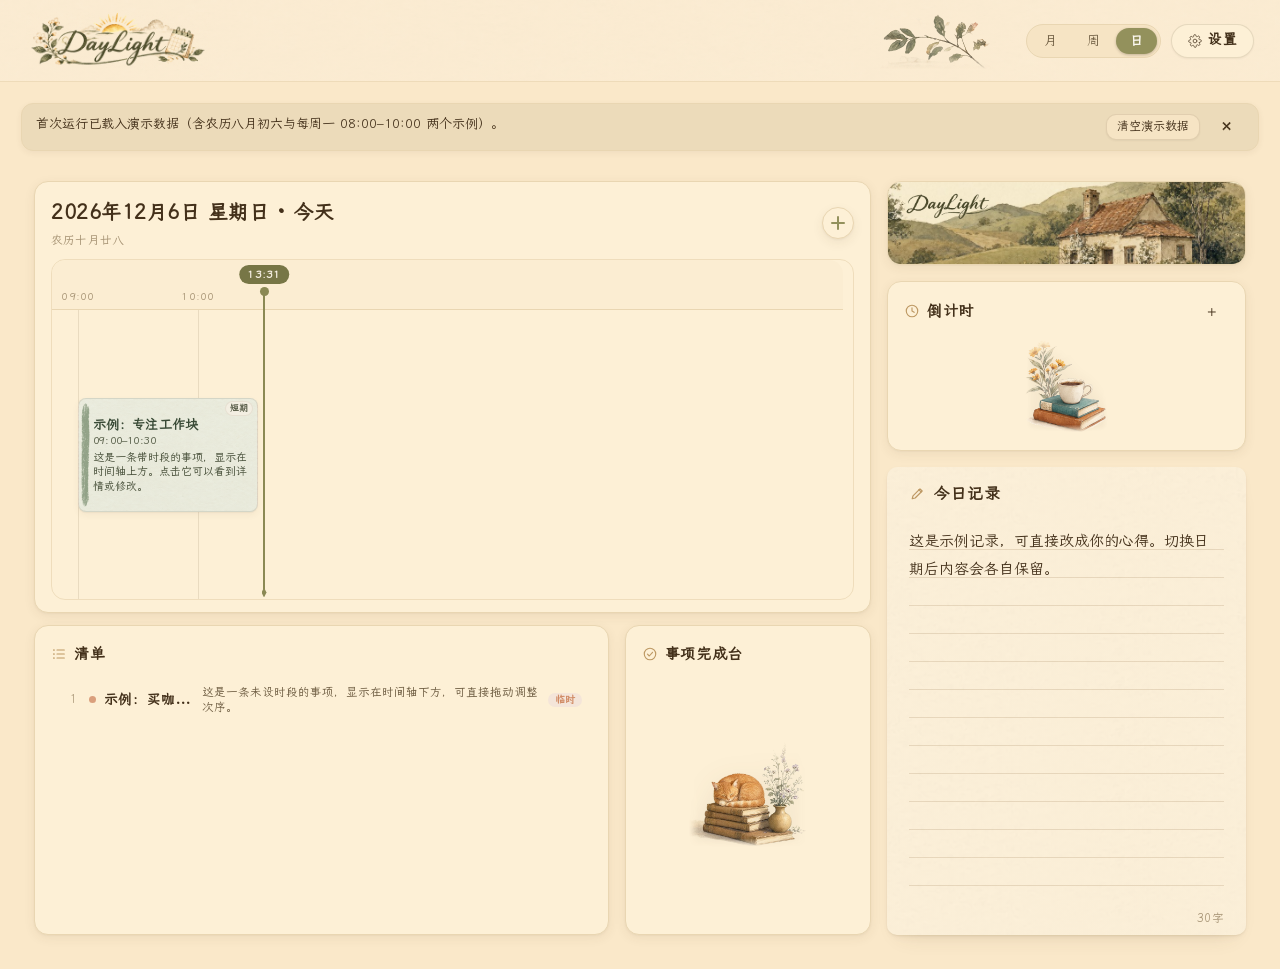
==== index.html @ ba6bc4b9 "第五十一轮：倒计时/计划可标记完成 + 计划拖动排序 + 提醒同步只跟随已保存文档（F-108/F-109）" ====
<!doctype html>
<html lang="zh-CN">
<head>
<meta charset="utf-8">
<meta name="viewport" content="width=device-width, initial-scale=1, viewport-fit=cover">
<title>DayLight</title>
<link rel="icon" type="image/png" sizes="32x32" href="[data-uri]">
<link rel="icon" type="image/png" sizes="192x192" href="assets/icons/icon-192.png?v=20261118184621Z">
<link rel="icon" type="image/png" sizes="512x512" href="assets/icons/icon-512.png?v=20261118184621Z">
<link rel="manifest" href="manifest.webmanifest?v=20261118184621Z">
<link rel="apple-touch-icon" sizes="180x180" href="assets/icons/icon-180.png?v=20261118184621Z">
<meta name="apple-mobile-web-app-title" content="DayLight">
<meta name="theme-color" content="#FCECCE" media="(prefers-color-scheme: light)">
<meta name="theme-color" content="#1C1712" media="(prefers-color-scheme: dark)">
<link rel="stylesheet" href="assets/fonts/lxgwwenkai/lxgwwenkai-regular.css?v=20261118184621Z">
<!-- 字体许可：霞鹜文楷（LXGW WenKai）© LXGW、Rouge Script © Typesenses，
     均为 SIL Open Font License 1.1；全文见 assets/fonts/lxgwwenkai/OFL.txt
     与 assets/fonts/rouge-script-OFL.txt。 -->
<link rel="stylesheet" href="styles/app.css?v=20261118184621Z">
<link rel="stylesheet" href="styles/views.css?v=20261118184621Z">
<link rel="stylesheet" href="styles/week.css?v=20261118184621Z">
<link rel="stylesheet" href="styles/month.css?v=20261118184621Z">
<link rel="stylesheet" href="styles/vintage.css?v=20261118184621Z">
</head>
<body>
<div id="app">
  <header class="app-header">
    <div class="header-left">
      <!-- 2026-11-01（用户口径）：字标去掉外围纸底、文字加深，深色顶栏另用奶油墨线版，
           避免暗色下露出一块奶油色矩形；两张图同尺寸，切换主题不跳动。 -->
      <!-- 2026-11-13（用户口径）：点击左上角字标进入使用教程（按设备自动分流电脑/手机版）。 -->
      <button id="btn-brand-tutorial" class="brand-link" type="button"
              title="打开使用教程" aria-label="打开使用教程">
        <img class="brand-mark brand-mark-light" src="assets/illustrations/brand-wordmark.png?v=20261118184621Z"
             alt="DayLight" width="400" height="126" draggable="false">
        <img class="brand-mark brand-mark-dark" src="assets/illustrations/brand-wordmark-dark.png?v=20261118184621Z"
             alt="" width="400" height="126" draggable="false" aria-hidden="true">
      </button>
      <span class="header-branch" aria-hidden="true"></span>
    </div>
    <div class="header-right">
      <button id="btn-cloud-save" class="btn btn-plate btn-cloud-save" type="button" aria-label="保存到云端">保存</button>
      <div id="view-switch" class="view-switch" role="tablist" aria-label="视图模式">
        <button id="btn-view-year" class="view-switch-btn view-switch-year" type="button" role="tab"
                data-view="year" aria-pressed="false" title="年视图">年</button>
        <button id="btn-view-month" class="view-switch-btn" type="button" role="tab"
                data-view="month" aria-pressed="false" title="月视图（M）">月</button>
        <button id="btn-view-week" class="view-switch-btn" type="button" role="tab"
                data-view="week" aria-pressed="false" title="周视图（W）">周</button>
        <button id="btn-view-day" class="view-switch-btn is-active" type="button" role="tab"
                data-view="day" aria-pressed="true" title="日视图（D）">日</button>
      </div>
      <button id="btn-settings" class="btn btn-plate" type="button" aria-haspopup="dialog">设置</button>
    </div>
  </header>

  <!-- 警告条容器（存储降级 / 数据损坏 / 截断提示等） -->
  <div id="banners" class="banners" role="status" aria-live="polite"></div>

  <div class="app-body">
    <!-- 迭代 4（S26 / ADR-26）：左侧当月迷你月历已删除（#calendar-panel / #calendar / #calendar-foot） -->

    <!-- 主视图容器（月 / 周 / 日） -->
    <main class="panel-main" id="main-panel">
      <div id="view-month-root" class="view-root" data-view="month" hidden></div>
      <div id="view-week-root" class="view-root" data-view="week" hidden></div>

      <!-- 日视图（默认） -->
      <section id="day-panel" class="view-root panel-day" data-view="day">
        <!-- 迭代 10 批次 4（条8）：左右两栏 —— 左时间表、右记录栏（独立白底、与时间表等高相对静止） -->
        <div class="view-body" id="day-view-body">
          <div class="view-main">
            <!-- 时间轴区（按类别分行组，两侧空闲压缩为窄带）
                 2026-10-30：日期行收进时间轴卡片内部上方（用户口径） -->
            <section class="timeline-section" aria-label="时间轴">
              <div class="day-head">
                <div class="day-title-wrap">
                  <h1 id="day-title" class="day-title">—</h1>
                  <div id="day-sub" class="day-sub"></div>
                </div>
                <div class="head-actions">
                  <div class="date-nav" role="group" aria-label="日期导航">
                    <button id="btn-today" class="date-nav-btn is-current" type="button" title="回到今天（T）">今天</button>
                  </div>
                  <button id="btn-new-item" class="btn-add-round" type="button" title="新建事项（N）" aria-label="新建事项">+</button>
                </div>
              </div>
              <div class="timeline-scroll" id="timeline-scroll">
                <div class="timeline-inner" id="timeline-inner">
                  <div class="timeline-ruler" id="timeline-ruler"></div>
                  <div class="timeline-body" id="timeline-body">
                    <div class="timeline-track" id="timeline-track">
                      <div class="timeline-now" id="timeline-now" hidden>
                        <span class="timeline-now-label" id="timeline-now-label" aria-hidden="true"></span>
                      </div>
                    </div>
                  </div>
                </div>
              </div>
            </section>

            <!-- 五十一轮：下方一行 —— 左「清单」收窄，右「事项完成台」挪进空出的位置 -->
            <div class="lower-row">
              <!-- 无时段事项（时间表下方） -->
              <section class="untimed-section" aria-label="清单事项">
                <div class="section-head">
                  <h2 id="untimed-title">清单</h2>
                </div>
                <ul id="untimed-list" class="untimed-list"></ul>
                <p id="untimed-empty" class="empty-hint" hidden></p>
              </section>

              <section class="finish-dock" id="day-finish-dock" aria-label="事项完成台">
                <div class="section-head">
                  <h2>事项完成台</h2>
                  <span class="finish-dock-tools">
                    <span class="muted" id="finish-dock-count"></span>
                  </span>
                </div>
                <div class="finish-dock-body" id="finish-dock-body"></div>
              </section>
            </div>
          </div>

          <!-- 右侧栏：上「右栏图片」+「倒计时」（五十一轮）+ 下「今日记录」 -->
          <aside class="side-rail" id="day-rail" aria-label="右栏图片、倒计时与今日记录">
            <button class="rail-cover" id="day-rail-cover" type="button"
                    aria-label="更换今日图片" title="点击更换今日图片">
              <img class="rail-cover-img" alt="" hidden>
              <span class="rail-cover-brand" aria-hidden="true"></span>
              <span class="rail-cover-hint" aria-hidden="true">更换图片</span>
            </button>
            <section class="countdown-section" id="countdown-section" aria-label="倒计时">
              <div class="section-head">
                <h2>倒计时</h2>
                <span class="finish-dock-tools">
                  <button id="btn-new-countdown" class="btn btn-ghost btn-icon" type="button"
                          title="新建倒计时" aria-label="新建倒计时">+</button>
                </span>
              </div>
              <ul id="countdown-list" class="countdown-list"></ul>
              <div id="countdown-empty" class="cd-empty-art" aria-hidden="true" hidden></div>
            </section>

            <section class="notes-section" aria-label="今日记录">
              <div class="section-head">
                <h2>今日记录</h2>
                <span id="notes-status" class="muted"></span>
              </div>
              <textarea id="notes-input" class="notes-input" rows="4"
                aria-label="今日记录"></textarea>
              <div class="notes-foot">
                <span id="notes-count" class="notes-count">0字</span>
              </div>
            </section>
          </aside>
        </div>
      </section>
    </main>
  </div>
</div>

<!-- 弹窗容器 -->
<div id="modal-root"></div>

<!-- 实现（经典 script 顺序加载，file:// 直接打开即可运行）
     顺序即依赖顺序：core → data → views(纯几何) → store → ui → views(DOM) → app -->
<script src="src/core/datetime.js?v=20261118184621Z"></script>
<script src="src/core/id.js?v=20261118184621Z"></script>
<script src="src/core/palette.js?v=20261118184621Z"></script>
<script src="src/core/schema.js?v=20261118184621Z"></script>
<script src="src/core/doc-hash.js?v=20261118184621Z"></script>
<script src="src/core/lunar.js?v=20261118184621Z"></script>
<script src="src/data/holidays.js?v=20261118184621Z"></script>
<script src="src/core/order.js?v=20261118184621Z"></script>
<script src="src/core/recurrence.js?v=20261118184621Z"></script>
<script src="src/core/reminder.js?v=20261118184621Z"></script>
<script src="src/core/layout.js?v=20261118184621Z"></script>
<script src="src/core/calendar-grid.js?v=20261118184621Z"></script>
<script src="src/core/picker.js?v=20261118184621Z"></script>
<script src="src/core/seed.js?v=20261118184621Z"></script>
<script src="src/views/timeline.js?v=20261118184621Z"></script>
<script src="src/views/week-layout.js?v=20261118184621Z"></script>
<script src="src/core/storage-keys.js?v=20261118184621Z"></script>
<script src="src/core/cloud-doc.js?v=20261118184621Z"></script>
<script src="src/core/cloud-versions.js?v=20261118184621Z"></script>
<script src="src/core/cloud-record.js?v=20261118184621Z"></script>
<script src="src/core/scope-storage.js?v=20261118184621Z"></script>
<script src="src/store.js?v=20261118184621Z"></script>
<script src="src/net/supabase.js?v=20261118184621Z"></script>
<script src="src/net/session.js?v=20261118184621Z"></script>
<script src="src/net/push-config.js?v=20261118184621Z"></script>
<script src="src/net/push.js?v=20261118184621Z"></script>
<script src="src/net/reminders-cloud.js?v=20261118184621Z"></script>
<script src="src/cloud/client.js?v=20261118184621Z"></script>
<script src="src/cloud/auth.js?v=20261118184621Z"></script>
<script src="src/ui/modal.js?v=20261118184621Z"></script>
<script src="src/ui/notify.js?v=20261118184621Z"></script>
<script src="src/ui/account-dialogs.js?v=20261118184621Z"></script>
<script src="src/ui/cloud-panel.js?v=20261118184621Z"></script>
<script src="src/ui/overlay.js?v=20261118184621Z"></script>
<script src="src/ui/itemcard.js?v=20261118184621Z"></script>
<script src="src/ui/finishdock.js?v=20261118184621Z"></script>
<script src="src/ui/form.js?v=20261118184621Z"></script>
<script src="src/ui/countdown.js?v=20261118184621Z"></script>
<script src="src/ui/reminder-local.js?v=20261118184621Z"></script>
<script src="src/ui/notifications.js?v=20261118184621Z"></script>
<script src="src/ui/rail-cover.js?v=20261118184621Z"></script>
<script src="src/ui/blank-pan.js?v=20261118184621Z"></script>
<script src="src/ui/touch-reorder.js?v=20261118184621Z"></script>
<script src="src/views/month.js?v=20261118184621Z"></script>
<script src="src/views/week.js?v=20261118184621Z"></script>
<script src="src/views/day.js?v=20261118184621Z"></script>
<script src="src/views/settings.js?v=20261118184621Z"></script>
<script src="src/app.js?v=20261118184621Z"></script>
<script src="src/ui/pull-refresh.js?v=20261118184621Z"></script>
</body>
</html>
---- assets/fonts/lxgwwenkai/lxgwwenkai-regular.css ----
/* LXGW WenKai [4] */
@font-face {
  font-family: 'LXGW WenKai';
  font-style: normal;
  font-weight: 400;
  font-display: swap;
  src: url('./files/lxgwwenkai-regular-subset-4.woff2') format('woff2');
  unicode-range: U+1f1e9-1f1f5, U+1f1f7-1f1ff, U+1f21a, U+1f232, U+1f234-1f237, U+1f250-1f251, U+1f300, U+1f302-1f308, U+1f30a-1f311, U+1f315, U+1f319-1f320, U+1f324, U+1f327, U+1f32a, U+1f32c-1f32d, U+1f330-1f357, U+1f359-1f37e
}
/* LXGW WenKai [5] */
@font-face {
  font-family: 'LXGW WenKai';
  font-style: normal;
  font-weight: 400;
  font-display: swap;
  src: url('./files/lxgwwenkai-regular-subset-5.woff2') format('woff2');
  unicode-range: U+fee3, U+fef3, U+ff03-ff04, U+ff07, U+ff0a, U+ff17-ff19, U+ff1c-ff1d, U+ff20-ff3a, U+ff3c, U+ff3e-ff5b, U+ff5d, U+ff61-ff65, U+ff67-ff6a, U+ff6c, U+ff6f-ff78, U+ff7a-ff7d, U+ff80-ff84, U+ff86, U+ff89-ff8e, U+ff92, U+ff97-ff9b, U+ff9d-ff9f, U+ffe0-ffe4, U+ffe6, U+ffe9, U+ffeb, U+ffed, U+fffc, U+1f004, U+1f170-1f171, U+1f192-1f195, U+1f198-1f19a, U+1f1e6-1f1e8
}
/* LXGW WenKai [6] */
@font-face {
  font-family: 'LXGW WenKai';
  font-style: normal;
  font-weight: 400;
  font-display: swap;
  src: url('./files/lxgwwenkai-regular-subset-6.woff2') format('woff2');
  unicode-range: U+f0a7, U+f0b2, U+f0b7, U+f0c9, U+f0d8, U+f0da, U+f0dc-f0dd, U+f0e0, U+f0e6, U+f0eb, U+f0fc, U+f101, U+f104-f105, U+f107, U+f10b, U+f11b, U+f14b, U+f18a, U+f193, U+f1d6-f1d7, U+f244, U+f27a, U+f296, U+f2ae, U+f471, U+f4b3, U+f610-f611, U+f880-f881, U+f8ec, U+f8f5, U+f8ff, U+f901, U+f90a, U+f92c-f92d, U+f934, U+f937, U+f941, U+f965, U+f967, U+f969, U+f96b, U+f96f, U+f974, U+f978-f979, U+f97e, U+f981, U+f98a, U+f98e, U+f997, U+f99c, U+f9b2, U+f9b5, U+f9ba, U+f9be, U+f9ca, U+f9d0-f9d1, U+f9dd, U+f9e0-f9e1, U+f9e4, U+f9f7, U+fa00-fa01, U+fa08, U+fa0a, U+fa11, U+fb01-fb02, U+fdfc, U+fe0e, U+fe30-fe31, U+fe33-fe44, U+fe49-fe52, U+fe54-fe57, U+fe59-fe66, U+fe68-fe6b, U+fe8e, U+fe92-fe93, U+feae, U+feb8, U+fecb-fecc, U+fee0
}
/* LXGW WenKai [21] */
@font-face {
  font-family: 'LXGW WenKai';
  font-style: normal;
  font-weight: 400;
  font-display: swap;
  src: url('./files/lxgwwenkai-regular-subset-21.woff2') format('woff2');
  unicode-range: U+9f3d-9f3e, U+9f41, U+9f4a-9f4b, U+9f51-9f52, U+9f61-9f63, U+9f66-9f67, U+9f80-9f81, U+9f83, U+9f85-9f8d, U+9f90-9f91, U+9f94-9f96, U+9f98, U+9f9b-9f9c, U+9f9e, U+9fa0, U+9fa2, U+9ff4, U+a001, U+a007, U+a025, U+a046-a047, U+a057, U+a072, U+a078-a079, U+a083, U+a085, U+a100, U+a118, U+a132, U+a134, U+a1f4, U+a242, U+a4a6, U+a4aa, U+a4b0-a4b1, U+a4b3, U+a9c1-a9c2, U+ac00-ac01, U+ac04, U+ac08, U+ac10-ac11, U+ac13-ac16, U+ac19, U+ac1c-ac1d, U+ac24, U+ac70-ac71, U+ac74, U+ac77-ac78, U+ac80-ac81, U+ac83, U+ac8c, U+ac90, U+ac9f-aca0, U+aca8-aca9, U+acac, U+acb0, U+acbd, U+acc1, U+acc4, U+ace0-ace1, U+ace4, U+ace8, U+acf3, U+acf5, U+acfc-acfd, U+ad00, U+ad0c, U+ad11, U+ad1c, U+ad34, U+ad50, U+ad64, U+ad6c, U+ad70, U+ad74, U+ad7f, U+ad81, U+ad8c, U+adc0, U+adc8, U+addc, U+ade0, U+adf8-adf9, U+adfc, U+ae00, U+ae08-ae09, U+ae0b, U+ae30, U+ae34, U+ae38, U+ae40, U+ae4a, U+ae4c, U+ae54, U+ae68, U+aebc, U+aed8, U+af2c-af2d, U+af34
}
/* LXGW WenKai [22] */
@font-face {
  font-family: 'LXGW WenKai';
  font-style: normal;
  font-weight: 400;
  font-display: swap;
  src: url('./files/lxgwwenkai-regular-subset-22.woff2') format('woff2');
  unicode-range: U+9dfa, U+9e0a, U+9e11, U+9e1a, U+9e1e, U+9e20, U+9e22, U+9e28-9e2c, U+9e2e-9e33, U+9e35-9e3b, U+9e3e, U+9e40-9e44, U+9e46-9e4e, U+9e51, U+9e53, U+9e55-9e58, U+9e5a-9e5c, U+9e5e-9e63, U+9e66-9e6e, U+9e71, U+9e73, U+9e75, U+9e78-9e79, U+9e7c-9e7e, U+9e82, U+9e86-9e88, U+9e8b-9e8c, U+9e90-9e91, U+9e93, U+9e95, U+9e97, U+9e9d, U+9ea4-9ea5, U+9ea9-9eaa, U+9eb4-9eb5, U+9eb8-9eba, U+9ebc-9ebf, U+9ec3, U+9ec9, U+9ecd, U+9ed0, U+9ed2-9ed3, U+9ed5-9ed6, U+9ed9, U+9edc-9edd, U+9edf-9ee0, U+9ee2, U+9ee5, U+9ee7-9eea, U+9eef, U+9ef1, U+9ef3-9ef4, U+9ef6, U+9ef9, U+9efb-9efc, U+9efe, U+9f0b, U+9f0d, U+9f10, U+9f14, U+9f17, U+9f19, U+9f22, U+9f29, U+9f2c, U+9f2f, U+9f31, U+9f37, U+9f39
}
/* LXGW WenKai [23] */
@font-face {
  font-family: 'LXGW WenKai';
  font-style: normal;
  font-weight: 400;
  font-display: swap;
  src: url('./files/lxgwwenkai-regular-subset-23.woff2') format('woff2');
  unicode-range: U+9c3b, U+9c40, U+9c47-9c49, U+9c53, U+9c57, U+9c64, U+9c72, U+9c77-9c78, U+9c7b, U+9c7f-9c80, U+9c82-9c83, U+9c85-9c8c, U+9c8e-9c92, U+9c94-9c9b, U+9c9e-9ca3, U+9ca5-9ca7, U+9ca9, U+9cab, U+9cad-9cae, U+9cb1-9cb7, U+9cb9-9cbd, U+9cbf-9cc0, U+9cc3, U+9cc5-9cc7, U+9cc9-9cd1, U+9cd3-9cda, U+9cdc-9cdd, U+9cdf, U+9ce1-9ce3, U+9ce5, U+9ce9, U+9cee-9cef, U+9cf3-9cf4, U+9cf6, U+9cfc-9cfd, U+9d02, U+9d08-9d09, U+9d12, U+9d1b, U+9d1e, U+9d26, U+9d28, U+9d37, U+9d3b, U+9d3f, U+9d51, U+9d59, U+9d5c-9d5d, U+9d5f-9d61, U+9d6c, U+9d70, U+9d72, U+9d7a, U+9d7e, U+9d84, U+9d89, U+9d8f, U+9d92, U+9daf, U+9db4, U+9db8, U+9dbc, U+9dc4, U+9dc7, U+9dc9, U+9dd7, U+9ddf, U+9df2, U+9df9
}
/* LXGW WenKai [24] */
@font-face {
  font-family: 'LXGW WenKai';
  font-style: normal;
  font-weight: 400;
  font-display: swap;
  src: url('./files/lxgwwenkai-regular-subset-24.woff2') format('woff2');
  unicode-range: U+9a5f, U+9a62, U+9a65, U+9a69, U+9a6b, U+9a6e, U+9a75, U+9a77-9a7a, U+9a7d, U+9a80, U+9a83, U+9a85, U+9a87-9a8a, U+9a8d-9a8e, U+9a90, U+9a92-9a93, U+9a95-9a96, U+9a98-9a99, U+9a9b-9aa2, U+9aa5, U+9aa7, U+9aaf-9ab1, U+9ab5-9ab6, U+9ab9-9aba, U+9abc, U+9ac0-9ac4, U+9ac8, U+9acb-9acc, U+9ace-9acf, U+9ad1-9ad2, U+9ad9, U+9adf, U+9ae1, U+9ae3, U+9aea-9aeb, U+9aed-9aef, U+9af4, U+9af9, U+9afb, U+9b03-9b04, U+9b06, U+9b08, U+9b0d, U+9b0f-9b10, U+9b13, U+9b18, U+9b1a, U+9b1f, U+9b22-9b23, U+9b25, U+9b27-9b28, U+9b2a, U+9b2f, U+9b31-9b32, U+9b3b, U+9b43, U+9b46-9b49, U+9b4d-9b4e, U+9b51, U+9b56, U+9b58, U+9b5a, U+9b5c, U+9b5f, U+9b61-9b62, U+9b6f, U+9b77, U+9b80, U+9b88, U+9b8b, U+9b8e, U+9b91, U+9b9f-9ba0, U+9ba8, U+9baa-9bab, U+9bad-9bae, U+9bb0-9bb1, U+9bb8, U+9bc9-9bca, U+9bd3, U+9bd6, U+9bdb, U+9be8, U+9bf0-9bf1, U+9c02, U+9c10, U+9c15, U+9c24, U+9c2d, U+9c32, U+9c39
}
/* LXGW WenKai [25] */
@font-face {
  font-family: 'LXGW WenKai';
  font-style: normal;
  font-weight: 400;
  font-display: swap;
  src: url('./files/lxgwwenkai-regular-subset-25.woff2') format('woff2');
  unicode-range: U+98c8, U+98cf-98d6, U+98da-98db, U+98dd, U+98e1-98e2, U+98e7-98ea, U+98ec, U+98ee-98ef, U+98f2, U+98f4, U+98fc-98fe, U+9903, U+9905, U+9908, U+990a, U+990c-990d, U+9913-9914, U+9918, U+991a-991b, U+991e, U+9921, U+9928, U+992c, U+992e, U+9935, U+9938-9939, U+993d-993e, U+9945, U+994b-994c, U+9951-9952, U+9954-9955, U+9957, U+995e, U+9963, U+9966-9969, U+996b-996c, U+996f, U+9974-9975, U+9977-9979, U+997d-997e, U+9980-9981, U+9983-9984, U+9987, U+998a-998b, U+998d-9991, U+9993-9995, U+9997-9998, U+99a5, U+99ab-99ae, U+99b1, U+99b3-99b4, U+99bc, U+99bf, U+99c1, U+99c3-99c6, U+99cc, U+99d0, U+99d2, U+99d5, U+99db, U+99dd, U+99e1, U+99ed, U+99f1, U+99ff, U+9a01, U+9a03-9a04, U+9a0e-9a0f, U+9a11-9a13, U+9a19, U+9a1b, U+9a28, U+9a2b, U+9a30, U+9a32, U+9a37, U+9a40, U+9a45, U+9a4a, U+9a4d-9a4e, U+9a52, U+9a55, U+9a57, U+9a5a-9a5b
}
/* LXGW WenKai [26] */
@font-face {
  font-family: 'LXGW WenKai';
  font-style: normal;
  font-weight: 400;
  font-display: swap;
  src: url('./files/lxgwwenkai-regular-subset-26.woff2') format('woff2');
  unicode-range: U+972a, U+972d, U+9730, U+973d, U+9742, U+9744, U+9748-9749, U+9750-9751, U+975a-975c, U+9763, U+9765-9766, U+976c-976d, U+9773, U+9776, U+977a, U+977c, U+9784-9785, U+978e-978f, U+9791-9792, U+9794-9795, U+9798, U+979a, U+979e, U+97a3, U+97a5-97a6, U+97a8, U+97ab-97ac, U+97ae-97af, U+97b2, U+97b4, U+97c6, U+97cb-97cc, U+97d3, U+97d8, U+97dc, U+97e1, U+97ea-97eb, U+97ee, U+97fb, U+97fe-97ff, U+9801-9803, U+9805-9806, U+9808, U+980c, U+9810-9814, U+9817-9818, U+981e, U+9820-9821, U+9824, U+9828, U+982b-982d, U+9830, U+9834, U+9838-9839, U+983c, U+9846, U+984d-984f, U+9851-9852, U+9854-9855, U+9857-9858, U+985a-985b, U+9862-9863, U+9865, U+9867, U+986b, U+986f-9871, U+9877-9878, U+987c, U+9880, U+9883, U+9885, U+9889, U+988b-988f, U+9893-9895, U+9899-989b, U+989e-989f, U+98a1-98a2, U+98a5-98a7, U+98a9, U+98af, U+98b1, U+98b6, U+98ba, U+98be, U+98c3-98c4, U+98c6-98c7
}
/* LXGW WenKai [27] */
@font-face {
  font-family: 'LXGW WenKai';
  font-style: normal;
  font-weight: 400;
  font-display: swap;
  src: url('./files/lxgwwenkai-regular-subset-27.woff2') format('woff2');
  unicode-range: U+95b9-95ca, U+95cc-95cd, U+95d4-95d6, U+95d8, U+95e1-95e2, U+95e9, U+95f0-95f1, U+95f3, U+95f6, U+95fc, U+95fe-95ff, U+9602-9604, U+9606-960d, U+960f, U+9611-9613, U+9615-9617, U+9619-961b, U+961d, U+9621, U+9628, U+962f, U+963c-963e, U+9641-9642, U+9649, U+9654, U+965b-965f, U+9661, U+9663, U+9665, U+9667-9668, U+966c, U+9670, U+9672-9674, U+9678, U+967a, U+967d, U+9682, U+9685, U+9688, U+968a, U+968d-968e, U+9695, U+9697-9698, U+969e, U+96a0, U+96a3-96a4, U+96a8, U+96aa, U+96b0-96b1, U+96b3-96b4, U+96b7-96b9, U+96bb-96bd, U+96c9, U+96cb, U+96ce, U+96d1-96d2, U+96d6, U+96d9, U+96db-96dc, U+96de, U+96e0, U+96e3, U+96e9, U+96eb, U+96f0-96f2, U+96f9, U+96ff, U+9701-9702, U+9705, U+9708, U+970a, U+970e-970f, U+9711, U+9719, U+9727
}
/* LXGW WenKai [28] */
@font-face {
  font-family: 'LXGW WenKai';
  font-style: normal;
  font-weight: 400;
  font-display: swap;
  src: url('./files/lxgwwenkai-regular-subset-28.woff2') format('woff2');
  unicode-range: U+94e7-94ec, U+94ee-94f1, U+94f3, U+94f5, U+94f7, U+94f9, U+94fb-94fd, U+94ff, U+9503-9504, U+9506-9507, U+9509-950a, U+950d-950f, U+9511-9518, U+951a-9520, U+9522, U+9528-952d, U+9530-953a, U+953c-953f, U+9543-9546, U+9548-9550, U+9552-9555, U+9557-955b, U+955d-9568, U+956a-956d, U+9570-9574, U+9583, U+9586, U+9589, U+958e-958f, U+9591-9592, U+9594, U+9598-9599, U+959e-95a0, U+95a2-95a6, U+95a8-95b2, U+95b4, U+95b8
}
/* LXGW WenKai [29] */
@font-face {
  font-family: 'LXGW WenKai';
  font-style: normal;
  font-weight: 400;
  font-display: swap;
  src: url('./files/lxgwwenkai-regular-subset-29.woff2') format('woff2');
  unicode-range: U+9410-941a, U+941c-942b, U+942d-942e, U+9432-9433, U+9435, U+9438, U+943a, U+943e, U+9444, U+944a, U+9451-9452, U+945a, U+9462-9463, U+9465, U+9470-9487, U+948a-9492, U+9494-9498, U+949a, U+949c-949d, U+94a1, U+94a3-94a4, U+94a8, U+94aa-94ad, U+94af, U+94b2, U+94b4-94ba, U+94bc-94c0, U+94c4, U+94c6-94db, U+94de-94e6
}
/* LXGW WenKai [30] */
@font-face {
  font-family: 'LXGW WenKai';
  font-style: normal;
  font-weight: 400;
  font-display: swap;
  src: url('./files/lxgwwenkai-regular-subset-30.woff2') format('woff2');
  unicode-range: U+92b7, U+92b9, U+92c1, U+92c5-92c6, U+92c8, U+92cc, U+92d0, U+92d2, U+92e4, U+92ea, U+92ec-92ed, U+92f0, U+92f3, U+92f8, U+92fc, U+9304, U+9306, U+9310, U+9312, U+9315, U+9318, U+931a, U+931e, U+9320-9322, U+9324, U+9326-9329, U+932b-932c, U+932f, U+9331-9332, U+9335-9336, U+933e, U+9340-9341, U+934a-9360, U+9362-9363, U+9365-936b, U+936e, U+9375, U+937e, U+9382, U+938a, U+938c, U+938f, U+9393-9394, U+9396-9397, U+939a, U+93a2, U+93a7, U+93ac-93cd, U+93d0-93d1, U+93d6-93d8, U+93de-93df, U+93e1-93e2, U+93e4, U+93f8, U+93fb, U+93fd, U+940e-940f
}
/* LXGW WenKai [31] */
@font-face {
  font-family: 'LXGW WenKai';
  font-style: normal;
  font-weight: 400;
  font-display: swap;
  src: url('./files/lxgwwenkai-regular-subset-31.woff2') format('woff2');
  unicode-range: U+914c, U+914e-9150, U+9154, U+9157, U+915a, U+915d-915e, U+9161-9164, U+9169, U+9170, U+9172, U+9174, U+9179-917a, U+917d-917e, U+9182-9183, U+9185, U+918c-918d, U+9190-9191, U+919a, U+919c, U+91a1-91a4, U+91a8, U+91aa-91af, U+91b4-91b5, U+91b8, U+91ba, U+91be, U+91c0-91c1, U+91c6, U+91c8, U+91cb, U+91d0, U+91d2, U+91d7-91d8, U+91dd, U+91e3, U+91e6-91e7, U+91ed, U+91f0, U+91f5, U+91f9, U+9200, U+9205, U+9207-920a, U+920d-920e, U+9210, U+9214-9215, U+921c, U+921e, U+9221, U+9223-9227, U+9229-922a, U+922d, U+9234-9235, U+9237, U+9239-923a, U+923c-9240, U+9244-9246, U+9249, U+924e-924f, U+9251, U+9253, U+9257, U+925b, U+925e, U+9262, U+9264-9266, U+9268, U+926c, U+926f, U+9271, U+927b, U+927e, U+9280, U+9283, U+9285-928a, U+928e, U+9291, U+9293, U+9296, U+9298, U+929c-929d, U+92a8, U+92ab-92ae, U+92b3, U+92b6
}
/* LXGW WenKai [32] */
@font-face {
  font-family: 'LXGW WenKai';
  font-style: normal;
  font-weight: 400;
  font-display: swap;
  src: url('./files/lxgwwenkai-regular-subset-32.woff2') format('woff2');
  unicode-range: U+8fe2-8fe5, U+8fe8-8fe9, U+8fee, U+8ff3-8ff4, U+8ff8, U+8ffa, U+9004, U+900b, U+9011, U+9015-9016, U+901e, U+9021, U+9026, U+902d, U+902f, U+9031, U+9035-9036, U+9039-903a, U+9041, U+9044-9046, U+904a, U+904f-9052, U+9054-9055, U+9058-9059, U+905b-905e, U+9060-9062, U+9068-9069, U+906f, U+9072, U+9074, U+9076-907a, U+907c-907d, U+9081, U+9083, U+9085, U+9087-908b, U+908f, U+9095, U+9097, U+9099-909b, U+909d, U+90a0-90a1, U+90a8-90a9, U+90ac, U+90b0, U+90b2-90b4, U+90b6, U+90b8, U+90ba, U+90bd-90be, U+90c3-90c5, U+90c7-90c8, U+90cf-90d0, U+90d3, U+90d5, U+90d7, U+90da-90dc, U+90de, U+90e2, U+90e4, U+90e6-90e7, U+90ea-90eb, U+90ef, U+90f4-90f5, U+90f7, U+90fe-9100, U+9104, U+9109, U+910c, U+9112, U+9114-9115, U+9118, U+911c, U+911e, U+9120, U+9122-9123, U+9127, U+912d, U+912f-9132, U+9139-913a, U+9143, U+9146, U+9149-914a
}
/* LXGW WenKai [33] */
@font-face {
  font-family: 'LXGW WenKai';
  font-style: normal;
  font-weight: 400;
  font-display: swap;
  src: url('./files/lxgwwenkai-regular-subset-33.woff2') format('woff2');
  unicode-range: U+8e2d-8e31, U+8e34-8e35, U+8e39-8e3a, U+8e3d, U+8e40-8e42, U+8e47, U+8e49-8e4b, U+8e50-8e53, U+8e59-8e5a, U+8e5f-8e60, U+8e64, U+8e69, U+8e6c, U+8e70, U+8e74, U+8e76, U+8e7a-8e7c, U+8e7f, U+8e84-8e85, U+8e87, U+8e89, U+8e8b, U+8e8d, U+8e8f-8e90, U+8e94, U+8e99, U+8e9c, U+8e9e, U+8eaa, U+8eac, U+8eb0, U+8eb6, U+8ec0, U+8ec6, U+8eca-8ece, U+8ed2, U+8eda, U+8edf, U+8ee2, U+8eeb, U+8ef8, U+8efb-8efe, U+8f03, U+8f09, U+8f0b, U+8f12-8f15, U+8f1b, U+8f1d, U+8f1f, U+8f29-8f2a, U+8f2f, U+8f36, U+8f38, U+8f3b, U+8f3e-8f3f, U+8f44-8f45, U+8f49, U+8f4d-8f4e, U+8f5f, U+8f6b, U+8f6d, U+8f71-8f73, U+8f75-8f76, U+8f78-8f7a, U+8f7c, U+8f7e, U+8f81-8f82, U+8f84, U+8f87, U+8f8a-8f8b, U+8f8d-8f8f, U+8f94-8f95, U+8f97-8f9a, U+8fa6, U+8fad-8faf, U+8fb2, U+8fb5-8fb7, U+8fba-8fbc, U+8fbf, U+8fc2, U+8fcb, U+8fcd, U+8fd3, U+8fd5, U+8fd7, U+8fda
}
/* LXGW WenKai [34] */
@font-face {
  font-family: 'LXGW WenKai';
  font-style: normal;
  font-weight: 400;
  font-display: swap;
  src: url('./files/lxgwwenkai-regular-subset-34.woff2') format('woff2');
  unicode-range: U+8caf-8cb0, U+8cb3-8cb4, U+8cb6-8cb9, U+8cbb-8cbd, U+8cbf-8cc4, U+8cc7-8cc8, U+8cca, U+8ccd, U+8cd1, U+8cd3, U+8cdb-8cdc, U+8cde, U+8ce0, U+8ce2-8ce4, U+8ce6-8ce8, U+8cea, U+8ced, U+8cf4, U+8cf8, U+8cfa, U+8cfc-8cfd, U+8d04-8d05, U+8d07-8d08, U+8d0a, U+8d0d, U+8d0f, U+8d13-8d14, U+8d16, U+8d1b, U+8d20, U+8d2e, U+8d30, U+8d32-8d33, U+8d36, U+8d3b, U+8d3d, U+8d40, U+8d42-8d43, U+8d45-8d46, U+8d48-8d4a, U+8d4d, U+8d51, U+8d53, U+8d55, U+8d59, U+8d5c-8d5d, U+8d5f, U+8d61, U+8d66-8d67, U+8d6a, U+8d6d, U+8d71, U+8d73, U+8d84, U+8d90-8d91, U+8d94-8d95, U+8d99, U+8da8, U+8daf, U+8db1, U+8db5, U+8db8, U+8dba, U+8dbc, U+8dbf, U+8dc2, U+8dc4, U+8dc6, U+8dcb, U+8dce-8dcf, U+8dd6-8dd7, U+8dda-8ddb, U+8dde, U+8de1, U+8de3-8de4, U+8de9, U+8deb-8dec, U+8df0-8df1, U+8df6-8dfd, U+8e05, U+8e07, U+8e09-8e0a, U+8e0c, U+8e0e, U+8e10, U+8e14, U+8e1d-8e1f, U+8e23, U+8e26, U+8e2b-8e2c
}
/* LXGW WenKai [35] */
@font-face {
  font-family: 'LXGW WenKai';
  font-style: normal;
  font-weight: 400;
  font-display: swap;
  src: url('./files/lxgwwenkai-regular-subset-35.woff2') format('woff2');
  unicode-range: U+8b5e, U+8b60, U+8b6c, U+8b6f-8b70, U+8b72, U+8b74, U+8b77, U+8b7d, U+8b80, U+8b83, U+8b8a, U+8b8c, U+8b90, U+8b93, U+8b99-8b9a, U+8ba0, U+8ba3, U+8ba5-8ba7, U+8baa-8bac, U+8bb3-8bb5, U+8bb7, U+8bb9, U+8bc2-8bc3, U+8bc5, U+8bcb-8bcc, U+8bce-8bd0, U+8bd2-8bd4, U+8bd6, U+8bd8-8bd9, U+8bdc, U+8bdf, U+8be3-8be4, U+8be7-8be9, U+8beb-8bec, U+8bee, U+8bf0, U+8bf2-8bf3, U+8bf6, U+8bf9, U+8bfc-8bfd, U+8bff-8c00, U+8c02, U+8c04, U+8c06-8c07, U+8c0c, U+8c0f, U+8c11-8c12, U+8c14-8c1b, U+8c1d-8c21, U+8c24-8c25, U+8c27, U+8c2a-8c2c, U+8c2e-8c30, U+8c32-8c36, U+8c3f, U+8c47-8c4c, U+8c4e-8c50, U+8c54-8c56, U+8c62, U+8c68, U+8c6c, U+8c73, U+8c78, U+8c7a, U+8c82, U+8c85, U+8c89-8c8a, U+8c8d-8c8e, U+8c90, U+8c93-8c94, U+8c98, U+8c9d-8c9e, U+8ca0-8ca2, U+8ca7-8cac
}
/* LXGW WenKai [36] */
@font-face {
  font-family: 'LXGW WenKai';
  font-style: normal;
  font-weight: 400;
  font-display: swap;
  src: url('./files/lxgwwenkai-regular-subset-36.woff2') format('woff2');
  unicode-range: U+8a02-8a03, U+8a07-8a0a, U+8a0e-8a0f, U+8a13, U+8a15-8a18, U+8a1a-8a1b, U+8a1d, U+8a1f, U+8a22-8a23, U+8a25, U+8a2b, U+8a2d, U+8a31, U+8a33-8a34, U+8a36-8a38, U+8a3a, U+8a3c, U+8a3e, U+8a40-8a41, U+8a46, U+8a48, U+8a50, U+8a52, U+8a54-8a55, U+8a58, U+8a5b, U+8a5d-8a63, U+8a66, U+8a69-8a6b, U+8a6d-8a6e, U+8a70, U+8a72-8a73, U+8a7a, U+8a85, U+8a87, U+8a8a, U+8a8c-8a8d, U+8a90-8a92, U+8a95, U+8a98, U+8aa0-8aa1, U+8aa3-8aa6, U+8aa8-8aa9, U+8aac-8aae, U+8ab0, U+8ab2, U+8ab8-8ab9, U+8abc, U+8abe-8abf, U+8ac7, U+8acf, U+8ad2, U+8ad6-8ad7, U+8adb-8adc, U+8adf, U+8ae1, U+8ae6-8ae8, U+8aeb, U+8aed-8aee, U+8af1, U+8af3-8af4, U+8af7-8af8, U+8afa, U+8afe, U+8b00-8b02, U+8b07, U+8b0a, U+8b0c, U+8b0e, U+8b10, U+8b17, U+8b19, U+8b1b, U+8b1d, U+8b20-8b21, U+8b26, U+8b28, U+8b2c, U+8b33, U+8b39, U+8b3e-8b3f, U+8b41, U+8b45, U+8b49, U+8b4c, U+8b4f, U+8b57-8b58, U+8b5a, U+8b5c
}
/* LXGW WenKai [37] */
@font-face {
  font-family: 'LXGW WenKai';
  font-style: normal;
  font-weight: 400;
  font-display: swap;
  src: url('./files/lxgwwenkai-regular-subset-37.woff2') format('woff2');
  unicode-range: U+8869-886a, U+886e-886f, U+8872, U+8879, U+887d-887f, U+8882, U+8884-8886, U+8888, U+888f, U+8892-8893, U+889b, U+88a2, U+88a4, U+88a6, U+88a8, U+88aa, U+88ae, U+88b1, U+88b4, U+88b7, U+88bc, U+88c0, U+88c6-88c9, U+88ce-88cf, U+88d1-88d3, U+88d8, U+88db-88dd, U+88df, U+88e1-88e3, U+88e5, U+88e8, U+88ec, U+88f0-88f1, U+88f3-88f4, U+88fc-88fe, U+8900, U+8902, U+8906-8907, U+8909-890c, U+8912-8915, U+8918-891b, U+8921, U+8925, U+892b, U+8930, U+8932, U+8934, U+8936, U+893b, U+893d, U+8941, U+894c, U+8955-8956, U+8959, U+895c, U+895e-8960, U+8966, U+896a, U+896c, U+896f-8970, U+8972, U+897b, U+897e, U+8980, U+8983, U+8985, U+8987-8988, U+898c, U+898f, U+8993, U+8997, U+899a, U+89a1, U+89a7, U+89a9-89aa, U+89b2-89b3, U+89b7, U+89c0, U+89c7, U+89ca-89cc, U+89ce-89d1, U+89d6, U+89da, U+89dc, U+89de, U+89e5, U+89e7, U+89eb, U+89ef, U+89f1, U+89f3-89f4, U+89f8, U+89ff, U+8a01
}
/* LXGW WenKai [38] */
@font-face {
  font-family: 'LXGW WenKai';
  font-style: normal;
  font-weight: 400;
  font-display: swap;
  src: url('./files/lxgwwenkai-regular-subset-38.woff2') format('woff2');
  unicode-range: U+86e4, U+86e6, U+86e9, U+86ed, U+86ef-86f4, U+86f8-86f9, U+86fb, U+86fe, U+8703, U+8706-870a, U+870d, U+8711-8713, U+871a, U+871e, U+8722-8723, U+8725, U+8729, U+872e, U+8731, U+8734, U+8737, U+873a-873b, U+873e-8740, U+8742, U+8747-8748, U+8753, U+8755, U+8757-8758, U+875d, U+875f, U+8762-8766, U+8768, U+876e, U+8770, U+8772, U+8775, U+8778, U+877b-877e, U+8782, U+8785, U+8788, U+878b, U+8793, U+8797, U+879a, U+879e-87a0, U+87a2-87a3, U+87a8, U+87ab-87ad, U+87af, U+87b3, U+87b5, U+87bd, U+87c0, U+87c4, U+87c6, U+87ca-87cb, U+87d1-87d2, U+87db-87dc, U+87de, U+87e0, U+87e5, U+87ea, U+87ec, U+87ee, U+87f2-87f3, U+87fb, U+87fd-87fe, U+8802-8803, U+8805, U+880a-880b, U+880d, U+8813-8816, U+8819, U+881b, U+881f, U+8821, U+8823, U+8831-8832, U+8835-8836, U+8839, U+883b-883c, U+8844, U+8846, U+884a, U+884e, U+8852-8853, U+8855, U+8859, U+885b, U+885d-885e, U+8862, U+8864
}
/* LXGW WenKai [39] */
@font-face {
  font-family: 'LXGW WenKai';
  font-style: normal;
  font-weight: 400;
  font-display: swap;
  src: url('./files/lxgwwenkai-regular-subset-39.woff2') format('woff2');
  unicode-range: U+8532, U+8534-8535, U+8538-853a, U+853c, U+8543, U+8545, U+8548, U+854e, U+8553, U+8556-8557, U+8559, U+855e, U+8561, U+8564-8565, U+8568-856a, U+856d, U+856f-8570, U+8572, U+8576, U+8579-857b, U+8580, U+8585-8586, U+8588, U+858a, U+858f, U+8591, U+8594, U+8599, U+859c, U+85a2, U+85a4, U+85a6, U+85a8-85a9, U+85ab-85ac, U+85ae, U+85b7-85b9, U+85be, U+85c1, U+85c7, U+85cd, U+85d0, U+85d3, U+85d5, U+85dc-85dd, U+85df-85e0, U+85e5-85e6, U+85e8-85ea, U+85f4, U+85f9, U+85fe-85ff, U+8602, U+8605-8607, U+860a-860b, U+8616, U+8618, U+861a, U+8627, U+8629, U+862d, U+8638, U+863c, U+863f, U+864d, U+864f, U+8652-8655, U+865b-865c, U+865f, U+8662, U+8667, U+866c, U+866e, U+8671, U+8675, U+867a-867c, U+867f, U+868b, U+868d, U+8693, U+869c-869d, U+86a1, U+86a3-86a4, U+86a7-86a9, U+86ac, U+86af-86b1, U+86b4-86b6, U+86ba, U+86c0, U+86c4, U+86c6, U+86c9-86ca, U+86cd-86d1, U+86d4, U+86d8, U+86de-86df
}
/* LXGW WenKai [40] */
@font-face {
  font-family: 'LXGW WenKai';
  font-style: normal;
  font-weight: 400;
  font-display: swap;
  src: url('./files/lxgwwenkai-regular-subset-40.woff2') format('woff2');
  unicode-range: U+83b4, U+83b6, U+83b8, U+83ba, U+83bc-83bd, U+83bf-83c0, U+83c2, U+83c5, U+83c8-83c9, U+83cb, U+83d1, U+83d3-83d6, U+83d8, U+83db, U+83dd, U+83df, U+83e1, U+83e5, U+83ea-83eb, U+83f0, U+83f4, U+83f8-83f9, U+83fb, U+83fd, U+83ff, U+8401, U+8406, U+840a-840b, U+840f, U+8411, U+8418, U+841c, U+8420, U+8422-8424, U+8426, U+8429, U+842c, U+8438-8439, U+843b-843c, U+843f, U+8446-8447, U+8449, U+844e, U+8451-8452, U+8456, U+8459-845a, U+845c, U+8462, U+8466, U+846d, U+846f-8470, U+8473, U+8476-8478, U+847a, U+847d, U+8484-8485, U+8487, U+8489, U+848c, U+848e, U+8490, U+8493-8494, U+8497, U+849b, U+849e-849f, U+84a1, U+84a5, U+84a8, U+84af, U+84b4, U+84b9-84bf, U+84c1-84c2, U+84c5-84c7, U+84ca-84cb, U+84cd, U+84d0-84d1, U+84d3, U+84d6, U+84df-84e0, U+84e2-84e3, U+84e5-84e7, U+84ee, U+84f3, U+84f6, U+84fa, U+84fc, U+84ff-8500, U+850c, U+8511, U+8514-8515, U+8517-8518, U+851f, U+8523, U+8525-8526, U+8529, U+852b, U+852d
}
/* LXGW WenKai [41] */
@font-face {
  font-family: 'LXGW WenKai';
  font-style: normal;
  font-weight: 400;
  font-display: swap;
  src: url('./files/lxgwwenkai-regular-subset-41.woff2') format('woff2');
  unicode-range: U+82a9-82ab, U+82ae, U+82b0, U+82b2, U+82b4-82b6, U+82bc, U+82be, U+82c0-82c2, U+82c4-82c8, U+82ca-82cc, U+82ce, U+82d0, U+82d2-82d3, U+82d5-82d6, U+82d8-82d9, U+82dc-82de, U+82e0-82e4, U+82e7, U+82e9-82eb, U+82ed-82ee, U+82f3-82f4, U+82f7-82f8, U+82fa-8301, U+8306-8308, U+830c-830d, U+830f, U+8311, U+8313-8315, U+8318, U+831a-831b, U+831d, U+8324, U+8327, U+832a, U+832c-832d, U+832f, U+8331-8334, U+833a-833c, U+8340, U+8343-8345, U+8347-8348, U+834a, U+834c, U+834f, U+8351, U+8356, U+8358-835c, U+835e, U+8360, U+8364-8366, U+8368-836a, U+836c-836e, U+8373, U+8378, U+837b-837d, U+837f-8380, U+8382, U+8388, U+838a-838b, U+8392, U+8394, U+8396, U+8398-8399, U+839b-839c, U+83a0, U+83a2-83a3, U+83a8-83aa, U+83ae-83b0, U+83b3
}
/* LXGW WenKai [42] */
@font-face {
  font-family: 'LXGW WenKai';
  font-style: normal;
  font-weight: 400;
  font-display: swap;
  src: url('./files/lxgwwenkai-regular-subset-42.woff2') format('woff2');
  unicode-range: U+814d-814e, U+8151, U+8153, U+8158-815a, U+815e, U+8160, U+8166-8169, U+816b, U+816d, U+8171, U+8173-8174, U+8178, U+817c-817d, U+8182, U+8188, U+8191, U+8198-819b, U+81a0, U+81a3, U+81a5-81a6, U+81a9, U+81b6, U+81ba-81bb, U+81bd, U+81bf, U+81c1, U+81c3, U+81c6, U+81c9-81ca, U+81cc-81cd, U+81d1, U+81d3-81d4, U+81d8, U+81db-81dc, U+81de-81df, U+81e5, U+81e7-81e9, U+81eb-81ec, U+81ee-81ef, U+81f5, U+81f8, U+81fa, U+81fc, U+81fe, U+8200-8202, U+8204, U+8208-820a, U+820e-8210, U+8216-8218, U+821b-821c, U+8221-8224, U+8226-8228, U+822b, U+822d, U+822f, U+8232-8234, U+8237-8238, U+823a-823b, U+823e, U+8244, U+8249, U+824b, U+824f, U+8259-825a, U+825f, U+8266, U+8268, U+826e, U+8271, U+8276-8279, U+827d, U+827f, U+8283-8284, U+8288-828a, U+828d-8291, U+8293-8294, U+8296-8298, U+829f-82a1, U+82a3-82a4, U+82a7-82a8
}
/* LXGW WenKai [43] */
@font-face {
  font-family: 'LXGW WenKai';
  font-style: normal;
  font-weight: 400;
  font-display: swap;
  src: url('./files/lxgwwenkai-regular-subset-43.woff2') format('woff2');
  unicode-range: U+7ffa, U+7ffe, U+8004, U+8006, U+800b, U+800e, U+8011-8012, U+8014, U+8016, U+8018-8019, U+801c, U+801e, U+8026-802a, U+8031, U+8034-8035, U+8037, U+8043, U+804b, U+804d, U+8052, U+8056, U+8059, U+805e, U+8061, U+8068-8069, U+806e-8074, U+8076-8078, U+807c-8080, U+8082, U+8084-8085, U+8088, U+808f, U+8093, U+809c, U+809f, U+80ab, U+80ad-80ae, U+80b1, U+80b6-80b8, U+80bc-80bd, U+80c2, U+80c4, U+80ca, U+80cd, U+80d1, U+80d4, U+80d7, U+80d9-80db, U+80dd, U+80e0, U+80e4-80e5, U+80e7-80ed, U+80ef-80f1, U+80f3-80f4, U+80fc, U+8101, U+8104-8105, U+8107-8108, U+810c-810e, U+8112-8115, U+8117-8119, U+811b-811f, U+8121-8130, U+8132-8134, U+8137, U+8139, U+813f-8140, U+8142, U+8146, U+8148
}
/* LXGW WenKai [44] */
@font-face {
  font-family: 'LXGW WenKai';
  font-style: normal;
  font-weight: 400;
  font-display: swap;
  src: url('./files/lxgwwenkai-regular-subset-44.woff2') format('woff2');
  unicode-range: U+7ed7, U+7edb, U+7ee0-7ee2, U+7ee5-7ee6, U+7ee8, U+7eeb, U+7ef0-7ef2, U+7ef6, U+7efa-7efb, U+7efe, U+7f01-7f04, U+7f08, U+7f0a-7f12, U+7f17, U+7f19, U+7f1b-7f1c, U+7f1f, U+7f21-7f23, U+7f25-7f28, U+7f2a-7f33, U+7f35-7f37, U+7f3d, U+7f42, U+7f44-7f45, U+7f4c-7f4d, U+7f52, U+7f54, U+7f58-7f59, U+7f5d, U+7f5f-7f61, U+7f63, U+7f65, U+7f68, U+7f70-7f71, U+7f73-7f75, U+7f77, U+7f79, U+7f7d-7f7e, U+7f85-7f86, U+7f88-7f89, U+7f8b-7f8c, U+7f90-7f91, U+7f94-7f96, U+7f98-7f9b, U+7f9d, U+7f9f, U+7fa3, U+7fa7-7fa9, U+7fac-7fb2, U+7fb4, U+7fb6, U+7fb8, U+7fbc, U+7fbf-7fc0, U+7fc3, U+7fca, U+7fcc, U+7fce, U+7fd2, U+7fd5, U+7fd9-7fdb, U+7fdf, U+7fe3, U+7fe5-7fe7, U+7fe9, U+7feb-7fec, U+7fee-7fef, U+7ff1, U+7ff3-7ff4, U+7ff9
}
/* LXGW WenKai [45] */
@font-face {
  font-family: 'LXGW WenKai';
  font-style: normal;
  font-weight: 400;
  font-display: swap;
  src: url('./files/lxgwwenkai-regular-subset-45.woff2') format('woff2');
  unicode-range: U+7dc4, U+7dc7-7dc8, U+7dca-7dcd, U+7dcf, U+7dd1-7dd2, U+7dd4, U+7dd6-7dd8, U+7dda-7de0, U+7de2-7de6, U+7de8-7ded, U+7def, U+7df1-7df5, U+7df7, U+7df9, U+7dfb-7dfc, U+7dfe-7e02, U+7e04, U+7e08-7e0b, U+7e12, U+7e1b, U+7e1e, U+7e20, U+7e22-7e23, U+7e26, U+7e29, U+7e2b, U+7e2e-7e2f, U+7e31, U+7e37, U+7e39-7e3e, U+7e40, U+7e43-7e44, U+7e46-7e47, U+7e4a-7e4b, U+7e4d-7e4e, U+7e51, U+7e54-7e56, U+7e58-7e5b, U+7e5d-7e5e, U+7e61, U+7e66-7e67, U+7e69-7e6b, U+7e6d, U+7e70, U+7e73, U+7e77, U+7e79, U+7e7b-7e7d, U+7e81-7e82, U+7e8c-7e8d, U+7e8f, U+7e92-7e94, U+7e96, U+7e98, U+7e9a-7e9c, U+7e9e-7e9f, U+7ea1, U+7ea3, U+7ea5, U+7ea8-7ea9, U+7eab, U+7ead-7eae, U+7eb0, U+7ebb, U+7ebe, U+7ec0-7ec2, U+7ec9, U+7ecb-7ecc, U+7ed0, U+7ed4
}
/* LXGW WenKai [46] */
@font-face {
  font-family: 'LXGW WenKai';
  font-style: normal;
  font-weight: 400;
  font-display: swap;
  src: url('./files/lxgwwenkai-regular-subset-46.woff2') format('woff2');
  unicode-range: U+7ccc-7ccd, U+7cd7, U+7cdc, U+7cde, U+7ce0, U+7ce4-7ce5, U+7ce7-7ce8, U+7cec, U+7cf0, U+7cf5-7cf9, U+7cfc, U+7cfe, U+7d00, U+7d04-7d0b, U+7d0d, U+7d10-7d14, U+7d17-7d19, U+7d1b-7d1f, U+7d21, U+7d24-7d26, U+7d28-7d2a, U+7d2c-7d2e, U+7d30-7d31, U+7d33, U+7d35-7d36, U+7d38-7d3a, U+7d40, U+7d42-7d44, U+7d46, U+7d4b-7d4c, U+7d4f, U+7d51, U+7d54-7d56, U+7d58, U+7d5b-7d5c, U+7d5e, U+7d61-7d63, U+7d66, U+7d68, U+7d6a-7d6c, U+7d6f, U+7d71-7d73, U+7d75-7d77, U+7d79-7d7a, U+7d7e, U+7d81, U+7d84-7d8b, U+7d8d, U+7d8f, U+7d91, U+7d94, U+7d96, U+7d98-7d9a, U+7d9c-7da0, U+7da2, U+7da6, U+7daa-7db1, U+7db4-7db8, U+7dba-7dbf, U+7dc1
}
/* LXGW WenKai [47] */
@font-face {
  font-family: 'LXGW WenKai';
  font-style: normal;
  font-weight: 400;
  font-display: swap;
  src: url('./files/lxgwwenkai-regular-subset-47.woff2') format('woff2');
  unicode-range: U+7bc3-7bc4, U+7bc6, U+7bc8-7bcc, U+7bd1, U+7bd3-7bd4, U+7bd9-7bda, U+7bdd, U+7be0-7be1, U+7be4-7be6, U+7be9-7bea, U+7bef, U+7bf4, U+7bf6, U+7bfc, U+7bfe, U+7c01, U+7c03, U+7c07-7c08, U+7c0a-7c0d, U+7c0f, U+7c11, U+7c15-7c16, U+7c19, U+7c1e-7c21, U+7c23-7c24, U+7c26, U+7c28-7c33, U+7c35, U+7c37-7c3b, U+7c3d-7c3e, U+7c40-7c41, U+7c43, U+7c47-7c48, U+7c4c, U+7c50, U+7c53-7c54, U+7c59, U+7c5f-7c60, U+7c63-7c65, U+7c6c, U+7c6e, U+7c72, U+7c74, U+7c79-7c7a, U+7c7c, U+7c81-7c82, U+7c84-7c85, U+7c88, U+7c8a-7c91, U+7c93-7c96, U+7c99, U+7c9b-7c9e, U+7ca0-7ca2, U+7ca6-7ca9, U+7cac, U+7caf-7cb3, U+7cb5-7cb7, U+7cba-7cbd, U+7cbf-7cc2, U+7cc5, U+7cc7-7cc9
}
/* LXGW WenKai [48] */
@font-face {
  font-family: 'LXGW WenKai';
  font-style: normal;
  font-weight: 400;
  font-display: swap;
  src: url('./files/lxgwwenkai-regular-subset-48.woff2') format('woff2');
  unicode-range: U+7aca, U+7ad1-7ad2, U+7ada-7add, U+7ae1, U+7ae4, U+7ae6, U+7af4-7af7, U+7afa-7afb, U+7afd-7b0a, U+7b0c, U+7b0e-7b0f, U+7b13, U+7b15-7b16, U+7b18-7b19, U+7b1e-7b20, U+7b22-7b25, U+7b29-7b2b, U+7b2d-7b2e, U+7b30-7b3b, U+7b3e-7b3f, U+7b41-7b42, U+7b44-7b47, U+7b4a, U+7b4c-7b50, U+7b58, U+7b5a, U+7b5c, U+7b60, U+7b66-7b67, U+7b69, U+7b6c-7b6f, U+7b72-7b76, U+7b7b-7b7d, U+7b7f, U+7b82, U+7b85, U+7b87, U+7b8b-7b96, U+7b98-7b99, U+7b9b-7b9f, U+7ba2-7ba4, U+7ba6-7bac, U+7bae-7bb0, U+7bb4, U+7bb7-7bb9, U+7bbb, U+7bc0-7bc1
}
/* LXGW WenKai [49] */
@font-face {
  font-family: 'LXGW WenKai';
  font-style: normal;
  font-weight: 400;
  font-display: swap;
  src: url('./files/lxgwwenkai-regular-subset-49.woff2') format('woff2');
  unicode-range: U+797c, U+797e-7980, U+7982, U+7986-7987, U+7989-798e, U+7992, U+7994-7995, U+7997-7998, U+799a-799c, U+799f, U+79a3-79a6, U+79a8-79ac, U+79ae-79b1, U+79b3-79b5, U+79b8, U+79ba, U+79bf, U+79c2, U+79c6, U+79c8, U+79cf, U+79d5-79d6, U+79dd-79de, U+79e3, U+79e7-79e8, U+79eb, U+79ed, U+79f4, U+79f7-79f8, U+79fa, U+79fe, U+7a02-7a03, U+7a05, U+7a0a, U+7a14, U+7a17, U+7a19, U+7a1c, U+7a1e-7a1f, U+7a23, U+7a25-7a26, U+7a2c, U+7a2e, U+7a30-7a32, U+7a36-7a37, U+7a39, U+7a3c, U+7a40, U+7a42, U+7a47, U+7a49, U+7a4c-7a4f, U+7a51, U+7a55, U+7a5b, U+7a5d-7a5e, U+7a62-7a63, U+7a66, U+7a68-7a69, U+7a6b, U+7a70, U+7a78, U+7a80, U+7a85-7a88, U+7a8a, U+7a90, U+7a93-7a96, U+7a98, U+7a9b-7a9c, U+7a9e, U+7aa0-7aa1, U+7aa3, U+7aa8-7aaa, U+7aac-7ab0, U+7ab3, U+7ab8, U+7aba, U+7abd-7abf, U+7ac4-7ac5, U+7ac7-7ac8
}
/* LXGW WenKai [50] */
@font-face {
  font-family: 'LXGW WenKai';
  font-style: normal;
  font-weight: 400;
  font-display: swap;
  src: url('./files/lxgwwenkai-regular-subset-50.woff2') format('woff2');
  unicode-range: U+783e, U+7841-7844, U+7847-7849, U+784b-784c, U+784e-7854, U+7856-7857, U+7859-785a, U+7865, U+7869-786a, U+786d, U+786f, U+7876-7877, U+787c, U+787e-787f, U+7881, U+7887-7889, U+7893-7894, U+7898-789e, U+78a1, U+78a3, U+78a5, U+78a9, U+78ad, U+78b2, U+78b4, U+78b6, U+78b9-78ba, U+78bc, U+78bf, U+78c3, U+78c9, U+78cb, U+78d0-78d2, U+78d4, U+78d9-78da, U+78dc, U+78de, U+78e1, U+78e5-78e6, U+78ea, U+78ec, U+78ef, U+78f1-78f2, U+78f4, U+78fa-78fb, U+78fe, U+7901-7902, U+7905, U+7907, U+7909, U+790b-790c, U+790e, U+7910, U+7913, U+7919-791b, U+791e-791f, U+7921, U+7924, U+7926, U+792a-792b, U+7934, U+7936, U+7939, U+793b, U+793d, U+7940, U+7942-7943, U+7945-7947, U+7949-794a, U+794c, U+794e-7951, U+7953-7955, U+7957-795a, U+795c, U+795f-7960, U+7962, U+7964, U+7966-7967, U+7969, U+796b, U+796f, U+7972, U+7974, U+7979, U+797b
}
/* LXGW WenKai [51] */
@font-face {
  font-family: 'LXGW WenKai';
  font-style: normal;
  font-weight: 400;
  font-display: swap;
  src: url('./files/lxgwwenkai-regular-subset-51.woff2') format('woff2');
  unicode-range: U+770f, U+7712, U+7714, U+7716, U+7719-771b, U+771e, U+7721-7722, U+7726, U+7728, U+772b-7730, U+7732-7736, U+7739-773a, U+773d-773f, U+7743, U+7746-7747, U+774c-774f, U+7751-7752, U+7758-775a, U+775c-775e, U+7762, U+7765-7766, U+7768-776a, U+776c-776d, U+7771-7772, U+777a, U+777c-777e, U+7780, U+7785, U+7787, U+778b-778d, U+778f-7791, U+7793, U+779e-77a0, U+77a2, U+77a5, U+77ad, U+77af, U+77b4-77b7, U+77bd-77c0, U+77c2, U+77c5, U+77c7, U+77cd, U+77d6-77d7, U+77d9-77da, U+77dd-77de, U+77e7, U+77ea, U+77ec, U+77ef, U+77f8, U+77fb, U+77fd-77fe, U+7800, U+7803, U+7806, U+7809, U+780f-7812, U+7815, U+7817-7818, U+781a-781f, U+7821-7823, U+7825-7827, U+7829, U+782b-7830, U+7832-7833, U+7835, U+7837, U+7839-783c
}
/* LXGW WenKai [52] */
@font-face {
  font-family: 'LXGW WenKai';
  font-style: normal;
  font-weight: 400;
  font-display: swap;
  src: url('./files/lxgwwenkai-regular-subset-52.woff2') format('woff2');
  unicode-range: U+760a-760e, U+7610-7619, U+761b-761d, U+761f-7622, U+7625, U+7627-762a, U+762e-7630, U+7632-7635, U+7638-763a, U+763c-763d, U+763f-7640, U+7642-7643, U+7647-7648, U+764d-764e, U+7652, U+7654, U+7658, U+765a, U+765c, U+765e-765f, U+7661-7663, U+7665, U+7669, U+766c, U+766e-766f, U+7671-7673, U+7675-7676, U+7678-767a, U+767f, U+7681, U+7683, U+7688, U+768a-768c, U+768e, U+7690-7692, U+7695, U+7698, U+769a-769b, U+769d-76a0, U+76a2, U+76a4-76a7, U+76ab-76ac, U+76af-76b0, U+76b2, U+76b4-76b5, U+76ba-76bb, U+76bf, U+76c2-76c3, U+76c5, U+76c9, U+76cc-76ce, U+76dc-76de, U+76e1-76ea, U+76f1, U+76f9-76fb, U+76fd, U+76ff-7700, U+7703-7704, U+7707-7708, U+770c-770e
}
/* LXGW WenKai [53] */
@font-face {
  font-family: 'LXGW WenKai';
  font-style: normal;
  font-weight: 400;
  font-display: swap;
  src: url('./files/lxgwwenkai-regular-subset-53.woff2') format('woff2');
  unicode-range: U+74ef, U+74f4, U+74ff, U+7501, U+7503, U+7505, U+7508, U+750d, U+750f, U+7511, U+7513, U+7515, U+7517, U+7519, U+7521-7527, U+752a, U+752c-752d, U+752f, U+7534, U+7536, U+753a, U+753e, U+7540, U+7544, U+7547-754b, U+754d-754e, U+7550-7553, U+7556-7557, U+755a-755b, U+755d-755e, U+7560, U+7562, U+7564, U+7566-7568, U+756b-756c, U+756f-7573, U+7575, U+7579-757c, U+757e-757f, U+7581-7584, U+7587, U+7589-758e, U+7590, U+7592, U+7594, U+7596, U+7599-759a, U+759d, U+759f-75a0, U+75a3, U+75a5, U+75a8, U+75ac-75ad, U+75b0-75b1, U+75b3-75b5, U+75b8, U+75bd, U+75c1-75c4, U+75c8-75ca, U+75cc-75cd, U+75d4, U+75d6, U+75d9, U+75de, U+75e0, U+75e2-75e4, U+75e6-75ea, U+75f1-75f3, U+75f7, U+75f9-75fa, U+75fc, U+75fe-7601, U+7603, U+7605-7606, U+7608-7609
}
/* LXGW WenKai [54] */
@font-face {
  font-family: 'LXGW WenKai';
  font-style: normal;
  font-weight: 400;
  font-display: swap;
  src: url('./files/lxgwwenkai-regular-subset-54.woff2') format('woff2');
  unicode-range: U+73e7-73ea, U+73ee-73f0, U+73f2, U+73f4-73f5, U+73f7, U+73f9-73fa, U+73fc-73fd, U+73ff-7402, U+7404, U+7407-7408, U+740a-740f, U+7418, U+741a-741c, U+741e, U+7424-7425, U+7428-7429, U+742c-7430, U+7432, U+7435-7436, U+7438-743b, U+743e-7441, U+7443-7446, U+7448, U+744a-744b, U+7452, U+7457, U+745b, U+745d, U+7460, U+7462-7465, U+7467-746a, U+746d, U+746f, U+7471, U+7473-7474, U+7477, U+747a, U+747e, U+7481-7482, U+7484, U+7486, U+7488-748b, U+748e-748f, U+7493, U+7498, U+749a, U+749c-74a0, U+74a3, U+74a6, U+74a9-74aa, U+74ae, U+74b0-74b2, U+74b6, U+74b8-74ba, U+74bd, U+74bf, U+74c1, U+74c3, U+74c5, U+74c8, U+74ca, U+74cc, U+74cf, U+74d1-74d2, U+74d4-74d5, U+74d8-74db, U+74de-74e0, U+74e2, U+74e4-74e5, U+74e7-74e9, U+74ee
}
/* LXGW WenKai [55] */
@font-face {
  font-family: 'LXGW WenKai';
  font-style: normal;
  font-weight: 400;
  font-display: swap;
  src: url('./files/lxgwwenkai-regular-subset-55.woff2') format('woff2');
  unicode-range: U+72dd-72df, U+72e1, U+72e5-72e6, U+72e8, U+72ef-72f0, U+72f2-72f4, U+72f6-72f7, U+72f9-72fb, U+72fd, U+7300-7304, U+7307, U+730a-730c, U+7313-7317, U+731d-7322, U+7327, U+7329, U+732c-732d, U+7330-7331, U+7333, U+7335-7337, U+7339, U+733d-733e, U+7340, U+7342, U+7344-7345, U+734a, U+734d-7350, U+7352, U+7355, U+7357, U+7359, U+735f-7360, U+7362-7363, U+7365, U+7368, U+736c-736d, U+736f-7370, U+7372, U+7374-7376, U+7378, U+737a-737b, U+737d-737e, U+7382-7383, U+7386, U+7388, U+738a, U+738c-7393, U+7395, U+7397-739a, U+739c, U+739e, U+73a0-73a3, U+73a5-73a8, U+73aa, U+73ad, U+73b1, U+73b3, U+73b6-73b7, U+73b9, U+73c2, U+73c5-73c9, U+73cc, U+73ce-73d0, U+73d2, U+73d6, U+73d9, U+73db-73de, U+73e3, U+73e5-73e6
}
/* LXGW WenKai [56] */
@font-face {
  font-family: 'LXGW WenKai';
  font-style: normal;
  font-weight: 400;
  font-display: swap;
  src: url('./files/lxgwwenkai-regular-subset-56.woff2') format('woff2');
  unicode-range: U+719c, U+71a0, U+71a4-71a5, U+71a8, U+71af, U+71b1-71bc, U+71be, U+71c1-71c2, U+71c4, U+71c8-71cb, U+71ce-71d0, U+71d2, U+71d4, U+71d9-71da, U+71dc, U+71df-71e0, U+71e6-71e8, U+71ea, U+71ed-71ee, U+71f4, U+71f6, U+71f9, U+71fb-71fc, U+71ff-7200, U+7207, U+720c-720d, U+7210, U+7216, U+721a-721e, U+7223, U+7228, U+722b, U+722d-722e, U+7230, U+7232, U+723a-723c, U+723e-7242, U+7246, U+724b, U+724d-724e, U+7252, U+7256, U+7258, U+725a, U+725c-725d, U+7260, U+7264-7266, U+726a, U+726c, U+726e-726f, U+7271, U+7273-7274, U+7278, U+727b, U+727d-727e, U+7281-7282, U+7284, U+7287, U+728a, U+728d, U+728f, U+7292, U+729b, U+729f-72a0, U+72a7, U+72ad-72ae, U+72b0-72b5, U+72b7-72b8, U+72ba-72be, U+72c0-72c1, U+72c3, U+72c5-72c6, U+72c8, U+72cc-72ce, U+72d2, U+72d6, U+72db
}
/* LXGW WenKai [57] */
@font-face {
  font-family: 'LXGW WenKai';
  font-style: normal;
  font-weight: 400;
  font-display: swap;
  src: url('./files/lxgwwenkai-regular-subset-57.woff2') format('woff2');
  unicode-range: U+7005-7006, U+7009, U+700b, U+700d, U+7015, U+7018, U+701b, U+701d-701f, U+7023, U+7026-7028, U+702c, U+702e-7030, U+7035, U+7037, U+7039-703a, U+703c-703e, U+7044, U+7049-704b, U+704f, U+7051, U+7058, U+705a, U+705c-705e, U+7061, U+7064, U+7066, U+706c, U+707d, U+7080-7081, U+7085-7086, U+708a, U+708f, U+7091, U+7094-7095, U+7098-7099, U+709c-709d, U+709f, U+70a4, U+70a9-70aa, U+70af-70b2, U+70b4-70b7, U+70bb, U+70c0, U+70c3, U+70c7, U+70cb, U+70ce-70cf, U+70d4, U+70d9-70da, U+70dc-70dd, U+70e0, U+70e9, U+70ec, U+70f7, U+70fa, U+70fd, U+70ff, U+7104, U+7108-7109, U+710c, U+7110, U+7113-7114, U+7116-7118, U+711c, U+711e, U+7120, U+712e-712f, U+7131, U+713c, U+7142, U+7144-7147, U+7149-714b, U+7150, U+7152, U+7155-7156, U+7159-715a, U+715c, U+7161, U+7165-7166, U+7168-7169, U+716d, U+7173-7174, U+7176, U+7178, U+717a, U+717d, U+717f-7180, U+7184, U+7186-7188, U+7192, U+7198
}
/* LXGW WenKai [58] */
@font-face {
  font-family: 'LXGW WenKai';
  font-style: normal;
  font-weight: 400;
  font-display: swap;
  src: url('./files/lxgwwenkai-regular-subset-58.woff2') format('woff2');
  unicode-range: U+6ed8-6ed9, U+6edb, U+6edd, U+6edf-6ee0, U+6ee2, U+6ee6, U+6eea, U+6eec, U+6eee-6eef, U+6ef2-6ef3, U+6ef7-6efa, U+6efe, U+6f01, U+6f03, U+6f08-6f09, U+6f15-6f16, U+6f19, U+6f22-6f25, U+6f28-6f2a, U+6f2c-6f2d, U+6f2f, U+6f31-6f32, U+6f36-6f38, U+6f3f, U+6f43-6f46, U+6f48, U+6f4b, U+6f4e-6f4f, U+6f51, U+6f54-6f57, U+6f59-6f5b, U+6f5e-6f5f, U+6f61, U+6f64-6f67, U+6f69-6f6c, U+6f6f-6f72, U+6f74-6f76, U+6f78-6f7e, U+6f80-6f83, U+6f86, U+6f89, U+6f8b-6f8d, U+6f90, U+6f92, U+6f94, U+6f97-6f98, U+6f9b, U+6fa3-6fa5, U+6fa7, U+6faa, U+6faf, U+6fb1, U+6fb4, U+6fb6, U+6fb9, U+6fc1-6fcb, U+6fd1-6fd3, U+6fd5, U+6fdb, U+6fde-6fe1, U+6fe4, U+6fe9, U+6feb-6fec, U+6fee-6ff1, U+6ffa, U+6ffe
}
/* LXGW WenKai [59] */
@font-face {
  font-family: 'LXGW WenKai';
  font-style: normal;
  font-weight: 400;
  font-display: swap;
  src: url('./files/lxgwwenkai-regular-subset-59.woff2') format('woff2');
  unicode-range: U+6dc3, U+6dc5-6dc6, U+6dc9, U+6dcc, U+6dcf, U+6dd2-6dd3, U+6dd6, U+6dd9-6dde, U+6de0, U+6de4, U+6de6, U+6de8-6dea, U+6dec, U+6def-6df0, U+6df5-6df6, U+6df8, U+6dfa, U+6dfc, U+6e03-6e04, U+6e07-6e09, U+6e0b-6e0c, U+6e0e, U+6e11, U+6e13, U+6e15-6e16, U+6e19-6e1b, U+6e1e-6e1f, U+6e22, U+6e25-6e27, U+6e2b-6e2c, U+6e36-6e37, U+6e39-6e3a, U+6e3c-6e41, U+6e44-6e45, U+6e47, U+6e49-6e4b, U+6e4d-6e4e, U+6e51, U+6e53-6e55, U+6e5c-6e5f, U+6e61-6e63, U+6e65-6e67, U+6e6a-6e6b, U+6e6d-6e70, U+6e72-6e74, U+6e76-6e78, U+6e7c, U+6e80-6e82, U+6e86-6e87, U+6e89, U+6e8d, U+6e8f, U+6e96, U+6e98, U+6e9d-6e9f, U+6ea1, U+6ea5-6ea7, U+6eab, U+6eb1-6eb2, U+6eb4, U+6eb7, U+6ebb-6ebd, U+6ebf-6ec6, U+6ec8-6ec9, U+6ecc, U+6ecf-6ed0, U+6ed3-6ed4, U+6ed7
}
/* LXGW WenKai [60] */
@font-face {
  font-family: 'LXGW WenKai';
  font-style: normal;
  font-weight: 400;
  font-display: swap;
  src: url('./files/lxgwwenkai-regular-subset-60.woff2') format('woff2');
  unicode-range: U+6cb2, U+6cb4-6cb5, U+6cb7, U+6cba, U+6cbc-6cbd, U+6cc1-6cc3, U+6cc5-6cc7, U+6cd0-6cd4, U+6cd6-6cd7, U+6cd9-6cda, U+6cde-6ce0, U+6ce4, U+6ce6, U+6ce9, U+6ceb-6cef, U+6cf1-6cf2, U+6cf6-6cf7, U+6cfa, U+6cfe, U+6d03-6d05, U+6d07-6d08, U+6d0a, U+6d0c, U+6d0e-6d11, U+6d13-6d14, U+6d16, U+6d18-6d1a, U+6d1c, U+6d1f, U+6d22-6d23, U+6d26-6d29, U+6d2b, U+6d2e-6d30, U+6d33, U+6d35-6d36, U+6d38-6d3a, U+6d3c, U+6d3f, U+6d42-6d44, U+6d48-6d49, U+6d4d, U+6d50, U+6d52, U+6d54, U+6d56-6d58, U+6d5a-6d5c, U+6d5e, U+6d60-6d61, U+6d63-6d65, U+6d67, U+6d6c-6d6d, U+6d6f, U+6d75, U+6d7b-6d7d, U+6d87, U+6d8a, U+6d8e, U+6d90-6d9a, U+6d9c-6da0, U+6da2-6da3, U+6da7, U+6daa-6dac, U+6dae, U+6db3-6db4, U+6db6, U+6db8, U+6dbc, U+6dbf, U+6dc2
}
/* LXGW WenKai [61] */
@font-face {
  font-family: 'LXGW WenKai';
  font-style: normal;
  font-weight: 400;
  font-display: swap;
  src: url('./files/lxgwwenkai-regular-subset-61.woff2') format('woff2');
  unicode-range: U+6b85-6b86, U+6b89, U+6b8d, U+6b91-6b93, U+6b95, U+6b97-6b98, U+6b9a-6b9b, U+6b9e, U+6ba1-6ba4, U+6ba9-6baa, U+6bad, U+6baf-6bb0, U+6bb2-6bb3, U+6bba-6bbd, U+6bc0, U+6bc2, U+6bc6, U+6bca-6bcc, U+6bce, U+6bd0-6bd1, U+6bd3, U+6bd6-6bd8, U+6bda, U+6be1, U+6be6, U+6bec, U+6bf1, U+6bf3-6bf5, U+6bf9, U+6bfd, U+6c05-6c08, U+6c0d, U+6c10, U+6c15-6c1a, U+6c21, U+6c23-6c26, U+6c29-6c2d, U+6c30-6c33, U+6c35-6c37, U+6c39-6c3a, U+6c3c-6c3f, U+6c46, U+6c4a-6c4c, U+6c4e-6c50, U+6c54, U+6c56, U+6c59-6c5c, U+6c5e, U+6c63, U+6c67-6c69, U+6c6b, U+6c6d, U+6c6f, U+6c72-6c74, U+6c78-6c7a, U+6c7c, U+6c84-6c87, U+6c8b-6c8c, U+6c8f, U+6c91, U+6c93-6c96, U+6c98, U+6c9a, U+6c9d, U+6ca2-6ca4, U+6ca8-6ca9, U+6cac-6cae, U+6cb1
}
/* LXGW WenKai [62] */
@font-face {
  font-family: 'LXGW WenKai';
  font-style: normal;
  font-weight: 400;
  font-display: swap;
  src: url('./files/lxgwwenkai-regular-subset-62.woff2') format('woff2');
  unicode-range: U+6a01, U+6a06, U+6a09, U+6a0b, U+6a11, U+6a13, U+6a17-6a19, U+6a1b, U+6a1e, U+6a23, U+6a28-6a29, U+6a2b, U+6a2f-6a30, U+6a35, U+6a38-6a40, U+6a46-6a48, U+6a4a-6a4b, U+6a4e, U+6a50, U+6a52, U+6a5b, U+6a5e, U+6a62, U+6a65-6a67, U+6a6b, U+6a79, U+6a7c, U+6a7e-6a7f, U+6a84, U+6a86, U+6a8e, U+6a90-6a91, U+6a94, U+6a97, U+6a9c, U+6a9e, U+6aa0, U+6aa2, U+6aa4, U+6aa9, U+6aab, U+6aae-6ab0, U+6ab2-6ab3, U+6ab5, U+6ab7-6ab8, U+6aba-6abb, U+6abd, U+6abf, U+6ac2-6ac4, U+6ac6, U+6ac8, U+6acc, U+6ace, U+6ad2-6ad3, U+6ad8-6adc, U+6adf-6ae0, U+6ae4-6ae5, U+6ae7-6ae8, U+6afb, U+6b04-6b05, U+6b0d-6b13, U+6b16-6b17, U+6b19, U+6b24-6b25, U+6b2c, U+6b37-6b39, U+6b3b, U+6b3d, U+6b43, U+6b46, U+6b4e, U+6b50, U+6b53-6b54, U+6b58-6b59, U+6b5b, U+6b60, U+6b69, U+6b6d, U+6b6f-6b70, U+6b73-6b74, U+6b77-6b7a, U+6b80-6b84
}
/* LXGW WenKai [63] */
@font-face {
  font-family: 'LXGW WenKai';
  font-style: normal;
  font-weight: 400;
  font-display: swap;
  src: url('./files/lxgwwenkai-regular-subset-63.woff2') format('woff2');
  unicode-range: U+68e1, U+68e3-68e4, U+68e6-68ed, U+68ef-68f0, U+68f2, U+68f4, U+68f6-68f7, U+68f9, U+68fb-68fd, U+68ff-6902, U+6906-6908, U+690b, U+6910, U+691a-691c, U+691f-6920, U+6924-6925, U+692a, U+692d, U+6934, U+6939, U+693c-6945, U+694a-694b, U+6952-6954, U+6957, U+6959, U+695b, U+695d, U+695f, U+6962-6964, U+6966, U+6968-696c, U+696e-696f, U+6971, U+6973-6974, U+6978-6979, U+697d, U+697f-6980, U+6985, U+6987-698a, U+698d-698e, U+6994-6999, U+699b, U+69a3-69a4, U+69a6-69a7, U+69ab, U+69ad-69ae, U+69b1, U+69b7, U+69bb-69bc, U+69c1, U+69c3-69c5, U+69c7, U+69ca-69ce, U+69d0-69d1, U+69d3-69d4, U+69d7-69da, U+69e0, U+69e4, U+69e6, U+69ec-69ed, U+69f1-69f3, U+69f8, U+69fa-69fc, U+69fe-6a00
}
/* LXGW WenKai [64] */
@font-face {
  font-family: 'LXGW WenKai';
  font-style: normal;
  font-weight: 400;
  font-display: swap;
  src: url('./files/lxgwwenkai-regular-subset-64.woff2') format('woff2');
  unicode-range: U+6792-6793, U+6796, U+6798, U+679e-67a1, U+67a5, U+67a7-67a9, U+67ac-67ad, U+67b0-67b1, U+67b3, U+67b5, U+67b7, U+67b9, U+67bb-67bc, U+67c0-67c1, U+67c3, U+67c5-67ca, U+67d1-67d2, U+67d7-67d9, U+67dd-67df, U+67e2-67e4, U+67e6-67e9, U+67f0, U+67f5, U+67f7-67f8, U+67fa-67fb, U+67fd-67fe, U+6800-6801, U+6803-6804, U+6806, U+6809-680a, U+680c, U+680e, U+6812, U+681d-681f, U+6822, U+6824-6829, U+682b-682d, U+6831-6835, U+683b, U+683e, U+6840-6841, U+6844-6845, U+6849, U+684e, U+6853, U+6855-6856, U+685c-685d, U+685f-6862, U+6864, U+6866-6868, U+686b, U+686f, U+6872, U+6874, U+6877, U+687f, U+6883, U+6886, U+688f, U+689b, U+689f-68a0, U+68a2-68a3, U+68b1, U+68b6, U+68b9-68ba, U+68bc-68bf, U+68c1-68c4, U+68c6, U+68c8, U+68ca, U+68cc, U+68d0-68d1, U+68d3, U+68d7, U+68dd, U+68df
}
/* LXGW WenKai [65] */
@font-face {
  font-family: 'LXGW WenKai';
  font-style: normal;
  font-weight: 400;
  font-display: swap;
  src: url('./files/lxgwwenkai-regular-subset-65.woff2') format('woff2');
  unicode-range: U+663a-663b, U+663d, U+6641, U+6644-6645, U+6649, U+664c, U+664f, U+6654, U+6659, U+665b, U+665d-665e, U+6660-6667, U+6669, U+666b-666c, U+6671, U+6673, U+6677-6679, U+667c, U+6680-6681, U+6684-6685, U+6688-6689, U+668b-668e, U+6690, U+6692, U+6695, U+6698, U+669a, U+669d, U+669f-66a0, U+66a2-66a3, U+66a6, U+66aa-66ab, U+66b1-66b2, U+66b5, U+66b8-66b9, U+66bb, U+66be, U+66c1, U+66c6-66c9, U+66cc, U+66d5-66d8, U+66da-66dc, U+66de-66e2, U+66e8-66ea, U+66ec, U+66f1, U+66f3, U+66f7, U+66fa, U+66fd, U+6702, U+6705, U+670a, U+670f-6710, U+6713, U+6715, U+6719, U+6722-6723, U+6725-6727, U+6729, U+672d-672e, U+6732-6733, U+6736, U+6739, U+673b, U+673f, U+6744, U+6748, U+674c-674d, U+6753, U+6755, U+6762, U+6767, U+6769-676c, U+676e, U+6772-6773, U+6775, U+6777, U+677a-677d, U+6782-6783, U+6787, U+678a-678d, U+678f
}
/* LXGW WenKai [66] */
@font-face {
  font-family: 'LXGW WenKai';
  font-style: normal;
  font-weight: 400;
  font-display: swap;
  src: url('./files/lxgwwenkai-regular-subset-66.woff2') format('woff2');
  unicode-range: U+64f8, U+64fa, U+64fc, U+64fe-64ff, U+6503, U+6509, U+650f, U+6514, U+6518, U+651c-651e, U+6522-6525, U+652a-652c, U+652e, U+6530-6532, U+6534-6535, U+6537-6538, U+653a, U+653c-653d, U+6542, U+6549-654b, U+654d-654e, U+6553-6555, U+6557-6558, U+655d, U+6564, U+6569, U+656b, U+656d-656f, U+6571, U+6573, U+6575-6576, U+6578-657e, U+6581-6583, U+6585-6586, U+6589, U+658e-658f, U+6592-6593, U+6595-6596, U+659b, U+659d, U+659f-65a1, U+65a3, U+65ab-65ac, U+65b2, U+65b6-65b7, U+65ba-65bb, U+65be-65c0, U+65c2-65c4, U+65c6-65c8, U+65cc, U+65ce, U+65d0, U+65d2-65d3, U+65d6, U+65db, U+65dd, U+65e1, U+65e3, U+65ee-65f0, U+65f3-65f5, U+65f8, U+65fb-65fc, U+65fe-6600, U+6603, U+6607, U+6609, U+660b, U+6610-6611, U+6619-661a, U+661c-661e, U+6621, U+6624, U+6626, U+662a-662c, U+662e, U+6630-6631, U+6633-6634, U+6636
}
/* LXGW WenKai [67] */
@font-face {
  font-family: 'LXGW WenKai';
  font-style: normal;
  font-weight: 400;
  font-display: swap;
  src: url('./files/lxgwwenkai-regular-subset-67.woff2') format('woff2');
  unicode-range: U+63bc, U+63be, U+63c0, U+63c3-63c4, U+63c6, U+63c8, U+63cd-63ce, U+63d1, U+63d6, U+63da-63db, U+63de, U+63e0, U+63e3, U+63e9-63ea, U+63ee, U+63f2, U+63f5-63fa, U+63fc, U+63fe-6400, U+6406, U+640b-640d, U+6410, U+6414, U+6416-6417, U+641b, U+6420-6423, U+6425-6428, U+642a, U+6431-6432, U+6434-6437, U+643d-6442, U+6445, U+6448, U+6450-6452, U+645b-645f, U+6462, U+6465, U+6468, U+646d, U+646f-6471, U+6473, U+6477, U+6479-647d, U+6482-6485, U+6487-6488, U+648c, U+6490, U+6493, U+6496-649a, U+649d, U+64a0, U+64a5, U+64ab-64ac, U+64b1-64b7, U+64b9-64bb, U+64be-64c1, U+64c4, U+64c7, U+64c9-64cb, U+64d0, U+64d4, U+64d7-64d8, U+64da, U+64de, U+64e0-64e2, U+64e4, U+64e9, U+64ec, U+64f0-64f2, U+64f4, U+64f7
}
/* LXGW WenKai [68] */
@font-face {
  font-family: 'LXGW WenKai';
  font-style: normal;
  font-weight: 400;
  font-display: swap;
  src: url('./files/lxgwwenkai-regular-subset-68.woff2') format('woff2');
  unicode-range: U+623b, U+623d-623e, U+6243, U+6246, U+6248-6249, U+624c, U+6255, U+6259, U+625e, U+6260-6261, U+6265-6266, U+626a, U+6271, U+627a, U+627c-627d, U+6283, U+6286, U+6289, U+628e, U+6294, U+629c, U+629e-629f, U+62a1, U+62a8, U+62ba-62bb, U+62bf, U+62c2, U+62c4, U+62c8, U+62ca-62cb, U+62ce-62cf, U+62d1, U+62d7, U+62d9-62da, U+62dd, U+62e0-62e1, U+62e3-62e4, U+62e7, U+62eb, U+62ee, U+62f0, U+62f4-62f6, U+6308, U+630a-630e, U+6310, U+6312-6313, U+6317, U+6319, U+631b, U+631d-631f, U+6322, U+6326, U+6329, U+6331-6332, U+6334-6337, U+6339, U+633b-633c, U+633e-6340, U+6343, U+6347, U+634b-634e, U+6354, U+635c-635d, U+6368-6369, U+636d, U+636f-6372, U+6376, U+637a-637b, U+637d, U+6382-6383, U+6387, U+638a-638b, U+638d-638e, U+6391, U+6393-6397, U+6399, U+639b, U+639e-639f, U+63a1, U+63a3-63a4, U+63ac-63ae, U+63b1-63b5, U+63b7-63bb
}
/* LXGW WenKai [69] */
@font-face {
  font-family: 'LXGW WenKai';
  font-style: normal;
  font-weight: 400;
  font-display: swap;
  src: url('./files/lxgwwenkai-regular-subset-69.woff2') format('woff2');
  unicode-range: U+60fa, U+6100, U+6106, U+610d-610e, U+6112, U+6114-6115, U+6119, U+611c, U+6120, U+6122-6123, U+6126, U+6128-6130, U+6136-6137, U+613a, U+613d-613e, U+6144, U+6146-6147, U+614a-614b, U+6151, U+6153, U+6158, U+615a, U+615c-615d, U+615f, U+6161, U+6163-6165, U+616b-616c, U+616e, U+6171, U+6173-6177, U+617e, U+6182, U+6187, U+618a, U+618d-618e, U+6190-6191, U+6194, U+6199-619a, U+619c, U+619f, U+61a1, U+61a3-61a4, U+61a7-61a9, U+61ab-61ad, U+61b2-61b3, U+61b5-61b7, U+61ba-61bb, U+61bf, U+61c3-61c4, U+61c6-61c7, U+61c9-61cb, U+61d0-61d1, U+61d3-61d4, U+61d7, U+61da, U+61df-61e1, U+61e6, U+61ee, U+61f0, U+61f2, U+61f6-61f8, U+61fa, U+61fc-61fe, U+6200, U+6206-6207, U+6209, U+620b, U+620d-620e, U+6213-6215, U+6217, U+6219, U+621b-6223, U+6225-6226, U+622c, U+622e-6230, U+6232, U+6238
}
/* LXGW WenKai [70] */
@font-face {
  font-family: 'LXGW WenKai';
  font-style: normal;
  font-weight: 400;
  font-display: swap;
  src: url('./files/lxgwwenkai-regular-subset-70.woff2') format('woff2');
  unicode-range: U+5fd1-5fd6, U+5fda-5fde, U+5fe1-5fe2, U+5fe4-5fe5, U+5fea, U+5fed-5fee, U+5ff1-5ff3, U+5ff6, U+5ff8, U+5ffb, U+5ffe-5fff, U+6002-6006, U+600a, U+600d, U+600f, U+6014, U+6019, U+601b, U+6020, U+6023, U+6026, U+6029, U+602b, U+602e-602f, U+6031, U+6033, U+6035, U+6039, U+603f, U+6041-6043, U+6046, U+604f, U+6053-6054, U+6058-605b, U+605d-605e, U+6060, U+6063, U+6065, U+6067, U+606a-606c, U+6075, U+6078-6079, U+607b, U+607d, U+607f, U+6083, U+6085-6087, U+608a, U+608c, U+608e-608f, U+6092-6093, U+6095-6097, U+609b-609d, U+60a2, U+60a7, U+60a9-60ab, U+60ad, U+60af-60b1, U+60b3-60b6, U+60b8, U+60bb, U+60bd-60be, U+60c0-60c3, U+60c6-60c9, U+60cb, U+60ce, U+60d3-60d4, U+60d7-60db, U+60dd, U+60e1-60e4, U+60e6, U+60ea, U+60ec-60ee, U+60f0-60f1, U+60f4, U+60f6
}
/* LXGW WenKai [71] */
@font-face {
  font-family: 'LXGW WenKai';
  font-style: normal;
  font-weight: 400;
  font-display: swap;
  src: url('./files/lxgwwenkai-regular-subset-71.woff2') format('woff2');
  unicode-range: U+5ea3-5ea5, U+5ea8, U+5eab, U+5eaf, U+5eb3, U+5eb5-5eb6, U+5eb9, U+5ebe, U+5ec1-5ec3, U+5ec6, U+5ec8, U+5ecb-5ecc, U+5ed1-5ed2, U+5ed4, U+5ed9-5edb, U+5edd, U+5edf-5ee0, U+5ee2-5ee3, U+5ee8, U+5eea, U+5eec, U+5eef-5ef0, U+5ef3-5ef4, U+5ef8, U+5efb-5efc, U+5efe-5eff, U+5f01, U+5f07, U+5f0b-5f0e, U+5f10-5f12, U+5f14, U+5f1a, U+5f22, U+5f28-5f29, U+5f2c-5f2d, U+5f35-5f36, U+5f38, U+5f3b-5f43, U+5f45-5f4a, U+5f4c-5f4e, U+5f50, U+5f54, U+5f56-5f59, U+5f5b-5f5f, U+5f61, U+5f63, U+5f65, U+5f67-5f68, U+5f6b, U+5f6e-5f6f, U+5f72-5f78, U+5f7a, U+5f7e-5f7f, U+5f82-5f83, U+5f87, U+5f89-5f8a, U+5f8d, U+5f91, U+5f93, U+5f95, U+5f98-5f99, U+5f9c, U+5f9e, U+5fa0, U+5fa6-5fa9, U+5fac-5fad, U+5faf, U+5fb3-5fb5, U+5fb9, U+5fbc, U+5fc4, U+5fc9, U+5fcb, U+5fce-5fd0
}
/* LXGW WenKai [72] */
@font-face {
  font-family: 'LXGW WenKai';
  font-style: normal;
  font-weight: 400;
  font-display: swap;
  src: url('./files/lxgwwenkai-regular-subset-72.woff2') format('woff2');
  unicode-range: U+5d32-5d34, U+5d3c-5d3e, U+5d41-5d44, U+5d46-5d48, U+5d4a-5d4b, U+5d4e, U+5d50, U+5d52, U+5d55-5d58, U+5d5a-5d5d, U+5d68-5d69, U+5d6b-5d6c, U+5d6f, U+5d74, U+5d7f, U+5d82-5d89, U+5d8b-5d8c, U+5d8f, U+5d92-5d93, U+5d99, U+5d9d, U+5db2, U+5db6-5db7, U+5dba, U+5dbc-5dbd, U+5dc2-5dc3, U+5dc6-5dc7, U+5dc9, U+5dcc, U+5dd2, U+5dd4, U+5dd6-5dd8, U+5ddb-5ddc, U+5de3, U+5ded, U+5def, U+5df3, U+5df6, U+5dfa-5dfd, U+5dff-5e00, U+5e07, U+5e0f, U+5e11, U+5e13-5e14, U+5e19-5e1b, U+5e22, U+5e25, U+5e28, U+5e2a, U+5e2f-5e31, U+5e33-5e34, U+5e36, U+5e39-5e3c, U+5e3e, U+5e40, U+5e44, U+5e46-5e48, U+5e4c, U+5e4f, U+5e53-5e54, U+5e57, U+5e59, U+5e5b, U+5e5e-5e5f, U+5e61, U+5e63, U+5e6a-5e6b, U+5e75, U+5e77, U+5e79-5e7a, U+5e7e, U+5e80-5e81, U+5e83, U+5e85, U+5e87, U+5e8b, U+5e91-5e92, U+5e96, U+5e98, U+5e9b, U+5e9d, U+5ea0-5ea2
}
/* LXGW WenKai [73] */
@font-face {
  font-family: 'LXGW WenKai';
  font-style: normal;
  font-weight: 400;
  font-display: swap;
  src: url('./files/lxgwwenkai-regular-subset-73.woff2') format('woff2');
  unicode-range: U+5bf5-5bf6, U+5bfe, U+5c02-5c03, U+5c05, U+5c07-5c09, U+5c0b-5c0c, U+5c0e, U+5c10, U+5c12-5c13, U+5c15, U+5c17, U+5c19, U+5c1b-5c1c, U+5c1e-5c1f, U+5c22, U+5c25, U+5c28, U+5c2a-5c2b, U+5c2f-5c30, U+5c37, U+5c3b, U+5c43-5c44, U+5c46-5c47, U+5c4d, U+5c50, U+5c59, U+5c5b-5c5c, U+5c62-5c64, U+5c66, U+5c6c, U+5c6e, U+5c74, U+5c78-5c7e, U+5c80, U+5c83-5c84, U+5c88, U+5c8b-5c8d, U+5c91, U+5c94-5c96, U+5c98-5c99, U+5c9c, U+5c9e, U+5ca1-5ca3, U+5cab-5cac, U+5cb1, U+5cb5, U+5cb7, U+5cba, U+5cbd-5cbf, U+5cc1, U+5cc3-5cc4, U+5cc7, U+5ccb, U+5cd2, U+5cd8-5cd9, U+5cdf-5ce0, U+5ce3-5ce6, U+5ce8-5cea, U+5ced, U+5cef, U+5cf3-5cf4, U+5cf6, U+5cf8, U+5cfd, U+5d00-5d04, U+5d06, U+5d08, U+5d0b-5d0d, U+5d0f-5d13, U+5d15, U+5d17-5d1a, U+5d1d-5d22, U+5d24-5d27, U+5d2e-5d31
}
/* LXGW WenKai [74] */
@font-face {
  font-family: 'LXGW WenKai';
  font-style: normal;
  font-weight: 400;
  font-display: swap;
  src: url('./files/lxgwwenkai-regular-subset-74.woff2') format('woff2');
  unicode-range: U+5ab2, U+5ab4-5ab5, U+5ab7-5aba, U+5abd-5abf, U+5ac3-5ac4, U+5ac6-5ac8, U+5aca-5acb, U+5acd, U+5acf-5ad2, U+5ad4, U+5ad8-5ada, U+5adc, U+5adf-5ae2, U+5ae4, U+5ae6, U+5ae8, U+5aea-5aed, U+5af0-5af3, U+5af5, U+5af9-5afb, U+5afd, U+5b01, U+5b05, U+5b08, U+5b0b-5b0c, U+5b11, U+5b16-5b17, U+5b1b, U+5b21-5b22, U+5b24, U+5b27-5b2e, U+5b30, U+5b32, U+5b34, U+5b36-5b38, U+5b3e-5b40, U+5b43, U+5b45, U+5b4a-5b4b, U+5b51-5b53, U+5b56, U+5b5a-5b5b, U+5b62, U+5b65, U+5b67, U+5b6a-5b6e, U+5b70-5b71, U+5b73, U+5b7a-5b7b, U+5b7f-5b80, U+5b84, U+5b8d, U+5b91, U+5b93-5b95, U+5b9f, U+5ba5-5ba6, U+5bac, U+5bae, U+5bb8, U+5bc0, U+5bc3, U+5bcb, U+5bd0-5bd1, U+5bd4-5bd8, U+5bda-5bdc, U+5be2, U+5be4-5be7, U+5be9, U+5beb-5bec, U+5bee-5bf0, U+5bf2-5bf3
}
/* LXGW WenKai [75] */
@font-face {
  font-family: 'LXGW WenKai';
  font-style: normal;
  font-weight: 400;
  font-display: swap;
  src: url('./files/lxgwwenkai-regular-subset-75.woff2') format('woff2');
  unicode-range: U+5981, U+598f, U+5997-5998, U+599a, U+599c-599d, U+59a0-59a1, U+59a3-59a4, U+59a7, U+59aa-59ad, U+59af, U+59b2-59b3, U+59b5-59b6, U+59b8, U+59ba, U+59bd-59be, U+59c0-59c1, U+59c3-59c4, U+59c7-59ca, U+59cc-59cd, U+59cf, U+59d2, U+59d5-59d6, U+59d8-59d9, U+59db, U+59dd-59e0, U+59e2-59e7, U+59e9-59eb, U+59ee, U+59f1, U+59f3, U+59f5, U+59f7-59f9, U+59fd, U+5a06, U+5a08-5a0a, U+5a0c-5a0d, U+5a11-5a13, U+5a15-5a16, U+5a1a-5a1b, U+5a21-5a23, U+5a2d-5a2f, U+5a32, U+5a38, U+5a3c, U+5a3e-5a45, U+5a47, U+5a4a, U+5a4c-5a4d, U+5a4f-5a51, U+5a53, U+5a55-5a57, U+5a5e, U+5a60, U+5a62, U+5a65-5a67, U+5a6a, U+5a6c-5a6d, U+5a72-5a73, U+5a75-5a76, U+5a79-5a7c, U+5a81-5a84, U+5a8c, U+5a8e, U+5a93, U+5a96-5a97, U+5a9c, U+5a9e, U+5aa0, U+5aa3-5aa4, U+5aaa, U+5aae-5aaf, U+5ab1
}
/* LXGW WenKai [76] */
@font-face {
  font-family: 'LXGW WenKai';
  font-style: normal;
  font-weight: 400;
  font-display: swap;
  src: url('./files/lxgwwenkai-regular-subset-76.woff2') format('woff2');
  unicode-range: U+5831, U+583a, U+583d, U+583f-5842, U+5844-5846, U+5848, U+584a, U+584d, U+5852, U+5857, U+5859-585a, U+585c-585d, U+5862, U+5868-5869, U+586c-586d, U+586f-5873, U+5875, U+5879, U+587d-587e, U+5880-5881, U+5888-588a, U+588d, U+5892, U+5896-5898, U+589a, U+589c-589d, U+58a0-58a1, U+58a3, U+58a6, U+58a9, U+58ab-58ae, U+58b0, U+58b3, U+58bb-58bf, U+58c2-58c3, U+58c5-58c8, U+58ca, U+58cc, U+58ce, U+58d1-58d3, U+58d5, U+58d8-58d9, U+58de-58df, U+58e2, U+58e9, U+58ec, U+58ef, U+58f1-58f2, U+58f5, U+58f7-58f8, U+58fa, U+58fd, U+5900, U+5902, U+5906, U+5908-590c, U+590e, U+5910, U+5914, U+5919, U+591b, U+591d-591e, U+5920, U+5922-5925, U+5928, U+592c-592d, U+592f, U+5932, U+5936, U+593c, U+593e, U+5940-5942, U+5944, U+594c-594d, U+5950, U+5953, U+5958, U+595a, U+5961, U+5966-5968, U+596a, U+596c-596e, U+5977, U+597b-597c
}
/* LXGW WenKai [77] */
@font-face {
  font-family: 'LXGW WenKai';
  font-style: normal;
  font-weight: 400;
  font-display: swap;
  src: url('./files/lxgwwenkai-regular-subset-77.woff2') format('woff2');
  unicode-range: U+570a, U+570c-570d, U+570f, U+5712-5713, U+5718-5719, U+571c, U+571e, U+5725, U+5727, U+5729-572a, U+572c, U+572e-572f, U+5734-5735, U+5739, U+573b, U+5741, U+5743, U+5745, U+5749, U+574c-574d, U+575c, U+5763, U+5768-5769, U+576b, U+576d-576e, U+5770, U+5773, U+5775, U+5777, U+577b-577c, U+5785-5786, U+5788, U+578c, U+578e-578f, U+5793-5795, U+5799-57a1, U+57a3-57a4, U+57a6-57aa, U+57ac-57ad, U+57af-57b2, U+57b4-57b6, U+57b8-57b9, U+57bd-57bf, U+57c2, U+57c4-57c8, U+57cc-57cd, U+57cf, U+57d2, U+57d5-57de, U+57e1-57e2, U+57e4-57e5, U+57e7, U+57eb, U+57ed, U+57ef, U+57f4-57f8, U+57fc-57fd, U+5800-5801, U+5803, U+5805, U+5807, U+5809, U+580b-580e, U+5811, U+5814, U+5819, U+581b-5820, U+5822-5823, U+5825-5826, U+582c, U+582f
}
/* LXGW WenKai [78] */
@font-face {
  font-family: 'LXGW WenKai';
  font-style: normal;
  font-weight: 400;
  font-display: swap;
  src: url('./files/lxgwwenkai-regular-subset-78.woff2') format('woff2');
  unicode-range: U+5605-5606, U+5608, U+560c-560d, U+560f, U+5614, U+5616-5617, U+561a, U+561c, U+561e, U+5621-5625, U+5627, U+5629, U+562b-5630, U+5636, U+5638-563a, U+563c, U+5640-5642, U+5649, U+564c-5650, U+5653-5655, U+5657-565b, U+5660, U+5663-5664, U+5666, U+566b, U+566f-5671, U+5673-567c, U+567e, U+5684-5687, U+568c, U+568e-5693, U+5695, U+5697, U+569b-569c, U+569e-569f, U+56a1-56a2, U+56a4-56a9, U+56ac-56af, U+56b1, U+56b4, U+56b6-56b8, U+56bf, U+56c1-56c3, U+56c9, U+56cd, U+56d1, U+56d4, U+56d6-56d9, U+56dd, U+56df, U+56e1, U+56e3-56e6, U+56e8-56ec, U+56ee-56ef, U+56f1-56f3, U+56f5, U+56f7-56f9, U+56fc, U+56ff-5700, U+5703-5704, U+5709
}
/* LXGW WenKai [79] */
@font-face {
  font-family: 'LXGW WenKai';
  font-style: normal;
  font-weight: 400;
  font-display: swap;
  src: url('./files/lxgwwenkai-regular-subset-79.woff2') format('woff2');
  unicode-range: U+5519, U+551b, U+551d-551e, U+5520, U+5522-5523, U+5526-5527, U+552a-552c, U+5530, U+5532-5535, U+5537-5538, U+553b-5541, U+5543-5544, U+5547-5549, U+554b, U+554d, U+5550, U+5553, U+5555-5558, U+555b-555f, U+5567-5569, U+556b-5572, U+5574-5577, U+557b-557c, U+557e-557f, U+5581, U+5583, U+5585-5586, U+5588, U+558b-558c, U+558e-5591, U+5593, U+5599-559a, U+559f, U+55a5-55a6, U+55a8-55ac, U+55ae, U+55b0-55b3, U+55b6, U+55b9-55ba, U+55bc-55be, U+55c4, U+55c6-55c7, U+55c9, U+55cc-55d2, U+55d4-55db, U+55dd-55df, U+55e1, U+55e3-55e6, U+55ea-55ee, U+55f0-55f3, U+55f5-55f7, U+55fb, U+55fe, U+5600-5601
}
/* LXGW WenKai [80] */
@font-face {
  font-family: 'LXGW WenKai';
  font-style: normal;
  font-weight: 400;
  font-display: swap;
  src: url('./files/lxgwwenkai-regular-subset-80.woff2') format('woff2');
  unicode-range: U+53fb-5400, U+5402, U+5405-5407, U+540b, U+540f, U+5412, U+5414, U+5416, U+5418-541a, U+541d, U+5420-5423, U+5425, U+5429-542a, U+542d-542e, U+5431-5433, U+5436, U+543d, U+543f, U+5442-5443, U+5449, U+544b-544c, U+544e, U+5451-5454, U+5456, U+5459, U+545b-545c, U+5461, U+5463-5464, U+546a-5472, U+5474, U+5476-5478, U+547a, U+547e-5484, U+5486, U+548a, U+548d-548e, U+5490-5491, U+5494, U+5497-5499, U+549b, U+549d, U+54a1-54a7, U+54a9, U+54ab, U+54ad, U+54b4-54b5, U+54b9, U+54bb, U+54be-54bf, U+54c2-54c3, U+54c9-54cc, U+54cf-54d0, U+54d3, U+54d5-54d6, U+54d9-54da, U+54dc-54de, U+54e2, U+54e7, U+54f3-54f4, U+54f8-54f9, U+54fd-54ff, U+5501, U+5504-5506, U+550c-550f, U+5511-5514, U+5516-5517
}
/* LXGW WenKai [81] */
@font-face {
  font-family: 'LXGW WenKai';
  font-style: normal;
  font-weight: 400;
  font-display: swap;
  src: url('./files/lxgwwenkai-regular-subset-81.woff2') format('woff2');
  unicode-range: U+52a2, U+52a6-52a7, U+52ac-52ad, U+52af, U+52b4-52b5, U+52b9, U+52bb-52bc, U+52be, U+52c1, U+52c5, U+52ca, U+52cd, U+52d0, U+52d6-52d7, U+52d9, U+52db, U+52dd-52de, U+52e0, U+52e2-52e3, U+52e5, U+52e7-52f0, U+52f2-52f3, U+52f5-52f9, U+52fb-52fc, U+5302, U+5304, U+530b, U+530d, U+530f-5310, U+5315, U+531a, U+531c-531d, U+5321, U+5323, U+5326, U+532e-5331, U+5338, U+533c-533e, U+5340, U+5344-5345, U+534b-534d, U+5350, U+5354, U+5358, U+535d-535f, U+5363, U+5368-5369, U+536c, U+536e-536f, U+5372, U+5379-537b, U+537d, U+538d-538e, U+5390, U+5393-5394, U+5396, U+539b-539d, U+53a0-53a1, U+53a3-53a5, U+53a9, U+53ad-53ae, U+53b0, U+53b2-53b3, U+53b5-53b8, U+53bc, U+53be, U+53c1, U+53c3-53c7, U+53ce-53cf, U+53d2-53d3, U+53d5, U+53da, U+53de-53df, U+53e1-53e2, U+53e7-53e9, U+53f1, U+53f4-53f5, U+53fa
}
/* LXGW WenKai [82] */
@font-face {
  font-family: 'LXGW WenKai';
  font-style: normal;
  font-weight: 400;
  font-display: swap;
  src: url('./files/lxgwwenkai-regular-subset-82.woff2') format('woff2');
  unicode-range: U+5110, U+5113, U+5115, U+5117-5118, U+511a-511c, U+511e-511f, U+5121, U+5128, U+512b-512d, U+5131-5135, U+5137-5139, U+513c, U+5140, U+5142, U+5147, U+514c, U+514e-5150, U+5155-5158, U+5162, U+5169, U+5172, U+517f, U+5181-5184, U+5186-5187, U+518b, U+518f, U+5191, U+5195-5197, U+519a, U+51a2-51a3, U+51a6-51ab, U+51ad-51ae, U+51b1, U+51b4, U+51bc-51bd, U+51bf, U+51c3, U+51c7-51c8, U+51ca-51cb, U+51cd-51ce, U+51d4, U+51d6, U+51db-51dc, U+51e6, U+51e8-51eb, U+51f1, U+51f5, U+51fc, U+51ff, U+5202, U+5205, U+5208, U+520b, U+520d-520e, U+5215-5216, U+5228, U+522a, U+522c-522d, U+5233, U+523c-523d, U+523f-5240, U+5245, U+5247, U+5249, U+524b-524c, U+524e, U+5250, U+525b-525f, U+5261, U+5263-5264, U+5270, U+5273, U+5275, U+5277, U+527d, U+527f, U+5281-5285, U+5287, U+5289, U+528b, U+528d, U+528f, U+5291-5293, U+529a
}
/* LXGW WenKai [83] */
@font-face {
  font-family: 'LXGW WenKai';
  font-style: normal;
  font-weight: 400;
  font-display: swap;
  src: url('./files/lxgwwenkai-regular-subset-83.woff2') format('woff2');
  unicode-range: U+4fe3-4fe4, U+4fe6, U+4fe8, U+4feb-4fed, U+4ff3, U+4ff5-4ff6, U+4ff8, U+4ffe, U+5001, U+5005-5006, U+5009, U+500c, U+500f, U+5013-5018, U+501b-501e, U+5022-5025, U+5027-5028, U+502b-502e, U+5030, U+5033-5034, U+5036-5039, U+503b, U+5041-5043, U+5045-5046, U+5048-504a, U+504c-504e, U+5051, U+5053, U+5055-5057, U+505b, U+505e, U+5060, U+5062-5063, U+5067, U+506a, U+506c, U+5070-5072, U+5074-5075, U+5078, U+507b, U+507d-507e, U+5080, U+5088-5089, U+5091-5092, U+5095, U+5097-509e, U+50a2-50a3, U+50a5-50a7, U+50a9, U+50ad, U+50b3, U+50b5, U+50b7, U+50ba, U+50be, U+50c4-50c5, U+50c7, U+50ca, U+50cd, U+50d1, U+50d5-50d6, U+50da, U+50de, U+50e5-50e6, U+50ec-50ee, U+50f0-50f1, U+50f3, U+50f9-50fb, U+50fe-5102, U+5104, U+5106-5107, U+5109-510b, U+510d, U+510f
}
/* LXGW WenKai [84] */
@font-face {
  font-family: 'LXGW WenKai';
  font-style: normal;
  font-weight: 400;
  font-display: swap;
  src: url('./files/lxgwwenkai-regular-subset-84.woff2') format('woff2');
  unicode-range: U+4eb8-4eb9, U+4ebb-4ebe, U+4ec2-4ec4, U+4ec8-4ec9, U+4ecc, U+4ecf-4ed0, U+4ed2, U+4eda-4edb, U+4edd-4ee1, U+4ee6-4ee9, U+4eeb, U+4eee-4eef, U+4ef3-4ef5, U+4ef8-4efa, U+4efc, U+4f00, U+4f03-4f05, U+4f08-4f09, U+4f0b, U+4f0e, U+4f12-4f13, U+4f15, U+4f1b, U+4f1d, U+4f21-4f22, U+4f25, U+4f27-4f29, U+4f2b-4f2e, U+4f31-4f33, U+4f36-4f37, U+4f39, U+4f3e, U+4f40-4f41, U+4f43, U+4f47-4f49, U+4f54, U+4f57-4f58, U+4f5d-4f5e, U+4f61-4f62, U+4f64-4f65, U+4f67, U+4f6a, U+4f6e-4f6f, U+4f72, U+4f74-4f7e, U+4f80-4f82, U+4f84, U+4f89-4f8a, U+4f8e-4f98, U+4f9e, U+4fa1, U+4fa5, U+4fa9-4faa, U+4fac, U+4fb3, U+4fb6-4fb8, U+4fbd, U+4fc2, U+4fc5-4fc6, U+4fcd-4fce, U+4fd0-4fd1, U+4fd3, U+4fda-4fdc, U+4fdf-4fe0, U+4fe2
}
/* LXGW WenKai [85] */
@font-face {
  font-family: 'LXGW WenKai';
  font-style: normal;
  font-weight: 400;
  font-display: swap;
  src: url('./files/lxgwwenkai-regular-subset-85.woff2') format('woff2');
  unicode-range: U+3127-3129, U+3131, U+3134, U+3137, U+3139, U+3141-3142, U+3145, U+3147-3148, U+314b, U+314d-314e, U+315c, U+3160-3161, U+3163-3164, U+3186, U+318d, U+3192, U+3196-3198, U+319e-319f, U+3220-3229, U+3231, U+3268, U+3297, U+3299, U+32a3, U+338e-338f, U+3395, U+339c-339e, U+33c4, U+33d1-33d2, U+33d5, U+3434, U+34dc, U+34ee, U+353e, U+355d, U+3566, U+3575, U+3592, U+35a0-35a1, U+35ad, U+35ce, U+36a2, U+36ab, U+38a8, U+3dab, U+3de7, U+3deb, U+3e1a, U+3f1b, U+3f6d, U+4495, U+4723, U+48fa, U+4ca3, U+4e02, U+4e04-4e06, U+4e0c, U+4e0f, U+4e15, U+4e17, U+4e1f-4e21, U+4e26, U+4e29, U+4e2c, U+4e2f, U+4e31, U+4e35, U+4e37, U+4e3c, U+4e3f-4e42, U+4e44, U+4e46-4e47, U+4e57, U+4e5a-4e5c, U+4e64-4e65, U+4e67, U+4e69, U+4e6d, U+4e78, U+4e7f-4e82, U+4e85, U+4e87, U+4e8a, U+4e8d, U+4e93, U+4e96, U+4e98-4e99, U+4e9c, U+4e9e-4ea0, U+4ea2-4ea3, U+4ea5, U+4eb0-4eb1, U+4eb3-4eb6
}
/* LXGW WenKai [86] */
@font-face {
  font-family: 'LXGW WenKai';
  font-style: normal;
  font-weight: 400;
  font-display: swap;
  src: url('./files/lxgwwenkai-regular-subset-86.woff2') format('woff2');
  unicode-range: U+279c, U+279f-27a2, U+27a4-27a5, U+27a8, U+27b0, U+27b2-27b3, U+27b9, U+27e8-27e9, U+27f6, U+2800, U+28ec, U+2913, U+2921-2922, U+2934-2935, U+2a2f, U+2b05-2b07, U+2b50, U+2b55, U+2bc5-2bc6, U+2e1c-2e1d, U+2ebb, U+2f00, U+2f08, U+2f24, U+2f2d, U+2f2f-2f30, U+2f3c, U+2f45, U+2f63-2f64, U+2f74, U+2f83, U+2f8f, U+2fbc, U+3003, U+3005-3007, U+3012-3013, U+301c-301e, U+3021, U+3023-3024, U+3030, U+3034-3035, U+3041, U+3043, U+3045, U+3047, U+3049, U+3056, U+3058, U+305c, U+305e, U+3062, U+306c, U+3074, U+3077, U+307a, U+307c-307d, U+3080, U+308e, U+3090-3091, U+3099-309b, U+309d-309e, U+30a5, U+30bc, U+30be, U+30c2, U+30c5, U+30cc, U+30d8, U+30e2, U+30e8, U+30ee, U+30f0-30f2, U+30f4-30f6, U+30fd-30fe, U+3105-3126
}
/* LXGW WenKai [87] */
@font-face {
  font-family: 'LXGW WenKai';
  font-style: normal;
  font-weight: 400;
  font-display: swap;
  src: url('./files/lxgwwenkai-regular-subset-87.woff2') format('woff2');
  unicode-range: U+2650-2655, U+2658, U+265a-265b, U+265d-265e, U+2660-266d, U+266f, U+267b, U+2688, U+2693-2696, U+2698-2699, U+269c, U+26a0-26a1, U+26a4, U+26aa-26ab, U+26bd-26be, U+26c4-26c5, U+26d4, U+26e9, U+26f0-26f1, U+26f3, U+26f5, U+26fd, U+2702, U+2704-2706, U+2708-270f, U+2712-2718, U+271a-271b, U+271d, U+271f, U+2721, U+2724-2730, U+2732-2734, U+273a, U+273d-2744, U+2747-2749, U+274c, U+274e-274f, U+2753-2757, U+275b, U+275d-275e, U+2763, U+2765-2767, U+276e-276f, U+2776-277e, U+2780-2782, U+278a-278c, U+278e, U+2794-2796
}
/* LXGW WenKai [88] */
@font-face {
  font-family: 'LXGW WenKai';
  font-style: normal;
  font-weight: 400;
  font-display: swap;
  src: url('./files/lxgwwenkai-regular-subset-88.woff2') format('woff2');
  unicode-range: U+254b, U+2550-2551, U+2554, U+2557, U+255a-255b, U+255d, U+255f-2560, U+2562-2563, U+2565-2567, U+2569-256a, U+256c-2572, U+2579, U+2580-2595, U+25a1, U+25a3, U+25a9-25ad, U+25b0, U+25b3-25bb, U+25bd-25c2, U+25c4, U+25c8-25cb, U+25cd, U+25d0-25d1, U+25d4-25d5, U+25d8, U+25dc-25e6, U+25ea-25eb, U+25ef, U+25fe, U+2600-2604, U+2609, U+260e-260f, U+2611, U+2614-2615, U+2618, U+261a-2620, U+2622-2623, U+262a, U+262d-2630, U+2639-2640, U+2642, U+2648-264f
}
/* LXGW WenKai [89] */
@font-face {
  font-family: 'LXGW WenKai';
  font-style: normal;
  font-weight: 400;
  font-display: swap;
  src: url('./files/lxgwwenkai-regular-subset-89.woff2') format('woff2');
  unicode-range: U+23e9, U+23f0, U+23f3, U+2445, U+2449, U+2465-2471, U+2474-249b, U+24b8, U+24c2, U+24c7, U+24c9, U+24d0, U+24d2, U+24d4, U+24d8, U+24dd-24de, U+24e3, U+24e6, U+24e8, U+2500-2509, U+250b-2526, U+2528-2534, U+2536-2537, U+253b-2548, U+254a
}
/* LXGW WenKai [90] */
@font-face {
  font-family: 'LXGW WenKai';
  font-style: normal;
  font-weight: 400;
  font-display: swap;
  src: url('./files/lxgwwenkai-regular-subset-90.woff2') format('woff2');
  unicode-range: U+207b-2083, U+208c-208e, U+2092, U+20a6, U+20a8-20ad, U+20af, U+20b1, U+20b4-20b5, U+20b8-20ba, U+20bd, U+20db, U+20dd, U+20e0, U+20e3, U+2105, U+2109, U+2113, U+2116-2117, U+2120-2121, U+2126, U+212b, U+2133, U+2139, U+2194, U+2196-2199, U+21a0, U+21a9-21aa, U+21af, U+21b3, U+21b5, U+21ba-21bb, U+21c4, U+21ca, U+21cc, U+21d0-21d4, U+21e1, U+21e6-21e9, U+2200, U+2202, U+2205-2208, U+220f, U+2211-2212, U+2215, U+2217-2219, U+221d-2220, U+2223, U+2225, U+2227-222b, U+222e, U+2234-2237, U+223c-223d, U+2248, U+224c, U+2252, U+2256, U+2260-2261, U+2266-2267, U+226a-226b, U+226e-226f, U+2282-2283, U+2295, U+2297, U+2299, U+22a5, U+22b0-22b1, U+22b9, U+22bf, U+22c5-22c6, U+22ef, U+2304, U+2307, U+230b, U+2312-2314, U+2318, U+231a-231b, U+2323, U+239b, U+239d-239e, U+23a0
}
/* LXGW WenKai [91] */
@font-face {
  font-family: 'LXGW WenKai';
  font-style: normal;
  font-weight: 400;
  font-display: swap;
  src: url('./files/lxgwwenkai-regular-subset-91.woff2') format('woff2');
  unicode-range: U+1d34-1d35, U+1d38-1d3a, U+1d3c, U+1d3f-1d40, U+1d49, U+1d4e-1d4f, U+1d52, U+1d55, U+1d5b, U+1d5e, U+1d9c, U+1da0, U+1dc4-1dc5, U+1e69, U+1e73, U+1ea0-1ea9, U+1eab-1ead, U+1eaf, U+1eb1, U+1eb3, U+1eb5, U+1eb7, U+1eb9, U+1ebb, U+1ebd-1ebe, U+1ec0-1ec3, U+1ec5-1ec6, U+1ec9-1ecd, U+1ecf-1ed3, U+1ed5, U+1ed7-1edf, U+1ee1, U+1ee3, U+1ee5-1eeb, U+1eed, U+1eef-1ef1, U+1ef3, U+1ef7, U+1ef9, U+1f62, U+1f7b, U+2001-2002, U+2004-2006, U+2009-200a, U+200c-2012, U+2015-2016, U+201a, U+201e-2021, U+2023, U+2025, U+2027-2028, U+202a-202d, U+202f-2030, U+2032-2033, U+2035, U+2038, U+203c, U+203e-203f, U+2043-2044, U+2049, U+204d-204e, U+2060-2061, U+2070, U+2074-2078, U+207a
}
/* LXGW WenKai [97] */
@font-face {
  font-family: 'LXGW WenKai';
  font-style: normal;
  font-weight: 400;
  font-display: swap;
  src: url('./files/lxgwwenkai-regular-subset-97.woff2') format('woff2');
  unicode-range: U+2ae-2b3, U+2b5-2bf, U+2c2-2c3, U+2c6-2d1, U+2d8-2da, U+2dc, U+2e1-2e3, U+2e5, U+2eb, U+2ee-2f0, U+2f2-2f7, U+2f9-2ff, U+302-30d, U+311, U+31b, U+321-325, U+327-329, U+32b-32c, U+32e-32f, U+331-339, U+33c-33d, U+33f, U+348, U+352, U+35c, U+35e-35f, U+361, U+363, U+368, U+36c, U+36f, U+530-540, U+55d-55e, U+561, U+563, U+565, U+56b, U+56e-579
}
/* LXGW WenKai [98] */
@font-face {
  font-family: 'LXGW WenKai';
  font-style: normal;
  font-weight: 400;
  font-display: swap;
  src: url('./files/lxgwwenkai-regular-subset-98.woff2') format('woff2');
  unicode-range: U+176-17f, U+192, U+194, U+19a-19b, U+19d, U+1a0-1a1, U+1a3-1a4, U+1aa, U+1ac-1ad, U+1af-1bf, U+1d2, U+1d4, U+1d6, U+1d8, U+1da, U+1dc, U+1e3, U+1e7, U+1e9, U+1ee, U+1f0-1f1, U+1f3, U+1f5-1ff, U+219-21b, U+221, U+223-226, U+228, U+22b, U+22f, U+231, U+234-237, U+23a-23b, U+23d, U+250-252, U+254-255, U+259-25e, U+261-263, U+265, U+268, U+26a-26b, U+26f-277, U+279, U+27b-280, U+282-283, U+285, U+28a, U+28c, U+28f, U+292, U+294-296, U+298-29a, U+29c, U+29f, U+2a1-2a4, U+2a6-2a7, U+2a9, U+2ab
}
/* LXGW WenKai [99] */
@font-face {
  font-family: 'LXGW WenKai';
  font-style: normal;
  font-weight: 400;
  font-display: swap;
  src: url('./files/lxgwwenkai-regular-subset-99.woff2') format('woff2');
  unicode-range: U+a1-a4, U+a6-a8, U+aa, U+ac, U+af, U+b1, U+b3-b6, U+b8-ba, U+bc-d6, U+d8-de, U+e6, U+eb, U+ee-f0, U+f5, U+f7-f8, U+fb, U+fd-100, U+102, U+104-107, U+10d, U+10f-112, U+115, U+117, U+119, U+11b, U+11e-11f, U+121, U+123, U+125-127, U+129-12a, U+12d, U+12f-13f, U+141-142, U+144, U+146, U+14b-14c, U+14f-153, U+158-15b, U+15e-160, U+163-165, U+168-16a, U+16d-175
}
/* LXGW WenKai [100] */
@font-face {
  font-family: 'LXGW WenKai';
  font-style: normal;
  font-weight: 400;
  font-display: swap;
  src: url('./files/lxgwwenkai-regular-subset-100.woff2') format('woff2');
  unicode-range: U+221a, U+2264, U+2464, U+25a0, U+3008, U+4e10, U+512a, U+5152, U+5201, U+5241, U+5352, U+549a, U+54b2, U+54c6, U+54d7, U+54e1, U+5509, U+55c5, U+560e, U+5618, U+565c, U+56bc, U+5716, U+576f, U+5784, U+57a2, U+589f, U+5a20, U+5a25, U+5a29, U+5a34, U+5a7f, U+5ac9, U+5ad6, U+5b09, U+5b5c, U+5bc7, U+5c27, U+5d2d, U+5dcd, U+5f1b, U+5f37, U+604d, U+6055, U+6073, U+60eb, U+61ff, U+620c, U+62c7, U+62ed, U+6320, U+6345, U+6390, U+63b0, U+64ae, U+64c2, U+64d2, U+6556, U+663c, U+667e, U+66d9, U+66f8, U+6756, U+6789, U+689d, U+68f1, U+695e, U+6975, U+6a1f, U+6b0a, U+6b61, U+6b87, U+6c5d, U+6c7e, U+6c92, U+6d31, U+6df9, U+6e0d, U+6e2d, U+6f3e, U+70b3, U+70bd, U+70ca, U+70e8, U+725f, U+72e9, U+733f, U+7396, U+739f, U+7459-745a, U+74a7, U+75a1, U+75f0, U+76cf, U+76d4, U+7729, U+77aa, U+77b0, U+77e3, U+780c, U+78d5, U+7941, U+7977, U+797a, U+79c3, U+7a20, U+7a92, U+7b71, U+7bf1, U+7c9f, U+7eb6, U+7eca, U+7ef7, U+7f07, U+7f09, U+7f15, U+7f81, U+7fb9, U+8038, U+8098, U+80b4, U+8110, U+814b-814c, U+816e, U+818a, U+8205, U+8235, U+828b, U+82a5, U+82b7, U+82d4, U+82db, U+82df, U+8317, U+8338, U+8385-8386, U+83c1, U+83cf, U+8537, U+853b, U+854a, U+8715, U+8783, U+892a, U+8a71, U+8aaa, U+8d58, U+8dbe, U+8f67, U+8fab, U+8fc4, U+8fe6, U+9023, U+9084, U+9091, U+916a, U+91c9, U+91dc, U+94b3, U+9502, U+9523, U+9551, U+956f, U+960e, U+962a, U+962e, U+9647, U+96f3, U+9739, U+97a0, U+97ed, U+983b, U+985e, U+988a, U+9a6f, U+9a8b, U+9ab7, U+9ac5, U+9e25, U+e608, U+ff06, U+ff14-ff16
}
/* LXGW WenKai [101] */
@font-face {
  font-family: 'LXGW WenKai';
  font-style: normal;
  font-weight: 400;
  font-display: swap;
  src: url('./files/lxgwwenkai-regular-subset-101.woff2') format('woff2');
  unicode-range: U+161, U+926, U+928, U+939, U+93f-940, U+94d, U+e17, U+e22, U+e44, U+2463, U+25c7, U+25ce, U+2764, U+3009, U+3016-3017, U+4e4d, U+4e53, U+4f5a, U+4f70, U+4fae, U+4fd8, U+4ffa, U+5011, U+501a, U+516e, U+51c4, U+5225, U+5364, U+547b, U+5495, U+54e8, U+54ee, U+5594, U+55d3, U+55dc, U+55fd, U+5662, U+5669, U+566c, U+5742, U+5824, U+5834, U+598a, U+5992, U+59a9, U+5a04, U+5b75, U+5b7d, U+5bc5, U+5c49, U+5c90, U+5e1c, U+5e27, U+5e2b, U+5e37, U+5e90, U+618b, U+61f5, U+620a, U+6273, U+62f7, U+6342, U+6401-6402, U+6413, U+6512, U+655b, U+65a7, U+65f1, U+65f7, U+665f, U+6687, U+66a7, U+673d, U+67b8, U+6854, U+68d8, U+68fa, U+696d, U+6a02, U+6a0a, U+6a80, U+6b7c, U+6bd9, U+6c2e, U+6c76, U+6cf8, U+6d4a, U+6d85, U+6e24, U+6e32, U+6ec7, U+6ed5, U+6f88, U+700f, U+701a, U+7078, U+707c, U+70ac, U+70c1, U+7409, U+7422, U+7480, U+74a8, U+752b, U+7574, U+7656, U+7699, U+7737, U+785d, U+78be, U+79b9, U+7a3d, U+7a91, U+7a9f, U+7ae3, U+7b77, U+7c3f, U+7d1a, U+7d50, U+7d93, U+803f, U+8042, U+808b, U+8236, U+82b8-82b9, U+82ef, U+8309, U+836b, U+83ef, U+8431, U+85c9, U+865e, U+868c, U+8759, U+8760, U+8845, U+89ba, U+8a2a, U+8c41, U+8cec, U+8d2c, U+8d4e, U+8e66, U+8e6d, U+8eaf, U+902e, U+914b, U+916e, U+919b, U+949b, U+94a0, U+94b0, U+9541-9542, U+9556, U+95eb, U+95f5, U+964b, U+968b, U+96cc-96cd, U+96cf, U+9704, U+9713, U+9890, U+98a8, U+9985, U+9992, U+9a6d, U+9a81, U+9a86, U+9ab8, U+9ca4, U+9f9a, U+e606-e607, U+e60a, U+e60c, U+e60e, U+fe0f, U+ff02, U+ff1e, U+ff3d
}
/* LXGW WenKai [102] */
@font-face {
  font-family: 'LXGW WenKai';
  font-style: normal;
  font-weight: 400;
  font-display: swap;
  src: url('./files/lxgwwenkai-regular-subset-102.woff2') format('woff2');
  unicode-range: U+10c, U+627-629, U+639, U+644, U+64a, U+203b, U+2265, U+2573, U+25b2, U+3448-3449, U+4e1e, U+4e5e, U+4f3a, U+4f5f, U+4fea, U+5026, U+508d, U+5189, U+5254, U+5288, U+52d8, U+52fa, U+5306, U+5308, U+5384, U+53ed, U+543c, U+5450, U+5455, U+5466, U+54c4, U+5578, U+55a7, U+561f, U+5631, U+572d, U+575f, U+57ae, U+57e0, U+5830, U+594e, U+5984, U+5993, U+5bdd, U+5c0d, U+5c7f, U+5c82, U+5e62, U+5ed3, U+5f08, U+607a, U+60bc, U+60df, U+625b, U+6292, U+62e2, U+6363, U+6467, U+6714, U+675e, U+6771, U+67a2, U+67ff, U+6805, U+6813, U+6869, U+68a7, U+68e0, U+6930, U+6986, U+69a8, U+69df, U+6a44, U+6a5f, U+6c13, U+6c1f, U+6c22, U+6c2f, U+6c40, U+6c81, U+6c9b, U+6ca5, U+6da4, U+6df3, U+6e85, U+6eba, U+6f13, U+6f33, U+6f62, U+715e, U+72c4, U+73d1, U+73fe, U+7405, U+7455, U+7487, U+7578, U+75a4, U+75eb, U+7693, U+7738, U+7741, U+776b, U+7792, U+77a7, U+77a9, U+77b3, U+788c, U+7984, U+79a7, U+79e4, U+7a1a, U+7a57, U+7aa6, U+7b0b, U+7b5d, U+7c27, U+7c7d, U+7caa, U+7cd9, U+7cef, U+7eda, U+7ede, U+7f24, U+8046, U+80fa, U+81b3, U+81fb, U+8207, U+8258, U+8335, U+8339, U+8354, U+840e, U+85b0, U+85fb, U+8695, U+86aa, U+8717, U+8749, U+874c, U+8996, U+89bd, U+89c5, U+8bdb, U+8bf5, U+8c5a, U+8d3f, U+8d9f, U+8e44, U+8fed, U+9005, U+9019, U+904e, U+9082, U+90af, U+90dd, U+90e1, U+90f8, U+9119, U+916f, U+9176, U+949e, U+94a7, U+94c2, U+9525, U+9580, U+95dc, U+96e2, U+96fb, U+9a7c, U+9a7f, U+9b41, U+9ca8, U+9cc4, U+9cde, U+9e92, U+9ede, U+e60b, U+e610, U+ff10, U+ff13, U+ff3b, U+f012b
}
/* LXGW WenKai [103] */
@font-face {
  font-family: 'LXGW WenKai';
  font-style: normal;
  font-weight: 400;
  font-display: swap;
  src: url('./files/lxgwwenkai-regular-subset-103.woff2') format('woff2');
  unicode-range: U+60, U+631, U+2606, U+3014-3015, U+309c, U+33a1, U+4e52, U+4ec6, U+4f86, U+4f8d, U+4fde, U+4fef, U+500b, U+502a, U+515c, U+518a, U+51a5, U+51f3, U+5243, U+52c9, U+52d5, U+53a2, U+53ee, U+54ce, U+54fa, U+54fc, U+5580, U+5587, U+563f, U+56da, U+5792, U+5815, U+5960, U+59d7, U+5a1f, U+5b78, U+5b9b, U+5be1, U+5c4e, U+5c51, U+5c6f, U+5c9a, U+5cfb, U+5d16, U+5ed6, U+5f27, U+5f6a, U+5f6c, U+603c, U+609a, U+6168, U+61c8, U+6236, U+62d0, U+62f1, U+62fd, U+631a, U+6328, U+632b, U+6346, U+638f, U+63a0, U+63c9, U+655e, U+6590, U+6615, U+6627, U+66ae, U+66e6, U+66f0, U+6703, U+67da, U+67ec, U+6816, U+6893, U+68ad, U+68f5, U+6977, U+6984, U+69db, U+6b72, U+6bb7, U+6ce3, U+6cfb, U+6d47, U+6da1, U+6dc4, U+6e43, U+6eaf, U+6eff, U+6f8e, U+7011, U+7063, U+7076, U+7096, U+70ba, U+70db, U+70ef, U+7119-711a, U+7172, U+718f, U+7194, U+727a, U+72d9, U+72ed, U+7325, U+73ae, U+73ba, U+73c0, U+7410, U+7426, U+7554, U+7576, U+75ae, U+75b9, U+762b, U+766b, U+7682, U+7750, U+7779, U+7784, U+77eb, U+77ee, U+78f7, U+79e9, U+7a79, U+7b1b, U+7b28, U+7bf7, U+7db2, U+7ec5, U+7eee, U+7f14, U+7f1a, U+7fe1, U+8087, U+809b, U+8231, U+830e, U+835f, U+83e9, U+849c, U+851a, U+868a, U+8718, U+874e, U+8822, U+8910, U+8944, U+8a3b, U+8bb6, U+8bbc, U+8d50, U+8e72, U+8f9c, U+900d, U+904b, U+9063, U+90a2, U+90b9, U+94f2, U+952f, U+9576-9577, U+9593, U+95f8, U+961c, U+9631, U+969b, U+96a7, U+96c1, U+9716, U+9761, U+97ad, U+97e7, U+98a4, U+997a, U+9a73, U+9b44, U+9e3d, U+9ecf, U+9ed4, U+ff11-ff12, U+fffd
}
/* LXGW WenKai [104] */
@font-face {
  font-family: 'LXGW WenKai';
  font-style: normal;
  font-weight: 400;
  font-display: swap;
  src: url('./files/lxgwwenkai-regular-subset-104.woff2') format('woff2');
  unicode-range: U+2003, U+2193, U+2462, U+4e19, U+4e2b, U+4e36, U+4ea8, U+4ed1, U+4ed7, U+4f51, U+4f63, U+4f83, U+50e7, U+5112, U+5167, U+51a4, U+51b6, U+5239, U+5265, U+532a, U+5351, U+537f, U+5401, U+548f, U+5492, U+54af, U+54b3, U+54bd, U+54d1, U+54df, U+554f, U+5564, U+5598, U+5632, U+56a3, U+56e7, U+574e, U+575d-575e, U+57d4, U+584c, U+58e4, U+5937, U+5955, U+5a05, U+5a49, U+5ac2, U+5bb0, U+5c39, U+5c61, U+5d0e, U+5de9, U+5e9a, U+5eb8, U+5f0a, U+5f13, U+5f8c, U+608d, U+611b, U+6127, U+62a0, U+634f, U+635e, U+63fd, U+6577, U+658b, U+65bc, U+660a, U+6643, U+6656, U+6760, U+67af, U+67c4, U+67e0, U+6817, U+68cd, U+690e, U+6960, U+69b4, U+6a71, U+6aac, U+6b67, U+6bb4, U+6c55, U+6c70, U+6c82, U+6ca6, U+6cb8, U+6cbe, U+6e9c, U+6ede, U+6ee5, U+6f4d, U+6f84, U+6f9c, U+7115, U+7121, U+722a, U+7261, U+7272, U+7280, U+72f8, U+7504, U+754f, U+75d8, U+767c, U+76ef, U+778e, U+77bb, U+77f6, U+786b, U+78b1, U+7948, U+7985, U+79be, U+7a83, U+7a8d, U+7eac, U+7eef, U+7ef8, U+7efd, U+7f00, U+803d, U+8086, U+810a, U+8165, U+819d, U+81a8, U+8214, U+829c, U+831c, U+8328, U+832b, U+8367, U+83e0, U+83f1, U+8403, U+846b, U+8475, U+84b2, U+8513, U+8574, U+85af, U+86d9, U+86db, U+8acb, U+8bbd, U+8be0-8be1, U+8c0e, U+8d29, U+8d63, U+8e81, U+8f7f, U+9032, U+9042, U+90b1, U+90b5, U+9165, U+9175, U+94a6, U+94c5, U+950c, U+9540, U+9610, U+9699, U+96c7, U+973e, U+978d, U+97ec, U+97f6, U+984c, U+987d, U+9882, U+9965, U+996a, U+9972, U+9a8f, U+9ad3, U+9ae6, U+9cb8, U+9edb, U+e600, U+e60f, U+e611, U+ff05, U+ff0b
}
/* LXGW WenKai [105] */
@font-face {
  font-family: 'LXGW WenKai';
  font-style: normal;
  font-weight: 400;
  font-display: swap;
  src: url('./files/lxgwwenkai-regular-subset-105.woff2') format('woff2');
  unicode-range: U+5e, U+2190, U+250a, U+25bc, U+25cf, U+300f, U+4e56, U+4ea9, U+4f3d, U+4f6c, U+4f88, U+4fa8, U+4fcf, U+5029, U+5188, U+51f9, U+5203, U+524a, U+5256, U+529d, U+5375, U+53db, U+541f, U+5435, U+5457, U+548b, U+54b1, U+54c7, U+54d4, U+54e9, U+556a, U+5589, U+55bb, U+55e8, U+55ef, U+563b, U+566a, U+576a, U+58f9, U+598d, U+599e, U+59a8, U+5a9b, U+5ae3, U+5bde, U+5c4c, U+5c60, U+5d1b, U+5deb, U+5df7, U+5e18, U+5f26, U+5f64, U+601c, U+6084, U+60e9, U+614c, U+61be, U+6208, U+621a, U+6233, U+6254, U+62d8, U+62e6, U+62ef, U+6323, U+632a, U+633d, U+6361, U+6380, U+6405, U+640f, U+6614, U+6642, U+6657, U+67a3, U+6808, U+683d, U+6850, U+6897, U+68b3, U+68b5, U+68d5, U+6a58, U+6b47, U+6b6a, U+6c28, U+6c90, U+6ca7, U+6cf5, U+6d51, U+6da9, U+6dc7, U+6dd1, U+6e0a, U+6e5b, U+6f47, U+6f6d, U+70ad, U+70f9, U+710a, U+7130, U+71ac, U+745f, U+7476, U+7490, U+7529, U+7538, U+75d2, U+7696, U+76b1, U+76fc, U+777f, U+77dc, U+789f, U+795b, U+79bd, U+79c9, U+7a3b, U+7a46, U+7aa5, U+7ad6, U+7ca5, U+7cb9, U+7cdf, U+7d6e, U+7f06, U+7f38, U+7fa1, U+7fc1, U+8015, U+803b, U+80a2, U+80aa, U+8116, U+813e, U+82ad, U+82bd, U+8305, U+8346, U+846c, U+8549, U+859b, U+8611, U+8680, U+87f9, U+884d, U+8877, U+888d, U+88d4, U+898b, U+8a79, U+8a93, U+8c05, U+8c0d, U+8c26, U+8d1e, U+8d31, U+8d81, U+8e22, U+8f90, U+8f96, U+90ca, U+916c, U+917f, U+9187, U+918b, U+9499, U+94a9, U+9524, U+958b, U+9600, U+9640, U+96b6, U+96ef, U+98d9, U+9976, U+997f, U+9a74, U+9a84, U+9c8d, U+9e26, U+9e9f, U+ad6d, U+c5b4, U+d55c, U+ff0f
}
/* LXGW WenKai [106] */
@font-face {
  font-family: 'LXGW WenKai';
  font-style: normal;
  font-weight: 400;
  font-display: swap;
  src: url('./files/lxgwwenkai-regular-subset-106.woff2') format('woff2');
  unicode-range: U+b0, U+2191, U+2460-2461, U+25c6, U+300e, U+4e1b, U+4e7e, U+4ed5, U+4ef2, U+4f10, U+4f1e, U+4f50, U+4fa6, U+4faf, U+5021, U+50f5, U+5179, U+5180, U+51d1, U+522e, U+52a3, U+52c3, U+52cb, U+5300, U+5319, U+5320, U+5349, U+5395, U+53d9, U+541e, U+5428, U+543e, U+54c0, U+54d2, U+570b, U+5858, U+58f6, U+5974, U+59a5, U+59e8, U+59ec, U+5a36, U+5a9a, U+5ab3, U+5b99, U+5baa, U+5ce1, U+5d14, U+5d4c, U+5dc5, U+5de2, U+5e99, U+5e9e, U+5f18, U+5f66, U+5f70, U+6070, U+60d5, U+60e7, U+6101, U+611a, U+6241, U+6252, U+626f, U+6296, U+62bc, U+62cc, U+63a9, U+644a, U+6454, U+64a9, U+64b8, U+6500, U+6572, U+65a5, U+65a9, U+65ec, U+660f, U+6749, U+6795, U+67ab, U+68da, U+6912, U+6bbf, U+6bef, U+6cab, U+6cca, U+6ccc, U+6cfc, U+6d3d, U+6d78, U+6dee, U+6e17, U+6e34, U+6e83, U+6ea2, U+6eb6, U+6f20, U+6fa1, U+707f, U+70d8, U+70eb, U+714c, U+714e, U+7235, U+7239, U+73ca, U+743c, U+745c, U+7624, U+763e, U+76f2, U+77db, U+77e9, U+780d, U+7838, U+7845, U+78ca, U+796d, U+7a84, U+7aed, U+7b3c, U+7eb2, U+7f05, U+7f20, U+7f34, U+7f62, U+7fc5, U+7fd8, U+7ff0, U+800d, U+8036, U+80ba, U+80be, U+80c0-80c1, U+8155, U+817a, U+8180, U+81e3, U+8206, U+8247, U+8270, U+8299, U+8304, U+8393, U+83b9, U+83ca, U+840d, U+8427, U+8469, U+8471, U+84c4, U+84ec, U+853d, U+8681-8682, U+8721, U+8854, U+88d5, U+88f9, U+8bc0, U+8c0a, U+8c29, U+8c2d, U+8d41, U+8dea, U+8eb2, U+8f9f, U+903b, U+903e, U+9102, U+9493, U+94a5, U+94f8, U+95ef, U+95f7, U+9706, U+9709, U+9774, U+9887, U+98a0, U+9e64, U+9f9f, U+e601, U+e603
}
/* LXGW WenKai [107] */
@font-face {
  font-family: 'LXGW WenKai';
  font-style: normal;
  font-weight: 400;
  font-display: swap;
  src: url('./files/lxgwwenkai-regular-subset-107.woff2') format('woff2');
  unicode-range: U+200b, U+2103, U+4e18, U+4e27-4e28, U+4e38, U+4e59, U+4e8f, U+4ead, U+4ec7, U+4fe9, U+503a, U+5085, U+5146, U+51af, U+51f8, U+52ab, U+5339, U+535c, U+5378, U+538c, U+5398, U+53f9, U+5415, U+5475, U+54aa, U+54ac, U+54b8, U+5582, U+5760, U+5764, U+57cb, U+5835, U+5885, U+5951, U+5983, U+59da, U+5a77, U+5b5d, U+5b5f, U+5bb5, U+5bc2, U+5be8, U+5bfa, U+5c2c, U+5c34, U+5c41, U+5c48, U+5c65, U+5cad, U+5e06, U+5e42, U+5ef7, U+5f17, U+5f25, U+5f6d, U+5f79, U+6028, U+6064, U+6068, U+606d, U+607c, U+6094, U+6109, U+6124, U+6247, U+626d, U+6291, U+629a, U+62ac, U+62b9, U+62fe, U+6324, U+6349, U+6367, U+6398, U+6495, U+64a4, U+64b0, U+64bc, U+64ce, U+658c, U+65ed, U+6602, U+6674, U+6691, U+66a8, U+674f, U+679a, U+67ef, U+67f4, U+680b, U+6876, U+68a8, U+6a59, U+6a61, U+6b20, U+6bc5, U+6d12, U+6d46, U+6d8c, U+6dc0, U+6e14, U+6e23, U+6f06, U+7164, U+716e, U+7199, U+71e5, U+72ac, U+742a, U+755c, U+75ab, U+75b2, U+75f4, U+7897, U+78b3, U+78c5, U+7978, U+79fd, U+7a74, U+7b4b, U+7b5b, U+7ece, U+7ed2, U+7ee3, U+7ef3, U+7f50, U+7f55, U+7f9e, U+7fe0, U+809d, U+8106, U+814a, U+8154, U+817b, U+818f, U+81c2, U+81ed, U+821f, U+82a6, U+82d1, U+8302, U+83c7, U+845b, U+848b, U+84c9, U+85e4, U+86ee, U+8700, U+8774, U+886c, U+8881, U+8c1c, U+8c79, U+8d2a, U+8d3c, U+8eba, U+8f70, U+8fa9, U+8fb1, U+900a, U+9017, U+901d, U+9022, U+906e, U+946b, U+94dd, U+94ed, U+953b, U+95fa, U+95fd, U+964c, U+96c0, U+971c, U+971e, U+9753, U+9756, U+97e6, U+9881, U+9b4f, U+9e2d, U+9f0e, U+e602, U+e604-e605, U+ff5c
}
/* LXGW WenKai [108] */
@font-face {
  font-family: 'LXGW WenKai';
  font-style: normal;
  font-weight: 400;
  font-display: swap;
  src: url('./files/lxgwwenkai-regular-subset-108.woff2') format('woff2');
  unicode-range: U+24, U+4e08, U+4e43, U+4e4f, U+4ef0, U+4f2a, U+507f, U+50ac, U+50bb, U+5151, U+51bb, U+51f6, U+51fd, U+5272, U+52fe, U+5362, U+53c9, U+53d4, U+53e0, U+543b, U+54f2, U+5507, U+5524, U+558a, U+55b5, U+561b, U+56ca, U+5782, U+57c3, U+5893, U+5915, U+5949, U+5962, U+59ae, U+59dc, U+59fb, U+5bd3, U+5c38, U+5cb3, U+5d07, U+5d29, U+5de1, U+5dfe, U+5e15, U+5eca, U+5f2f, U+5f7c, U+5fcc, U+6021, U+609f, U+60f9, U+6108, U+6148, U+6155, U+6170, U+61d2, U+6251, U+629b, U+62ab, U+62e8, U+62f3, U+6321, U+6350, U+6566, U+659c, U+65e8, U+6635, U+6655, U+6670, U+66f9, U+6734, U+679d, U+6851, U+6905, U+6b49, U+6b96, U+6c1b, U+6c41, U+6c6a, U+6c83, U+6cf3, U+6d9b, U+6dcb, U+6e1d, U+6e20-6e21, U+6eaa, U+6ee4, U+6ee9, U+6f58, U+70e4, U+722c, U+7262, U+7267, U+72b9, U+72e0, U+72ee, U+72f1, U+7334, U+73ab, U+7433, U+7470, U+758f, U+75d5, U+764c, U+7686, U+76c6, U+76fe, U+7720, U+77e2, U+7802, U+7816, U+788d, U+7891, U+7a00, U+7a9d, U+7b52, U+7bad, U+7c98, U+7cca, U+7eba, U+7eea, U+7ef5, U+7f1d, U+7f69, U+806a, U+809a, U+80bf, U+80c3, U+81c0, U+820c, U+82ac, U+82af, U+82cd, U+82d7, U+838e, U+839e, U+8404, U+84b8, U+852c, U+8587, U+85aa, U+8650, U+8679, U+86c7, U+8702, U+87ba, U+886b, U+8870, U+8c10, U+8c23, U+8c6b, U+8d3e, U+8d4b-8d4c, U+8d64, U+8d6b, U+8d74, U+8e29, U+8f69, U+8f74, U+8fb0, U+8fdf, U+901b, U+9038, U+9093, U+90aa, U+9171, U+9489, U+94ae, U+94c3, U+9508, U+9510, U+9601, U+9614, U+9675, U+97f5, U+9888, U+98d8, U+9971, U+9aa4, U+9e3f, U+9e45, U+9e4f, U+9e70, U+9f7f, U+e715
}
/* LXGW WenKai [109] */
@font-face {
  font-family: 'LXGW WenKai';
  font-style: normal;
  font-weight: 400;
  font-display: swap;
  src: url('./files/lxgwwenkai-regular-subset-109.woff2') format('woff2');
  unicode-range: U+a5, U+2022, U+2192, U+2605, U+4e11, U+4e22, U+4e32, U+4f0d, U+4f0f, U+4f69, U+4ff1, U+50b2, U+5154, U+51dd, U+51f0, U+5211, U+5269, U+533f, U+5366-5367, U+5389, U+5413, U+5440, U+5446, U+5561, U+574a, U+5751, U+57ab, U+5806, U+5821, U+582a, U+58f3, U+5938, U+5948, U+5978, U+59d1, U+5a03, U+5a07, U+5ac1, U+5acc, U+5ae9, U+5bb4, U+5bc4, U+5c3f, U+5e3d, U+5e7d, U+5f92, U+5faa, U+5fe0, U+5ffd, U+6016, U+60a0, U+60dc, U+60e8, U+614e, U+6212, U+6284, U+62c6, U+62d3-62d4, U+63f4, U+642c, U+6478, U+6491-6492, U+64e6, U+6591, U+65a4, U+664b, U+6735, U+6746, U+67f1, U+67f3, U+6842, U+68af, U+68c9, U+68cb, U+6a31, U+6b3a, U+6bc1, U+6c0f, U+6c27, U+6c57, U+6cc4, U+6ce5, U+6d2a, U+6d66, U+6d69, U+6daf, U+6e58, U+6ecb, U+6ef4, U+707e, U+7092, U+70ab, U+71d5, U+7275, U+7384, U+73b2, U+7434, U+74e6, U+74f7, U+75bc, U+76c8, U+76d0, U+7709, U+77ac, U+7855, U+78a7, U+78c1, U+7a77, U+7b79, U+7c92, U+7cae, U+7cd5, U+7ea4, U+7eb5, U+7ebd, U+7f5a, U+7fd4, U+7ffc, U+8083, U+8096, U+80a0, U+80d6, U+80de, U+8102, U+8109, U+810f, U+8179, U+8292, U+82b3, U+8352, U+8361, U+83cc, U+841d, U+8461, U+8482, U+8521, U+857e, U+866b, U+8776, U+8896, U+889c, U+88f8, U+8a9e, U+8bc8, U+8bf8, U+8c0b, U+8c28, U+8d2b, U+8d2f, U+8d37, U+8d3a, U+8d54, U+8dc3, U+8dcc, U+8df5, U+8e0f, U+8e48, U+8f86, U+8f88, U+8f9e, U+8fc1, U+8fc8, U+8feb, U+9065, U+90a6, U+90bb, U+90c1, U+94dc, U+9521, U+9676, U+96d5, U+970d, U+9897, U+997c, U+9a70, U+9a76, U+9a9a, U+9ad4, U+9e23, U+9e7f, U+9f3b, U+e675, U+e6b9, U+ffe5
}
/* LXGW WenKai [110] */
@font-face {
  font-family: 'LXGW WenKai';
  font-style: normal;
  font-weight: 400;
  font-display: swap;
  src: url('./files/lxgwwenkai-regular-subset-110.woff2') format('woff2');
  unicode-range: U+300c-300d, U+4e54, U+4e58, U+4e95, U+4ec1, U+4f2f, U+4f38, U+4fa3, U+4fca, U+503e, U+5141, U+5144, U+517c, U+51cc, U+51ed, U+5242, U+52b2, U+52d2, U+52e4, U+540a, U+5439, U+5448, U+5496, U+54ed, U+5565, U+5761, U+5766, U+58ee, U+593a, U+594b, U+594f, U+5954, U+5996, U+59c6, U+59ff, U+5b64, U+5bff, U+5c18, U+5c1d, U+5c97, U+5ca9, U+5cb8, U+5e9f, U+5ec9, U+5f04, U+5f7b, U+5fa1, U+5fcd, U+6012, U+60a6, U+60ac, U+60b2, U+60ef, U+626e, U+6270, U+6276, U+62d6, U+62dc, U+6316, U+632f, U+633a, U+6355, U+63aa, U+6447, U+649e, U+64c5, U+654c, U+65c1, U+65cb, U+65e6, U+6606, U+6731, U+675c, U+67cf, U+67dc, U+6846, U+6b8b, U+6beb, U+6c61, U+6c88, U+6cbf, U+6cdb, U+6cea, U+6d45, U+6d53, U+6d74, U+6d82, U+6da8, U+6db5, U+6deb, U+6eda, U+6ee8, U+6f0f, U+706d, U+708e, U+70ae, U+70bc, U+70c2, U+70e6, U+7237-7238, U+72fc, U+730e, U+731b, U+739b, U+73bb, U+7483, U+74dc, U+74f6, U+7586, U+7626, U+775b, U+77ff, U+788e, U+78b0, U+7956, U+7965, U+79e6, U+7af9, U+7bee, U+7c97, U+7eb1, U+7eb7, U+7ed1, U+7ed5, U+7f6a, U+7f72, U+7fbd, U+8017, U+808c, U+80a9, U+80c6, U+80ce, U+8150, U+8170, U+819c, U+820d, U+8230, U+8239, U+827e, U+8377, U+8389, U+83b2, U+8428, U+8463, U+867e, U+88c2, U+88d9, U+8986, U+8bca, U+8bde, U+8c13, U+8c8c, U+8d21, U+8d24, U+8d56, U+8d60, U+8d8b, U+8db4, U+8e2a, U+8f68, U+8f89, U+8f9b, U+8fa8, U+8fbd, U+9003, U+90ce, U+90ed, U+9189, U+94bb, U+9505, U+95f9, U+963b, U+9655, U+966a, U+9677, U+96fe, U+9896, U+99a8, U+9a71, U+9a82, U+9a91, U+9b45, U+9ece, U+9f20, U+feff, U+ff0d
}
/* LXGW WenKai [111] */
@font-face {
  font-family: 'LXGW WenKai';
  font-style: normal;
  font-weight: 400;
  font-display: swap;
  src: url('./files/lxgwwenkai-regular-subset-111.woff2') format('woff2');
  unicode-range: U+4e4c, U+4e88, U+4ea1, U+4ea6, U+4ed3-4ed4, U+4eff, U+4f30, U+4fa7, U+4fc4, U+4fd7, U+500d, U+504f, U+5076-5077, U+517d, U+5192, U+51c9, U+51ef, U+5238, U+5251, U+526a, U+52c7, U+52df, U+52ff, U+53a6, U+53a8, U+53ec, U+5410, U+559d, U+55b7, U+5634, U+573e, U+5783, U+585e, U+586b, U+58a8, U+5999, U+59d3, U+5a1c, U+5a46, U+5b54-5b55, U+5b85, U+5b8b, U+5b8f, U+5bbf, U+5bd2, U+5c16, U+5c24, U+5e05, U+5e45, U+5e7c, U+5e84, U+5f03, U+5f1f, U+5f31, U+5f84, U+5f90, U+5fbd, U+5fc6, U+5fd9, U+5fe7, U+6052, U+6062, U+6089, U+60a3, U+60d1, U+6167, U+622a, U+6234, U+624e, U+6269, U+626c, U+62b5, U+62d2, U+6325, U+63e1, U+643a, U+6446, U+6562, U+656c, U+65e2, U+65fa, U+660c, U+6628, U+6652, U+6668, U+6676, U+66fc, U+66ff, U+6717, U+676d, U+67aa, U+67d4, U+6843, U+6881, U+68d2, U+695a, U+69fd, U+6a2a, U+6b8a, U+6c60, U+6c64, U+6c9f, U+6caa, U+6cc9, U+6ce1, U+6cfd, U+6d1b, U+6d1e, U+6d6e, U+6de1, U+6e10, U+6e7f, U+6f5c, U+704c, U+7070, U+7089, U+70b8, U+718a, U+71c3, U+723d, U+732a, U+73cd, U+7518, U+756a, U+75af, U+75be, U+75c7, U+76d2, U+76d7, U+7763, U+78e8, U+795d, U+79df, U+7c4d, U+7d2f, U+7ee9, U+7f13, U+7f8a, U+8000, U+8010, U+80af, U+80f6, U+80f8, U+8212, U+8273, U+82f9, U+83ab, U+83b1, U+83f2, U+8584, U+871c, U+8861, U+888b, U+88c1, U+88e4, U+8bd1, U+8bf1, U+8c31, U+8d5a, U+8d75-8d76, U+8de8, U+8f85, U+8fa3, U+8fc5, U+9006, U+903c, U+904d, U+9075, U+9178, U+9274, U+950b, U+9526, U+95ea, U+9636, U+9686, U+978b, U+987f, U+9a7e, U+9b42, U+9e1f, U+9ea6, U+9f13, U+9f84, U+ff5e
}
/* LXGW WenKai [112] */
@font-face {
  font-family: 'LXGW WenKai';
  font-style: normal;
  font-weight: 400;
  font-display: swap;
  src: url('./files/lxgwwenkai-regular-subset-112.woff2') format('woff2');
  unicode-range: U+23, U+3d, U+4e01, U+4e39, U+4e73, U+4ecd, U+4ed9, U+4eea, U+4f0a, U+4f1f, U+4f5b, U+4fa0, U+4fc3, U+501f, U+50a8, U+515a, U+5175, U+51a0, U+51c0, U+51e1, U+51e4, U+5200, U+520a, U+5224, U+523a, U+52aa, U+52b1, U+52b3, U+5348, U+5353, U+5360, U+5371, U+5377, U+539a, U+541b, U+5434, U+547c, U+54e6, U+5510, U+5531, U+5609, U+56f0, U+56fa, U+5733, U+574f, U+5851, U+5854, U+5899, U+58c1, U+592e, U+5939, U+5976, U+5986, U+59bb, U+5a18, U+5a74, U+5b59, U+5b87, U+5b97, U+5ba0, U+5bab, U+5bbd-5bbe, U+5bf8, U+5c0a, U+5c3a, U+5c4a, U+5e16, U+5e1d, U+5e2d, U+5e8a, U+6015, U+602a, U+6050, U+6069, U+6162, U+61c2, U+6293, U+6297, U+62b1, U+62bd, U+62df, U+62fc, U+6302, U+635f, U+638c, U+63ed, U+6458, U+6469, U+6563, U+6620, U+6653, U+6696-6697, U+66dd, U+675f, U+676f-6770, U+67d0, U+67d3, U+684c, U+6865, U+6885, U+68b0, U+68ee, U+690d, U+6b23, U+6b32, U+6bd5, U+6c89, U+6d01, U+6d25, U+6d89, U+6da6, U+6db2, U+6df7, U+6ed1, U+6f02, U+70c8, U+70df, U+70e7, U+7126, U+7236, U+7259, U+731c, U+745e, U+74e3, U+751a, U+751c, U+7532, U+7545, U+75db, U+7761, U+7a0d, U+7b51, U+7ca4, U+7cd6, U+7d2b, U+7ea0, U+7eb9, U+7ed8, U+7f18, U+7f29, U+8033, U+804a, U+80a4-80a5, U+80e1, U+817f, U+829d, U+82e6, U+8336, U+840c, U+8499, U+864e, U+8651, U+865a, U+88ad, U+89e6, U+8bd7, U+8bfa, U+8c37, U+8d25, U+8d38, U+8ddd, U+8fea, U+9010, U+9012, U+906d, U+907f-9080, U+90d1, U+9177, U+91ca, U+94fa, U+9501, U+9634-9635, U+9694, U+9707, U+9738, U+9769, U+9a7b, U+9a97, U+9aa8, U+9b3c, U+9c81, U+9ed8
}
/* LXGW WenKai [113] */
@font-face {
  font-family: 'LXGW WenKai';
  font-style: normal;
  font-weight: 400;
  font-display: swap;
  src: url('./files/lxgwwenkai-regular-subset-113.woff2') format('woff2');
  unicode-range: U+26, U+3c, U+d7, U+4e4e, U+4e61, U+4e71, U+4ebf, U+4ee4, U+4f26, U+5012, U+51ac, U+51b0, U+51b2, U+51b7, U+5218, U+521a, U+5220, U+5237, U+523b, U+526f, U+5385, U+53bf, U+53e5, U+53eb, U+53f3, U+53f6, U+5409, U+5438, U+54c8, U+54e5, U+552f, U+5584, U+5706, U+5723, U+5750, U+575a, U+5987-5988, U+59b9, U+59d0, U+59d4, U+5b88, U+5b9c, U+5bdf, U+5bfb, U+5c01, U+5c04, U+5c3e, U+5c4b, U+5c4f, U+5c9b, U+5cf0, U+5ddd, U+5de6, U+5de8, U+5e01, U+5e78, U+5e7b, U+5e9c, U+5ead, U+5ef6, U+5f39, U+5fd8, U+6000, U+6025, U+604b, U+6076, U+613f, U+6258, U+6263, U+6267, U+6298, U+62a2, U+62e5, U+62ec, U+6311, U+6377, U+6388-6389, U+63a2, U+63d2, U+641e, U+642d, U+654f, U+6551, U+6597, U+65cf, U+65d7, U+65e7, U+6682, U+66f2, U+671d, U+672b, U+6751, U+6768, U+6811, U+6863, U+6982, U+6bd2, U+6cf0, U+6d0b, U+6d17, U+6d59, U+6dd8, U+6dfb, U+6e7e, U+6f6e, U+6fb3, U+706f, U+719f, U+72af, U+72d0, U+72d7, U+732b, U+732e, U+7389, U+73e0, U+7530, U+7687, U+76d6, U+76db, U+7840, U+786c, U+79cb, U+79d2, U+7a0e, U+7a33, U+7a3f, U+7a97, U+7ade-7adf, U+7b26, U+7e41, U+7ec3, U+7f3a, U+8089, U+80dc, U+811a, U+8131, U+8138, U+821e, U+8349, U+83dc, U+8457, U+867d, U+86cb, U+8a89, U+8ba8, U+8bad, U+8bef, U+8bfe, U+8c6a, U+8d1d, U+8d4f, U+8d62, U+8dd1, U+8df3, U+8f6e, U+8ff9, U+900f, U+9014, U+9057, U+9192, U+91ce, U+9488, U+94a2, U+9547, U+955c, U+95f2, U+9644, U+964d, U+96c4-96c5, U+96e8, U+96f6-96f7, U+9732, U+9759, U+9760, U+987a, U+989c, U+9910, U+996d-996e, U+9b54, U+9e21, U+9ebb, U+9f50
}
/* LXGW WenKai [114] */
@font-face {
  font-family: 'LXGW WenKai';
  font-style: normal;
  font-weight: 400;
  font-display: swap;
  src: url('./files/lxgwwenkai-regular-subset-114.woff2') format('woff2');
  unicode-range: U+7e, U+2026, U+4e03, U+4e25, U+4e30, U+4e34, U+4e45, U+4e5d, U+4e89, U+4eae, U+4ed8, U+4f11, U+4f19, U+4f24, U+4f34, U+4f59, U+4f73, U+4f9d, U+4fb5, U+5047, U+505c, U+5170, U+519c, U+51cf, U+5267, U+5356, U+5374, U+5382, U+538b, U+53e6, U+5426, U+542b, U+542f, U+5462, U+5473, U+554a, U+5566, U+5708, U+571f, U+5757, U+57df, U+57f9, U+5802, U+590f, U+591c, U+591f, U+592b, U+5965, U+5979, U+5a01, U+5a5a, U+5b69, U+5b81, U+5ba1, U+5ba3, U+5c3c, U+5c42, U+5c81, U+5de7, U+5dee, U+5e0c, U+5e10, U+5e55, U+5e86, U+5e8f, U+5ea7, U+5f02, U+5f52, U+5f81, U+5ff5, U+60ca, U+60e0, U+6279, U+62c5, U+62ff, U+63cf, U+6444, U+64cd, U+653b, U+65bd, U+65e9, U+665a, U+66b4, U+66fe, U+6728, U+6740, U+6742, U+677e, U+67b6, U+680f, U+68a6, U+68c0, U+699c, U+6b4c, U+6b66, U+6b7b, U+6bcd, U+6bdb, U+6c38, U+6c47, U+6c49, U+6cb3, U+6cb9, U+6ce2, U+6d32, U+6d3e, U+6d4f, U+6e56, U+6fc0, U+7075, U+7206, U+725b, U+72c2, U+73ed, U+7565, U+7591, U+7597, U+75c5, U+76ae, U+76d1, U+76df, U+7834, U+7968, U+7981, U+79c0, U+7a7f, U+7a81, U+7ae5, U+7b14, U+7c89, U+7d27, U+7eaf, U+7eb3, U+7eb8, U+7ec7, U+7ee7, U+7eff, U+7f57, U+7ffb, U+805a, U+80a1, U+822c, U+82cf, U+82e5, U+8363, U+836f, U+84dd, U+878d, U+8840, U+8857, U+8863, U+8865, U+8b66, U+8bb2, U+8bda, U+8c01, U+8c08, U+8c46, U+8d1f, U+8d35, U+8d5b, U+8d5e, U+8da3, U+8ddf, U+8f93, U+8fdd, U+8ff0, U+8ff7, U+8ffd, U+9000, U+9047, U+9152, U+949f, U+94c1, U+94f6, U+9646, U+9648, U+9669, U+969c, U+96ea, U+97e9, U+987b, U+987e, U+989d, U+9970, U+9986, U+9c7c, U+9c9c
}
/* LXGW WenKai [115] */
@font-face {
  font-family: 'LXGW WenKai';
  font-style: normal;
  font-weight: 400;
  font-display: swap;
  src: url('./files/lxgwwenkai-regular-subset-115.woff2') format('woff2');
  unicode-range: U+25, U+4e14, U+4e1d, U+4e3d, U+4e49, U+4e60, U+4e9a, U+4eb2, U+4ec5, U+4efd, U+4f3c, U+4f4f, U+4f8b, U+4fbf, U+5019, U+5145, U+514b, U+516b, U+516d, U+5174, U+5178, U+517b, U+5199, U+519b, U+51b3, U+51b5, U+5207, U+5212, U+5219, U+521d, U+52bf, U+533b, U+5343, U+5347, U+534a, U+536b, U+5370, U+53e4, U+53f2, U+5403, U+542c, U+547d, U+54a8, U+54cd, U+54ea, U+552e, U+56f4, U+5747, U+575b, U+5883, U+589e, U+5931, U+5947, U+5956-5957, U+5a92, U+5b63, U+5b83, U+5ba4, U+5bb3, U+5bcc, U+5c14, U+5c1a, U+5c3d, U+5c40, U+5c45, U+5c5e, U+5df4, U+5e72, U+5e95, U+5f80, U+5f85, U+5fb7, U+5fd7, U+601d, U+626b, U+627f, U+62c9, U+62cd, U+6309, U+63a7, U+6545, U+65ad, U+65af, U+65c5, U+666e, U+667a, U+670b, U+671b, U+674e, U+677f, U+6781, U+6790, U+6797, U+6821, U+6838-6839, U+697c, U+6b27, U+6b62, U+6bb5, U+6c7d, U+6c99, U+6d4e, U+6d6a, U+6e29, U+6e2f, U+6ee1, U+6f14, U+6f2b, U+72b6, U+72ec, U+7387, U+7533, U+753b, U+76ca, U+76d8, U+7701, U+773c, U+77ed, U+77f3, U+7814, U+793c, U+79bb, U+79c1, U+79d8, U+79ef, U+79fb, U+7a76, U+7b11, U+7b54, U+7b56, U+7b97, U+7bc7, U+7c73, U+7d20, U+7eaa, U+7ec8, U+7edd, U+7eed, U+7efc, U+7fa4, U+804c, U+8058, U+80cc, U+8111, U+817e, U+826f, U+8303, U+843d, U+89c9, U+89d2, U+8ba2, U+8bbf, U+8bc9, U+8bcd, U+8be6, U+8c22, U+8c61, U+8d22, U+8d26-8d27, U+8d8a, U+8f6f, U+8f7b, U+8f83, U+8f91, U+8fb9, U+8fd4, U+8fdc, U+9002, U+94b1, U+9519, U+95ed, U+961f, U+9632-9633, U+963f, U+968f-9690, U+96be, U+9876, U+9884, U+98de, U+9988, U+9999, U+9ec4, U+ff1b
}
/* LXGW WenKai [116] */
@font-face {
  font-family: 'LXGW WenKai';
  font-style: normal;
  font-weight: 400;
  font-display: swap;
  src: url('./files/lxgwwenkai-regular-subset-116.woff2') format('woff2');
  unicode-range: U+2b, U+40, U+3000, U+300a-300b, U+4e16, U+4e66, U+4e70, U+4e91-4e92, U+4e94, U+4e9b, U+4ec0, U+4eca, U+4f01, U+4f17-4f18, U+4f46, U+4f4e, U+4f9b, U+4fee, U+503c, U+5065, U+50cf, U+513f, U+5148, U+518d, U+51c6, U+51e0, U+5217, U+529e-529f, U+5341, U+534f, U+5361, U+5386, U+53c2, U+53c8, U+53cc, U+53d7-53d8, U+5404, U+5411, U+5417, U+5427, U+5468, U+559c, U+5668, U+56e0, U+56e2, U+56ed, U+5740, U+57fa, U+58eb, U+5904, U+592a, U+59cb, U+5a31, U+5b58, U+5b9d, U+5bc6, U+5c71, U+5dde, U+5df1, U+5e08, U+5e26, U+5e2e, U+5e93, U+5e97, U+5eb7, U+5f15, U+5f20, U+5f3a, U+5f62, U+5f69, U+5f88, U+5f8b, U+5fc5, U+600e, U+620f, U+6218, U+623f, U+627e, U+628a, U+62a4, U+62db, U+62e9, U+6307, U+6362, U+636e, U+64ad, U+6539, U+653f, U+6548, U+6574, U+6613, U+6625, U+663e, U+666f, U+672a, U+6750, U+6784, U+6a21, U+6b3e, U+6b65, U+6bcf, U+6c11, U+6c5f, U+6d4b, U+6df1, U+706b, U+7167, U+724c, U+738b, U+73a9, U+73af, U+7403, U+7537, U+754c, U+7559, U+767d, U+7740, U+786e, U+795e, U+798f, U+79f0, U+7aef, U+7b7e, U+7bb1, U+7ea2, U+7ea6, U+7ec4, U+7ec6, U+7ecd, U+7edc, U+7ef4, U+8003, U+80b2, U+81f3-81f4, U+822a, U+827a, U+82f1, U+83b7, U+8425, U+89c2, U+89c8, U+8ba9, U+8bb8, U+8bc6, U+8bd5, U+8be2, U+8be5, U+8bed, U+8c03, U+8d23, U+8d2d, U+8d34, U+8d70, U+8db3, U+8fbe, U+8fce, U+8fd1, U+8fde, U+9001, U+901f-9020, U+90a3, U+914d, U+91c7, U+94fe, U+9500, U+952e, U+9605, U+9645, U+9662, U+9664, U+9700, U+9752, U+975e, U+97f3, U+9879, U+9886, U+98df, U+9a6c, U+9a8c, U+9ed1, U+9f99
}
/* LXGW WenKai [117] */
@font-face {
  font-family: 'LXGW WenKai';
  font-style: normal;
  font-weight: 400;
  font-display: swap;
  src: url('./files/lxgwwenkai-regular-subset-117.woff2') format('woff2');
  unicode-range: U+4e, U+201c-201d, U+3010-3011, U+4e07, U+4e1c, U+4e24, U+4e3e, U+4e48, U+4e50, U+4e5f, U+4e8b-4e8c, U+4ea4, U+4eab-4eac, U+4ecb, U+4ece, U+4ed6, U+4ee3, U+4ef6-4ef7, U+4efb, U+4f20, U+4f55, U+4f7f, U+4fdd, U+505a, U+5143, U+5149, U+514d, U+5171, U+5177, U+518c, U+51fb, U+521b, U+5229, U+522b, U+52a9, U+5305, U+5317, U+534e, U+5355, U+5357, U+535a, U+5373, U+539f, U+53bb, U+53ca, U+53cd, U+53d6, U+53e3, U+53ea, U+53f0, U+5458, U+5546, U+56db, U+573a, U+578b, U+57ce, U+58f0, U+590d, U+5934, U+5973, U+5b57, U+5b8c, U+5b98, U+5bb9, U+5bfc, U+5c06, U+5c11, U+5c31, U+5c55, U+5df2, U+5e03, U+5e76, U+5e94, U+5efa, U+5f71, U+5f97, U+5feb, U+6001, U+603b, U+60f3, U+611f, U+6216, U+624d, U+6253, U+6295, U+6301, U+6392, U+641c, U+652f, U+653e, U+6559, U+6599, U+661f, U+671f, U+672f, U+6761, U+67e5, U+6807, U+6837, U+683c, U+6848, U+6b22, U+6b64, U+6bd4, U+6c14, U+6c34, U+6c42, U+6ca1, U+6d41, U+6d77, U+6d88, U+6e05, U+6e38, U+6e90, U+7136, U+7231, U+7531, U+767e, U+76ee, U+76f4, U+771f, U+7801, U+793a, U+79cd, U+7a0b, U+7a7a, U+7acb, U+7ae0, U+7b2c, U+7b80, U+7ba1, U+7cbe, U+7d22, U+7ea7, U+7ed3, U+7ed9, U+7edf, U+7f16, U+7f6e, U+8001, U+800c, U+8272, U+8282, U+82b1, U+8350, U+88ab, U+88c5, U+897f, U+89c1, U+89c4, U+89e3, U+8a00, U+8ba1, U+8ba4, U+8bae-8bb0, U+8bbe, U+8bc1, U+8bc4, U+8bfb, U+8d28, U+8d39, U+8d77, U+8d85, U+8def, U+8eab, U+8f66, U+8f6c, U+8f7d, U+8fd0, U+9009, U+90ae, U+90fd, U+91cc-91cd, U+91cf, U+95fb, U+9650, U+96c6, U+9891, U+98ce, U+ff1f
}
/* LXGW WenKai [118] */
@font-face {
  font-family: 'LXGW WenKai';
  font-style: normal;
  font-weight: 400;
  font-display: swap;
  src: url('./files/lxgwwenkai-regular-subset-118.woff2') format('woff2');
  unicode-range: U+d, U+3e, U+5f, U+7c, U+a0, U+a9, U+4e09-4e0b, U+4e0d-4e0e, U+4e13, U+4e1a, U+4e2a, U+4e3a-4e3b, U+4e4b, U+4e86, U+4e8e, U+4ea7, U+4eba, U+4ee5, U+4eec, U+4f1a, U+4f4d, U+4f53, U+4f5c, U+4f60, U+4fe1, U+5165, U+5168, U+516c, U+5173, U+5176, U+5185, U+51fa, U+5206, U+5230, U+5236, U+524d, U+529b, U+52a0-52a1, U+52a8, U+5316, U+533a, U+53cb, U+53d1, U+53ef, U+53f7-53f8, U+5408, U+540c-540e, U+544a, U+548c, U+54c1, U+56de, U+56fd-56fe, U+5728, U+5730, U+5907, U+5916, U+591a, U+5927, U+5929, U+597d, U+5982, U+5b50, U+5b66, U+5b89, U+5b9a, U+5b9e, U+5ba2, U+5bb6, U+5bf9, U+5c0f, U+5de5, U+5e02, U+5e38, U+5e73-5e74, U+5e7f, U+5ea6, U+5f00, U+5f0f, U+5f53, U+5f55, U+5fae, U+5fc3, U+6027, U+606f, U+60a8, U+60c5, U+610f, U+6210-6211, U+6237, U+6240, U+624b, U+6280, U+62a5, U+63a5, U+63a8, U+63d0, U+6536, U+6570, U+6587, U+65b9, U+65e0, U+65f6, U+660e, U+662d, U+662f, U+66f4, U+6700, U+670d, U+672c, U+673a, U+6743, U+6765, U+679c, U+682a, U+6b21, U+6b63, U+6cbb, U+6cd5, U+6ce8, U+6d3b, U+70ed, U+7247-7248, U+7269, U+7279, U+73b0, U+7406, U+751f, U+7528, U+7535, U+767b, U+76f8, U+770b, U+77e5, U+793e, U+79d1, U+7ad9, U+7b49, U+7c7b, U+7cfb, U+7ebf, U+7ecf, U+7f8e, U+8005, U+8054, U+80fd, U+81ea, U+85cf, U+884c, U+8868, U+8981, U+89c6, U+8bba, U+8bdd, U+8bf4, U+8bf7, U+8d44, U+8fc7, U+8fd8-8fd9, U+8fdb, U+901a, U+9053, U+90e8, U+91d1, U+957f, U+95e8, U+95ee, U+95f4, U+9762, U+9875, U+9898, U+9996, U+9ad8, U+ff01, U+ff08-ff09
}
/* LXGW WenKai [119] */
@font-face {
  font-family: 'LXGW WenKai';
  font-style: normal;
  font-weight: 400;
  font-display: swap;
  src: url('./files/lxgwwenkai-regular-subset-119.woff2') format('woff2');
  unicode-range: U+20-22, U+27-2a, U+2c-3b, U+3f, U+41-4d, U+4f-5d, U+61-7b, U+7d, U+ab, U+ae, U+b2, U+b7, U+bb, U+df-e5, U+e7-ea, U+ec-ed, U+f1-f4, U+f6, U+f9-fa, U+fc, U+101, U+103, U+113, U+12b, U+148, U+14d, U+16b, U+1ce, U+1d0, U+300-301, U+1ebf, U+1ec7, U+2013-2014, U+2039-203a, U+2122, U+3001-3002, U+3042, U+3044, U+3046, U+3048, U+304a-3055, U+3057, U+3059-305b, U+305d, U+305f-3061, U+3063-306b, U+306d-3073, U+3075-3076, U+3078-3079, U+307b, U+307e-307f, U+3081-308d, U+308f, U+3092-3093, U+30a1-30a4, U+30a6-30bb, U+30bd, U+30bf-30c1, U+30c3-30c4, U+30c6-30cb, U+30cd-30d7, U+30d9-30e1, U+30e3-30e7, U+30e9-30ed, U+30ef, U+30f3, U+30fb-30fc, U+4e00, U+4e2d, U+65b0, U+65e5, U+6708-6709, U+70b9, U+7684, U+7f51, U+ff0c, U+ff0e, U+ff1a
}
---- styles/app.css ----
/* DayPlan · 样式表
   设计要点见 docs/spec/04-system-design.md §4。
   时间轴几何：pxPerHour 由 CSS 变量 --px-per-hour 控制，与 JS 侧设置保持一致。 */

:root {
  color-scheme: light dark;

  /* 主题色（分支 A / 规范 12：Apple 毛玻璃极简风，浅色为底） */
  --bg: #f5f5f7;
  --surface: #ffffff;                          /* 前景件实色（按钮/输入聚焦后的卡面） */
  --surface-2: rgba(120, 120, 128, .08);       /* 浅灰填充（输入/次级底） */
  --surface-3: rgba(120, 120, 128, .12);       /* 更深一档填充（分段轨道/高亮带） */
  --glass: rgba(255, 255, 255, .72);           /* 毛玻璃卡面 */
  --glass-blur: blur(20px) saturate(180%);
  --border: rgba(0, 0, 0, .06);
  --border-strong: rgba(0, 0, 0, .12);
  --text: #1d1d1f;
  --text-2: #6e6e73;
  --text-3: #aeaeb2;
  --primary: #007aff;
  --primary-weak: rgba(0, 122, 255, .1);
  --danger: #ff3b30;
  --danger-weak: rgba(255, 59, 48, .1);
  --warn: #ff9500;
  --warn-weak: rgba(255, 149, 0, .12);
  --ok: #34c759;
  --ok-weak: rgba(52, 199, 89, .12);
  --seg-active: #ffffff;                       /* 分段控件当前项胶囊 */
  --seg-active-text: #1d1d1f;

  /* 时间轴 */
  --px-per-hour: 60px;
  --lane-height: 48px;
  --block-height: 44px;
  --ruler-height: 26px;
  /* 迭代 8 / F-57：时间「密码锁」的几何（读取位 = 中间行）。
     **必须**与 src/core/picker.js 的 DEFAULT_ITEM_HEIGHT / DEFAULT_VISIBLE_ROWS 一致：
     不一致 = 中间行与「落点」错位（由冒烟 SC-64 用 data-item-height / data-visible-rows 交叉核对）。 */
  --wheel-item-height: 32px;
  --wheel-visible-rows: 5;

  /* 尺寸（规范 12 §2：圆角分层 + 8px 网格，留白较旧版 +50%） */
  --radius-lg: 20px;
  --radius: 16px;
  --radius-sm: 10px;
  --radius-xs: 8px;
  --gap: 21px;
  --shadow-sm: 0 2px 8px rgba(0, 0, 0, .10);
  --shadow: 0 8px 32px rgba(0, 0, 0, .08);
  --shadow-lg: 0 16px 48px rgba(0, 0, 0, .16);
  /* 事项块常态投影（迭代 10 批次 1 反馈）：块与底页之间需要一层可感知的浮起 */
  --shadow-block: 0 1px 2px rgba(0, 0, 0, .06), 0 3px 10px rgba(0, 0, 0, .07);
  --ease: .25s cubic-bezier(.4, 0, .2, 1);

  /* 滚动条（2026-10-22 二十六轮）：只保留灰色滑块本身 */
  --scroll-thumb: rgba(0, 0, 0, .22);
  --scroll-thumb-hover: rgba(0, 0, 0, .35);
}

/* 暗色镜像（规范 12 §2.1 / R-L6）
   美化迭代 3：由 JS 写 <html data-theme>（'auto' 时跟随系统），不再直接绑 prefers-color-scheme */
html[data-theme='dark'] {
  --bg: #000000;
  --surface: #1c1c1e;
  --surface-2: rgba(120, 120, 128, .24);
  --surface-3: rgba(120, 120, 128, .32);
  --glass: rgba(44, 44, 46, .72);
  --border: rgba(255, 255, 255, .1);
  --border-strong: rgba(255, 255, 255, .18);
  --text: #f5f5f7;
  --text-2: #aeaeb2;
  --text-3: #6e6e73;
  --primary: #0a84ff;
  --primary-weak: rgba(10, 132, 255, .18);
  --danger: #ff453a;
  --danger-weak: rgba(255, 69, 58, .18);
  --warn: #ff9f0a;
  --warn-weak: rgba(255, 159, 10, .2);
  --ok: #30d158;
  --ok-weak: rgba(48, 209, 88, .2);
  --seg-active: #636366;
  --seg-active-text: #f5f5f7;
  --shadow-sm: 0 2px 8px rgba(0, 0, 0, .45);
  --shadow: 0 8px 32px rgba(0, 0, 0, .5);
  --shadow-lg: 0 16px 48px rgba(0, 0, 0, .6);
  --shadow-block: 0 1px 2px rgba(0, 0, 0, .5), 0 3px 10px rgba(0, 0, 0, .45);
  --scroll-thumb: rgba(255, 255, 255, .24);
  --scroll-thumb-hover: rgba(255, 255, 255, .38);
}

/* 毛玻璃实色回退（规范 12 §2.2 / GA-3） */
@supports not ((backdrop-filter: blur(1px)) or (-webkit-backdrop-filter: blur(1px))) {
  :root { --glass: #ffffff; }
  html[data-theme='dark'] { --glass: #1c1c1e; }
}

* { box-sizing: border-box; }

html, body {
  margin: 0;
  padding: 0;
  height: 100%;
}

/* 2026-10-22 二十一轮曾用 scrollbar-gutter: stable 稳定月/周/日切换时的几何。
   2026-10-31（用户反馈）：槽位直接取消 —— vintage.css 把根滚动条宽度归零
   （overlay 化），滚动条出现与否都不再占布局宽度，分段控件天然不跳，
   页面纸面顶满右缘（实测 gutter stable 会按默认滚动条宽度预留、无视 0 宽，
   所以这里必须一并去掉）。 */
html { scrollbar-gutter: auto; }

/* 2026-10-23 三十五轮（用户反馈）：触屏点按按钮不再闪出系统灰色高亮块。
   三十八轮补：高亮色不向伪元素继承，且按钮原生外观在部分内核里仍会画出按下灰底，
   故对所有元素与按钮统一关掉。 */
html { -webkit-tap-highlight-color: transparent; }
*, *::before, *::after { -webkit-tap-highlight-color: transparent; }
button { -webkit-appearance: none; appearance: none; }


/* 2026-10-22 二十六轮（用户反馈）：所有滚动条去掉白色背景条与两端箭头，只保留灰色滑块。
   Chromium 一旦命中下面这些伪元素就不再绘制原生滚动条；不要在别处补
   scrollbar-width / scrollbar-color —— Chromium 121+ 会转而忽略 webkit 伪元素。 */
::-webkit-scrollbar { width: 10px; height: 10px; background: transparent; }
::-webkit-scrollbar-track { background: transparent; }
::-webkit-scrollbar-track-piece { background: transparent; }
::-webkit-scrollbar-button { display: none; width: 0; height: 0; }
::-webkit-scrollbar-thumb {
  background: var(--scroll-thumb);
  border: 2px solid transparent;
  border-radius: 999px;
  background-clip: padding-box;
}
::-webkit-scrollbar-thumb:hover { background-color: var(--scroll-thumb-hover); }
::-webkit-scrollbar-corner { background: transparent; }

body {
  font: 14px/1.6 -apple-system, "SF Pro SC", "PingFang SC", "Microsoft YaHei", sans-serif;
  color: var(--text);
  background: var(--bg);
  -webkit-font-smoothing: antialiased;
}

/* 第四十三轮（用户口径）：非可编辑文字一律不可选中（避免拖拽 / 双击时选中界面文字）；
   输入控件与可编辑区仍可正常选中、复制、粘贴。 */
body {
  -webkit-user-select: none;
  user-select: none;
}
input,
textarea,
select,
[contenteditable=''],
[contenteditable='true'],
[contenteditable='plaintext-only'] {
  -webkit-user-select: text;
  user-select: text;
}

button { font: inherit; color: inherit; text-align: center; }

.muted { color: var(--text-3); font-size: 12px; }

/* ------------------------------------------------------------------ *
 * 布局
 * ------------------------------------------------------------------ */

#app {
  display: flex;
  flex-direction: column;
  min-height: 100%;
}

.app-header {
  display: flex;
  align-items: center;
  justify-content: space-between;
  gap: var(--gap);
  padding: 12px 24px;
  background: var(--glass);
  -webkit-backdrop-filter: var(--glass-blur);
  backdrop-filter: var(--glass-blur);
  border-bottom: 1px solid var(--border);
  position: sticky;
  top: 0;
  z-index: 20;
}

/* 2026-10-31（用户口径）：顶栏左上是样图第一幅水彩字标（.brand-mark），
   原 32×32 logo 按钮块、日期条（.today-chip）与其「关于」弹窗入口一并删除。
   2026-11-13（用户口径）：字标重新承担交互——外包 .brand-link 按钮，点击进
   入使用教程（按设备自动分流）。图片本身仍 pointer-events:none，点击落在按钮上。 */
.brand-link {
  display: block;
  flex: none;
  padding: 0;
  border: 0;
  background: none;
  cursor: pointer;
  line-height: 0;
}
.brand-mark {
  display: block;
  flex: none;
  width: auto;
  height: 58px;
  pointer-events: none;
  user-select: none;
  -webkit-user-drag: none;
}
/* 2026-11-01（用户口径）：深色顶栏用奶油墨线字标，浅色用加深版；
   两张同尺寸叠放，data-theme 一切换就换图，不经过 JS、不闪。 */
.brand-mark-dark { display: none; }
html[data-theme='dark'] .brand-mark-light { display: none; }
html[data-theme='dark'] .brand-mark-dark { display: block; }

/* 2026-10-29（用户反馈）：保存 / 设置留在右端成组。 */
/* 2026-11-01（用户口径）：顶栏枝条右对齐到控制区之前（字标仍在最左）。 */
.header-left { display: flex; align-items: center; gap: 10px; min-width: 0; flex: 1 1 auto; }
.header-right { display: flex; align-items: center; gap: 10px; }

/* 三十七轮（用户口径）：「年」并入手机端分段控件、位于「月」左侧；
   桌面端不再提供年视图入口（顶栏独立按钮已删除）。 */
/* 三十八轮（用户反馈）：「年」必须与其它段同款盒子。inline-flex 会让文字落到盒子左侧
   （flex 容器默认 justify-content:flex-start），单字看起来明显不居中。 */
.view-switch-year { display: none; }
@media (max-width: 640px) {
  .view-switch-year { display: inline-block; }
}

/* 迭代 4（S26 / ADR-26）：左侧迷你月历已删除 → 主区域单列铺满 */
.app-body {
  flex: 1;
  display: grid;
  grid-template-columns: minmax(0, 1fr);
  gap: var(--gap);
  padding: var(--gap);
  align-items: start;
}

/* ------------------------------------------------------------------ *
 * 通用按钮 / 控件
 * ------------------------------------------------------------------ */

.btn {
  display: inline-flex;
  align-items: center;
  /* 文字恒居中：.btn 有 min-width（btn-primary 72px / btn-arrow 30px）或被 flex 拉宽时，
     默认的 flex-start 会把文字顶到左边。实测「创建」偏 −7.3px、「‹」偏 −3.7px。 */
  justify-content: center;
  text-align: center;
  gap: 6px;
  padding: 6px 14px;
  border: 1px solid transparent;
  background: var(--surface-2);
  border-radius: 999px;
  cursor: pointer;
  transition: background var(--ease), box-shadow var(--ease), transform var(--ease);
  white-space: nowrap;
}
.btn:focus-visible { outline: 2px solid var(--primary); outline-offset: 1px; }
.btn[disabled] { opacity: .4; cursor: not-allowed; }
/* .btn 自带 display:inline-flex，会盖掉 UA 的 [hidden]{display:none} ——
   倒计时空态曾因此同时露出框内 + 与右上角 +。补回 [hidden] 语义。 */
.btn[hidden] { display: none; }
/* .date-nav-btn 同为 inline-flex：日视图看今天时隐藏「今天」、周视图看本周时隐藏「本周」 */
.date-nav-btn[hidden] { display: none; }

.btn-primary {
  background: var(--primary);
  border-color: transparent;
  color: #fff;
  font-weight: 600;
  min-width: 72px;
}

.btn-ghost { border-color: transparent; background: transparent; }

.btn-icon { padding: 6px 11px; font-size: 16px; line-height: 1; }

.btn-danger { border-color: transparent; color: var(--danger); background: var(--danger-weak); font-weight: 600; }

/* 手动保存（契约 18 §3.1）：按钮在视图滑槽左侧，恒为「保存」二字。
   未上传的改动靠「保存」二字变主色蓝提示，传上去回黑——不再用额外的小圆点。
   上传中只降低可点击性，不改文案、不弹进度。 */
.btn-cloud-save.is-unsaved { color: var(--primary); }
.btn-cloud-save.is-busy { opacity: .55; }

/* 三十八轮（用户反馈）：触屏点按按钮不要闪灰。鼠标悬停的灰底只在真正支持 hover
   的设备生效，否则触屏会先套用 :hover 再回弹，看起来像按钮闪了一下灰色。 */
@media (hover: hover) {
  .btn:hover { background: var(--surface-3); }
  .btn-primary:hover { background: var(--primary); box-shadow: 0 4px 14px rgba(0, 122, 255, .35); }
  .btn-ghost:hover { background: var(--surface-2); }
  .btn-danger:hover { background: rgba(255, 59, 48, .16); }
}

/* 2026-10-29（用户反馈）：顶栏「保存」「设置」→ 与左上角品牌块同族的白底按钮。
   常驻一层软投影随时看得出可点；悬停抬一档（投影变大 + 上移 1px），按下落回原位。
   高度与分段控件（.view-switch）取同一个 32px：三块上下边严格对齐。
   两端圆头与「今天」一致（999px），品牌块仍是 8px 方角。
   悬停只动投影与位移，不动尺寸与内边距，避免文字重排闪一下。 */
.btn-plate {
  height: 32px;
  padding: 0 16px;
  font-weight: 600;
  background: var(--surface);
  border-radius: 999px;
  box-shadow: var(--shadow-block);
}
@media (hover: hover) {
  .btn-plate:hover { background: var(--surface); box-shadow: var(--shadow); transform: translateY(-1px); }
}
.btn-plate:active { box-shadow: var(--shadow-block); transform: translateY(0); }
/* 上传中 / 不可用时不悬停、不位移，否则看起来像还能点。
   放在最后：与 :hover / :active 同权重，靠源码顺序压过去（不写裸 :hover，SC-112 守这条）。 */
.btn-plate[disabled] {
  box-shadow: var(--shadow-block);
  transform: none;
}

.btn-sm { padding: 3px 10px; font-size: 12px; }

.switch { display: inline-flex; align-items: center; gap: 8px; cursor: pointer; user-select: none; }
/* 迭代 7（F-50）：所有「是否型」选项统一为滑块（原生 checkbox 视觉重置，键盘/读屏不变）
   规范 12 / LA-5：滑块改 iOS 观感（轨道灰 / 选中绿），几何与 :checked::after 声明保留（SC-55） */
.switch input[type=checkbox] {
  appearance: none;
  -webkit-appearance: none;
  flex: none;
  position: relative;
  width: 34px;
  height: 18px;
  margin: 0;
  border-radius: 999px;
  background: rgba(120, 120, 128, .32);
  border: 1px solid transparent;
  cursor: pointer;
  transition: background var(--ease);
}
/* 2026-10-20（用户反馈）：圆形必须**垂直居中**。旧写法 top:1px + 14px 在 18px 轨道里
   底边余 3px、上边余 1px（差 2px），放大后肉眼可见偏上。改用 50% + translateY(-50%)，
   与轨道高度解耦 —— 以后改轨道高度也不会再偏。 */
.switch input[type=checkbox]::after {
  content: "";
  position: absolute;
  top: 50%;
  left: 1px;
  width: 14px;
  height: 14px;
  border-radius: 50%;
  background: #fff;
  box-shadow: 0 1px 3px rgba(0, 0, 0, .3);
  transform: translateY(-50%);
  transition: transform var(--ease);
}
.switch input[type=checkbox]:checked { background: var(--ok); }
.switch input[type=checkbox]:checked::after { transform: translate(16px, -50%); }
.switch input[type=checkbox]:focus-visible { outline: 2px solid var(--primary); outline-offset: 2px; }
/* 单选（修改范围）保持原生圆点语义，不套滑块 */
.switch input[type=radio] { accent-color: var(--primary); margin-right: 2px; }

.banners { display: flex; flex-direction: column; gap: 8px; padding: 0 var(--gap); }
.banners:not(:empty) { padding-top: var(--gap); }

.banner {
  display: flex;
  align-items: flex-start;
  gap: 10px;
  padding: 10px 14px;
  border-radius: var(--radius-sm);
  border: 1px solid var(--border);
  background: var(--glass);
  -webkit-backdrop-filter: var(--glass-blur);
  backdrop-filter: var(--glass-blur);
  font-size: 13px;
  box-shadow: var(--shadow);
}
.banner-warn { background: var(--warn-weak); border-color: transparent; color: var(--text); }
.banner-danger { background: var(--danger-weak); border-color: transparent; color: var(--text); }
.banner-info { background: var(--primary-weak); border-color: transparent; color: var(--text); }
.banner-body { flex: 1; }
.banner-actions { display: flex; gap: 6px; }
.banner .btn { padding: 2px 10px; font-size: 12px; }

/* ------------------------------------------------------------------ *
 * 卡片面板
 * ------------------------------------------------------------------ */

/* 规范 12 / R-L2：面板是 pin 展开卡的祖先 → 只用半透明底色，不上 backdrop-filter */
/* 迭代 10 批次 4（条8）：整视图框进一张**白卡**（暗色自动取 --surface 深色卡面）；
   原为毛玻璃半透明，与「白色背景框住」的口径不符。 */
.panel-day {
  background: var(--surface);
  border: 1px solid var(--border);
  border-radius: var(--radius-lg);
  box-shadow: var(--shadow);
}

.panel-day { padding: 24px; min-height: 420px; }

/* ---------- 迭代 10 批次 4（条8）：视图左右两栏 ---------- *
 * 左：时间表（可长可短、页面滚动）；右：记录栏（1/4~1/3 宽、独立白底、sticky 相对静止）。
 * 右栏宽用 clamp 夹在 240~380px：在 1280 视口下约 28%，符合「1/4~1/3」。 */
.view-body {
  display: grid;
  grid-template-columns: minmax(0, 1fr) clamp(240px, 27%, 380px);
  gap: 20px;
  /* 2026-10-29（用户反馈）：右栏跟左栏内容等高（同周视图），不再各自定高。 */
  align-items: stretch;
}
.view-main { min-width: 0; }

/* ---------- 五十一轮：下方一行「未排时段 | 事项完成台」 ---------- *
 * 完成台原先占着右栏顶部；现在右栏顶部换成倒计时，完成台挪到未排事项右侧空出的位置。
 * 右侧列宽与 .view-body 的右栏取同一组 clamp 值 —— 两块卡片右边缘对齐。 */
.lower-row {
  display: grid;
  grid-template-columns: minmax(0, 1fr) clamp(240px, 27%, 380px);
  gap: 20px;
  align-items: stretch;
}
.lower-row > .untimed-section { margin-bottom: 0; min-width: 0; }

.side-rail {
  position: sticky;
  /* 顶栏是 sticky（约 56px），留 12px 呼吸位，避免压在顶栏下面 */
  top: 68px;
  display: flex;
  flex-direction: column;
  gap: 14px;
  /* 2026-10-29（用户反馈）：不再贴满视口 —— 缩放后视口变高会把「今日记录」拉得很长。
     改为跟随左栏内容高度，最多到视口可用高度；内容更多时在栏内滚动。 */
  height: auto;
  max-height: calc(100vh - 96px);
  min-height: 320px;
  padding: 14px;
  border-radius: var(--radius);
  /* 独立白底：比白卡再亮一级（浅色为纯白，暗色为 --surface 之上的一档） */
  background: var(--surface);
  border: 1px solid var(--border);
  box-shadow: var(--shadow-sm);
  /* 批次 5：完成台可堆多条事项，超出时在右栏内部滚动（不改变栏高、不影响 sticky） */
  overflow-y: auto;
}
html[data-theme='dark'] .side-rail { background: var(--surface-2); }

/* 记录区吃掉右栏剩余高度（textarea 撑满，避免底部留大片空白） */
.side-rail .notes-section {
  display: flex;
  flex-direction: column;
  flex: 1 1 auto;
  min-height: 0;
}
.side-rail .notes-section .notes-input {
  flex: 1 1 auto;
  resize: none;
  min-height: 96px;
}

/* 事项完成台（批次 5：拖入 + 三种计时；五十一轮挪到未排事项右侧，独立白底卡片） */
.finish-dock {
  display: flex;
  flex-direction: column;
  flex: 0 0 auto;
  min-width: 0;
  /* 最小高度沿用原先右栏里的 148px；左边未排事项更高时由 grid 拉伸与之对齐 */
  min-height: 148px;
  padding: 14px;
  border: 1px solid var(--border);
  border-radius: var(--radius);
  background: var(--surface);
  box-shadow: var(--shadow-sm);
  /* 高度由左边未排事项决定：台里条数更多时在内部滚动，不把这一行继续撑高 */
  overflow: hidden;
}
html[data-theme='dark'] .lower-row > .finish-dock { background: var(--surface-2); }
/* 标题行：音效铃铛贴到右上角（不跟标题挤在一起） */
.finish-dock .section-head { align-items: center; }
.finish-dock-tools { display: inline-flex; align-items: center; gap: 8px; margin-left: auto; }

.finish-dock-body {
  flex: 1 1 auto;
  min-height: 96px;
  overflow-y: auto;
  display: flex;
  flex-direction: column;
  align-items: stretch;
  justify-content: flex-start;
  gap: 8px;
  padding: 6px;
  border: 1px dashed var(--border-strong);
  border-radius: var(--radius-sm);
  background: var(--surface-2);
  transition: border-color .16s ease, background .16s ease;
}
/* 拖拽经过时高亮整块区域 */
.finish-dock.is-drop-target .finish-dock-body {
  border-color: var(--primary);
  background: var(--primary-weak);
}

/* ---------- 五十一轮：倒计时 ---------- *
 * 外观参照完成台，但内部没有灰色底板；没有条目时只有一枚横向撑满的 +。
 * 右栏里最多占到 2/3（记录区不少于 1/3），再长就在列表内部滚动；
 * 手机端自然撑高、显示全部，且不压缩记录区。 */
.countdown-section {
  display: flex;
  flex-direction: column;
  flex: 0 1 auto;
  min-height: 0;
  /* 扣掉与记录区之间的 14px gap 后正好占 2/3 —— 记录区:倒计时 ≥ 1:2 时才开始内部滚动 */
  max-height: calc((100% - 14px) * 2 / 3);
}
.countdown-section .section-head { align-items: center; }

.countdown-list {
  list-style: none;
  /* 滚动容器按 padding 盒裁子元素的投影：只留 2px 时卡片四周的阴影被切成硬边，
     白底栏里看起来像「白框」压住了阴影。现留 10/12px 的投影通道
     （--shadow-block 实际外扩横向 5px、纵向 8px），再用负外边距抵回去，
     卡片的位置与宽度都与原来一致。 */
  margin: -8px -10px;
  padding: 10px 12px;
  flex: 1 1 auto;
  min-height: 0;
  /* 只纵向滚动：横向跟随区域宽度，不出现横向滚动条 */
  overflow-x: hidden;
  overflow-y: auto;
  display: flex;
  flex-direction: column;
  gap: 8px;
}

/* 空台：横向撑满的虚线框，中央放一张静物插画（添加入口在区域右上角「+」） */
.cd-empty-art {
  width: 100%;
  min-height: 96px;
  display: flex;
  align-items: center;
  justify-content: center;
  padding: 0;
  overflow: hidden;
  background: var(--surface);
  border: 1px solid transparent;
  border-radius: var(--radius-sm);
}
.cd-empty-art[hidden] { display: none; }

/* 条目块：与排定事项块同款的白底 + 阴影卡片 */
.cd-item {
  position: relative;
  display: flex;
  flex-direction: column;
  gap: 2px;
  padding: 8px 12px 10px;
  background: var(--surface);
  border: 1px solid transparent;
  border-radius: var(--radius-sm);
  box-shadow: var(--shadow-block);
  cursor: pointer;
  touch-action: pan-y;
  /* 手机长按拖动：不要选中文字、不要弹系统菜单 */
  user-select: none;
  -webkit-user-select: none;
  -webkit-touch-callout: none;
  transition: box-shadow var(--ease);
}
@media (hover: hover) {
  /* 第四十二轮（用户口径）：倒计时条目同样不上浮 */
  .cd-item:hover { z-index: 3; }
}
.cd-item:focus-visible { outline: 2px solid var(--primary); outline-offset: 2px; }
.cd-item.is-dragging { opacity: .45; }
/* 拖动中的跟手虚拟块：克隆的白卡压在页面最上层，位置由 translate3d 跟手，
   不接收指针事件（否则会挡住指针下的落点判定）。 */
.cd-ghost {
  position: fixed;
  left: 0;
  top: 0;
  margin: 0;
  pointer-events: none;
  z-index: 9999;
  opacity: .92;
  box-shadow: var(--shadow);
  will-change: transform;
}
.cd-head { display: flex; align-items: center; gap: 6px; min-width: 0; }
.cd-dot { width: 8px; height: 8px; border-radius: 50%; flex: none; background: var(--cat, var(--text-3)); }
.cd-title {
  flex: 1 1 auto;
  min-width: 0;
  font-size: 12px;
  font-weight: 600;
  white-space: nowrap;
  overflow: hidden;
  text-overflow: ellipsis;
}
/* 与完成台计时器同字号 */
.cd-clock {
  display: flex;
  align-items: baseline;
  justify-content: center;
  gap: 10px;
  font-size: clamp(30px, 7.6vw, 34px);
  font-weight: 600;
  letter-spacing: .5px;
  line-height: 1.15;
  font-variant-numeric: tabular-nums;
}
/* 数字 + 单位成组；单位是数字右下角的灰色小字（与数字同一基线），
   数字按 2ch 定宽，位数变化时单位位置不跳动。两个组之间由 .cd-clock 的 gap 隔开。 */
.cd-value { display: inline-flex; align-items: baseline; gap: 2px; }
.cd-num { min-width: 2ch; text-align: right; }
.cd-unit { font-size: 12px; font-weight: 500; letter-spacing: 0; color: var(--text-3); }
.cd-expired { align-self: center; font-size: 12px; font-weight: 500; color: var(--text-3); }
.cd-expired[hidden] { display: none; }
.cd-item.is-expired .cd-title,
.cd-item.is-expired .cd-num { color: var(--text-3); }
/* F-108：完成态——停走（隐藏数字）+ 划线 + 「已完成」徽标，留原位 */
.cd-item.is-done { opacity: .6; }
.cd-item.is-done .cd-title { color: var(--text-3); text-decoration: line-through; }
.cd-clock.is-done .cd-value { display: none; }
.cd-item.is-done .cd-expired { color: var(--primary); }

/* ---------- 完成台条目 ---------- */
.dock-item {
  display: flex;
  flex-direction: column;
  gap: 6px;
  padding: 8px 9px;
  border-radius: var(--radius-sm);
  background: var(--surface);
  border: 1px solid var(--border);
  box-shadow: var(--shadow-sm);
  animation: dock-item-in .18s cubic-bezier(.4, 0, .2, 1);
}
.dock-item-head { display: flex; align-items: center; gap: 5px; min-width: 0; }
.dock-title {
  flex: 1 1 auto;
  min-width: 0;
  font-size: 12px;
  font-weight: 600;
  white-space: nowrap;
  overflow: hidden;
  text-overflow: ellipsis;
}
.dock-chip {
  flex: 0 0 auto;
  font-size: 9px;
  line-height: 1;
  padding: 2px 5px;
  border-radius: 999px;
  color: var(--cat, var(--text-2));
  background: var(--cat-bg, var(--surface-2));
  white-space: nowrap;
}
.dock-back {
  flex: 0 0 auto;
  width: 18px;
  height: 18px;
  padding: 0;
  border: 0;
  border-radius: 50%;
  background: transparent;
  color: var(--text-3);
  font-size: 13px;
  line-height: 1;
  cursor: pointer;
}
@media (hover: hover) {
  .dock-back:hover { background: var(--surface-3); color: var(--text); }
}

/* 四十八轮（用户口径）：计时数字放大，横向约占整排一半。 */
.dock-clock {
  font-size: clamp(30px, 7.6vw, 34px);
  line-height: 1.15;
  font-weight: 600;
  letter-spacing: .5px;
  font-variant-numeric: tabular-nums;
  text-align: center;
  white-space: nowrap;
  color: var(--text);
}
.dock-clock.is-done { color: var(--warn); }

.dock-stage { display: flex; flex-direction: column; gap: 6px; animation: dock-swap-in .16s cubic-bezier(.4, 0, .2, 1); }
.dock-actions { display: flex; gap: 5px; }
.dock-actions .btn {
  flex: 1 1 0;
  min-width: 0;
  justify-content: center;
  font-size: 11px;
  padding: 4px 6px;
}
.dock-modes { display: flex; gap: 4px; }
.dock-modes .dock-mode {
  flex: 1 1 0;
  min-width: 0;
  justify-content: center;
  font-size: 10px;
  padding: 3px 2px;
}
.dock-modes .dock-mode.is-active { background: var(--primary-weak); color: var(--primary); font-weight: 600; }
.dock-panel { display: flex; flex-direction: column; gap: 6px; }
/* 时长滚轮（仿建事项的时间「密码锁」：中间行一条浅灰高亮带、无滚动条、选中项主色加粗）。
   ① 只在「设置」阶段出现（开始计时即收起，重置后再现）—— 渲染与否由 JS 决定；
   ② 列宽从表单里的固定 56px 改成等分：倒计时三列（时 / 分 / 秒）在窄栏里也放得下；
   ③ 高亮带横跨所有列、压在中行（top:50% + translateY(-50%)，高 = 条目高），与表单同款。 */
.dock-fields { display: flex; gap: 2px; margin-bottom: 2px; }
.dock-field-cap {
  flex: 1 1 0;
  min-width: 0;
  text-align: center;
  font-size: 10px;
  line-height: 1;
  color: var(--text-3);
}
.dock-wheels { position: relative; display: flex; align-items: center; gap: 2px; }
.dock-wheels::before {
  content: '';
  position: absolute;
  left: 0;
  right: 0;
  top: 50%;
  height: var(--wheel-item-height);
  transform: translateY(-50%);
  background: var(--surface-3);
  border-radius: var(--radius-xs);
  pointer-events: none;
  z-index: 0;
}
.dock-wheel-box { flex: 1 1 0; min-width: 0; }
.dock-wheels .dp-wheel { width: 100%; }
.dock-wheels .dp-wheel-item { font-size: 13px; }
/* 分隔冒号必须压在高亮带之上（带子是定位元素 z-index:0，非定位的内联元素会被它盖住） */
.dock-wheel-sep { position: relative; z-index: 1; flex: 0 0 auto; font-weight: 700; color: var(--text-2); }
.dock-select { width: 100%; padding: 4px 6px; font: inherit; font-size: 12px; border-radius: var(--radius-xs); border: 1px solid var(--border); background: var(--surface); color: var(--text); }
.dock-phase { margin: 0; font-size: 11px; font-weight: 600; text-align: center; color: var(--primary); }
.dock-phase[data-phase='break'] { color: var(--ok); }

/* ---------- 全屏计时（2026-11-01 用户口径） ----------
   点计时条目的空白处：整屏铺一层纸色毛玻璃，只在正中放大读数。
   子元素一律不接指针 —— 点屏幕任何位置（包括数字）都是退出，Esc 等价。 */
.dock-focus {
  position: fixed;
  inset: 0;
  z-index: 95;
  background: color-mix(in srgb, var(--bg) 88%, transparent);
  -webkit-backdrop-filter: blur(22px) saturate(160%);
  backdrop-filter: blur(22px) saturate(160%);
  cursor: pointer;
  touch-action: none;
  overscroll-behavior: contain;
  /* 浮层自身承接焦点：默认 1px auto 焦点环会沿视口边缘露出一圈黑边（手机档实测） */
  outline: none;
  animation: dock-focus-in .18s cubic-bezier(.4, 0, .2, 1);
}
.dock-focus[hidden] { display: none; }
.dock-focus > * { pointer-events: none; }
.dock-focus-meta {
  position: absolute;
  left: 50%;
  bottom: calc(50% + max(36px, 5.6vw) + 14px);
  transform: translateX(-50%);
  width: max-content;
  max-width: min(90vw, 900px);
  display: flex;
  flex-direction: column;
  align-items: center;
  gap: 6px;
}
.dock-focus-title {
  max-width: min(90vw, 900px);
  font-size: 16px;
  font-weight: 600;
  line-height: 1.4;
  text-align: center;
  color: var(--text-2);
  overflow-wrap: anywhere;
}
.dock-focus-phase {
  font-size: 13px;
  font-weight: 600;
  letter-spacing: .08em;
  color: var(--primary);
}
.dock-focus-phase[data-phase='break'] { color: var(--ok); }
.dock-focus-phase[hidden] { display: none; }
.dock-focus-clock {
  position: absolute;
  left: 50%;
  top: 50%;
  transform: translate(-50%, -50%);
  font-family: var(--font-serif);
  /* 约半个视口宽：8 位读数宽 ≈ 4.30em，11.6vw × 4.30 ≈ 50vw；窄屏下限 72px 保证 8 位放得下。
     不加字距：尾部字距会把墨迹整体左推，读数看起来不居中。 */
  font-size: max(72px, 11.6vw);
  font-weight: 600;
  line-height: 1;
  font-variant-numeric: tabular-nums;
  text-align: center;
  white-space: nowrap;
  color: var(--text);
}
.dock-focus-clock.is-done { color: var(--warn); }
@keyframes dock-focus-in {
  from { opacity: 0; }
  to { opacity: 1; }
}
@media (prefers-reduced-motion: reduce) {
  .dock-focus { animation: none; }
}
/* 不支持毛玻璃：用不透明纸底，读数仍清晰 */
@supports not ((backdrop-filter: blur(1px)) or (-webkit-backdrop-filter: blur(1px))) {
  .dock-focus { background: var(--bg); }
}


/* 拖拽中的源：半透明 + 轻微缩小，明确「正在搬走」 */
.is-dragging { opacity: .45; }

@keyframes dock-item-in {
  from { opacity: 0; transform: translateY(-4px); }
  to { opacity: 1; transform: none; }
}
@keyframes dock-swap-in {
  from { opacity: 0; transform: translateY(4px); }
  to { opacity: 1; transform: none; }
}

/* 窄屏回退：右栏折到时间表下方，取消 sticky 与定高 */
@media (max-width: 1080px) {
  .view-body { grid-template-columns: minmax(0, 1fr); }
  .side-rail { position: static; height: auto; min-height: 0; }
  .side-rail .notes-section .notes-input { min-height: 120px; }
  /* 五十一轮：完成台折到未排事项下方 → 倒计时 → 今日记录；倒计时可一直撑高、显示全部 */
  .lower-row { grid-template-columns: minmax(0, 1fr); gap: 16px; }
  .countdown-section { max-height: none; }
  /* 不再滚动就不会裁投影，投影通道收回去，保持原来的上下间距 */
  .countdown-list { overflow: visible; margin: 0; padding: 2px; }
}

/* ------------------------------------------------------------------ *
 * 迭代 4（S26 / ADR-26）：迷你月历模块（src/views/calendar.js）与其
 * .cal-* / .calendar-foot 样式已随左侧栏一并删除（月视图见 styles/month.css）。
 * ------------------------------------------------------------------ */

/* ------------------------------------------------------------------ *
 * 单日视图
 * ------------------------------------------------------------------ */

.day-head {
  display: flex;
  align-items: center;
  justify-content: space-between;
  gap: var(--gap);
  margin-bottom: 14px;
}
.day-title { margin: 0; font-size: 22px; font-weight: 600; letter-spacing: -.2px; font-variant-numeric: tabular-nums; }
.day-sub { color: var(--text-3); font-size: 12px; margin-top: 2px; }

/* 2026-10-22（二十二轮）：「日期导航 + 新建」同一行成组。
 * 方案 A：浅灰玻璃轨道 + 白色凸起中段 + 透明箭头段。
 * 方案 B：新建按钮用毛玻璃圆形，直径与轨道高度严格相等（都是 32px）。 */
.head-actions { --date-nav-h: 32px; display: flex; align-items: center; gap: 8px; flex: none; }
/* 四十八轮（用户口径）：按钮背后不再有灰色槽 —— 去掉轨道底色、毛玻璃与内边距，
   只留按钮自己的白色胶囊 + 灰色阴影。 */
.date-nav {
  display: inline-flex;
  align-items: center;
  gap: 2px;
  height: var(--date-nav-h);
}
.date-nav-btn {
  appearance: none;
  display: inline-flex;
  align-items: center;
  justify-content: center;
  height: 100%;
  min-width: 28px;
  padding: 0 8px;
  border: 0;
  border-radius: 999px;
  background: transparent;
  color: var(--text-2);
  font: inherit;
  font-size: 13px;
  cursor: pointer;
  transition: background var(--ease), color var(--ease), box-shadow var(--ease);
}
@media (hover: hover) {
  .date-nav-btn:hover { background: rgba(120, 120, 128, .14); color: var(--text); }
}
.date-nav-btn:focus-visible { outline: 2px solid var(--primary); outline-offset: -2px; }
.date-nav-btn.is-current {
  min-width: 62px;
  padding: 0 16px;
  background: var(--seg-active);
  color: var(--seg-active-text);
  font-weight: 600;
  /* 四十九轮（用户口径）：阴影与旁边的「+」按钮同一程度 —— 两层投影 + 顶部内高光，数值保持一致 */
  box-shadow: 0 2px 6px rgba(0, 0, 0, .12), 0 1px 2px rgba(0, 0, 0, .08), inset 0 1px 0 rgba(255, 255, 255, .75);
}
@media (hover: hover) {
  .date-nav-btn.is-current:hover { background: var(--seg-active); }
}

/* 四十七轮（用户口径）：手机端横滑切日期 / 周，取代「‹ / 今天(本周) / ›」两侧箭头。
   pan-y 把横向手势留给 JS，纵向滚动仍归浏览器；不含 pinch-zoom，页面缩放仍被挡住。
   周网格与日视图时间轴各自保留横向滚动（日轴默认 120px/小时，全天约 2900px），
   手势从滚动区内部发起时仍归滚动。 */
#day-panel, #week-view { touch-action: pan-y; }
#week-view .week-grid-scroll { touch-action: auto; }
#day-panel .timeline-scroll { touch-action: auto; }
#day-panel.is-swiping, #week-view.is-swiping {
  will-change: transform;
  user-select: none;
  -webkit-user-select: none;
}

.btn-add-round {
  appearance: none;
  display: inline-flex;
  align-items: center;
  justify-content: center;
  width: var(--date-nav-h);
  height: var(--date-nav-h);
  padding: 0;
  border: 1px solid rgba(255, 255, 255, .62);
  border-radius: 50%;
  background: var(--glass);
  -webkit-backdrop-filter: blur(14px) saturate(180%);
  backdrop-filter: blur(14px) saturate(180%);
  color: var(--text);
  font: inherit;
  font-size: 21px;
  line-height: 1;
  cursor: pointer;
  box-shadow: 0 2px 6px rgba(0, 0, 0, .12), 0 1px 2px rgba(0, 0, 0, .08), inset 0 1px 0 rgba(255, 255, 255, .75);
  transition: background var(--ease), box-shadow var(--ease), transform var(--ease);
}
@media (hover: hover) {
  .btn-add-round:hover {
    background: rgba(255, 255, 255, .92);
    box-shadow: 0 3px 10px rgba(0, 0, 0, .12), inset 0 1px 0 #fff;
    transform: translateY(-1px);
  }
}
.btn-add-round:active { transform: translateY(0) scale(.96); }
.btn-add-round:focus-visible { outline: 2px solid var(--primary); outline-offset: 2px; }
html[data-theme='dark'] .btn-add-round { border-color: rgba(255, 255, 255, .16); }
@media (hover: hover) {
  html[data-theme='dark'] .btn-add-round:hover { background: rgba(88, 88, 90, .92); }
}

/* 时间轴 */
.timeline-section { margin-bottom: 16px; }
.timeline-scroll {
  overflow-x: auto;
  overflow-y: hidden;
  border: 1px solid var(--border);
  border-radius: var(--radius);
  background: var(--surface-2);
  padding-bottom: 4px;
  /* 三十九轮 / F-88（LA-41.3）：空白区可鼠标拖拽平移 → grab；
     事项块 / 手柄 / 刻度表头各自保留原光标（见下方各自规则）。 */
  cursor: grab;
}
/* 2026-10-31（用户反馈）：并发事项多到装不下时，底部的整条道曾被 overflow-y:hidden
   静默裁掉（看也看不见、滚也滚不到）。day.js 量出「轨道 > 可视区」且面板已经垫不动时
   挂上这个类，让时间轴自己纵向滚动 —— 宁可多一根滚动条，也不许事项消失。 */
.timeline-scroll.is-vscroll {
  overflow-y: auto;
  overscroll-behavior: contain;
  scrollbar-gutter: stable;
}
/* 三十九轮 / F-88（LA-41.3）：平移进行中整页 grabbing + 禁选，松手即恢复。
   !important 压过事项块 / 手柄 / 表头的原光标（仅平移这一瞬态生效）。 */
body.is-panning,
body.is-panning * { cursor: grabbing !important; user-select: none !important; }
.timeline-inner {
  position: relative;
  /* 迭代 4（ADR-19）：宽度由 JS 设为 CAT_LABEL_WIDTH + geometry.axisLength（不再用 --px-per-hour × 24） */
}

.timeline-ruler {
  height: var(--ruler-height);
  position: relative;
  border-bottom: 1px solid var(--border);
  background: var(--glass);
  -webkit-backdrop-filter: var(--glass-blur);
  backdrop-filter: var(--glass-blur);
  /* F-88：刻度表头不参与平移（JS 排除），保留原默认光标，不随空白区变 grab。 */
  cursor: default;
  /* 迭代 4（US-25）：整日 repeating-linear-gradient 底纹已删除 —— 压缩轴下它是错的；
     刻度与整点竖线改由 JS 按 computeAxisGeometry().getX() 逐条放置（.tl-gridline）。 */
}
.ruler-tick {
  position: absolute;
  top: 4px;
  font-size: 11px;
  color: var(--text-3);
  font-variant-numeric: tabular-nums;
  /* 2026-10-22 用户裁定：刻度文字的中心与对应整点竖线重合（原为从线右侧 3px 起排） */
  transform: translateX(-50%);
  pointer-events: none;
}
/* 首 / 末刻度贴着时间轴边界：改为贴边对齐，避免半个标签被滚动容器裁掉 */
.ruler-tick.is-edge-start { transform: none; }
.ruler-tick.is-edge-end { transform: translateX(-100%); }

.timeline-track {
  position: relative;
  min-height: var(--lane-height);
  /* 迭代 4（US-25）：整日渐变底纹同样删除，竖线由 JS 生成的 .tl-gridline 提供 */
}

.timeline-now {
  position: absolute;
  top: 0;
  bottom: 0;
  width: 2px;
  /* 四十八轮（用户口径）：两端改成小尖角叉（手绘样式），不再用顶部圆点。
     叉形用 SVG 蒙版着色，颜色跟随 --danger（深浅色主题一致）。
     四十九轮（用户口径）：「红线中间一竖在两端交叉处不要出头，两端应该是 Y 形」——
     竖线本体两端各缩进 3.4px（Y 的交点），中竖因此止于交点；SVG 里竖线同样止于 V3.4、
     端点一律 butt 平切，两臂从竖线肩部（x=4.45 / 5.55）起笔，不再在中心点交叉。 */
  background: linear-gradient(var(--danger), var(--danger)) no-repeat 0 3.4px / 100% calc(100% - 6.8px);
  z-index: 3;
  pointer-events: none;
  --now-fork: url("data:image/svg+xml,%3Csvg xmlns='http://www.w3.org/2000/svg' viewBox='0 0 10 7'%3E%3Cpath d='M5 7V3.4M1.4 .5 4.45 3.4M8.6 .5 5.55 3.4' fill='none' stroke='%23000' stroke-width='1.25' stroke-linecap='butt'/%3E%3C/svg%3E");
}
.timeline-now::before,
.timeline-now::after {
  content: "";
  position: absolute;
  left: 50%;
  width: 10px;
  height: 7px;
  margin-left: -5px;
  background: var(--danger);
  -webkit-mask: var(--now-fork) no-repeat center / 100% 100%;
  mask: var(--now-fork) no-repeat center / 100% 100%;
}
.timeline-now::before { top: 0; }
.timeline-now::after { bottom: 0; transform: scaleY(-1); }

.timeline-empty {
  position: absolute;
  inset: 0;
  display: flex;
  align-items: center;
  padding-left: 12px;
  color: var(--text-3);
  font-size: 13px;
  pointer-events: none;
}

/* 时段块（美化迭代 10：去整块类别填充与边框 → 中性毛玻璃；类别色移到标题右侧的胶囊） */
.tl-block {
  position: absolute;
  height: var(--block-height);
  /* 2026-10-20（用户反馈）：展开后面板要把按钮「放得下」——
     省略态只有 34px，展开后按钮会被压成 18px 且文字全截断。
     单一常量：展开态宽度下限只在 .tl-block 上定义一次，各处只引用变量。
     2026-10-21（用户反馈）：按钮改为**竖排**后不再需要并排三颗四字按钮的 200px；
     96px 扣掉块内边距 16 + 面板内边距 4 仍有 76px，足够「取消紧急」一行。
     --blk-expanded-fit-w 给「非省略但较窄」的日视图块（竖排按钮、允许适当超出）。 */
  --blk-expanded-min-w: 96px;
  --blk-expanded-fit-w: 96px;
  background: var(--glass);
  -webkit-backdrop-filter: var(--glass-blur);
  backdrop-filter: var(--glass-blur);
  border-radius: var(--radius-sm);
  /* 迭代 10 批次 1 反馈：常态投影（hover 时抬升到 --shadow） */
  box-shadow: var(--shadow-block);
  padding: 4px 10px;
  text-align: left;
  cursor: pointer;
  overflow: hidden;
  display: flex;
  flex-direction: column;
  justify-content: center;
  gap: 2px;
  transition: box-shadow var(--ease), transform var(--ease);
}
/* 第四十二轮（用户口径）：取消事项块悬停上浮 —— 不再放大、不再抬阴影 */
@media (hover: hover) {
  .tl-block:hover { z-index: 4; }
}
/* 第四十三轮（用户口径）：手机端双击进编辑 —— 关掉双击缩放，
   否则第二击会被浏览器吞进缩放判定，单击的延时窗口也会被拉长。 */
.tl-block,
.wk-item,
.untimed-item,
.wp-item { touch-action: manipulation; }
.tl-block:focus-visible { outline: 2px solid var(--primary); outline-offset: 1px; z-index: 4; }
/* 美化迭代 10：标题行 = [省略号] + 标题（不省略、可换行）；右侧 36px 让给右上角的两字胶囊 */
.tl-block .tl-titlerow {
  display: flex;
  align-items: center;
  gap: 6px;
  min-width: 0;
  padding-right: 36px;
}
.tl-block .tl-title {
  flex: 1;
  min-width: 0;
  font-size: 13px;
  font-weight: 700;
  line-height: 1.35;
  letter-spacing: .1px;
  word-break: break-word;
}
/* 美化迭代 10 / 2026-10-20（用户裁定）：类别胶囊 = 类别**首字**，
   固定在块**右上角**（绝对定位，不参与标题行排版）→ 任何宽度档位都能看到类型。
   标题行右侧留出胶囊宽度，避免标题压到它下面。 */
.tl-chip {
  position: absolute;
  top: 2px;
  right: 4px;
  flex: 0 0 auto;
  font-size: 9px;
  line-height: 1;
  font-weight: 600;
  padding: 2px 4px;
  border-radius: 999px;
  color: var(--cat, var(--text-2));
  background: var(--cat-bg, var(--surface-2));
  white-space: nowrap;
  pointer-events: none;          /* 纯展示：点击穿透到块本身 */
}
/* 省略号（2026-10-20）：只在省略态出现，与类型首字同行、居左 */
.tl-block .tl-dots {
  display: none;
  flex: 0 0 auto;
  font-size: 14px;
  line-height: 1;
  font-weight: 700;
  color: var(--text-3);
  letter-spacing: .5px;
}
.tl-block .tl-time {
  font-size: 10.5px;
  color: var(--text-3);
  font-variant-numeric: tabular-nums;
  letter-spacing: .2px;
  line-height: 1.3;
}
/* 四十五轮：重复类型与起止日期（受事项选项控制）。折叠态固定一行，放不下省略；
   悬停 peek 时恢复换行看全文，完整文案另有 title。 */
.tl-block .tl-repeat {
  width: 100%;
  max-width: 100%;
  min-width: 0;
  font-size: 10px;
  color: var(--text-3);
  line-height: 1.3;
  white-space: nowrap;
  overflow: hidden;
  text-overflow: ellipsis;
}
.tl-block.is-done { opacity: .5; }
.tl-block.is-done .tl-title { text-decoration: line-through; }
/* 2026-10-20（用户裁定）：窄块只放不下「时间」，类型胶囊仍固定右上角 —— 不再隐藏胶囊 */
.tl-block.is-narrow { align-items: center; padding: 0 4px; }
/* 2026-10-20（用户反馈）：时间行的显隐**不再按宽度一刀切**（旧规则 `.is-narrow .tl-time{display:none}`）。
 * 块高是按「时间行 + 标题 + 备注」的需求算的，一块 40px 宽但被撑到 200px 高的块，
 * 时间明明放得下却被藏起来 →「又高又空还没有时间」。现在由 core/layout.js::dayBlockShowsTime
 * 按剩余高度判定，放不下才由 JS 打上 .is-time-hidden。 */
.tl-block.is-time-hidden .tl-time { display: none; }
/* 块高被外部封顶到连时间行都放不下时，重复信息一并让位（否则会把标题挤出块） */
.tl-block.is-time-hidden .tl-repeat { display: none; }
/* 窄块里的时间要能换行（"09:00–09:40" 在 40px 宽下是两行），字号略收 */
.tl-block.is-narrow .tl-time { font-size: 10px; line-height: 1.25; }
.tl-block.is-narrow .tl-repeat { font-size: 9px; }
.tl-block.is-narrow .tl-title { font-size: 11px; }
/* 2026-10-30（用户口径）：胶囊改成**两个字**（紧急 / 长期 / 短期 / 临时）。
   窄档胶囊宽 ≈ 8px×2 + 左右各 2px = 20px，加 right:2px 共 22px 让位。
   **让位值必须与 core/layout.js::titleChipReserve 的窄档常量同源**。 */
.tl-block.is-narrow .tl-titlerow { gap: 3px; padding-right: 22px; }
.tl-block.is-narrow .tl-chip { font-size: 8px; padding: 1px 2px; top: 2px; right: 2px; }
/* 2026-10-20 三轮补（用户反馈：「每个字后面都有空间，却一个字一行 —— 标题文本框没铺满块？」）：
   胶囊钉在**右上角**，实际只会压到**首行**，可上面的规则给每一行都让位 14px ——
   43px 的块内宽 35px，标题只剩 21px，11px 的字只放得下 1 个（2 个要 22px），
   于是每行 1 字、字后留 10px 空隙。让位只应发生在首行。
   做法：标题行改成普通块容器，用 `::before` 造一个与胶囊**同宽同位**的 float，
   首行让 12+2px、第 2 行起铺满块宽（43px 块 → 1 字 / 3 字 / 3 字）。
   度量侧同步：core/layout.js::blockMetricOpts 的窄档带 chipFirstLineOnly。 */
.tl-block.is-narrow:not(.is-omitted):not(.is-expanded):not(.is-peek) .tl-titlerow {
  display: block;
  padding-right: 0;
}
.tl-block.is-narrow:not(.is-omitted):not(.is-expanded):not(.is-peek) .tl-titlerow::before {
  content: "";
  float: right;
  width: 20px;     /* = 两字胶囊（8px 字 × 2 + 左右各 2px），与 right:2px 合起来 22px 让位 */
  height: 11px;    /* ≤ 一行（11px 字、行高 14.85px）→ 只让首行让位 */
  margin-left: 2px;
}
/* 2026-11-02（用户反馈）：短时段块明明放得下 4 个字的标题，却因胶囊让位被压成一字一行。
   这类块的标题独占整行、胶囊仍在右上角（视觉不变）：标题从胶囊下方开始，
   不再扣水平让位。度量侧同步（core/layout.js::needsChipAbove / blockHeightNeed）。 */
.tl-block.is-chip-above:not(.is-omitted):not(.is-expanded):not(.is-peek) .tl-titlerow {
  display: block;
  padding-right: 0;
  padding-top: 14px;
}
.tl-block.is-chip-above:not(.is-omitted):not(.is-expanded):not(.is-peek) .tl-titlerow::before {
  content: none;
  display: none;
}
/* 美化迭代 5（用户裁定）：紧急 = 标题文字变红，不再有左侧色条与淡红底 */
.tl-block.is-urgent .tl-title { color: var(--danger); }
/* 折叠态备注（迭代 8 / F-52）：块高由内容度量撑开（core/layout.js::blockHeightNeed），
   备注自然换行完整显示；**不再有块内滚动条**（用户裁定去掉「块内滚动备注」） */
.tl-block .tl-note {
  margin-top: 2px;
  font-size: 11px;
  line-height: 1.4;
  color: var(--text-2);
  white-space: pre-wrap;
  word-break: break-word;
  overflow: visible;
}

/* 迭代 8（F-53）：窄到放不下内容（日视图 < 2 个汉字宽）→ 折叠态只留类别色块；
   点击后由展开卡（加宽到 220px+ / 浮出）显示全部内容，故展开态覆盖下面的隐藏规则 */
.tl-block.is-tiny > .tl-time,
.tl-block.is-tiny > .tl-repeat,
.tl-block.is-tiny > .tl-titlerow,
.tl-block.is-tiny > .tl-note { display: none; }
.tl-block.is-expanded.is-tiny > .tl-time,
.tl-block.is-expanded.is-tiny > .tl-repeat,
.tl-block.is-expanded.is-tiny > .tl-note { display: block; }
.tl-block.is-expanded.is-tiny > .tl-titlerow { display: flex; }

/* ============================================================
 * 2026-10-20（用户裁定）：**省略态** —— 放不下标题时
 *   只显示「省略号 + 类别首字」，而不是什么都不显示。
 *   min-width 是「整体把时间轴让到位」的口径：块宽不足 34px 时也按 34px 渲染，
 *   保证「…」+ 首字一定放得下（与 core/layout.js 的 BLOCK_OMIT_MIN_W 同步）。
 *   比 17px 更窄的块（用户手动调小 pxPerHour 才会出现）走上面的 .is-tiny。
 * ============================================================ */
.tl-block.is-omitted {
  min-width: 34px;
  /* 2026-10-20（用户反馈）：省略号要在块里**居中**，不再贴左上角。
     省略态块高统一走 42px 基线，胶囊钉在右上角（y 2–12），
     所以「…」可以两个方向都居中 —— 垂直上自然让开胶囊，不会被它压住。 */
  justify-content: center;
  align-items: center;
  padding: 4px;
}
/* 省略态只留「…」+ 首字：标题在 .tl-titlerow 内，必须用后代选择器（不能用 >） */
.tl-block.is-omitted .tl-title,
.tl-block.is-omitted > .tl-time,
.tl-block.is-omitted > .tl-repeat,
.tl-block.is-omitted > .tl-note { display: none; }
.tl-block.is-omitted .tl-dots { display: block; }
/* 居中口径：让位归零（胶囊在上方，不占这一行的宽），省略号取块内真中心 */
.tl-block.is-omitted .tl-titlerow { gap: 0; padding-right: 0; justify-content: center; }
.tl-block.is-omitted .tl-chip { font-size: 8px; padding: 1px 3px; top: 2px; right: 3px; }

/* 同名展开态（点击后）仍按展开卡显示按钮；省略号的隐藏交给 .is-expanded 的规则。
   2026-10-20（用户反馈）：展开态不能再缩回 34px —— 按钮要「填满 + 居中」，
   面板必须给到可读宽度（值来自 .tl-block 上的 --blk-expanded-min-w）。 */
.tl-block.is-expanded.is-omitted { min-width: var(--blk-expanded-min-w); }

/* ============================================================
 * 2026-10-20（用户裁定）：**悬停预览** —— 光标移到省略/微块上时自动展开，
 *   按内容自然尺寸（宽高都可超出原块，不必等于原大小），移开即复原。
 *   只由 itemcard 的 mouseenter/mouseleave 添加/移除 .is-peek。
 *   min-height 保留原块高：日视图块宽与时长相乘，被省略的块必然很矮（≤46px），
 *   内容只会比它更高，保底不会出现「缩回去露出底板」；宽度下限由 CSS 给，
 *   原块比下限更宽时 itemcard 用内联 min-width 兜住「仍覆盖原块」。
 *   （周视图不同：那里窄块可以是 3 小时的高块，所以 min-height 取 0 按内容走。）
 * ============================================================ */
.tl-block.is-peek {
  width: auto !important;
  min-width: 150px;
  max-width: 260px;
  height: auto !important;
  min-height: var(--block-h, 34px);
  z-index: 9;
  align-items: stretch;
  padding: 4px 10px;
  transform: none;
  box-shadow: var(--shadow-lg);
}
.tl-block.is-peek > .tl-titlerow { display: flex !important; padding-right: 36px !important; }
.tl-block.is-peek > .tl-time { display: block !important; }
.tl-block.is-peek > .tl-repeat { display: block !important; white-space: normal; overflow: visible; }
.tl-block.is-peek > .tl-note { display: block !important; max-height: 3.8em; overflow: hidden; }
.tl-block.is-peek .tl-dots { display: none !important; }
.tl-block.is-peek .tl-title { display: block !important; font-size: 13px; }
.tl-block.is-peek .tl-chip { font-size: 9px; padding: 2px 4px; top: 2px; right: 4px; }

/* 迭代 6（F-39）：折叠态的完成勾选框已下线（完成状态由 .is-done 表达，右键切换） */

/* 无时段列表 */
.section-head {
  display: flex;
  align-items: baseline;
  gap: 8px;
  margin-bottom: 8px;
}
.section-head h2 { font-size: 14px; margin: 0; }
.untimed-section { margin-bottom: 16px; }
.untimed-list { position: relative; list-style: none; margin: 0; padding: 0; display: flex; flex-direction: column; gap: 6px; }

.untimed-item {
  position: relative;
  display: flex;
  align-items: center;
  gap: 8px;
  padding: 8px 12px;
  /* 2026-10-21 十四轮（用户反馈）：未排事项改成带阴影的白色块；
     第四十二轮起悬停不再上浮（保持静态阴影）。 */
  background: var(--surface);
  border: 1px solid transparent;
  border-radius: var(--radius-sm);
  box-shadow: var(--shadow-block);
  /* 迭代 10 条13：整行都是可点、可拖、可悬停的区域（此前只有文字按钮响应） */
  cursor: pointer;
  transition: box-shadow var(--ease), transform var(--ease), background var(--ease), border-color var(--ease);
}
/* 悬停高亮整行：内层 .ui-main 不再单独高亮（否则只有文字区变色） */
@media (hover: hover) {
  /* 第四十二轮（用户口径）：取消悬停上浮（原 scale(1.02) + 抬阴影） */
  .untimed-item:hover { z-index: 4; }
  .untimed-item:hover .ui-main { background: none; }
}
.untimed-item.is-done { opacity: .5; }
.untimed-item.is-done .ui-title { text-decoration: line-through; }
/* 拖动排序：来源淡出；落点线是全列表唯一一条（四十七轮），
   避免逐项 ::before/::after 在子元素间移动时被 dragleave 清掉而闪烁。 */
.untimed-item.is-dragging { opacity: .45; }
.untimed-drop-line {
  position: absolute;
  left: 6px;
  right: 6px;
  height: 2px;
  border-radius: 1px;
  background: var(--primary);
  pointer-events: none;
  z-index: 5;
}
.ui-seq {
  width: 18px;
  text-align: right;
  color: var(--text-3);
  font-size: 11px;
  font-variant-numeric: tabular-nums;
  flex: none;
  opacity: .8;
}
/* 迭代 6（F-39）：.untimed-item .ui-check 随勾选框一并下线 */
.ui-main {
  flex: 1;
  min-width: 0;
  background: none;
  border: 0;
  text-align: left;
  cursor: pointer;
  padding: 2px 4px;
  border-radius: 4px;
  display: flex;
  align-items: center;
  gap: 8px;
}
.ui-main:focus-visible { outline: 2px solid var(--primary); outline-offset: 1px; }
.ui-title { flex: 1 1 auto; min-width: 0; font-weight: 600; white-space: nowrap; overflow: hidden; text-overflow: ellipsis; }
/* 美化迭代 15：类别标签改为 8px 小色点（悬停显示类别名）
   2026-10-30（用户口径）：色点移到标题左侧，只作颜色提示。 */
.ui-cat { width: 8px; height: 8px; border-radius: 50%; padding: 0; flex: none; }
/* 2026-10-30（用户口径）：两位类别胶囊挂在未排事项条的最右侧，垂直居中、文字居中。 */
.ui-chip {
  flex: 0 0 auto;
  margin-left: auto;
  align-self: center;
  font-size: 10px;
  line-height: 1;
  font-weight: 600;
  padding: 2px 7px;
  border-radius: 999px;
  color: var(--cat, var(--text-2));
  background: var(--cat-bg, var(--surface-2));
  white-space: nowrap;
  text-align: center;
  pointer-events: none;
}
/* 迭代 10 条13：.ui-actions（▲▼）已随「拖动改次序」下线 */

.empty-hint {
  margin: 0;
  padding: 12px 14px;
  border: 1px dashed var(--border-strong);
  border-radius: var(--radius-sm);
  color: var(--text-3);
  font-size: 13px;
}

/* ------------------------------------------------------------------ *
 * 本周计划显示区（三十九轮 / F-87）：周视图右栏，图片区与当周记录之间。
 * 视觉参照未排时段区（白卡行 + 类别色点 + 类型胶囊），但右栏 overflow-y:auto，
 * 悬停只加深阴影、不做 scale（放大撑出横向滚动条，F-49.1 同款教训）。
 * ------------------------------------------------------------------ */
.week-plans-section {
  display: flex;
  flex-direction: column;
  flex: 0 1 auto;
  min-height: 0;
  /* 计划多时在列表内部滚动，给当周记录留位（与倒计时同一组百分比口径） */
  max-height: calc((100% - 14px) * 1 / 2);
}
.week-plans-section .section-head { align-items: center; }
.week-plans-list {
  list-style: none;
  /* 投影通道：滚动容器按 padding 盒裁子元素投影，留 10/12px 再用负外边距抵回（同倒计时列表） */
  margin: -8px -10px;
  padding: 10px 12px;
  flex: 1 1 auto;
  min-height: 0;
  overflow-x: hidden;
  overflow-y: auto;
  display: flex;
  flex-direction: column;
  gap: 6px;
}
.wp-item {
  position: relative;
  display: flex;
  flex-direction: column;
  gap: 3px;
  padding: 8px 12px;
  background: var(--surface);
  border: 1px solid transparent;
  border-radius: var(--radius-sm);
  box-shadow: var(--shadow-block);
  cursor: grab;
  user-select: none;
  -webkit-user-select: none;
  transition: box-shadow var(--ease), background var(--ease);
}
@media (hover: hover) {
  /* 第四十二轮（用户口径）：计划条目同样不上浮 */
  .wp-item:hover { z-index: 3; }
}
.wp-item:focus-visible { outline: 2px solid var(--primary); outline-offset: 2px; }
.wp-item.is-dragging { opacity: .45; }
/* F-108：计划完成态——划线降透明度 */
.wp-item.is-done { opacity: .55; }
.wp-item.is-done .wp-title { color: var(--text-3); text-decoration: line-through; }
.wp-main { display: flex; align-items: center; gap: 8px; min-width: 0; }
.wp-cat { width: 8px; height: 8px; border-radius: 50%; flex: none; background: var(--cat, var(--text-3)); }
.wp-title {
  flex: 1 1 auto;
  min-width: 0;
  font-weight: 600;
  font-size: 13.5px;
  white-space: nowrap;
  overflow: hidden;
  text-overflow: ellipsis;
}
.wp-time { flex: none; font-size: 11px; color: var(--text-2); font-variant-numeric: tabular-nums; }
.wp-chip {
  flex: 0 0 auto;
  font-size: 10px;
  line-height: 1;
  font-weight: 600;
  padding: 2px 7px;
  border-radius: 999px;
  color: var(--cat, var(--text-2));
  background: var(--cat-bg, var(--surface-2));
  white-space: nowrap;
  pointer-events: none;
}
.wp-note {
  font-size: 11.5px;
  color: var(--text-2);
  padding-left: 16px;
  overflow: hidden;
  display: -webkit-box;
  -webkit-line-clamp: 2;
  -webkit-box-orient: vertical;
}
/* 暗色：类型胶囊与时段块同一口径 —— 深墨半透明底 + 类别色混暖白字（同 .ui-chip 暗色） */
html[data-theme='dark'] .wp-chip {
  color: color-mix(in srgb, var(--cat, var(--text-2)) 60%, #f1e8d8);
  background: rgba(27, 23, 18, .35);
  box-shadow: inset 0 0 0 1px rgba(238, 226, 203, .12);
}
/* 拖到左网格某天的落点高亮 */
.wk-col.is-drop-target { background: var(--primary-weak); }

/* 记录栏 */
/* 迭代 10 批次 4（条8）：去掉区域级横向灰线（原 border-top），改由侧栏自身的白底与留白分区 */
/* 2026-10-31（用户口径）：记录栏改成一整张纸 —— 卡内不再套第二个带边框的输入框，
   内边距交给标题行与 textarea 各自持有，卡片本身不再有 padding。 */
.notes-section { padding: 0; }
.notes-input {
  width: 100%;
  resize: none;
  min-height: 78px;
  padding: 8px 16px 22px;
  border: 0;
  border-radius: 0;
  background-color: transparent;
  font: inherit;
  color: var(--text);
}
.notes-input:focus { outline: none; border-color: transparent; background-color: transparent; box-shadow: none; }

/* ------------------------------------------------------------------ *
 * 弹窗
 * ------------------------------------------------------------------ */

/* 2026-10-28（用户反馈）：弹窗打开时锁住下层页面滚动——手机上滑动弹窗会
   带着被遮住的页面一起滚。弹窗在栈上时根元素挂 has-modal（见 modal.js）；
   弹窗内部滚动不受影响，全部关闭后自动解锁。overscroll-behavior 兜住
   弹窗内容滚到头后继续拖的滚动链（iOS 16+ / 现代浏览器）。 */
html.has-modal,
html.has-modal body {
  overflow: hidden;
}
.modal-backdrop,
.modal-body {
  overscroll-behavior: contain;
}

.modal-backdrop {
  position: fixed;
  inset: 0;
  background: rgba(0, 0, 0, .28);
  -webkit-backdrop-filter: blur(8px);
  backdrop-filter: blur(8px);
  display: flex;
  align-items: flex-start;
  justify-content: center;
  padding: 40px 16px;
  overflow-y: auto;
  /* 2026-10-30（用户反馈）：设置里展开「类别 / 显示」时整页抖动。
     展开让内容变高 → 遮罩层从不出滚动条变成出滚动条（10px）→
     居中弹窗的可滚动容器窄了 10px，横向整体左移 5px；
     收起时再跳回来。两侧常驻同宽槽位，宽度恒定，抖动消失。 */
  scrollbar-gutter: stable both-edges;
  z-index: 50;
  animation: dp-backdrop-in 160ms ease-out;
}
.modal-backdrop.is-centered { align-items: center; }
@keyframes dp-backdrop-in {
  from { opacity: 0; }
  to { opacity: 1; }
}
.modal {
  /* 2026-10-20（用户反馈）：设置与创建事项的版面一律用白底。
     旧写法取 --glass（半透明 + 毛玻璃），遮罩一透上来整块发灰，读起来像禁用态。
     改成实色 --surface：浅色主题为纯白，暗色主题为 --surface 深色卡面（自动跟随）。 */
  background: var(--surface);
  border-radius: var(--radius-lg);
  box-shadow: var(--shadow-lg);
  width: 100%;
  max-width: 520px;
  border: 1px solid var(--border);
  animation: dp-modal-in 200ms cubic-bezier(.2, .8, .2, 1);
}
@keyframes dp-modal-in {
  from { opacity: 0; transform: translateY(8px) scale(.985); }
  to { opacity: 1; transform: none; }
}
.modal.modal-wide { max-width: 680px; }
.modal-head {
  display: flex;
  align-items: center;
  justify-content: space-between;
  gap: 10px;
  padding: 14px 20px;
  border-bottom: 1px solid var(--border);
}
.modal-title { font-size: 16px; font-weight: 600; margin: 0; }
.modal-body { padding: 18px 20px; }
/* 关于（2026-10-22 二十六轮）：节假日数据缺口的说明从顶部蓝条移到这里 */
.modal-foot {
  display: flex;
  align-items: center;
  justify-content: flex-end;
  gap: 10px;
  padding: 14px 20px;
  border-top: 1px solid var(--border);
  /* 2026-10-20（用户反馈）：整块白底 —— 底部原来是 --surface-2 的灰条，与弹窗主体割成两段 */
  background: var(--surface);
  border-radius: 0 0 var(--radius-lg) var(--radius-lg);
}
.modal-foot .spacer { margin-right: auto; }

/* 表单（规范 12 / LA-5：输入框无边框浅灰填充 + 聚焦蓝光） */
.field { margin-bottom: 14px; }
.field > label, .field-label {
  display: block;
  font-size: 12px;
  font-weight: 600;
  color: var(--text-2);
  margin-bottom: 5px;
}
/* 2026-10-21（用户反馈）：`.field > label` 的 display:block 优先级高于 `.switch`，
   开关退回行内基线对齐 —— 滑块偏上、文字偏下。显式提高选择器优先级，锁死 18px 行高。 */
.field > label.switch {
  display: inline-flex;
  align-items: center;
  line-height: 18px;
}
.field input[type="text"],
.field input[type="email"],
.field input[type="password"],
.field input[type="number"],
.field input[type="date"],
.field input[type="time"],
.field select,
.field textarea {
  width: 100%;
  padding: 8px 12px;
  border: 1px solid transparent;
  border-radius: var(--radius-sm);
  background: var(--surface-2);
  font: inherit;
  color: var(--text);
  transition: background var(--ease), box-shadow var(--ease);
}
/* 2026-11-02（用户反馈）：密码 / 邮箱 / 数字框此前漏在样式表外，保留 UA 的「方形小白框」，
   手机上 13px 聚焦还会放大页面。这里与普通输入对齐；提前量控件不在 .field 内，单独补一条。 */
.dp-reminder-offset input[type="number"] {
  padding: 8px 12px;
  border: 1px solid transparent;
  border-radius: var(--radius-sm);
  background: var(--surface-2);
  font: inherit;
  color: var(--text);
  transition: background var(--ease), box-shadow var(--ease);
}
.field textarea { resize: vertical; min-height: 62px; }
.field input:focus,
.field select:focus,
.field textarea:focus,
.dp-reminder-offset input[type="number"]:focus {
  outline: none;
  border-color: var(--primary);
  background: var(--surface);
  box-shadow: 0 0 0 4px rgba(0, 122, 255, .15);
}
.field-row { display: flex; gap: 10px; }
.field-row > .field { flex: 1; }

/* ------------------------------------------------------------------ *
 * 2026-10-20（用户反馈）：数值滑条统一为「已划区蓝色 + 白色圆形滑块」
 *
 * 旧实现用原生 range（Chromium 自带蓝条），在设置里与旁边的 iOS 开关
 * 是两套观感。这里自定义轨道与滑块：
 *   · 轨道 4px、通铺整行（用户要求「横向顶满」）；
 *   · 已划到的部分用 --range-fill（JS 写百分比）做线性渐变截断，其余浅灰；
 *   · 圆形滑块 16px 纯白 + 阴影，margin-top = (4 − 16) / 2 = −6px 精确居中。
 * 自定义属性会继承进 ::-webkit-slider-runnable-track，故渐变可在伪元素里读 --range-fill。
 * ------------------------------------------------------------------ */
.field input[type="range"].range {
  -webkit-appearance: none;
  appearance: none;
  display: block;
  width: 100%;
  height: 18px;   /* 触摸热区；轨道在伪元素里画 4px */
  margin: 2px 0 0;
  padding: 0;
  background: transparent;
  border: 0;
  cursor: pointer;
}
.field input[type="range"].range:focus { outline: none; }
.field input[type="range"].range::-webkit-slider-runnable-track {
  height: 4px;
  border-radius: 999px;
  background: linear-gradient(to right,
    var(--primary) 0 var(--range-fill, 0%),
    rgba(120, 120, 128, .28) var(--range-fill, 0%) 100%);
}
.field input[type="range"].range::-webkit-slider-thumb {
  -webkit-appearance: none;
  appearance: none;
  width: 16px;
  height: 16px;
  margin-top: -6px;   /* (轨道 4 − 滑块 16) / 2 → 垂直居中 */
  border-radius: 50%;
  background: #fff;
  border: 1px solid rgba(0, 0, 0, .08);
  box-shadow: 0 1px 3px rgba(0, 0, 0, .28);
  cursor: grab;
}
.field input[type="range"].range:active::-webkit-slider-thumb { cursor: grabbing; }
.field input[type="range"].range::-moz-range-track {
  height: 4px;
  border-radius: 999px;
  background: rgba(120, 120, 128, .28);
}
.field input[type="range"].range::-moz-range-progress {
  height: 4px;
  border-radius: 999px;
  background: var(--primary);
}
.field input[type="range"].range::-moz-range-thumb {
  width: 16px;
  height: 16px;
  border-radius: 50%;
  background: #fff;
  border: 1px solid rgba(0, 0, 0, .08);
  box-shadow: 0 1px 3px rgba(0, 0, 0, .28);
}

/* 标签行 = 名称 + 当前值（值不再挤在滑条右侧，滑条才能顶满整行） */
.range-head { display: flex; align-items: baseline; justify-content: space-between; gap: 10px; }
.range-head .field-label { margin-bottom: 5px; }
.range-value { font-size: 12px; color: var(--text-3); font-variant-numeric: tabular-nums; }

/* 设置页「显示」分区：六个是否型选项固定两列、三行（2026-10-22 二十四轮用户反馈）；
   行距与网格到下一控件的间距都取同一个 10px，任何一项都不再整行跨列。 */
.switch-grid {
  display: grid;
  grid-template-columns: repeat(2, minmax(0, 1fr));
  gap: 10px 18px;
  margin-bottom: 10px;
}
.switch-grid .field { margin-bottom: 0; }

/* ------------------------------------------------------------------ *
 * 迭代 7（F-48）：日期「日历簿」+ 时间「密码锁」控件
 * ------------------------------------------------------------------ */
.dp-date-field, .dp-time-field { position: relative; }
.dp-date-btn, .dp-time-btn {
  width: 100%;
  padding: 8px 12px;
  border: 1px solid transparent;
  border-radius: var(--radius-sm);
  background: var(--surface-2);
  font: inherit;
  color: var(--text);
  text-align: left;
  cursor: pointer;
  transition: background var(--ease);
}
@media (hover: hover) {
  .dp-date-btn:hover, .dp-time-btn:hover { background: var(--surface-3); }
}
.dp-date-btn:focus-visible, .dp-time-btn:focus-visible { outline: 2px solid var(--primary); outline-offset: -1px; }
/* 美化迭代 7：浮层改为**不透明**底（用户裁定：背后文字不得透过浮层），毛玻璃只留给背景层 */
.dp-pop {
  position: absolute;
  z-index: 30;
  top: calc(100% + 6px);
  left: 0;
  min-width: 232px;
  padding: 10px;
  border: 1px solid var(--border);
  border-radius: var(--radius);
  background: var(--surface);
  box-shadow: var(--shadow-lg);
}
.dp-pop[hidden] { display: none; }

/* 下拉控件（美化迭代 7）：按钮与「日历簿」同款观感；浮层为不透明列表 */
.dp-select-field { position: relative; }
.dp-select-btn {
  width: 100%;
  padding: 8px 12px;
  border: 1px solid transparent;
  border-radius: var(--radius-sm);
  background: var(--surface-2);
  font: inherit;
  color: var(--text);
  text-align: left;
  cursor: pointer;
  display: flex;
  align-items: center;
  justify-content: space-between;
  gap: 8px;
  transition: background var(--ease);
}
@media (hover: hover) {
  .dp-select-btn:hover { background: var(--surface-3); }
}
.dp-select-btn:focus-visible { outline: 2px solid var(--primary); outline-offset: -1px; }
.dp-select-label { overflow: hidden; white-space: nowrap; text-overflow: ellipsis; }
.dp-select-caret { color: var(--text-3); font-size: 10px; flex: none; }
.dp-select-pop {
  min-width: 180px; padding: 6px;
  /* 2026-11-16（F-105.1）：长列表（时区 20 项）在浮层内部滚动，不撑破视口 */
  max-height: min(320px, 48vh);
  overflow-y: auto;
  overscroll-behavior: contain;
}
.dp-select-item {
  display: block;
  width: 100%;
  padding: 7px 10px;
  border: 0;
  border-radius: var(--radius-xs);
  background: transparent;
  font: inherit;
  color: var(--text);
  text-align: left;
  cursor: pointer;
  transition: background var(--ease);
}
@media (hover: hover) {
  .dp-select-item:hover { background: var(--surface-2); }
}
.dp-select-item.is-selected { color: var(--primary); font-weight: 600; }
/* 「密码锁」滚轮（迭代 8 / F-57）：读取位 = 中间行；**一条**浅灰高亮带横跨时/分两列；
   数字本身没有背景框与边框；侧边滚动条一律隐藏（改值靠滚轮 / 拖拽 / 方向键 / 点选）。 */
.dp-wheels { display: flex; align-items: center; justify-content: center; gap: 4px; }
/* 分隔冒号必须**压在高亮带之上**：带子是定位元素（z-index:0），非定位的内联元素会被它盖住 */
.dp-wheel-sep, .dp-lock-sep { position: relative; z-index: 1; font-weight: 700; color: var(--text-2); }
.dp-wheels, .dp-lock { position: relative; }
.dp-wheels::before, .dp-lock::before {
  content: '';
  position: absolute;
  left: 0;
  right: 0;
  top: 50%;
  height: var(--wheel-item-height);
  transform: translateY(-50%);
  background: var(--surface-3);
  border-radius: var(--radius-xs);
  pointer-events: none;
  z-index: 0;
}
.dp-wheel {
  position: relative;
  z-index: 1;
  width: 56px;
  height: calc(var(--wheel-item-height) * var(--wheel-visible-rows));
  /* 上下留白 = (可见行数 − 1) / 2 × 条目高：让首/末项也能滚到正中间（中间行 = 读取位） */
  padding: calc((var(--wheel-visible-rows) - 1) / 2 * var(--wheel-item-height)) 0;
  overflow-y: auto;
  scroll-snap-type: y mandatory;
  overscroll-behavior: contain;
  background: transparent;
  border: 0;
  text-align: center;
  cursor: grab;
  scrollbar-width: none;          /* 去掉侧边进度条 */
  -ms-overflow-style: none;
}
.dp-wheel::-webkit-scrollbar { width: 0; height: 0; display: none; }
/* 迭代 10 反馈（条11/条12/条13）：**只有按住拖动**才关 scroll-snap。
   mandatory 会在每次程序化 scrollTop 之后回吸到最近条目 —— 拖动时就是「走一下被拽回去」。
   真正的开关是 JS 写的**内联** scroll-snap-type（build() 里内联 'y mandatory' 优先于本规则），
   本规则兜底 + 提供拖拽光标。滚轮/触控板**不走这条路**：条13 起由 JS 按整格消化
   （preventDefault + 累加器），全程保持 'y mandatory'，落点永远是条目高的整数倍。 */
.dp-wheel.is-drag-scroll { scroll-snap-type: none; cursor: grabbing; }
.dp-wheel-item {
  height: var(--wheel-item-height);
  line-height: var(--wheel-item-height);
  scroll-snap-align: center;
  font-variant-numeric: tabular-nums;
  color: var(--text-2);
  user-select: none;
}
/* 读取位只由那条高亮带表示：数字没有背景框（R-49） */
.dp-wheel-item.is-active { color: var(--primary); font-weight: 700; }

/* 日历簿（迭代 8 / F-55：类名与 picker 实际产出一一对齐）
   picker 产出：.dp-calendar > .dp-cal-head(> .dp-cal-prev / .dp-cal-title / .dp-cal-next / .dp-cal-today)
                > .dp-cal-weekdays > span.dp-cal-wd ×7 > .dp-cal-grid > button.dp-cal-day */
.dp-cal-head { display: flex; align-items: center; justify-content: space-between; gap: 6px; margin-bottom: 8px; }
.dp-cal-title { font-weight: 600; font-size: 13px; cursor: pointer; flex: 1; text-align: center; }
.dp-cal-prev, .dp-cal-next, .dp-cal-today {
  border: 1px solid transparent;
  border-radius: 999px;
  background: var(--surface-2);
  font: inherit;
  font-size: 12px;
  line-height: 1.2;
  padding: 3px 10px;
  cursor: pointer;
  color: var(--text);
  transition: background var(--ease);
}
@media (hover: hover) {
  .dp-cal-prev:hover, .dp-cal-next:hover, .dp-cal-today:hover { background: var(--surface-3); }
}
/* 关键（用户条目 3）：星期表头与日期格必须用**完全相同的网格参数**才能逐列对齐 */
.dp-cal-weekdays {
  display: grid;
  grid-template-columns: repeat(7, 1fr);
  gap: 2px;
  margin-bottom: 2px;
}
.dp-cal-wd {
  text-align: center;
  font-size: 10px;
  color: var(--text-3);
  line-height: 20px;
}
.dp-cal-grid { display: grid; grid-template-columns: repeat(7, 1fr); gap: 2px; }
.dp-cal-day {
  border: 0;
  background: transparent;
  border-radius: 50%;
  /* 四十六轮：宽高必须相等，否则 50% 圆角在 1fr 网格里会被拉成椭圆 */
  width: 26px;
  height: 26px;
  justify-self: center;
  padding: 0;
  font: inherit;
  font-size: 12px;
  cursor: pointer;
  color: var(--text);
}
@media (hover: hover) {
  .dp-cal-day:hover { background: var(--surface-3); }
}
.dp-cal-day.is-outside { opacity: .35; }
.dp-cal-day.is-today { color: var(--primary); font-weight: 800; }
.dp-cal-day.is-active { background: var(--primary); color: #fff; }
.dp-cal-day.is-focus { outline: 2px solid var(--primary); outline-offset: -2px; }
.field-error { color: var(--danger); font-size: 12px; margin-top: 3px; min-height: 15px; }
.form-error {
  background: var(--danger-weak);
  border: 1px solid transparent;
  color: var(--danger);
  border-radius: var(--radius-sm);
  padding: 8px 12px;
  font-size: 13px;
  margin-bottom: 10px;
}
.fieldset {
  border: 1px solid var(--border);
  border-radius: var(--radius-sm);
  padding: 12px 14px;
  margin: 0 0 12px;
}
.fieldset legend { font-size: 12px; font-weight: 600; color: var(--text-2); padding: 0 4px; }
.inline { display: flex; align-items: center; gap: 8px; flex-wrap: wrap; }
.hint { color: var(--text-3); font-size: 12px; margin-top: 4px; }

/* D34：通知提醒（天 / 时 / 分；不设时间的事项为日期 + 时刻） */
.dp-reminder-offset { margin-top: 8px; font-size: 13px; }
.dp-reminder-offset[hidden] { display: none; }   /* .inline 的 flex 会盖掉 UA [hidden] */
.dp-reminder-offset input[type=number] { width: 56px; text-align: center; }
.dp-reminder-at { margin-top: 8px; }
.dp-reminder-at .field { margin-bottom: 0; }
.dp-reminder-preview { color: var(--text-3); font-size: 12px; margin-top: 6px; min-height: 15px; }
.dp-reminder-note { color: var(--text-3); font-size: 12px; }
.dp-reminder.is-off .dp-reminder-offset,
.dp-reminder.is-off .dp-reminder-at { display: none; }

.weekdays { display: flex; gap: 4px; flex-wrap: wrap; }
.weekday-chip {
  display: inline-flex;
  align-items: center;
  gap: 4px;
  border: 1px solid transparent;
  border-radius: 999px;
  padding: 3px 10px;
  font-size: 12px;
  cursor: pointer;
  user-select: none;
  transition: background var(--ease);
}
.weekday-chip input { margin: 0; accent-color: var(--primary); }
.weekday-chip.is-on { background: var(--primary-weak); color: var(--primary); font-weight: 600; }

/* 详情 */
.detail-row { display: flex; gap: 10px; padding: 5px 0; border-bottom: 1px dashed var(--border); }
.detail-row:last-child { border-bottom: 0; }
.detail-key { width: 72px; color: var(--text-3); font-size: 12px; flex: none; }
.detail-val { flex: 1; word-break: break-word; }
.pill { display: inline-block; border-radius: 999px; padding: 1px 9px; font-size: 12px; color: #fff; }

/* Toast */
.toast-wrap {
  position: fixed;
  left: 50%;
  bottom: 26px;
  transform: translateX(-50%);
  display: flex;
  flex-direction: column;
  gap: 8px;
  z-index: 80;
  align-items: center;
}
.toast {
  background: rgba(29, 29, 31, .85);
  -webkit-backdrop-filter: var(--glass-blur);
  backdrop-filter: var(--glass-blur);
  color: #fff;
  border-radius: 999px;
  padding: 9px 18px;
  font-size: 13px;
  display: flex;
  align-items: center;
  gap: 10px;
  box-shadow: var(--shadow-lg);
  animation: toast-in .25s cubic-bezier(.4, 0, .2, 1);
}
.toast .btn { color: #7cc4ff; border-color: transparent; background: transparent; padding: 0 4px; font-weight: 600; }
@keyframes toast-in { from { opacity: 0; transform: translateY(6px); } to { opacity: 1; transform: none; } }

/* 类别设置列表（规范 12 / LA-5：行高 ≥44px）
   2026-10-21（用户反馈）：行改成与未排事项一致的白块 + 静止阴影 + 悬停抬升；整行拖动排序。 */
.cat-list { list-style: none; margin: 0; padding: 0; display: flex; flex-direction: column; gap: 8px; }
/* 五十一轮（用户口径）：已有类别改左右两列。设置弹窗上限 680px，两列每格约 316px；
   手机档（≤640 底部抽屉）仍单列，故以 720px 视口为界。 */
@media (min-width: 720px) {
  .cat-list {
    display: grid;
    grid-template-columns: repeat(2, minmax(0, 1fr));
    align-items: stretch;
  }
  .cat-list > .cat-item { min-width: 0; }
}
.cat-item {
  position: relative;
  display: flex;
  align-items: center;
  gap: 10px;
  min-height: 44px;
  padding: 10px 12px;
  border: 1px solid transparent;
  border-radius: var(--radius-sm);
  background: var(--surface);
  box-shadow: var(--shadow-block);
  cursor: grab;
  transition: box-shadow var(--ease), transform var(--ease), background var(--ease), border-color var(--ease), opacity var(--ease);
}
@media (hover: hover) {
  .cat-item:hover { box-shadow: var(--shadow); transform: scale(1.02); z-index: 4; }
}
.cat-item:active { cursor: grabbing; }
.cat-item:focus-visible { outline: 2px solid var(--primary); outline-offset: 2px; }
.cat-item.is-urgent { cursor: default; }
.cat-item.is-dragging { opacity: .5; }
.cat-item.is-drop-before::after,
.cat-item.is-drop-after::after {
  content: "";
  position: absolute;
  left: 4px;
  right: 4px;
  height: 2px;
  border-radius: 2px;
  background: var(--primary);
}
.cat-item.is-drop-before::after { top: -5px; }
.cat-item.is-drop-after::after { bottom: -5px; }
/* 两列档的落点提示改成格的左/右缘竖线（is-drop-x 由 settings.js 按实际排版挂上） */
.cat-item.is-drop-x.is-drop-before::after {
  left: -6px;
  right: auto;
  top: 4px;
  bottom: 4px;
  width: 2px;
  height: auto;
}
.cat-item.is-drop-x.is-drop-after::after {
  left: auto;
  right: -6px;
  top: 4px;
  bottom: 4px;
  width: 2px;
  height: auto;
}
.cat-swatch { width: 14px; height: 14px; border-radius: 5px; flex: none; border: 1px solid rgba(0,0,0,.1); }
/* 四十八轮（用户口径）：「紧急」色块不再画虚线「毛边」，与其他类别同一实线细边；
   仍保留不可点的语义（span + not-allowed）。 */
.cat-swatch.is-locked { cursor: not-allowed; }
.cat-name { flex: 1; min-width: 0; font-weight: 600; }
.cat-name input { width: 100%; }

/* 2026-11-05（用户口径）：点开类别 → 该类别全部事项，从早到晚、可滚动；
   打开时「距今最近的一项」顶到列表顶端（offsetTop 定位，故本容器要 relative）。
   滚动容器会裁切子项阴影，所以四周留出 ≥ 阴影扩散距离的内边距，再用负外边距抵消占位。 */
.cat-items-scroll {
  position: relative;
  max-height: min(56vh, 460px);
  overflow-y: auto;
  overscroll-behavior: contain;
  -webkit-overflow-scrolling: touch;
  padding: 10px 12px 14px;
  margin: -10px -12px 0;
}
.cat-items-list {
  list-style: none;
  margin: 0;
  padding: 0;
  display: flex;
  flex-direction: column;
  gap: 6px;
}
.cat-items-cell { margin: 0; }
.cat-items-row {
  display: flex;
  align-items: center;
  gap: 10px;
  width: 100%;
  min-height: 42px;
  padding: 8px 12px;
  border: 1px solid transparent;
  border-radius: var(--radius-sm);
  background: var(--surface);
  box-shadow: var(--shadow-block);
  color: inherit;
  font: inherit;
  text-align: left;
  cursor: pointer;
  transition: box-shadow var(--ease), background var(--ease), border-color var(--ease);
}
@media (hover: hover) {
  .cat-items-row:hover { box-shadow: var(--shadow); }
}
.cat-items-row:focus-visible { outline: 2px solid var(--primary); outline-offset: 2px; }
/* data-nearest 只作为「打开时滚到这里」的锚点，不加视觉标记（2026-11-05 用户口径）。 */
.cat-items-date {
  flex: none;
  min-width: 84px;
  color: var(--text-2);
  font-size: 12px;
  font-variant-numeric: tabular-nums;
}
.cat-items-time {
  flex: none;
  min-width: 42px;
  color: var(--text-2);
  font-size: 12px;
  font-variant-numeric: tabular-nums;
}
.cat-items-title {
  flex: 1 1 auto;
  min-width: 0;
  font-weight: 600;
  white-space: nowrap;
  overflow: hidden;
  text-overflow: ellipsis;
}
.cat-items-flag {
  flex: none;
  padding: 1px 7px;
  border-radius: 999px;
  background: rgba(120, 120, 128, .10);
  color: var(--text-2);
  font-size: 11px;
  line-height: 1.5;
  max-width: 46%;
  overflow: hidden;
  text-overflow: ellipsis;
  white-space: nowrap;
}
.cat-items-flag.is-done { color: var(--primary); }
.cat-items-row.is-done .cat-items-title {
  text-decoration: line-through;
  color: var(--text-2);
}
.cat-items-empty {
  padding: 28px 8px;
  text-align: center;
  color: var(--text-2);
  font-size: 13px;
}

/* 类别清单跳转到日视图后的短暂高亮：描边淡入淡出，不动块自身阴影与位移 */
.tl-block.is-revealed,
.untimed-item.is-revealed {
  outline: 3px solid transparent;
  outline-offset: 1px;
  animation: dp-reveal-fade 1800ms var(--ease);
}
@keyframes dp-reveal-fade {
  0% { outline-color: transparent; }
  15% { outline-color: var(--primary); }
  72% { outline-color: var(--primary); }
  100% { outline-color: transparent; }
}
.settings-section { border-top: 1px solid var(--border); padding-top: 12px; margin-top: 12px; }
.settings-section:first-child { border-top: 0; margin-top: 0; padding-top: 0; }
.settings-section h3 { font-size: 13px; margin: 0 0 8px; }

/* 2026-10-30（用户口径）：设置按大类折叠 —— 标题行整行可点，右侧 +/− 随开合旋转变色，
 * 高度走 grid-template-rows 0fr ↔ 1fr 过渡，展开时下面的大类被平滑推开。 */
.settings-section.is-folded { padding-top: 0; margin-top: 0; }
.settings-head {
  display: flex; align-items: center; justify-content: space-between; gap: 12px;
  width: 100%; margin: 0; padding: 13px 8px 13px 2px;
  background: none; border: 0; border-radius: var(--radius-xs);
  font: inherit; color: var(--text); text-align: left; cursor: pointer;
}
.settings-title { font-size: 14px; font-weight: 700; letter-spacing: .2px; }
.settings-sign {
  flex: none; width: 18px; text-align: center;
  font-size: 19px; line-height: 1; font-weight: 400;
  color: var(--text-3);
  transition: color .3s var(--ease), transform .35s var(--ease);
}
.settings-head:focus-visible { outline: 2px solid var(--primary); outline-offset: 2px; }
@media (hover: hover) {
  .settings-head:hover .settings-title { color: var(--primary); }
}
.settings-section.is-open > .settings-head > .settings-title,
.settings-section.is-open > .settings-head > .settings-sign { color: var(--primary); }
.settings-section.is-open > .settings-head > .settings-sign { transform: rotate(180deg); }
.settings-collapse {
  display: grid;
  grid-template-rows: 0fr;
  transition: grid-template-rows .34s var(--ease);
}
.settings-section.is-open > .settings-collapse { grid-template-rows: 1fr; }
/* 收起时内容不可见也不可聚焦（visibility 延迟到收起动画结束再藏，展开时立即恢复） */
.settings-body {
  min-height: 0; overflow: hidden; padding: 0 2px;
  visibility: hidden;
  transition: visibility 0s linear .34s;
}
.settings-section.is-open > .settings-collapse > .settings-body {
  visibility: visible;
  transition-delay: 0s;
}
/* 2026-11-16（用户反馈·F-105.1）：下拉浮层展开期间放开折叠体裁剪，否则列表
   下半截和阴影被 .settings-body 下缘切掉；浮层关闭 / 收起动画仍走 hidden。 */
.settings-body.is-pop-open { overflow: visible; }

/* 云端（18 号契约）：账号行 + 版本列表 */
.settings-row { display: flex; align-items: center; gap: 8px; }
.settings-row-label { color: var(--text-3); font-size: 12px; }
.settings-row-value { flex: 1 1 auto; min-width: 0; overflow: hidden; text-overflow: ellipsis; white-space: nowrap; }
.cloud-versions { display: flex; flex-direction: column; gap: 6px; margin-top: 10px; }
.cloud-version-row { display: flex; align-items: center; gap: 8px; padding: 6px 0; border-top: 1px solid var(--border); }
.cloud-versions > .cloud-version-row:first-child { border-top: 0; }
.cloud-version-meta { flex: 1 1 auto; min-width: 0; font-size: 12px; color: var(--text-2); overflow: hidden; text-overflow: ellipsis; white-space: nowrap; }
.cloud-version-tag { font-size: 12px; color: var(--text-3); }

/* 通知（19 号契约）：设置里「将要通知」——每个事项 / 倒计时只列下一次 */
.reminder-upcoming { margin-top: 14px; }
.reminder-upcoming h3 { font-size: 13px; margin: 0 0 6px; }
.reminder-upcoming-list {
  list-style: none; margin: 0; padding: 0;
  display: flex; flex-direction: column; gap: 2px;
}
.reminder-upcoming-row {
  display: flex; flex-wrap: wrap; align-items: baseline; gap: 2px 8px;
  padding: 7px 0; border-top: 1px solid var(--border);
}
.reminder-upcoming-row:first-child { border-top: 0; }
.reminder-upcoming-title {
  flex: 1 1 auto; min-width: 0; font-size: 13px;
  overflow: hidden; text-overflow: ellipsis; white-space: nowrap;
}
.reminder-upcoming-when {
  flex: none; font-size: 12px; color: var(--text-2);
  font-variant-numeric: tabular-nums;
}
.reminder-upcoming-meta { flex-basis: 100%; font-size: 12px; color: var(--text-3); }
.reminder-upcoming-empty,
.reminder-upcoming-more { margin-top: 6px; }

/* 无障碍：屏幕阅读器专用 */
.sr-only {
  position: absolute; width: 1px; height: 1px;
  padding: 0; margin: -1px; overflow: hidden;
  clip: rect(0 0 0 0); white-space: nowrap; border: 0;
}

/* ------------------------------------------------------------------ *
 * 手机竖屏（≤640px）：P0 先让页面「能用」——
 *   页头紧凑 / 触控控件 44px / 日周头部换行 / 表单单列 + 16px 输入 /
 *   弹窗底部抽屉 + 内部滚动 / 刘海与底部安全区
 * ------------------------------------------------------------------ */
@media (max-width: 640px) {
  .app-header {
    gap: 8px;
    padding: calc(8px + env(safe-area-inset-top)) 10px 8px;
    /* 四十一轮（用户口径）：手机端顶栏恢复毛玻璃。切档 / 翻转期间的临时纯色
       仍由 body.is-view-switching / .is-year-flipping 那一条规则负责。 */
  }
  /* 2026-10-31：手机档字标收小一号（44px 高在窄顶栏里太挤）。 */
  .brand-mark { height: 34px; }
  .header-right { gap: 8px; min-width: 0; }
  .view-switch-btn { min-width: 44px; min-height: 44px; padding: 0 10px; font-size: 14px; }
  .header-right > .btn { min-height: 44px; padding: 0 12px; }

  .app-body {
    gap: 10px;
    padding: 10px calc(10px + env(safe-area-inset-left))
      calc(10px + env(safe-area-inset-bottom)) calc(10px + env(safe-area-inset-right));
  }
  .panel-day { padding: 14px; border-radius: var(--radius); }
  .view-body { gap: 12px; }
  .lower-row { gap: 12px; }

  /* 日 / 周头部：标题一行、导航 + 新建换到第二行，控件统一 44px 热区 */
  .day-head, .week-head { flex-wrap: wrap; row-gap: 10px; }
  .day-head .head-actions, .week-head .head-actions {
    --date-nav-h: 44px;
    width: 100%;
    justify-content: space-between;
  }
  /* 三十九轮（用户反馈「灰色槽右部异常拉长」）：轨道按内容收窄，
     不再用 flex-grow 吃掉剩余宽度；+ 仍由 space-between 停到右端。 */
  .day-head .date-nav, .week-head .date-nav { flex: 0 0 auto; }
  .date-nav-btn { min-width: 44px; }
  .date-nav-btn.is-current { min-width: 84px; padding: 0 14px; }

  /* 表单：单列堆叠；输入 16px（iOS 聚焦不放大页面）；控件 44px 热区 */
  .field-row { flex-wrap: wrap; gap: 0; }
  .field-row > .field { flex: 1 1 100%; }
  .field input[type="text"],
  .field input[type="email"],
  .field input[type="password"],
  .field input[type="number"],
  .field input[type="date"],
  .field input[type="time"],
  .field select,
  .field textarea { font-size: 16px; min-height: 44px; }
  /* 16px 以下 iOS 聚焦会放大页面；提前量数字框同样补到 16px / 44px 热区 */
  .dp-reminder-offset input[type="number"] { font-size: 16px; min-height: 44px; }
  .field textarea { min-height: 96px; }
  .dp-date-btn, .dp-time-btn, .dp-select-btn { font-size: 16px; min-height: 44px; }
  .notes-input { font-size: 16px; }
  .switch { min-height: 44px; }

  /* 日期 / 时间浮层：铺满字段宽，日期格放大到可点 */
  .dp-pop { left: 0; right: 0; min-width: 0; }
  .dp-cal-day { width: 38px; height: 38px; font-size: 14px; }
  .dp-cal-wd { font-size: 11px; line-height: 24px; }
  .dp-cal-prev, .dp-cal-next, .dp-cal-today { min-height: 36px; font-size: 13px; }
  .dp-select-pop { left: 0; right: 0; }
  .dp-select-item { padding: 11px 12px; font-size: 16px; }

  /* 弹窗：2026-10-30（用户口径）改为屏幕居中，不再贴底抽屉；内部滚动，
     底部按钮仍避开 Home 指示条 */
  .modal-backdrop {
    align-items: center;
    padding: 16px;
    overflow-y: auto;
    /* 手机上弹窗自己限高、内部滚动，遮罩层基本不滚；常驻两侧槽位只会把弹窗压窄 20px */
    scrollbar-gutter: auto;
  }
  .modal-backdrop[class~="is-centered"] { align-items: center; }
  .modal {
    max-width: 520px;
    max-height: calc(100vh - 32px);
    max-height: calc(100dvh - 32px);
    border-radius: var(--radius-lg);
    display: flex;
    flex-direction: column;
  }
  .modal-head { flex: none; padding: 14px 16px; }
  .modal-body {
    flex: 1 1 auto;
    min-height: 0;
    overflow-y: auto;
    -webkit-overflow-scrolling: touch;
    padding: 16px;
  }
  .modal-foot {
    flex: none;
    padding: 12px 16px calc(12px + env(safe-area-inset-bottom));
    border-radius: 0 0 var(--radius-lg) var(--radius-lg);
  }
  .modal.modal-wide { max-width: 520px; }

  .side-rail { padding: 12px; gap: 12px; }
}

/* 320–360px 窄屏：四段控件收窄按钮，避免把「设置」挤出页头。
   必须排在 .view-switch-btn 44px 规则之后，否则被同权重的后置规则覆盖。 */
@media (max-width: 360px) {
  .view-switch-btn { min-width: 38px; padding: 0 7px; }
}

/* ------------------------------------------------------------------ *
 * 触屏设备：去掉只在鼠标悬停时成立的位移 / 缩放，避免点按后黏住；
 * 月计划的删除 × 常显（触屏没有 hover 可揭示）
 * ------------------------------------------------------------------ */
@media (hover: none), (pointer: coarse) {
  .month-plan .mp-del { opacity: 1; width: 32px; height: 32px; line-height: 32px; }
  .item-actions .btn.is-complete { min-height: 36px; }
}

@media (prefers-reduced-motion: reduce) {
  * { animation: none !important; transition: none !important; }
}

/* 同步分组极简信息块（D11，2026-10-27）：状态 / 账号 / 最近同步合并为紧凑行，
   标签定宽灰字、值右对齐，替代原先三个各占两行的 .field。 */
.sync-meta {
  margin: 4px 0 12px;
  padding: 10px 12px;
  background: var(--surface-weak, rgba(127, 127, 127, 0.08));
  border-radius: var(--radius-md, 8px);
  display: flex;
  flex-direction: column;
  gap: 6px;
}
.sync-meta-row { display: flex; align-items: baseline; gap: 10px; font-size: 13px; }
.sync-meta-label {
  flex: 0 0 4.5em;
  font-size: 12px;
  font-weight: 600;
  color: var(--text-weak, #888);
}
.sync-meta-value { flex: 1; min-width: 0; overflow-wrap: anywhere; }

/* ------------------------------------------------------------------ *
 * 日视图拖放排时 / 拉边调整（2026-11-01）
 * ------------------------------------------------------------------ */

/* 时间胶囊：与「现在」胶囊同一套鼠尾草配色，跟随指针（fixed，避开滚动容器裁切） */
.tl-drag-pill {
  position: fixed;
  z-index: 90;
  transform: translate(-50%, -100%);
  height: 19px;
  padding: 0 8px;
  border-radius: 999px;
  background: #5d674f;
  color: #f8f1e4;
  font-family: var(--font-sans);
  font-size: 11px;
  font-weight: 600;
  line-height: 19px;
  letter-spacing: .3px;
  font-variant-numeric: tabular-nums;
  white-space: nowrap;
  pointer-events: none;
  box-shadow: 0 3px 10px rgba(74, 56, 34, .18);
}
.tl-drag-pill[hidden] { display: none; }
html[data-theme='dark'] .tl-drag-pill { background: #6c785c; color: #f4eddf; }

/* 落位幽灵块：1 小时预览带，压在线与块之上但不吃指针 */
.tl-drop-ghost {
  position: absolute;
  z-index: 5;
  border-radius: 8px;
  background: rgba(113, 128, 101, .16);
  border: 1px dashed rgba(93, 103, 79, .55);
  pointer-events: none;
}
.tl-drop-ghost[hidden] { display: none; }
html[data-theme='dark'] .tl-drop-ghost {
  background: rgba(156, 174, 135, .18);
  border-color: rgba(156, 174, 135, .55);
}

/* 四十轮 / F-90：周计划拖到左列的落点预览块（与日视图 .tl-drop-ghost 同款） */
.wk-drop-ghost {
  position: absolute;
  left: 2px;
  right: 2px;
  z-index: 5;
  border-radius: 8px;
  background: rgba(113, 128, 101, .16);
  border: 1px dashed rgba(93, 103, 79, .55);
  pointer-events: none;
}
.wk-drop-ghost[hidden] { display: none; }
html[data-theme='dark'] .wk-drop-ghost {
  background: rgba(156, 174, 135, .18);
  border-color: rgba(156, 174, 135, .55);
}

/* 触屏拖动时的卡片影子 */
.untimed-drag-ghost {
  position: fixed;
  z-index: 90;
  transform: translate(-50%, -100%);
  max-width: 200px;
  padding: 6px 12px;
  border-radius: 8px;
  background: var(--surface);
  border: 1px solid var(--border);
  color: var(--text);
  font-size: 13px;
  line-height: 1.3;
  white-space: nowrap;
  overflow: hidden;
  text-overflow: ellipsis;
  pointer-events: none;
  box-shadow: 0 6px 18px rgba(74, 56, 34, .22);
}
.untimed-drag-ghost[hidden] { display: none; }
html.is-touch-dragging,
html.is-touch-dragging * {
  -webkit-user-select: none;
  user-select: none;
}

/* 块两端拉边手柄：常驻占位，悬停才显示细条；触屏只在**拉动时**显示（2026-11-01 用户口径） */
.tl-resize {
  position: absolute;
  top: 0;
  bottom: 0;
  width: 10px;
  z-index: 3;
  display: flex;
  align-items: center;
  justify-content: center;
  cursor: ew-resize;
  touch-action: none;
}
.tl-resize-start { left: 0; }
.tl-resize-end { right: 0; }
.tl-resize::after {
  content: "";
  width: 2px;
  height: 18px;
  border-radius: 2px;
  background: currentColor;
  opacity: 0;
  transition: opacity 140ms ease;
}
@media (hover: hover) {
  .tl-block:hover .tl-resize::after { opacity: .35; }
  .tl-block .tl-resize:hover::after { opacity: .75; }
}
/* 2026-11-01（用户反馈）：触屏不再常显两根小竖线 —— 只在正在拉动（.is-resizing）时点亮。
   transition 必须归零：WebKit（iPhone Safari）里给这个绝对定位手柄的 ::after 加透明度过渡会卡在 0，
   真机上整场拖动都看不见竖线；归零后即刻点亮，松手回到 hover 过渡。 */
.tl-block.is-resizing .tl-resize::after { opacity: .8; transition: none; }
@media (pointer: coarse) {
  .tl-resize { width: 14px; }
  .tl-block.is-resizing .tl-resize::after { opacity: .85; }
}
/* 2026-11-02（用户口径）：手机上先点一下左右边「上膛」，再按住拖动才改时间。
   上膛时该侧竖条染成主色并加长，另一侧只留一点淡影，明确告诉用户拖哪一边。 */
.tl-block.is-resize-armed .tl-resize::after { opacity: .22; transition: none; }
.tl-block.is-resize-armed-start .tl-resize-start::after,
.tl-block.is-resize-armed-end .tl-resize-end::after {
  opacity: 1;
  width: 3px;
  height: 26px;
  background: var(--primary);
  transition: none;
}

/* 触屏加长版拉边判定区（2026-11-01 用户反馈「判定区纵向更长一点」）：
   块自身 overflow:hidden 把内层手柄限在块高以内，所以窄屏另发一层兄弟节点，
   挂在 .tl-typegroup（overflow:visible）上，向上下各探出 --resize-pad 像素。
   只吃自己那 16px 宽的竖条，不挡块中间的点击。 */
.tl-resize-pad {
  position: absolute;
  width: 16px;
  z-index: 5;
  touch-action: none;
  cursor: ew-resize;
}

/* 正在拉边：块抬升层级、取消 hover 变换，页面光标锁成左右箭头 */
.tl-block.is-resizing {
  z-index: 9;
  transition: none;
  box-shadow: 0 6px 18px rgba(74, 56, 34, .22);
}
@media (hover: hover) {
  .tl-block.is-resizing:hover { transform: none; }
}
html.is-timeline-resizing,
html.is-timeline-resizing * {
  cursor: ew-resize !important;
  -webkit-user-select: none;
  user-select: none;
}
---- styles/views.css ----
/* ============================================================
 * DayPlan · 视图级样式（迭代 4）
 *   本文件 = **共享部分**：视图容器 / 视图切换 / 节假日标注 /
 *   日视图时间轴与行组 / 事项卡折叠与展开 / 展开浮层
 *
 * 迭代 4（T43）按写域拆成三个文件（ADR-27）：
 *   styles/views.css  ← 本文件（共享 + 日视图 + 卡片 + 浮层）
 *   styles/week.css   ← 周视图
 *   styles/month.css  ← 月视图
 * 变量与基础组件在 app.css。
 * ============================================================ */

/* ---------- 迭代 3/4 变量（app.css 的变量在此补充） ---------- */
:root {
  --cat-label-width: 34px;   /* 左侧竖排类别名列宽（DM-15 / DM-21 CAT_LABEL_WIDTH） */
  --group-gap: 10px;         /* 类别行组之间的纵向间距（DM-21 GROUP_GAP） */
  --compress-height: 26px;   /* 首末空闲段窄带宽度（DM-21 COMPRESS_HEIGHT_DEFAULT） */
  --holiday-hue: #ff3b30;
  --workday-hue: #007aff;
}

/* ---------- 主区域容器 ---------- */
.panel-main {
  display: flex;
  flex-direction: column;
  min-width: 0;
  padding: 16px;
  gap: 0;
}
.view-root { min-width: 0; }
.view-root[hidden] { display: none !important; }

/* 四十轮（用户口径）：手机端切到周 / 日视图后，双指手势曾被浏览器当成整页缩放，
   一次捏合就把页面放大，切回月视图也回不来。与月视图（month.css ≤640 的 pan-y）
   同口径：视图内只允许平移，页面缩放不交给浏览器。 */
@media (max-width: 640px) {
  .view-root[data-view="week"],
  .view-root[data-view="day"] { touch-action: pan-x pan-y; }
  /* 四十一轮：滑入动画把整块视图往右推，右侧瞬时溢出 28～36px，
     手机浏览器会把布局视口撑宽（390 → 418）再缩回，看起来就是「页面缩放」。
     在视图容器上裁掉横向溢出（clip 不建立滚动容器，纵向滚动不受影响）。 */
  .panel-main { overflow-x: clip; }
}

/* 视图切换（三十七轮）：改用 app.js 的 WAAPI 水平位移 + 轻透明度，
   不再做整页 opacity 淡入 —— 淡入首帧透出页面底色，用户会看成「闪一下」。 */

/* ---------- 视图切换控件（F-02.1；规范 12 / LA-1：iOS 分段控件） ---------- */
.view-switch {
  display: inline-flex;
  gap: 2px;
  padding: 2px;
  border: 0;
  border-radius: var(--radius-sm);
  overflow: hidden;
  background: var(--surface-3);
}
.view-switch-btn {
  appearance: none;
  border: 0;
  background: transparent;
  padding: 4px 14px;
  font: inherit;
  font-size: 13px;
  color: var(--text-2);
  cursor: pointer;
  border-radius: var(--radius-xs);
  transition: background var(--ease), color var(--ease), box-shadow var(--ease);
}
.view-switch-btn + .view-switch-btn { border-left: 0; }
/* 2026-10-29（用户反馈）：桌面档分段控件定高 32px，与右侧「保存」「设置」白块上下边对齐。
   手机档（≤640px）仍是 44px 触控高度，不进这条规则。 */
@media (min-width: 641px) {
  .view-switch { height: 32px; }
  .view-switch-btn { height: 100%; padding: 0 14px; line-height: 28px; }
}
@media (hover: hover) {
  .view-switch-btn:hover { color: var(--text); }
}
.view-switch-btn.is-active {
  background: var(--seg-active);
  color: var(--seg-active-text);
  font-weight: 600;
  box-shadow: 0 1px 4px rgba(0, 0, 0, .14);
}
.view-switch-btn:focus-visible { outline: 2px solid var(--primary); outline-offset: -2px; }

/* 迭代 10 批次 2（条6）：可拖动白块。
 * 有 .has-thumb 时按钮自身的选中底色下线，白色胶囊由 thumb 统一绘制（拖动时跟手）。 */
.view-switch { position: relative; touch-action: none; }
.view-switch.has-thumb .view-switch-btn { position: relative; z-index: 1; background: transparent; }
.view-switch.has-thumb .view-switch-btn.is-active { background: transparent; box-shadow: none; }
.view-switch-thumb {
  position: absolute;
  left: 0;
  top: 0;
  z-index: 0;
  border-radius: var(--radius-xs);
  background: var(--seg-active);
  box-shadow: 0 1px 4px rgba(0, 0, 0, .14);
  pointer-events: none;
  will-change: transform;
  /* 三十七轮：四段控件里白块跟着视图一起左右滑，时长略放缓 */
  transition: transform 360ms cubic-bezier(.22, 1, .36, 1),
    width 360ms cubic-bezier(.22, 1, .36, 1),
    height 360ms cubic-bezier(.22, 1, .36, 1);
}
.view-switch-thumb.is-dragging { transition: none; }

/* 迭代 10 批次 2（条4）：上/下周箭头按钮（只留 ‹ ›） */
.btn-arrow {
  min-width: 30px;
  padding-left: 8px;
  padding-right: 8px;
  font-size: 15px;
  line-height: 1.1;
}

/* ---------- 节假日标注（F-21.2） ---------- */
.hd-tag {
  display: inline-block;
  padding: 0 3px;
  border-radius: 3px;
  font-size: 9px;
  line-height: 13px;
  font-weight: 700;
  letter-spacing: .5px;
  vertical-align: top;
}
.hd-tag.is-holiday { background: var(--danger-weak); color: var(--danger); }
.hd-tag.is-workday { background: var(--primary-weak); color: var(--primary); }
.hd-name { font-size: 9px; color: var(--text-3); }

/* ---------- 日视图时间轴：行组 + 竖排类别名 + 首末空闲窄带（F-16 / F-24） ---------- */
.timeline-body {
  position: relative;
  display: flex;
  align-items: stretch;
  min-height: var(--lane-height);
}
/* 刻度与竖线由 JS 按压缩轴逐条绘制，故关闭 app.css 的整日渐变底纹 */
.timeline-body .timeline-track {
  flex: 1 1 auto;
  min-width: 0;
  background-image: none;
  min-height: var(--lane-height);
}
/* 美化迭代 10：左侧类别名列下线（宽度恒 0，容器保留以兼容 DOM 骨架） */
.timeline-labels {
  flex: 0 0 var(--cat-label-width);
  position: sticky;
  left: 0;
  z-index: 5;
  border-right: 0;
  overflow: hidden;
}
/* 标签列与时段区共用同一 x/y 坐标系；刻度行压在空闲窄带/当前时间线之上（迭代 4） */
.timeline-ruler { position: relative; z-index: 2; }
.timeline-ruler .ruler-tick { top: 4px; }

.tl-type-label {
  pointer-events: none;         /* BR-27：文本不参与点击（置于首行，避免被前一条声明的行尾注释隔断解析） */
  position: absolute;
  left: 0;
  width: var(--cat-label-width);
  display: flex;
  align-items: center;
  justify-content: center;
  writing-mode: vertical-rl;
  text-orientation: upright;
  white-space: nowrap;          /* BR-27：不换行，行高随文本增长 */
  font-size: 11px;
  font-weight: 500;
  letter-spacing: 1px;
  color: var(--text-3);
  background: var(--cat-bg, transparent);
  border-radius: var(--radius-xs);
  overflow: visible;            /* 展开卡不被裁切（与 BR-34 一致；标签本身由行高保证可见） */
  user-select: none;
}

.tl-typegroup {
  position: absolute;
  left: 0;
  right: 0;
  border-radius: var(--radius-sm);
  overflow: visible;
}
/* 2026-11-02：跨类别共享道后，每个类别容器只覆盖本类别实际用到的道，允许互相重叠。
   容器自身不吃指针事件，块与拉边判定区各自声明 auto —— 否则后渲染的空容器会挡住
   落在它范围内的别组事项（点击 / 拖拽 / 拉边全部失效）。 */
.tl-typegroup {
  pointer-events: none;
}
.tl-typegroup > .tl-block,
.tl-typegroup > .tl-resize-pad {
  pointer-events: auto;
}
/* 四十四轮（用户裁定）：类别行组之间不画分隔虚线，靠留白与竖排类别名区分。 */

/* 首末空闲窄带（BR-20 / F-16.4 / S29）：竖直窄带，位于时间轴两端
   美化迭代 4：斜条纹改为极浅纯色底（用户裁定：条纹太丑） */
.tl-idle {
  position: absolute;
  top: 0;
  bottom: 0;
  background: rgba(120, 120, 128, .05);
  border-left: 1px dashed var(--border-strong);
  border-right: 1px dashed var(--border-strong);
  display: flex;
  align-items: center;
  justify-content: center;
  color: var(--text-3);
  font-size: 11px;
  cursor: help;
  user-select: none;
  writing-mode: vertical-rl;
}
.tl-idle.is-lead { border-left: 0; }
.tl-idle.is-trail { border-right: 0; }

/* 整点竖线（由 JS 逐条放置，横向轴专用）。
 * 2026-10-22 用户裁定：删去非整点（半小时）细线，只保留整点线。 */
.tl-gridline {
  position: absolute;
  top: 0;
  bottom: 0;
  width: 0;
  border-left: 1px solid var(--border-strong);
  pointer-events: none;
}

/* ---------- 事项卡：折叠态补充 + 展开区（F-14 / F-26） ---------- */
.item-star { color: var(--warn); font-size: 12px; line-height: 1; flex: none; }
/* 美化迭代 5（用户裁定）：紧急 = 标题文字变红，不再有淡红底 */
.untimed-item.is-urgent .ui-title { color: var(--danger); }
/* 折叠态备注（F-44，card 变体）：与时间/标题同列，超出可滚动 */
.ui-note {
  display: block;
  font-size: 11px;
  line-height: 1.3;
  color: var(--text-2);
  white-space: pre-wrap;
  word-break: break-word;
  overflow-y: auto;
  overscroll-behavior: contain;
  max-height: 48px;
}
.item-detail {
  display: flex;
  flex-direction: column;
  gap: 8px;
  padding: 8px 10px 10px;
  border-top: 1px dashed var(--border);
  background: var(--surface);
  text-align: left;
  cursor: default;
}
.item-note {
  white-space: pre-wrap;
  word-break: break-word;
  font-size: 12px;
  color: var(--text-2);
  max-height: 160px;
  overflow: auto;
}
.item-note.is-empty { font-style: italic; color: var(--text-3); }
.item-actions { display: flex; flex-wrap: wrap; gap: 6px; }
/* 2026-10-20（用户裁定）：展开块里的操作按钮统一「白底 + 加粗 + 投影」。
 * 底层灰药丸不再使用；危险态 / 已开启态只改**字色**，底色一律白，
 * 这样一排按钮（含四宫格）视觉齐整，也不会和卡面白底打架。 */
.item-actions .btn {
  font-size: 12px;
  padding: 3px 9px;
  background: var(--surface);
  font-weight: 700;
  border-color: transparent;
  /* 2026-10-21（用户反馈）：拉伸到整块高后，继承 .btn 的 999px 圆角会变成大圆球；
     行动按钮统一改方形圆角。 */
  border-radius: var(--radius-xs);
  box-shadow: 0 1px 2px rgba(16, 24, 40, .10), 0 2px 8px rgba(16, 24, 40, .08);
}
@media (hover: hover) {
  .item-actions .btn:hover {
    background: var(--surface);
    box-shadow: 0 2px 6px rgba(16, 24, 40, .16), 0 6px 16px rgba(16, 24, 40, .12);
  }
}
.item-actions .btn.is-on {
  border-color: transparent;
  color: var(--danger);
  font-weight: 700;
}
/* 触屏专用：右键不可用，展开区的第一颗按钮是「完成 / 取消完成」 */
.item-actions .btn.is-complete { color: var(--primary); }
.item-actions .btn.is-complete.is-on { color: var(--danger); }

/* 展开态的时段块：只留按钮区（迭代 7 / F-44：折叠态的时间/标题/备注在展开态隐藏）
 * 迭代 10 批次 3（条7）：展开后与原块同宽同高；去白色长方形底。
 * 2026-10-21（用户裁定，取代旧「min-width + height:auto」口径）：
 *   **非省略块展开后必须与原块完全重叠** —— 宽高都取原内联几何，不强制最小宽度、
 *   不把 height 改成 auto。按钮改由 itemcard 按原块宽高挑排布（见 .is-actions-*）。
 *   只有折叠时因太小而省略/只剩色块的块（.is-expanded-grow）才允许放大到可读尺寸。 */
.tl-block.is-expanded {
  z-index: 6;
  padding: 4px 8px;
  flex-direction: column;
  align-items: stretch;
  justify-content: center;
}
/* 省略态 / 微块：折叠时只剩「…」+首字或纯色块，展开必须给按钮可读宽度。
   宽度下限由 .tl-block 的 --blk-expanded-min-w 单点定义。 */
.tl-block.is-expanded.is-expanded-grow,
.tl-block.is-expanded.is-omitted,
.tl-block.is-expanded.is-tiny {
  height: auto !important;
  min-height: var(--block-h, var(--block-height));
  min-width: var(--blk-expanded-min-w);
}
/* 2026-10-21（用户反馈）：日视图较窄的块按钮竖排，原块放不下时允许面板**适当超出**
   （不再为了「完全重叠」把按钮压成竖排文字）。宽度下限 = 竖排按钮可读所需；
   高度下限由 itemcard 按按钮数算好写在 --blk-fit-min-h 上。
   原块本来够宽够高时，两条下限都不生效 → 仍与原块完全重叠。 */
.tl-block.is-expanded.is-expanded-fit {
  min-width: var(--blk-expanded-fit-w);
  min-height: var(--blk-fit-min-h, var(--block-h, var(--block-height)));
}
.tl-block.is-expanded > .tl-time,
.tl-block.is-expanded > .tl-repeat,
.tl-block.is-expanded > .tl-titlerow,
.tl-block.is-expanded > .tl-note { display: none; }
.tl-block.is-expanded .item-detail {
  display: flex;
  flex-direction: column;
  flex: 1 1 auto;
  justify-content: center;
  margin: 0;
  padding: 2px;
  border-top: 0;
  background: transparent;
  min-height: 0;
  animation: dp-detail-in .16s cubic-bezier(.4, 0, .2, 1);
}
/* 2026-10-21（用户反馈）：按钮组纵向铺满整块 —— 三按钮横排、四按钮四宫格、
   一行四颗、窄块竖排，都要吃到展开块的全部剩余高度，不留上下空白。 */
.tl-block.is-expanded .item-actions {
  flex: 1 1 auto;
  flex-wrap: nowrap;
  align-items: stretch;
  gap: 4px;
  width: 100%;
  min-height: 0;
}
.tl-block.is-expanded .item-actions .btn {
  flex: 1 1 0;
  min-width: 0;
  min-height: 0;
  justify-content: center;
  text-align: center;
  white-space: nowrap;
  overflow: hidden;
  text-overflow: ellipsis;
  font-size: 11px;
  padding: 2px 4px;
}
/* 四宫格：网格两行等高，按钮随行列拉伸（不再按内容定高、底部留空） */
.tl-block.is-expanded .item-actions.is-quad {
  display: grid;
  grid-template-columns: 1fr 1fr;
  grid-auto-rows: 1fr;
  align-content: stretch;
  flex-wrap: nowrap;
}
.tl-block.is-expanded .item-actions.is-quad .btn { flex: none; min-width: 0; min-height: 0; }
/* 2026-10-21（用户裁定）：按钮排布由 itemcard 按**原块宽高**选择
   （.is-actions-row / .is-actions-column / .is-actions-grid / .is-actions-line4）。
   窄而高的块竖排，窄而矮的块横排 —— 再也不靠加高块来容纳按钮。 */
.tl-block.is-expanded.is-actions-column .item-actions {
  flex-direction: column;
  flex-wrap: nowrap;
  align-items: stretch;
}
.tl-block.is-expanded.is-actions-column .item-actions.is-quad {
  display: grid;
  grid-template-columns: 1fr;
  grid-auto-rows: 1fr;
}
.tl-block.is-expanded.is-actions-column .item-actions .btn,
.tl-block.is-expanded.is-actions-column .item-actions.is-quad .btn {
  flex: 1 1 0;
  width: 100%;
  min-height: 0;
  padding: 2px;
}
/* 四按钮：原高度放得下两行 → 四宫格；放不下 → 压回一行（文字可省略，块不许变高） */
.tl-block.is-expanded.is-actions-line4 .item-actions.is-quad {
  display: flex;
  flex-wrap: nowrap;
}
.tl-block.is-expanded.is-actions-line4 .item-actions.is-quad .btn { flex: 1 1 0; }
/* 省略 / 微块展开后高度仍随内容（不铺满）：给按钮可读的下限高度 */
.tl-block.is-expanded.is-expanded-grow .item-actions .btn {
  flex: 0 0 auto;
  min-height: 24px;
}

@keyframes dp-detail-in {
  from { opacity: 0; transform: translateY(-3px); }
  to { opacity: 1; transform: none; }
}

/* 展开态的无时卡片 —— 2026-10-20 四轮（用户反馈：「点击后依然变高，按钮未延展居中」）
 *
 * ① **不许变高**。旧口径是 `flex-direction: column` + 内容 `display:none`，于是
 *    内容行残留的 4px（.ui-main 的上下 padding）+ 卡片 gap 8px + detail 的
 *    padding-top 4px 三者相加，把 43.7px 的卡撑到 59.9px。删掉内容行也删不掉
 *    这 16px，因为 column 布局**必然**把 detail 排到内容行下面。
 *    改法：收起态与展开态用**同一行**——`display:grid` 让内容行与 detail 落在
 *    同一格里（`grid-area: 1/2`）叠放，行高取两者较大值。内容不再 display:none，
 *    而是 `visibility:hidden` **保留占位**，所以行高恒等于收起态的内容行高。
 *    按钮行压到 24.5px（padding 2px 9px）< 内容行 26.4px → 卡片高度**严格不变**。
 * ② **按钮延展 + 居中**。上一轮为了治「卡片看着变宽」把按钮改成 `flex:0 0 auto`
 *    靠左，结果六颗按钮挤在左边、右侧空出 564px。改为均分（`flex:1 1 0`）+
 *    `max-width` 限宽 + 整组 `justify-content:center`：既延展，又居中，
 *    也不会回到当初每颗 233px 的「大条」。
 * ③ 白底与虚线：`.item-detail` 继承的 `--surface` + 虚线在无时卡片里铺成一条白板，
 *    时段块早已改透明，这里同一口径。
 *
 * 网格列宽 `18px / gap 8px` 必须与收起态的 `.ui-seq`（width:18px）+ `.untimed-item{gap:8px}` 一致。 */
.untimed-item.is-expanded {
  display: grid;
  grid-template-columns: 18px minmax(0, 1fr);
  grid-auto-rows: minmax(0, auto);
  column-gap: 8px;
  align-items: center;
}
/* 序号**保留可见**：它是列表项身份，藏掉会让展开行像「少了一条」（截图里只剩 2、3） */
.untimed-item.is-expanded > .ui-seq { grid-area: 1 / 1; }
.untimed-item.is-expanded > .ui-main { grid-area: 1 / 2; visibility: hidden; }
.untimed-item.is-expanded > .item-detail { grid-area: 1 / 2; min-width: 0; }
/* 展开时内容行整体不可见：只需 `.ui-main` 一条 —— visibility 会继承给
   .ui-title / .ui-note / .ui-cat / .muted，不必逐个写（写了也是冗余，还挡断言）。 */
.untimed-item.is-expanded .item-detail {
  padding: 0;
  border-top: 0;
  background: transparent;
  justify-content: center;
}
/* 三颗并排延展；四颗（is-quad）也压回一行 —— 无时卡片只有一行高，换行就必然变高。
   极窄时宁可让文字省略，也不许把卡片撑高。 */
.untimed-item.is-expanded .item-actions {
  flex-wrap: nowrap;
  gap: 6px;
  width: 100%;
  justify-content: center;
}
.untimed-item.is-expanded .item-actions .btn {
  flex: 1 1 0;
  min-width: 0;
  max-width: 140px;
  min-height: 24px;
  padding: 2px 9px;
  justify-content: center;
  text-align: center;
  white-space: nowrap;
  overflow: hidden;
  text-overflow: ellipsis;
}

/* ---------- 展开浮层（F-26 / ADR-22 / ADR-25） ---------- */
/* 展开时由 JS 切到 position:fixed 临时脱离裁切上下文，这里只保证视觉层次与宽度 */
.is-pinned-expand {
  position: fixed !important;
  z-index: 60;
  box-shadow: var(--shadow-lg);
  background: var(--glass);
  -webkit-backdrop-filter: var(--glass-blur);
  backdrop-filter: var(--glass-blur);
  /* 2026-10-21：不再限制最大宽度 —— 展开卡必须与原块**完全重叠**，
     宽块的宽度就是原块宽度（旧 max-width 会把宽块压窄）。 */
  max-width: none;
}
---- styles/week.css ----
/* ============================================================
 * DayPlan · 周视图样式（迭代 4，ADR-27 三分后的独立写域）
 *   归属：T38 建立基线，T47（迭代 4）扩展。
 *   契约：docs/spec/07-iteration-4-delta.md DM-22 / DM-25 / DM-26 R-5·R-6·R-7、
 *         F-29 / F-30 / US-24 / US-26 / US-28 / US-29
 *   单一几何源（ADR-20）：纵向坐标由 JS 从 layoutWeek() 返回值写入内联样式，
 *   本文件不含任何 pxPerHour / 时间刻度换算。
 * ============================================================ */

.week-view { display: flex; flex-direction: column; gap: 14px; }
/* 迭代 8（F-52）：整周总宽可超过容器 → 横向滚动区（与日视图的横向滚动同性质） */
/* 三十九轮 / F-88（LA-41.3）：空白可鼠标拖拽平移（含斜向）→ grab。 */
.week-grid-scroll { overflow-x: auto; overflow-y: hidden; cursor: grab; }
.week-head { display: flex; align-items: center; justify-content: space-between; gap: 10px; flex-wrap: wrap; }
/* 迭代 10 批次 4（条8）：标题「日期-日期」字号加大，且与日视图标题同大（22px） */
.week-title { font-size: 22px; font-weight: 600; margin: 0; letter-spacing: -.2px; font-variant-numeric: tabular-nums; }
/* 规范 12 / LA-3：左上角与表头同款毛玻璃（week.js 写了内联底色，覆盖需 !important） */
.wk-corner {
  background: var(--glass) !important;
  -webkit-backdrop-filter: var(--glass-blur);
  backdrop-filter: var(--glass-blur);
}
.week-scroll {
  overflow: auto;
  max-height: calc(100vh - 260px);
  border: 1px solid var(--border);
  border-radius: var(--radius);
  /* 迭代 10 反馈：表格底色与日视图 .timeline-scroll 同款浅灰（原为毛玻璃近透明） */
  background: var(--surface-2);
  box-shadow: var(--shadow);
  cursor: grab; /* F-88：纵向空白平移 */
}
/* 列宽由 JS 以内联 grid-template-columns 写入（迭代 8 / F-52 起为内容驱动的像素宽：
 * 38px 轴列（四十九轮由 52 收窄到刚好容纳 10px 的 HH:mm）+ 每天「各构成类别列宽之和」；
 * 总宽可超过容器 → 由 .week-scroll 横向滚动）。
 * 下面的静态规则只是 JS 未运行时的兜底（等宽 84px 起），运行时始终被内联样式覆盖。 */
.week-grid { display: grid; grid-template-columns: 38px repeat(7, minmax(84px, 1fr)); }
/* 规范 12 / LA-3：表头毛玻璃置顶（内容从其下滚过时呈毛玻璃通透）。
 * 2026-11-13（item 4）：竖直吸顶改由 JS translate 驱动（week.js syncStickyHead）——
 * 原生 sticky 被 .week-grid-scroll 的 overflow-y:hidden 困住永不生效，故改用 relative + translate。 */
.week-grid .wk-head {
  position: relative;
  z-index: 6;
  background: var(--glass);
  -webkit-backdrop-filter: var(--glass-blur);
  backdrop-filter: var(--glass-blur);
  /* 迭代 10 批次 4（条8）：去掉表头下横线（区域级灰线），靠玻璃层次分区 */
  padding: 6px 4px;
  text-align: center;
  font-size: 12px;
  cursor: pointer;
}
/* item 4：表头悬浮时保持时间表上边的圆角，并抬到事项 / 展开卡之上（拉边 9 / 浮层 60 仍更高）。
   底边细线来自 vintage 的 border-bottom，作为与表体的分隔；这里只补圆角与一道柔和投影。 */
.week-grid.is-floating .wk-corner,
.week-grid.is-floating .wk-head {
  z-index: 8;
  box-shadow: 0 5px 12px -6px rgba(60, 45, 25, .28);
}
.week-grid.is-floating .wk-corner { border-top-left-radius: var(--radius); }
.week-grid.is-floating .wk-head-end { border-top-right-radius: var(--radius); }
/* 迭代 10 批次 2（条3）：表头只留星期（日期/农历下线，完整日期在 title/aria-label） */
.wk-head .wk-dow { font-weight: 600; }
/* 2026-10-21 用户口径：今天不再铺浅蓝底，只把「周几」标红 */
.wk-head.is-today .wk-dow { color: var(--danger); }
@media (hover: hover) {
  .wk-head:hover { background: var(--surface-3); }
}
/* 列体：空白处可鼠标拖拽平移（三十九轮 / F-88 / LA-41.3）→ grab；
 * 单击空白仍进日视图（US-22.2，JS 不变；平移结束后 250ms 内 click 被抑制）。
 * 「进入日视图」的明确 pointer affordance 保留在表头 .wk-head；事项块自身仍是折叠/展开。 */
.wk-col { position: relative; border-left: 1px solid var(--border); cursor: grab; }
@media (hover: hover) {
  .wk-col:hover { background: rgba(120, 120, 128, .06); }
}
/* 迭代 10 批次 1 二轮反馈：时间轴列用白底（与日视图刻度行的白面一致），
 * 表格其余区域仍由 .week-scroll 的 --surface-2 提供浅灰 */
.wk-axis { position: relative; background: var(--surface); }
.wk-axis-tick {
  position: absolute;
  right: 6px;
  font-size: 10px;
  color: var(--text-3);
  font-variant-numeric: tabular-nums;
  transform: translateY(-50%);
}
/* 四十九轮（用户口径）：整点横线只留在事项区 —— 轴列（时间数字）不再画 .wk-hourline，
   横线由 7 个日列各自绘制，从左边界开始，不再穿到数字下面。 */
.wk-hourline {
  position: absolute;
  left: 0; right: 0;
  border-top: 1px solid var(--border);
  pointer-events: none;
}
/* 首末空闲折叠窄带（迭代 6 / F-38）：与日视图 .tl-idle 同口径，但在纵向轴上是横向带。
 * 轴列与 7 个日列各渲染一条（同位同高 → 拼成整行连续带）；日列窄带不参与点击。 */
.wk-idle {
  position: absolute;
  left: 0;
  right: 0;
  background: rgba(120, 120, 128, .05);
  border-top: 1px dashed var(--border-strong);
  border-bottom: 1px dashed var(--border-strong);
  display: flex;
  align-items: center;
  justify-content: center;
  color: var(--text-3);
  font-size: 10px;
  pointer-events: none;
  user-select: none;
  /* z-index:0：与事项块同为「定位元素 + 同层」→ 按 DOM 顺序绘制（窄带在前、块在后），
     避免极短事项块（高度下限 22px）越出 end 时被窄带盖住；展开卡另有 z-index:7 兜底。 */
  z-index: 0;
}
.wk-idle.is-lead { border-top: 0; }
.wk-idle.is-trail { border-bottom: 0; }
/* 轴列窄带：宽度小，用悬停提示完整区间。
 * 2026-10-22 用户裁定：左侧时间刻度列不画折叠窄带的虚线边界（只保留 7 个日列上的分段提示）。 */
.wk-axis .wk-idle {
  pointer-events: auto;
  cursor: help;
  border-top: 0;
  border-bottom: 0;
}
.wk-item {
  position: absolute;
  background: var(--glass);
  /* 2026-10-20（用户反馈）：展开面板的宽度下限（按钮要放得下、填满、居中）。
     值只在 .wk-item 上定义一次，省略态的展开覆盖引用同一变量。 */
  --wk-expanded-min-w: 150px;
  -webkit-backdrop-filter: var(--glass-blur);
  backdrop-filter: var(--glass-blur);
  border-radius: var(--radius-sm);
  /* 迭代 10 批次 1 反馈：常态投影（hover 时抬升到 --shadow） */
  box-shadow: var(--shadow-block);
  padding: 2px 6px;
  overflow: hidden;
  cursor: pointer;
  font-size: 11px;
  line-height: 1.25;
  transition: box-shadow var(--ease);
}
/* 第四十二轮（用户口径）：取消事项块悬停上浮 —— 悬停不再抬阴影 */
/* 2026-11-02（用户口径）：事项块上下边可拖动改时间，与日视图左右拉边同一套手感。
   手柄常驻占位，悬停才显示细横线；矮块上下各占一半，避免中间重叠。
   2026-11-03（用户口径）：「拖动调起止时间的判定区划窄（横向）一点，避免时间短的块
   没有地方可以点开」→ 手柄只占块顶 / 底的中段 26px（可见横杠 18px + 两侧余量），
   左右两侧留给点击展开。周视图单道最小 74px，两侧各余 24px；矮块上下各半高时，
   占用的也只是中段这一列。 */
.wk-resize {
  position: absolute;
  left: 50%;
  width: 26px;
  margin-left: -13px;
  height: 10px;
  z-index: 3;
  display: flex;
  align-items: center;
  justify-content: center;
  cursor: ns-resize;
  touch-action: none;
}
.wk-resize-start { top: 0; }
.wk-resize-end { bottom: 0; }
.wk-resize::after {
  content: "";
  width: 18px;
  height: 2px;
  border-radius: 2px;
  background: currentColor;
  opacity: 0;
  transition: opacity 140ms ease;
}
@media (hover: hover) {
  .wk-item:hover .wk-resize::after { opacity: .3; }
  .wk-item .wk-resize:hover::after { opacity: .72; }
}
@media (pointer: coarse) {
  .wk-resize { height: 12px; }
  .wk-item.is-resizing .wk-resize::after { opacity: .85; }
}
/* 2026-11-02（用户口径）：手机上先点一下上下边「上膛」，再按住拖动才改时间。 */
.wk-item.is-resize-armed .wk-resize::after { opacity: .22; transition: none; }
.wk-item.is-resize-armed-start .wk-resize-start::after,
.wk-item.is-resize-armed-end .wk-resize-end::after {
  opacity: 1;
  width: 26px;
  height: 3px;
  background: var(--primary);
  transition: none;
}
.wk-item.is-wk-short .wk-resize { height: 50%; }
.wk-item.is-resizing {
  z-index: 9;
  transition: none;
  box-shadow: 0 6px 18px rgba(74, 56, 34, .22);
}
.wk-item.is-resizing .wk-resize::after { opacity: .8; transition: none; }
html.is-week-resizing,
html.is-week-resizing * {
  cursor: ns-resize !important;
  -webkit-user-select: none;
  user-select: none;
}
.wk-item.is-done { opacity: .5; }
.wk-item.is-done .wk-title { text-decoration: line-through; }
/* 美化迭代 10 / 2026-10-20（用户裁定）：标题行 = [省略号] + 标题；类别胶囊取**首字**
 * 并**固定在本块右上角**（绝对定位，不再挤在标题后面）→ 窄列也一定看得到类型。 */
.wk-item .wk-titlerow { display: flex; align-items: center; gap: 4px; min-width: 0; padding-right: 27px; }
.wk-item .wk-title {
  flex: 0 1 auto;
  min-width: 0;
  font-size: 12px;
  font-weight: 700;
  text-align: left;
  line-height: 1.3;
  white-space: nowrap;
  overflow: hidden;
  text-overflow: ellipsis;
}
/* 省略号：仅省略态可见 */
.wk-item .wk-dots {
  display: none;
  flex: 0 0 auto;
  font-size: 13px;
  line-height: 1;
  font-weight: 700;
  color: var(--text-3);
}
.wk-chip {
  position: absolute;
  top: 2px;
  right: 3px;
  flex: 0 0 auto;
  font-size: 9px;
  line-height: 1;
  font-weight: 600;
  padding: 1px 3px;
  border-radius: 999px;
  color: var(--cat, var(--text-2));
  background: var(--cat-bg, var(--surface-2));
  white-space: nowrap;
  pointer-events: none;
}
.wk-item .wk-time {
  color: var(--text-3);
  font-size: 10px;
  font-variant-numeric: tabular-nums;
  text-align: left;
  line-height: 1.25;
}
/* 美化迭代 5（用户裁定）：紧急 = 标题文字变红，不再有左侧色条与淡红底 */
.wk-item.is-urgent .wk-title { color: var(--danger); }
/* 折叠态备注（迭代 8 / F-52）：列宽/块宽由内容决定，备注自然换行完整显示；
   **不再有块内滚动条**（用户裁定去掉「块内滚动备注」） */
.wk-item .wk-note {
  margin-top: 1px;
  font-size: 10px;
  line-height: 1.25;
  color: var(--text-2);
  white-space: pre-wrap;
  word-break: break-word;
  overflow: visible;
}
/* 迭代 8（F-53）：周视图放不下时间/标题 → 折叠态只留色块；点击后展开卡显示全部 */
.wk-item.is-tiny > .wk-time,
.wk-item.is-tiny > .wk-titlerow,
.wk-item.is-tiny > .wk-note { display: none; }
.wk-item.is-expanded.is-tiny > .wk-time,
.wk-item.is-expanded.is-tiny > .wk-note { display: block; }
.wk-item.is-expanded.is-tiny > .wk-titlerow { display: flex; }

/* ============================================================
 * 2026-10-20（用户裁定）：**省略态** —— 放不下时间/标题时只显示「…」+ 类型首字，
 *   而不是什么都不显示；连「…」+首字都放不下（更矮/更窄）才退回 .is-tiny。
 * ============================================================ */
.wk-item.is-omitted { display: flex; align-items: center; padding: 1px 4px; }
/* 省略态只留「…」+ 首字：标题在 .wk-titlerow 内，必须用后代选择器（不能用 >） */
.wk-item.is-omitted .wk-title,
.wk-item.is-omitted > .wk-time,
.wk-item.is-omitted > .wk-note { display: none; }
.wk-item.is-omitted .wk-dots { display: block; }
/* 2026-10-30（用户口径）：省略号要落在块的正中央，不再为右上角胶囊预留宽度 ——
   那条 26px 的让位让省略号固定偏左 13px。胶囊本身钉在右上角，与居中的省略号不相交。 */
.wk-item.is-omitted .wk-titlerow { width: 100%; padding-right: 0; justify-content: center; }
/* 矮省略块（< 34px，常见于 15–45 分钟）：胶囊与居中的「…」挤在同一行，
   半透明胶囊会盖掉省略号右半，看上去仍然偏左。折叠态直接收起胶囊，
   类别仍由块底色表达；展开 / 悬停预览时恢复胶囊。 */
.wk-item.is-omitted.is-short:not(.is-expanded):not(.is-peek) .wk-chip { display: none; }
/* 展开态要给按钮留可读宽度（同 .wk-item 上的变量）—— 仅限折叠时被省略/只剩色块的块，
   普通块展开必须与原块完全重叠（2026-10-21 用户裁定）。 */
.wk-item.is-expanded.is-expanded-grow,
.wk-item.is-expanded.is-omitted,
.wk-item.is-expanded.is-tiny {
  height: auto !important;
  min-height: var(--block-h, 30px);
  min-width: var(--wk-expanded-min-w);
}

/* ============================================================
 * 2026-10-20（用户裁定）：**悬停预览** —— 光标移到省略/微块上时自动展开，
 *   按内容自然尺寸（宽高可超出原块），移开复原。由 itemcard 加/移除 .is-peek。
 *   ① display:block：省略态是 display:flex（让「…」垂直居中），预览若沿用行布局，
 *      .wk-time 会被挤出块外再被 overflow:hidden 裁掉（用户截图「悬停没有时间」），
 *      标题也被挤成两行；预览必须回到「标题行在上、时间在下」的块布局。
 *   ② min-height:0：高度按内容走，不再取原块高（--block-h），否则高块会撑出一片空白
 *      （用户截图「用了不必要的高度」）。宽度下限由 CSS 给；
 *      原块比下限更宽时，itemcard 用内联 min-width 兜住「仍覆盖原块」。
 * ============================================================ */
.wk-item.is-peek {
  display: block;
  width: auto !important;
  min-width: 120px;
  max-width: 240px;
  height: auto !important;
  min-height: 0;
  z-index: 9;
  padding: 3px 6px;
  box-shadow: var(--shadow-lg);
}
.wk-item.is-peek > .wk-titlerow { display: flex !important; padding-right: 29px !important; }
.wk-item.is-peek > .wk-time { display: block !important; }
.wk-item.is-peek > .wk-note { display: block !important; max-height: 4em; overflow: hidden; }
.wk-item.is-peek .wk-dots { display: none !important; }
.wk-item.is-peek .wk-title {
  display: block;
  flex: 1 1 auto;
  white-space: normal;          /* 预览时标题按自然宽度换行，不再单行省略 */
}
.wk-item .item-detail { flex: 1 1 auto; padding: 2px 0; gap: 4px; border-top: 0; background: transparent; justify-content: center; animation: dp-detail-in .16s cubic-bezier(.4, 0, .2, 1); }
/* 迭代 7（F-44 / R-26）：展开态只留按钮。
 * 2026-10-20（用户反馈）：用「flex 列 + align-items:stretch」——
 *   省略态是 display:flex + align-items:center，展开后 .item-detail 会缩成按钮文字宽。
 * 2026-10-21（用户裁定）：**非省略块展开后与原块完全重叠** —— 不再 height:auto、
 *   不再 min-width；只有 .is-expanded-grow（折叠时省略或只剩色块）才允许放大。
 * 2026-10-21（用户反馈）：周视图按钮**一律竖排，并铺满整个块高** ——
 *   不再按宽高挑横排/四宫格；窄块把按钮压成竖排文字的问题由此根除。 */
.wk-item.is-expanded {
  display: flex;
  flex-direction: column;
  align-items: stretch;
  z-index: 7;
}
.wk-item.is-expanded > .wk-time,
.wk-item.is-expanded > .wk-titlerow,
.wk-item.is-expanded > .wk-note { display: none; }
.wk-item.is-expanded .item-actions {
  flex-direction: column;
  flex-wrap: nowrap;
  gap: 3px;
  flex: 1 1 auto;          /* 占满 .item-detail 的剩余高度 */
  min-height: 0;
}
.wk-item.is-expanded .item-actions .btn {
  width: 100%;
  flex: 1 1 0;             /* 每颗均分块高（竖排铺满） */
  min-height: 0;
  padding: 1px 4px;
  line-height: 1.15;
  justify-content: center;
  text-align: center;
  font-size: 11px;
  white-space: nowrap;
  overflow: hidden;
  text-overflow: ellipsis;
}
/* 省略 / 微块展开是 height:auto（按内容定高），按钮保底 24px，避免被 flex:1 压扁 */
.wk-item.is-expanded.is-expanded-grow .item-actions .btn { min-height: 24px; }
/* US-24 / DM-25：被 overlay 临时 pin 成 position:fixed 的展开卡（脱离 .week-scroll 的裁切） */
.wk-item.is-pinned-expand {
  z-index: 60;
  box-shadow: var(--shadow-lg);
  background: var(--glass);
  -webkit-backdrop-filter: var(--glass-blur);
  backdrop-filter: var(--glass-blur);
}
/* 列宽权重刻度提示（可选，便于人眼核对 US-29） */
.week-grid-legend { font-size: 11px; color: var(--text-3); }

/* 2026-10-22 二十九轮（用户反馈）：页面缩放会同时压低视口高度，但桌面宽屏在
 * 150% 缩放下宽度仍可能 >900px —— 旧的宽度断点接不住，周表被
 * `calc(100vh - 260px)` 裁到约 369px（200% 下约 190px），时间表只剩几小时。
 * 矮视口（≤720px）不再给周表设 max-height：周表按内容自然展开，由页面滚动；
 * 100% / 高视口仍保留视口内滚动。 */
@media (max-height: 720px) {
  .week-scroll { max-height: none; }
}

@media (max-width: 900px) {
  .week-scroll { max-height: none; }
}
---- styles/month.css ----
/* ============================================================
 * DayPlan · 月视图样式（迭代 4，ADR-27 三分后的独立写域）
 *   归属：T37 建立基线，T48（迭代 4）改写为连续多月列表，迭代 6（F-40）去虚化。
 *   契约：docs/spec/07-iteration-4-delta.md F-27 / ADR-23 / US-23；
 *         docs/spec/10-iteration-6-delta.md F-40（R-19）
 *   - 无"选中"态（AC-23.1）：不再有 .is-center 强调、.ym-badge、"选中"文案
 *   - 响应式多列网格：repeat(auto-fill, minmax(240px, 1fr))（BR-33 / AC-23.2）
 *   - 年份分隔标题（AC-23.5）
 *   - **迭代 6：删除上下边界虚化（mask-image 下线），今日格新增 .mc-today-tag**
 * ============================================================ */

.month-view {
  position: relative;
  display: flex;
  flex-direction: column;
  overflow: hidden;
  /* 桌面档的真实高度由下方 body[data-view-mode='month'] 的纵向链给出；
     2026-10-21 用户口径：显示窗要顶满可用高度，不再用 100vh − 180px 去猜。 */
  height: auto;
  min-height: 320px;
}
.month-scroll {
  position: relative;
  flex: 1 1 auto;
  overflow-y: auto;
  overflow-x: hidden;
  padding: 24px 0;
}

/* 2026-10-21（用户口径）：月视图的月份显示窗上下顶满。
   旧实现固定 height: calc(100vh - 180px)：没有提示条时底部空出约 80px；
   有提示条时反而把页面撑出视口。这里让 #app 吃满视口，.app-body →
   #main-panel → #view-month-root → .month-view 一路 flex 拉直，
   显示窗高度 = 内容区真实剩余高度（顶栏 / 提示条多高都不必再算）。
   仅桌面宽度生效；≤900px 仍保持页面自然滚动（见文末媒体查询）。 */
@media (min-width: 901px) {
  body[data-view-mode='month'] { overflow: hidden; }
  body[data-view-mode='month'] #app { height: 100vh; min-height: 0; }
  body[data-view-mode='month'] .app-body { min-height: 0; align-items: stretch; }
  body[data-view-mode='month'] .panel-main { min-height: 0; }
  body[data-view-mode='month'] #view-month-root {
    display: flex;
    flex-direction: column;
    flex: 1 1 auto;
    min-height: 0;
  }
  body[data-view-mode='month'] .month-view {
    flex: 1 1 auto;
    height: auto;
    min-height: 0;
  }
}

/* 连续月份网格：每行 3–6 个月（随窗口宽度自适应）
   美化迭代 13：stretch 让同一排的月份卡等高（底边对齐），不再各自随内容收缩 */
.month-list {
  display: grid;
  grid-template-columns: repeat(auto-fill, minmax(240px, 1fr));
  gap: 12px;
  align-items: stretch;
}

/* 年份分隔标题（参考图样式；规范 12 / LA-4：超大 700 浅灰） */
.month-year-sep {
  grid-column: 1 / -1;
  display: flex;
  align-items: baseline;
  gap: 8px;
  margin: 8px 0 0;
  padding-bottom: 6px;
  border-bottom: 1px solid var(--border);
  font-size: 28px;
  font-weight: 700;
  letter-spacing: -.4px;
  color: var(--text-3);
}
.month-year-sep .sep-note { font-size: 11px; font-weight: 500; color: var(--text-3); }

.month-col {
  /* 2026-10-21：本月计划就地覆盖本列 → 列必须是面板的定位锚点 */
  position: relative;
  background: var(--glass);
  border: 1px solid var(--border);
  border-radius: var(--radius);
  /* 2026-10-21（用户反馈）：整张月份卡悬停效果与事项块一致：
     常态 shadow-block → 悬停 shadow + scale(1.02)。 */
  box-shadow: var(--shadow-block);
  padding: 10px;
  min-width: 0;
  cursor: pointer;
  transition: box-shadow var(--ease), transform var(--ease);
}
/* 悬停只在支持 hover 的设备生效：触屏点按后不留下整卡缩放 */
@media (hover: hover) {
  .month-col:hover {
    box-shadow: var(--shadow);
    transform: scale(1.02);
    z-index: 4;
  }
}
@media (hover: hover) {
  /* 面板打开时卡内已有可交互内容：不再整体缩放（避免面板与条目跟着抖动）。 */
  .month-col.is-plan-open:hover { box-shadow: var(--shadow-block); transform: none; }
}
.month-col-head {
  /* 2026-10-20 六轮（用户需求）：列头 = 月份卡片的「非日期部分」，点击进入本月计划。
     改成 button 后必须把原生外观彻底重置，否则会出现灰底 + 居中失效。 */
  display: flex;
  align-items: baseline;
  justify-content: center;
  gap: 6px;
  width: 100%;
  font: inherit;
  font-size: 13px;
  font-weight: 600;
  text-align: center;
  color: var(--text);
  padding: 2px 4px 6px;
  border: 0;
  border-bottom: 1px solid var(--border);
  border-radius: var(--radius-xs) var(--radius-xs) 0 0;
  background: transparent;
  margin-bottom: 6px;
  cursor: pointer;
}
/* 2026-10-21（用户反馈）：月标题不再响应鼠标悬停（不要 hover 高亮）。
   仍是可点击入口 → 保留 pointer 光标与 is-plan-open 的展开态。 */
.month-col-head:focus-visible { outline: 2px solid var(--primary); outline-offset: 1px; }
.month-col-head .ym-m { color: var(--text-3); font-weight: 500; font-size: 11px; }
.month-col-head .mch-plan {
  font-size: 10px;
  font-weight: 500;
  color: var(--text-3);
  padding: 0 5px;
  border-radius: 999px;
  border: 1px solid var(--border);
  line-height: 15px;
}
.month-col-head .mch-plan.has-items { color: var(--primary); border-color: currentColor; }
.month-col-head.is-plan-open { color: var(--primary); background: var(--primary-weak); }

/* ------------------------------------------------------------------ *
 * 本月计划面板（2026-10-21 用户需求）
 * 版式依用户手绘稿：标题「本月计划」→ 编号条目 → 底部「＋创建」。
 * **就地覆盖原月份卡**：绝对定位 inset:0，宽高与原列完全一致（与事项块展开同一心智），
 * 随月列表滚动；条目多时只让列表区滚动，标题与创建按钮常驻。
 * ------------------------------------------------------------------ */
.month-plan {
  position: absolute;
  inset: 0;
  z-index: 6;
  display: flex;
  flex-direction: column;
  gap: 0;
  padding: 10px;
  background: var(--surface);
  border-radius: inherit;
  box-shadow: var(--shadow-lg);
  overflow: hidden;
  cursor: default;
  /* 2026-10-21（用户反馈）：不要淡入/位移动画 —— 首帧 opacity:0 会把底下的
     月份卡（含刚加上的 is-plan-open 列头底色）透出来，看起来「闪一下」。
     面板是就地覆盖，直接不透明落位即可。 */
}
.mp-head {
  display: flex;
  align-items: baseline;
  justify-content: space-between;
  gap: 8px;
  flex: none;
  padding: 0 2px 8px;
  border-bottom: 1px solid var(--border);
  margin-bottom: 8px;
}
.mp-title { margin: 0; font-size: 16px; font-weight: 700; letter-spacing: .5px; }
.mp-sub { font-size: 11px; color: var(--text-3); }
/* 列表独占剩余高度：条目多时在面板内部滚动，面板本身不外溢 */
.mp-list { display: flex; flex-direction: column; gap: 6px; flex: 1 1 auto; min-height: 0; overflow-y: auto; padding-right: 2px; }
.mp-list:empty { flex: 0 0 auto; overflow: visible; }
.mp-item {
  display: flex;
  align-items: center;
  gap: 8px;
  padding: 6px 8px;
  border-radius: 999px;
  background: var(--surface-2);
  cursor: pointer;
  transition: background-color var(--ease);
}
@media (hover: hover) {
  .mp-item:hover { background: var(--surface-3); }
  .mp-item:hover .mp-del { opacity: 1; }
  .mp-del:hover { color: var(--danger); background: var(--danger-weak); }
}
.mp-item:focus-visible { outline: 2px solid var(--primary); outline-offset: 1px; }
.mp-seq {
  flex: none;
  width: 18px;
  height: 18px;
  border-radius: 50%;
  background: var(--primary);
  color: #fff;
  font-size: 11px;
  font-weight: 600;
  line-height: 18px;
  text-align: center;
}
.mp-text {
  flex: 1;
  min-width: 0;
  font-size: 13px;
  line-height: 18px;
  overflow: hidden;
  text-overflow: ellipsis;
  white-space: nowrap;
}
/* 2026-10-21（用户需求）：右键标记完成后用删除线 + 弱化颜色，编号同步变淡。 */
.mp-item.is-done .mp-text { color: var(--text-3); text-decoration: line-through; }
.mp-item.is-done .mp-seq { opacity: .45; }
.mp-del {
  flex: none;
  width: 20px;
  height: 20px;
  padding: 0;
  border: 0;
  border-radius: 50%;
  background: transparent;
  color: var(--text-3);
  font-size: 12px;
  line-height: 20px;
  cursor: pointer;
  opacity: 0;
  transition: opacity var(--ease), color var(--ease), background-color var(--ease);
}
.mp-item:focus-within .mp-del { opacity: 1; }
/* 三十四轮：按天同步的月计划在条目右侧显示完成进度（n/N），旧版清单条目不显示 */
.mp-progress {
  flex: none;
  font-size: 11px;
  color: var(--text-3);
  font-variant-numeric: tabular-nums;
}
.mp-item.is-done .mp-progress { color: var(--primary); }
.mp-foot { display: flex; justify-content: center; flex: none; margin-top: auto; padding-top: 10px; }
.mp-add { border-radius: 999px; padding: 5px 16px; }
.plan-edit-foot { margin-top: 2px; }

.month-grid { display: flex; flex-direction: column; }
/* 2026-10-22 二十五轮（用户反馈）：1fr 的隐含最小宽度是 min-content，
   长节日名（nowrap）会把所在列撑宽，整行 7 列不再与表头等宽 → 日期错位。
   两行统一 minmax(0, 1fr)，列宽严格相等，超出内容交给 .mc-lunar 省略号。 */
.month-dow-row { display: grid; grid-template-columns: repeat(7, minmax(0, 1fr)); gap: 2px; margin-bottom: 2px; }
.month-week-row {
  display: grid;
  grid-template-columns: repeat(7, minmax(0, 1fr));
  gap: 2px;
  position: relative;
  border-radius: var(--radius-xs);
  cursor: pointer;
  /* 2026-10-21 十三轮（用户反馈）：静止态不画任何边界；
     悬停时该周作为有阴影的横块从月卡里浮出，叠在整卡悬停响应之后。 */
  background-color: transparent;
  box-shadow: none;
  transition: background-color var(--ease), box-shadow var(--ease), transform var(--ease);
}
/* 2026-10-22 二十三轮（用户反馈）：横块浮出时文字跟随同步放大，
   整行（背景、日期、农历、标记）作为一个整体从月卡里浮出。 */
@media (hover: hover) {
  .month-week-row:hover {
    background-color: var(--surface);
    box-shadow: var(--shadow);
    transform: scale(1.02);
    z-index: 2;
  }
}
.month-week-row:focus-visible { outline: 2px solid var(--primary); outline-offset: 1px; }
.month-cell {
  position: relative;
  appearance: none;
  border: 1px solid transparent;
  background: transparent;
  border-radius: var(--radius-xs);
  min-height: 46px;
  min-width: 0;
  /* 2026-10-22 二十五轮：横向 1px，给 3 字农历 / 节日名留出整字宽，
     避免等宽列把「中秋节」压成省略号；列间 2px gap 仍提供呼吸空间 */
  padding: 2px 1px;
  /* 2026-10-22 二十五轮（用户反馈）：日期数字居中对齐星期表头，不再左对齐。
     button 的 UA 样式让 flex 子项贴左，必须同时给 align-items:center，
     否则 text-align 只影响文字、拉不回日期行 / 农历 / 标记块。 */
  text-align: center;
  font: inherit;
  color: inherit;
  cursor: pointer;
  display: flex;
  flex-direction: column;
  align-items: center;
  gap: 1px;
}
.month-cell.is-outside { opacity: .4; }
/* 迭代 7（F-46 / R-27）+ 规范 12 / LA-4 / R-L5：今天只用整格底色标出，不再显示「今天」文字、不加描边 */
.month-cell.is-today {
  background: var(--primary-weak);
  border-radius: var(--radius-xs);
}
.month-cell.is-today .mc-day { color: var(--primary); font-weight: 800; }
.mc-day { font-size: 12px; font-weight: 600; font-variant-numeric: tabular-nums; }
/* 美化迭代 6+10：日期行 = 数字 + 旁侧内联「休/班」小字（同一行、不遮数字） */
.mc-dayrow { display: flex; align-items: baseline; gap: 3px; justify-content: center; }
.mc-flag { font-size: 9px; font-weight: 600; line-height: 1.1; }
.mc-flag.is-holiday { color: var(--danger); }
.mc-flag.is-workday { color: var(--warn); }
.mc-lunar {
  display: block; /* 行内元素不生效 max-width/overflow，长节日名会溢出邻格 */
  font-size: 9px;
  color: var(--text-3);
  line-height: 1.1;
  max-width: 100%;
  overflow: hidden;
  white-space: nowrap;
  text-overflow: ellipsis;
}
/* 有节假日标注的格子：节日名占农历位（假日红、调休班次保持灰） */
.mc-lunar.is-festival { color: var(--danger); font-weight: 600; }
.mc-marks { display: flex; gap: 2px; align-items: center; justify-content: center; }
.mc-dot { width: 4px; height: 4px; border-radius: 50%; background: var(--border-strong); }
.mc-noteline { width: 10px; height: 2px; border-radius: 1px; background: var(--text-3); }

/* 星期表头单元格 */
.month-dow {
  text-align: center;
  font-size: 10px;
  font-weight: 600;
  line-height: 18px;
  color: var(--text-3);
}
.month-dow.is-weekend { color: var(--danger); opacity: .8; }

/* 边界提示条（绝对定位，不参与网格排布；「未收录节假日」背景提示已下线） */
.month-boundary {
  position: absolute;
  left: 12px;
  right: 12px;
  padding: 8px 12px;
  border-radius: var(--radius-sm);
  border: 1px solid var(--border);
  background: var(--glass);
  -webkit-backdrop-filter: var(--glass-blur);
  backdrop-filter: var(--glass-blur);
  box-shadow: var(--shadow);
  color: var(--text-2);
  font-size: 12px;
  text-align: center;
  pointer-events: none;
}
.month-boundary { bottom: 10px; }
.month-boundary[hidden] { display: none; }

/* 月 ↔ 年 FLIP 期间整张列表被放大，超出的变换会让 .month-scroll 瞬时出现纵向滚动条，
   列宽随之变化 → 年视图落点偏 ~21px 并且会闪一下。翻转期间关掉自身溢出
   （clip 不建立滚动容器，动画结束移除类后恢复）。三十七轮起不再只限手机档：
   桌面翻转同样会出现瞬时滚动条。 */
.month-view.is-flipping .month-scroll { overflow: clip; }

/* 翻转 / 切档期间页头改纯色底：半透明玻璃要实时采样下方正在 transform、滚动的巨大内容，
   Chromium 会逐帧重算导致页头闪；过渡结束后移除类自动恢复。
   三十八轮（用户反馈）：不只年 ↔ 月 FLIP，月 / 周 / 日左右滑入期间同样要关。
   2026-10-31（用户反馈第五版）：这里**只能用 background-color**。
   用 `background` 简写会把顶栏的纸纹（background-image）一起重置成 none，
   切档一瞬间纸纹消失、切完又出现 —— 用户看到的就是「顶栏纸纹闪一下」。
   与 NP-2（记录栏 :focus 不得写 background 简写）是同一个坑。 */
body.is-year-flipping .app-header,
body.is-view-switching .app-header {
  -webkit-backdrop-filter: none;
  backdrop-filter: none;
  background-color: var(--surface);
}

@media (max-width: 900px) {
  .month-view { height: auto; max-height: none; min-height: 0; }
  .month-list { grid-template-columns: repeat(auto-fill, minmax(180px, 1fr)); }
}

/*
 * 窄窗口降级（BR-33 / AC-23.2「每行 3–6 个」）：
 * auto-fill 在容器宽不足时会退到 1–2 列（320px 时 180px 只排得下 1 列），
 * 与 monthColumnsFor 的 min=3 夹取口径不一致，故在 ≤640px 起显式固定。
 *   ≤640px：**单列单月**（手机竖屏 3 列时每格仅约 100px，日期 / 农历挤成一条）；
 *   >640px：auto-fill/minmax（572px 起自然 ≥3 列，1440px → 6 列，最多 6 列）。
 * src/views/month.js 的 monthColumns() 用同一 640px 阈值返回 1，
 * 保证 data-month-cols 与 CSS 实际列数一致。
 */
@media (max-width: 640px) {
  .month-list { grid-template-columns: minmax(0, 1fr); }
  .month-col { padding: 8px; }
  .month-col-head { min-height: 44px; align-items: center; font-size: 14px; }
  .month-grid { gap: 2px 0; }
  .month-cell { min-height: 56px; gap: 2px; }
  .mc-day { font-size: 14px; }
  .mc-lunar { font-size: 10px; }
  .month-dow { font-size: 11px; line-height: 24px; }

  /* 禁止浏览器把双指手势当页面缩放 / 横向平移（三十七轮起年视图不再由捏合切换） */
  .month-view { touch-action: pan-y; }
}

/* ------------------------------------------------------------------ *
 * 年视图（二十六轮前称「缩略」）：一年 = 3 列 × 4 行，可纵向滚到相邻年份。
 * 2026-10-23 三十七轮（用户口径）：入口只保留手机端分段控件的「年」（桌面不提供），
 * 入口去掉后仍是同一份 DOM / 同一套 3 列规则。
 * 只显示日号：星期 / 农历 / 节假日 / 记录点 / 卡头年份全部隐藏。
 * ------------------------------------------------------------------ */
.month-view.is-year-view .month-list {
  grid-template-columns: repeat(3, minmax(0, 1fr));
  gap: 10px 12px;
}
.month-view.is-year-view .month-year-sep {
  margin: 16px 0 2px;
  padding-bottom: 4px;
  font-size: 22px;
  letter-spacing: -.3px;
}
.month-view.is-year-view .month-year-sep .sep-note { display: none; }
.month-view.is-year-view .month-col {
  padding: 6px;
  border-radius: var(--radius-sm);
  cursor: zoom-in;
}
.month-view.is-year-view .month-col-head {
  min-height: 28px;
  padding: 0 0 4px;
  margin-bottom: 4px;
  gap: 2px;
  font-size: 12px;
  line-height: 1.2;
  white-space: nowrap;
}
/* 年份由整行分隔条标示，卡头只留「N 月」 */
.month-view.is-year-view .month-col-head .mch-date,
.month-view.is-year-view .month-col-head .mch-plan { display: none; }
.month-view.is-year-view .month-dow-row { display: none; }
.month-view.is-year-view .month-grid,
.month-view.is-year-view .month-week-row { gap: 0; }
.month-view.is-year-view .month-cell {
  min-height: 0;
  height: 18px;
  padding: 0;
  gap: 0;
  justify-content: center;
  border-radius: 2px;
}
.month-view.is-year-view .month-cell.is-outside { visibility: hidden; }
.month-view.is-year-view .mc-dayrow { gap: 0; }
.month-view.is-year-view .mc-day { font-size: 11px; font-weight: 500; }
.month-view.is-year-view .month-cell.is-today .mc-day { font-weight: 800; }
.month-view.is-year-view .mc-flag,
.month-view.is-year-view .mc-lunar,
.month-view.is-year-view .mc-marks { display: none; }
/* 年视图里点月份 = 放大进入该月；关闭整卡缩放，避免点击瞬间抖动 */
@media (hover: hover) {
  .month-view.is-year-view .month-col:hover,
  .month-view.is-year-view .month-col.is-plan-open:hover { box-shadow: var(--shadow-block); transform: none; }
}
/* 三十九轮（用户口径）：年视图不再用蓝框标出选中月 —— 以「该月滚到中央」表达落点。 */


/* 月 ↔ 年 FLIP 进行中：整张列表由 WAAPI 统一变换，
   卡片暂时不吃指针事件（避免半途点开计划 / 日期），结束后由 JS 移除。 */
.month-view.is-flipping .month-col { pointer-events: none; }
.month-view.is-flipping .month-list { will-change: transform, opacity; }

@media (max-width: 640px) {
  .month-view.is-year-view .month-list { gap: 6px; }
  .month-view.is-year-view .month-year-sep {
    margin: 8px 0 0;
    padding-bottom: 3px;
    font-size: 17px;
    letter-spacing: -.2px;
  }
  .month-view.is-year-view .month-col { padding: 4px; }
  .month-view.is-year-view .month-col-head {
    min-height: 22px;
    padding: 0 0 3px;
    margin-bottom: 3px;
    font-size: 10px;
  }
  .month-view.is-year-view .month-cell {
    height: auto;
    aspect-ratio: 1 / 1;
  }
  .month-view.is-year-view .mc-day { font-size: 10px; }
}
---- styles/vintage.css ----
/* ============================================================
 * DayPlan · 复古文艺风（Vintage Planner）
 *   只改观感：色板 / 字体 / 纸张质感 / 装饰插画。
 *   结构、几何与交互仍由 app.css / views.css / week.css / month.css 负责，
 *   本文件最后加载，用同权重覆盖（不写裸 !important —— 唯一例外见文件末尾说明）。
 *
 *   设计口径（见 美化.md）：
 *     · 页面 = 暖米纸底；卡片 = 略暖的米白纸面；边框细、投影轻。
 *     · 标题用衬线（宋），正文保持无衬线；英文装饰用手写体。
 *     · 类别色只做低饱和点缀（左色条 / 首字胶囊 / 倒计时卡底），不铺满整块。
 * ============================================================ */

/* 英文手写体随包内嵌（OFL，latin 子集 16KB）：系统字体各平台不一致，
   右栏明信片的手写句必须每台设备同一个字形。 */
@font-face {
  font-family: "Rouge Script";
  font-style: normal;
  font-weight: 400;
  font-display: swap;
  src: url("../assets/fonts/rouge-script-latin-400.woff2") format("woff2");
}

:root {
  /* 2026-11-01（用户口径：按参考图整页调成金米色，各板块对应取色）：
     取样自参考图 —— 页面 #fae8c9 / 顶栏纸 #fcecce / 卡片 #fdf0d6 /
     次级轨道 #f8e6c8 / 标题墨 #4b3517 / 次级字 #635a43 / 刻度字 #a49172 /
     日胶囊 #9c9a64。仍守「不用纯白、不用冷灰」。
     卡片比页面亮一档：纸片浮在金米底上，边界靠纸面明度差而不是描边。 */
  --bg: #fae8c9;              /* 页面背景（参考图取样） */
  --header-bg: #fcecce;       /* 顶部导航（纸纹本身更浅，仅作纸带兜底色） */
  --surface: #fdf0d6;         /* 主卡片（比页面亮一档的奶油纸） */
  --surface-2: #f6e4c4;       /* 次级卡片 / 分段轨道 */
  --surface-3: #eedcb8;       /* 纸张纹理 / 更深的填充 */
  --glass: rgba(253, 240, 214, .9);
  --border: #e9d6b2;          /* 分割线 */
  --border-strong: #d8bf94;

  --text: #43301a;            /* 主文字（参考图标题墨 #4b3517，压深一点保可读） */
  --text-2: #6b5a3f;          /* 正文次级（时间行等，保证可读） */
  --text-3: #a49172;          /* 次级文字 / 刻度 */

  /* 实心主色比参考图胶囊（#9c9a64）略压深：浅色字压在上面仍要看得清 */
  --primary: #93915c;
  --primary-weak: rgba(147, 145, 92, .14);
  --danger: #b4583c;
  --danger-weak: rgba(180, 88, 60, .12);
  --warn: #ad8437;
  --warn-weak: rgba(195, 155, 101, .18);
  --terracotta: #d8896d;
  --gold: #b8915a;
  --lavender: #8987b7;
  --ok: #93915c;
  --ok-weak: rgba(147, 145, 92, .16);

  --seg-active: #fdf3df;
  --seg-active-text: #43301a;

  /* 半径分四档，不同元素各取其一，避免全站同一个圆角：
       14 大容器 / 14 内容卡 / 12 按钮 / 10 表单与小内件 / 8 事项块（纸片更方一点） */
  --radius-lg: 14px;
  --radius: 14px;
  --radius-sm: 12px;
  --radius-xs: 10px;
  --shadow-sm: 0 2px 6px rgba(74, 56, 34, .06);
  --shadow: 0 10px 26px rgba(74, 56, 34, .10);
  --shadow-lg: 0 18px 44px rgba(74, 56, 34, .16);
  --shadow-block: 0 1px 2px rgba(74, 56, 34, .05), 0 4px 12px rgba(74, 56, 34, .07);
  /* 单张纸卡：比 shadow-sm 更散一点，纸与纸之间才有层次 */
  --shadow-paper: 0 3px 12px rgba(70, 52, 30, .07), 0 1px 2px rgba(70, 52, 30, .04);

  --scroll-thumb: rgba(84, 66, 44, .22);
  --scroll-thumb-hover: rgba(84, 66, 44, .36);

  /* 2026-10-30（用户口径）：电脑端与手机端一致，全站正文 / 界面文字统一用霞鹜文楷。
     两套token 都指向它，组件读哪个都是同一套字；缺字再回落到各自的系统字体。
     顶栏英文手写体（--font-script）属于装饰图形，保留原字体。 */
  --font-sans: 'LXGW WenKai', -apple-system, "SF Pro SC", "PingFang SC", "Microsoft YaHei", sans-serif;
  --font-serif: 'LXGW WenKai', "Songti SC", "STSong", "Noto Serif SC", "Source Han Serif SC", "SimSun", Georgia, "Times New Roman", serif;
  --font-script: "Rouge Script", "Segoe Script", "Bradley Hand", "Snell Roundhand", "Apple Chancery", cursive;

  /* 插画垫色（2026-10-30 用户反馈）：两张抠图内部都留着大片半透明纸雾，
     浅色下贴纸面看不出，深色下直接透出底下的深色，成了插画中的暗斑。
     浅色保持透明（外观不变），深色垫一层暖纸色，透出来的就是纸而不是黑。 */
  --art-plate: transparent;
  /* 章节小图标（线稿，用遮罩着色 → 跟随当前文字色） */
  --ico-list: url("data:image/svg+xml,%3Csvg xmlns='http://www.w3.org/2000/svg' viewBox='0 0 24 24' fill='none' stroke='%23000' stroke-width='1.7' stroke-linecap='round' stroke-linejoin='round'%3E%3Cpath d='M9 6h11M9 12h11M9 18h11'/%3E%3Cpath d='M4.4 6h.01M4.4 12h.01M4.4 18h.01' stroke-width='2.6'/%3E%3C/svg%3E");
  --ico-check: url("data:image/svg+xml,%3Csvg xmlns='http://www.w3.org/2000/svg' viewBox='0 0 24 24' fill='none' stroke='%23000' stroke-width='1.7' stroke-linecap='round' stroke-linejoin='round'%3E%3Ccircle cx='12' cy='12' r='8.6'/%3E%3Cpath d='M8.2 12.3l2.7 2.7 4.9-5.6'/%3E%3C/svg%3E");
  --ico-clock: url("data:image/svg+xml,%3Csvg xmlns='http://www.w3.org/2000/svg' viewBox='0 0 24 24' fill='none' stroke='%23000' stroke-width='1.7' stroke-linecap='round' stroke-linejoin='round'%3E%3Ccircle cx='12' cy='12' r='8.6'/%3E%3Cpath d='M12 7.4V12l3.2 2'/%3E%3C/svg%3E");
  --ico-pen: url("data:image/svg+xml,%3Csvg xmlns='http://www.w3.org/2000/svg' viewBox='0 0 24 24' fill='none' stroke='%23000' stroke-width='1.7' stroke-linecap='round' stroke-linejoin='round'%3E%3Cpath d='M4.6 19.4l1-4.1 9.9-9.9 3.1 3.1-9.9 9.9-4.1 1z'/%3E%3Cpath d='M13.9 6.6l3.1 3.1'/%3E%3C/svg%3E");
  --ico-calendar: url("data:image/svg+xml,%3Csvg xmlns='http://www.w3.org/2000/svg' viewBox='0 0 24 24' fill='none' stroke='%23000' stroke-width='1.7' stroke-linecap='round' stroke-linejoin='round'%3E%3Crect x='3.6' y='5.2' width='16.8' height='15.2' rx='2.6'/%3E%3Cpath d='M8 3.2v4M16 3.2v4M3.6 10.2h16.8'/%3E%3C/svg%3E");
  --ico-gear: url("data:image/svg+xml,%3Csvg xmlns='http://www.w3.org/2000/svg' viewBox='0 0 24 24' fill='none' stroke='%23000' stroke-width='1.6' stroke-linecap='round' stroke-linejoin='round'%3E%3Ccircle cx='12' cy='12' r='3.2'/%3E%3Cpath d='M19.4 14.4a1.6 1.6 0 0 0 .32 1.76l.06.06a1.94 1.94 0 1 1-2.74 2.74l-.06-.06a1.6 1.6 0 0 0-1.76-.32 1.6 1.6 0 0 0-.97 1.46V21a1.94 1.94 0 1 1-3.88 0v-.1a1.6 1.6 0 0 0-1.05-1.46 1.6 1.6 0 0 0-1.76.32l-.06.06a1.94 1.94 0 1 1-2.74-2.74l.06-.06a1.6 1.6 0 0 0 .32-1.76 1.6 1.6 0 0 0-1.46-.97H3a1.94 1.94 0 1 1 0-3.88h.1a1.6 1.6 0 0 0 1.46-1.05 1.6 1.6 0 0 0-.32-1.76l-.06-.06a1.94 1.94 0 1 1 2.74-2.74l.06.06a1.6 1.6 0 0 0 1.76.32h.08a1.6 1.6 0 0 0 .97-1.46V3a1.94 1.94 0 1 1 3.88 0v.1a1.6 1.6 0 0 0 .97 1.46 1.6 1.6 0 0 0 1.76-.32l.06-.06a1.94 1.94 0 1 1 2.74 2.74l-.06.06a1.6 1.6 0 0 0-.32 1.76v.08a1.6 1.6 0 0 0 1.46.97H21a1.94 1.94 0 1 1 0 3.88h-.1a1.6 1.6 0 0 0-1.46.97z'/%3E%3C/svg%3E");
  /* 细花枝（生成后抠去白底）：日期旁 / 记录纸角 / 右栏手写卡共用 */
}

/* 暗色镜像：暖墨纸（不是纯黑，保留米纸的层次） */
html[data-theme='dark'] {
  --bg: #1b1712;
  --header-bg: #211c16;
  --surface: #262019;
  --surface-2: rgba(238, 226, 203, .07);
  --surface-3: rgba(238, 226, 203, .13);
  --glass: rgba(38, 32, 25, .84);
  --border: rgba(238, 226, 203, .13);
  --border-strong: rgba(238, 226, 203, .24);

  --text: #f1e8d8;
  --text-2: #c6b8a2;
  --text-3: #948875;

  /* 深色插画垫色：暖纸色的半透明版，压在半透明纸雾底下，透出来的是纸不是黑 */
  --art-plate: rgba(224, 205, 172, .46);

  --primary: #9cae87;
  --primary-weak: rgba(156, 174, 135, .17);
  --danger: #dd8a71;
  --danger-weak: rgba(221, 138, 113, .16);
  --warn: #d3ae74;
  --warn-weak: rgba(211, 174, 116, .18);
  --terracotta: #e0917a;
  --gold: #c9a97a;
  --lavender: #a3a1c9;
  --ok: #9cae87;
  --ok-weak: rgba(156, 174, 135, .16);

  --seg-active: #3a3126;
  --seg-active-text: #f1e8d8;

  --shadow-sm: 0 2px 6px rgba(0, 0, 0, .34);
  --shadow: 0 10px 26px rgba(0, 0, 0, .42);
  --shadow-lg: 0 18px 44px rgba(0, 0, 0, .55);
  --shadow-block: 0 1px 2px rgba(0, 0, 0, .4), 0 4px 12px rgba(0, 0, 0, .3);
  --shadow-paper: 0 3px 12px rgba(0, 0, 0, .38), 0 1px 2px rgba(0, 0, 0, .28);
  --scroll-thumb: rgba(238, 226, 203, .22);
  --scroll-thumb-hover: rgba(238, 226, 203, .36);
}

/* 毛玻璃回退（app.css 的同名规则在本文件之前，这里跟随新色板重写一次） */
@supports not ((backdrop-filter: blur(1px)) or (-webkit-backdrop-filter: blur(1px))) {
  :root { --glass: #fdf3df; }
  html[data-theme='dark'] { --glass: #262019; }
}

/* ------------------------------------------------------------------ *
 * 底层：纸张
 * ------------------------------------------------------------------ */

body {
  /* 全站中文统一为衬线（与日期标题同一套字），英文装饰仍走 --font-script */
  font-family: var(--font-serif);
  /* 2026-10-30 用户口径：大背景改纯色 —— 原来的顶部暖光径向渐变在宽屏上
     收边处会留下一道横向色带，改成单一 --bg，纸感交给卡片自身 */
  background: var(--bg);
}
button,
input,
select,
textarea {
  font-family: inherit;
}
/* 深色同样只用纯色底（不再叠顶部暖光与纸纹） */
html[data-theme='dark'] body {
  background: var(--bg);
}

::selection { background: rgba(147, 145, 92, .26); }
html[data-theme='dark'] ::selection { background: rgba(156, 174, 135, .3); }

/* ------------------------------------------------------------------ *
 * 顶栏
 * ------------------------------------------------------------------ */

/* 顶栏 = 一整幅米白手工纸（2026-11-01 用户口径：用参考图那张纸，裁段按原像素接长）。
   纸带 assets/textures/header-paper.webp 由 tools/gen_header_paper.py 生成：
   从样图取 246 行干净纸面（= 82 CSS px × 3 DPR），按原像素随机起点拼接、段间交叉淡入，
   不缩放 / 不拉伸 / 不镜像；3x 屏上一比一，1x / 2x 只做缩小，颗粒不会变粗。 */
/* 顶栏右缘不留滚动条槽（2026-10-31 / 11-01 用户连续两轮反馈“不要给滚动条留空”）：
   旧版 scrollbar-gutter: stable 会给根滚动条预留 10px 槽位，槽位里透出画布底色，
   顶栏右端就像被削掉一角；实验（tools/gutter_probe.cjs）证实槽位里不画背景图，
   所以“把纸铺进槽位”不可行，只能把根滚动条的布局宽度归零（overlay 化）。
   三内核各走一条：
   ① Chromium / Safari → ::-webkit-scrollbar 宽度归零并 display:none；
   ② Firefox 不认 webkit 伪元素 → 标准 scrollbar-width:none；
   ③ Chromium 121+ 一旦看到 scrollbar-width 就忽略 webkit 伪元素，两条并存互不冲突。
   只管根滚动条：右栏、时间轴等内部滚动条仍有自己的 10px 样式；
   页面滚动由滚轮/触摸板承担，日/周视图的顶栏纸面都顶满右缘。 */
html::-webkit-scrollbar { width: 0; height: 0; display: none; }
html { scrollbar-width: none; }

.app-header {
  gap: 18px;
  min-height: 82px;
  padding: 10px 26px;
  background-color: var(--header-bg);
  /* 2026-11-01：纸纹本身是偏冷的米白（均值 #fcf3e6），与新的金米页面并排时
     会显得顶栏「发白」。叠一层 70% 的金米色把纸带压到取样值 #fcecce 附近，
     纤维照旧透出（不是滤镜、不重制纹理、不缩放）。字标是透明底水彩，不会留下方块。 */
  background-image:
    linear-gradient(rgba(250, 232, 201, .7), rgba(250, 232, 201, .7)),
    url("../assets/textures/header-paper.webp");
  background-repeat: repeat-x, repeat-x;
  background-position: left center, left center;
  background-size: auto 100%, auto 100%;
  -webkit-backdrop-filter: none;
  backdrop-filter: none;
  border-bottom: 1px solid color-mix(in srgb, var(--border) 72%, transparent);
  box-shadow: none;
  overflow: hidden;
}
html[data-theme='dark'] .app-header {
  background-image: url("../assets/textures/header-paper-dark.webp");
  box-shadow: none;
}

/* 顶栏字标（2026-10-31 用户口径）：样图第一幅水彩 DayLight 字标直接落在顶栏纸上。
   字标自带同款纸底（#fbf2e6），顶栏底色已对齐到样图取样值，肉眼无缝。
   原方形 logo 按钮块与日期条（.today-chip）样式一并删除——
   顶栏左上是纯图片，没有按钮、没有「关于」入口（尺寸基准在 app.css：桌面 58 / 手机 34）。 */

/* 顶栏枝条：2026-11-01 用户口径右对齐到控制区之前（字标仍在最左）。 */
.header-branch {
  display: block;
  flex: none;
  width: 150px;
  height: 56px;
  margin-left: auto;
  pointer-events: none;
  opacity: .84;
  background: url("../assets/illustrations/header-botanical-branch.png") center / contain no-repeat;
}
@media (max-width: 1000px) {
  .header-branch { display: none; }
}
html[data-theme='dark'] .header-branch {
  opacity: .34;
  filter: brightness(1.1) saturate(.85);
}

/* 保存 / 设置：仍是「白块 + 阴影」的胶囊，只换成纸色 */
.btn-plate {
  background: var(--surface);
  border: 1px solid var(--border);
  box-shadow: var(--shadow-block);
  font-weight: 600;
  letter-spacing: .3px;
}
@media (hover: hover) {
  .btn-plate:hover { background: var(--surface); box-shadow: var(--shadow); transform: translateY(-1px); }
}
/* 未保存：整颗胶囊填充鼠尾草绿、反白字；保存成功后回到纸白 + 深字。
   三条状态一起写，压住 .btn-plate:hover / :active 的纸白底，避免悬停时绿底被抽走。 */
.btn-cloud-save.is-unsaved,
.btn-cloud-save.is-unsaved:hover,
.btn-cloud-save.is-unsaved:active {
  background: var(--primary);
  border-color: transparent;
  color: #fbf7ef;
  box-shadow: 0 6px 14px rgba(120, 118, 70, .26), 0 1px 2px rgba(74, 56, 34, .12);
}
@media (hover: hover) {
  .btn-cloud-save.is-unsaved:hover {
    box-shadow: 0 9px 20px rgba(120, 118, 70, .32), 0 1px 2px rgba(74, 56, 34, .12);
    transform: translateY(-1px);
  }
}
.btn-cloud-save.is-unsaved:active { transform: translateY(0); }
html[data-theme='dark'] .btn-cloud-save.is-unsaved,
html[data-theme='dark'] .btn-cloud-save.is-unsaved:hover,
html[data-theme='dark'] .btn-cloud-save.is-unsaved:active {
  color: #211c15;
  box-shadow: 0 6px 16px rgba(0, 0, 0, .4);
}

/* 设置按钮：加一枚线稿齿轮（装饰，不改变点击区域） */
#btn-settings::before {
  content: "";
  width: 14px;
  height: 14px;
  flex: none;
  background: currentColor;
  -webkit-mask: var(--ico-gear) center / contain no-repeat;
  mask: var(--ico-gear) center / contain no-repeat;
  opacity: .8;
}

/* 分段控件：暖色轨道 + 鼠尾草选中块 */
.view-switch {
  background: var(--surface-2);
  border: 1px solid var(--border);
  border-radius: 999px;
  padding: 3px;
  height: 34px;
  /* 手机档按钮 40px 比轨道内容高（38px）——居中对齐让选中块上下留边相等，
     不再贴着底边；桌面档 100% 高不受影响 */
  align-items: center;
}
.view-switch-btn { border-radius: 999px; }
@media (min-width: 641px) {
  .view-switch { height: 34px; }
  .view-switch-btn { height: 100%; line-height: 26px; }
}
.view-switch-btn.is-active,
.view-switch.has-thumb .view-switch-btn.is-active {
  color: #fbf7ef;
}
.view-switch.has-thumb .view-switch-btn.is-active { color: #fbf7ef; }
html[data-theme='dark'] .view-switch.has-thumb .view-switch-btn.is-active { color: #1b1712; }
.view-switch-btn.is-active {
  background: var(--primary);
  box-shadow: 0 1px 3px rgba(60, 46, 28, .28);
}
.view-switch-thumb {
  background: var(--primary);
  border-radius: 999px;
  box-shadow: 0 1px 3px rgba(60, 46, 28, .28);
}
html[data-theme='dark'] .view-switch-thumb { box-shadow: 0 1px 3px rgba(0, 0, 0, .45); }

/* 顶栏按钮与分段控件上下边对齐（34px） */
.btn-plate { height: 34px; }
/* 本文件后面的 `.btn` 方角默认值会把这枚胶囊也压成 8px；按设计只保留顶栏两枚圆头 */
.app-header .btn-plate { border-radius: 999px; }
/* 2026-10-30：游客态隐藏「保存」（JS 置 hidden），必须压过 .btn 的 inline-flex */
.btn-cloud-save[hidden] { display: none; }
@media (max-width: 640px) {
  .btn-plate { height: 44px; }
}

/* ------------------------------------------------------------------ *
 * 通用按钮 / 表单控件
 * ------------------------------------------------------------------ */

/* 按钮：12px 纸片圆角，不做全站胶囊（顶栏「保存 / 设置」是唯一胶囊例外）。
   次级按钮 = 浅米白底 + 极浅暖棕边 + 一点轻投影；主按钮仍是鼠尾草绿 + 暖白字。 */
.btn {
  border-radius: var(--radius-sm);
  border-color: rgba(115, 95, 66, .16);
  box-shadow: 0 1px 2px rgba(74, 56, 34, .06);
}
.btn-ghost { border-color: transparent; box-shadow: none; }
/* 微型按钮（设置行内「改名 / 删除」、日历翻页、提示条、完成台操作）：
   高度收在 26px，圆角取 10px —— 12px 在 20 多像素的高度上会变成胶囊。 */
.btn-sm,
.banner .btn,
.dock-actions .btn,
.dp-cal-prev, .dp-cal-next, .dp-cal-today {
  border-radius: var(--radius-xs);
  min-height: 26px;
}
.btn-primary {
  background: var(--primary);
  color: #fbf7ef;
  border-color: transparent;
  box-shadow: 0 1px 2px rgba(60, 46, 28, .16);
}
html[data-theme='dark'] .btn-primary { color: #1b1712; }
@media (hover: hover) {
  .btn-primary:hover { background: color-mix(in srgb, var(--primary) 88%, #342c23); box-shadow: 0 3px 10px rgba(60, 46, 28, .22); }
  html[data-theme='dark'] .btn-primary:hover { background: color-mix(in srgb, var(--primary) 88%, #f1e8d8); }
}
.btn[disabled] { opacity: .45; }
.btn-danger { background: var(--danger-weak); color: var(--danger); }

.switch input[type=checkbox] { background: rgba(120, 108, 90, .3); }
.switch input[type=checkbox]:checked { background: var(--primary); }
.switch input[type=radio] { accent-color: var(--primary); }
/* 开关圆钮 / 滑条滑块：暖白纸面，不用纯白 */
.switch input[type=checkbox]::after { background: var(--header-bg); }
.field input[type="range"].range::-webkit-slider-thumb { background: var(--surface); }
.field input[type="range"].range::-moz-range-thumb { background: var(--surface); }

/* 提示条 */
.banner {
  background: var(--surface);
  border-color: var(--border);
  box-shadow: var(--shadow-sm);
  -webkit-backdrop-filter: none;
  backdrop-filter: none;
}
.banner-info { background: var(--primary-weak); }
.banner-warn { background: var(--warn-weak); }
.banner-danger { background: var(--danger-weak); }

/* ------------------------------------------------------------------ *
 * 日视图 · 卡片与标题
 * ------------------------------------------------------------------ */

/* 日视图不再共用一块底板：整块面板透明，交给下面每张纸卡自己立起来。
   标题 / 日期直接落在页面的米纸上，卡片之间露出纸底与间距。 */
.panel-day {
  position: relative;
  background: transparent;
  border: 0;
  border-radius: 0;
  box-shadow: none;
}
html[data-theme='dark'] .panel-day { box-shadow: none; }

/* 日期行 */
.day-title {
  font-family: var(--font-serif);
  font-size: 25px;
  font-weight: 600;
  letter-spacing: .6px;
  color: var(--text);
}
.day-sub { font-size: 12px; color: var(--text-3); letter-spacing: .2px; }

/* 「今天」：米白纸片（12px 圆角，与旁边圆形「+」形成层级差异） */
.date-nav-btn { border-radius: var(--radius-sm); }
.date-nav-btn.is-current {
  background: var(--surface);
  color: var(--text);
  border: 1px solid var(--border);
  border-radius: var(--radius-sm);
  box-shadow: var(--shadow-block);
  font-weight: 600;
}
/* 新建：奶白圆钮 + 鼠尾草加号（唯一保留的圆形图标按钮，不上毛玻璃） */
.btn-add-round {
  /* 加号由两根细条几何居中绘制：换成霞鹜文楷后，文字「+」的墨迹不在按钮
     光学中心（2026-10-31 用户反馈电脑端偏了）。手机端略大一号。 */
  --add-cross: 14px;
  position: relative;
  font-size: 0;
  background: var(--surface);
  border: 1px solid var(--border);
  color: var(--primary);
  box-shadow: var(--shadow-block);
  -webkit-backdrop-filter: none;
  backdrop-filter: none;
}
.btn-add-round::before,
.btn-add-round::after {
  content: "";
  position: absolute;
  left: 50%;
  top: 50%;
  transform: translate(-50%, -50%);
  background: currentColor;
  border-radius: 1px;
}
.btn-add-round::before { width: var(--add-cross); height: 2px; }
.btn-add-round::after { width: 2px; height: var(--add-cross); }
@media (hover: hover) {
  .btn-add-round:hover { background: var(--surface); box-shadow: var(--shadow); }
}
html[data-theme='dark'] .btn-add-round { border-color: var(--border); }
@media (hover: hover) {
  html[data-theme='dark'] .btn-add-round:hover { background: var(--surface); }
}

/* 章节标题：衬线 + 线稿小图标 */
.section-head h2 {
  display: inline-flex;
  align-items: center;
  gap: 7px;
  font-family: var(--font-serif);
  font-size: 15px;
  font-weight: 600;
  letter-spacing: .6px;
  color: var(--text);
}
.section-head h2::before {
  content: "";
  width: 16px;
  height: 16px;
  flex: none;
  /* 参考图里的分区图标是暖赭色细线，不再跟标题同色 */
  background: var(--gold);
  opacity: .92;
  -webkit-mask: var(--ico, none) center / contain no-repeat;
  mask: var(--ico, none) center / contain no-repeat;
}
.untimed-section { --ico: var(--ico-list); }
.finish-dock { --ico: var(--ico-check); }
.countdown-section { --ico: var(--ico-clock); }
.notes-section { --ico: var(--ico-pen); }
html[data-theme='dark'] .section-head h2::before { background: #cbb083; opacity: .86; }
.muted { color: var(--text-3); }

/* ------------------------------------------------------------------ *
 * 时间轴
 * ------------------------------------------------------------------ */

.timeline-section {
  position: relative;
  margin-bottom: 20px;
  padding: 12px;
  background: var(--surface);
  border: 1px solid var(--border);
  border-radius: var(--radius-lg);
  box-shadow: var(--shadow-paper);
}
html[data-theme='dark'] .timeline-section { background: var(--surface); }

.timeline-scroll {
  background: transparent;
  border: 1px solid color-mix(in srgb, var(--border) 72%, transparent);
  border-radius: var(--radius);
  box-shadow: none;
  scrollbar-gutter: stable;
}
/* 时间轴比卡片窄时（整日压缩后），刻度带仍铺满卡片宽度，避免半截色带 */
.timeline-inner { min-width: 100%; }
.timeline-ruler { min-width: 100%; }
html[data-theme='dark'] .timeline-scroll {
  background: transparent;
  box-shadow: none;
}

.timeline-ruler {
  /* 刻度带比原稿高 24px：上方留一条纸带，放当前时间胶囊与小尾巴；
     刻度字号下移到最后一行，仍贴着内容区上沿。与 .timeline-now 的 --now-band 同值。 */
  height: calc(var(--ruler-height) + 24px);
  background: color-mix(in srgb, var(--surface) 78%, var(--surface-2));
  border-bottom: 1px solid var(--border);
  border-radius: var(--radius) var(--radius) 0 0;
  -webkit-backdrop-filter: none;
  backdrop-filter: none;
}
.ruler-tick {
  font-size: 11px;
  letter-spacing: .3px;
  color: var(--text-3);
}

.tl-gridline { border-left-color: rgba(132, 112, 82, .16); }
html[data-theme='dark'] .tl-gridline { border-left-color: rgba(238, 226, 203, .1); }

/* 折叠的空闲段：不上任何底色（图5：直接透明），只保留可悬停的热区 */
.tl-idle {
  border: 0;
  background: transparent;
  -webkit-mask-image: none;
  mask-image: none;
  filter: none;
  opacity: 1;
  pointer-events: none;
}
html[data-theme='dark'] .tl-idle {
  background: transparent;
}

/* 当前时间：一条鼠尾草细线自圆点贯穿内容区，末端一枚极小菱形；
   圆点在胶囊正下方，留 3px 空隙（2026-10-30 用户口径：不要中间三角，
   被推回轴内时三角会压住数字，改成把线往上延长、圆点贴近胶囊）。
   全部由 CSS 画出（不用任何插画 / 矢量素材），线条和胶囊压在线与卡片之上，
   但不吃点击（pointer-events: none）。 */
.timeline-now {
  --now-band: 24px;
  --now-ruler: calc(var(--ruler-height) + var(--now-band));
  --now-pin: #8b8954;
  --now-tag-bg: #777646;
  --now-tag-ink: #f8f1e4;
  /* 胶囊 5..24（高 19），圆点 27..36：底部留 3px 空隙 */
  --now-gap: 3px;
  --now-dot-c: calc(var(--now-band) + var(--now-gap) + 4.5px);
  width: 2px;
  margin-left: -1px;
  background-color: transparent;
  background-image: linear-gradient(var(--now-pin), var(--now-pin));
  background-repeat: no-repeat;
  /* 线从圆点中心起，止于菱形上尖内侧（菱形 10px + 离底 2px，线伸进去 2px 免得出现缝） */
  background-position: 50% var(--now-dot-c);
  background-size: 2px calc(100% - var(--now-dot-c) - 10px);
  z-index: 6;
}
.timeline-now::before {  /* 定位圆点：9px */
  content: "";
  position: absolute;
  top: calc(var(--now-dot-c) - 4.5px);
  left: 50%;
  width: 9px;
  height: 9px;
  margin: 0 0 0 -4.5px;
  border-radius: 50%;
  background: var(--now-pin);
  -webkit-mask: none;
  mask: none;
}
.timeline-now::after {  /* 收尾：5×10 的极小菱形 */
  content: "";
  position: absolute;
  left: 50%;
  bottom: 2px;
  width: 5px;
  height: 10px;
  margin: 0 0 0 -2.5px;
  background: var(--now-pin);
  -webkit-mask: none;
  mask: none;
  transform: none;
  clip-path: polygon(50% 0, 100% 50%, 50% 100%, 0 50%);
}
.timeline-now-label {
  position: absolute;
  top: 5px;
  left: 50%;
  /* --now-shift 由 JS 写入：贴近时间轴左右边界时把胶囊推回轴内 */
  transform: translateX(calc(-50% + var(--now-shift, 0px)));
  height: 19px;
  padding: 0 8px;
  border-radius: 999px;
  background: var(--now-tag-bg);
  color: var(--now-tag-ink);
  font-family: var(--font-sans);
  font-size: 11px;
  font-weight: 600;
  line-height: 19px;
  letter-spacing: .3px;
  font-variant-numeric: tabular-nums;
  white-space: nowrap;
  pointer-events: none;
}
html[data-theme='dark'] .timeline-now {
  --now-pin: #9cae87;
  --now-tag-bg: #6c785c;
  --now-tag-ink: #f4eddf;
}

/* 事项块：统一纸纹 + 色板淡底 + 左侧强调色条（DM-25）
   色值只来自 src/core/palette.js 写入的 --event-bg / --event-accent / --event-text；
   半透明色层压在纸纹上，保留暖象牙白底纹，同时各自带出浅绿 / 浅橘 / 浅紫。 */
.tl-block {
  background-color: var(--event-bg, var(--surface-2));
  background-image:
    linear-gradient(color-mix(in srgb, var(--event-bg, var(--surface-2)) 68%, transparent),
      color-mix(in srgb, var(--event-bg, var(--surface-2)) 68%, transparent)),
    url("../assets/textures/paper-event.jpg");
  background-size: cover, cover;
  background-position: center, center;
  background-repeat: no-repeat, no-repeat;
  -webkit-backdrop-filter: none;
  backdrop-filter: none;
  border: 1px solid rgba(124, 106, 82, .16);
  border-radius: 8px;
  /* 行高/内边距比原稿各收 1px：块高由 layout.js 按字宽估算，
     收紧后长标题 + 时间行不会在固定块高里被裁掉尾部 */
  padding: 3px 9px 3px 14px;
  /* 纸片浮在纸面上：一层贴边细影 + 一层很浅的扩散影 */
  box-shadow: 0 1px 1px rgba(74, 56, 34, .05), 0 3px 7px rgba(74, 56, 34, .05);
  color: var(--event-text, var(--text));
}
html[data-theme='dark'] .tl-block {
  border-color: rgba(238, 226, 203, .12);
  background-color: #2a231b;
  /* 纸纹放上层只与下面的色层相乘（不再连带把深色底也乘进去，否则一团黑） */
  background-image:
    url("../assets/textures/paper-event.jpg"),
    linear-gradient(color-mix(in srgb, var(--event-accent, #718065) 26%, #3a2f22),
      color-mix(in srgb, var(--event-accent, #718065) 26%, #3a2f22));
  background-blend-mode: multiply, normal;
  box-shadow: 0 1px 1px rgba(0, 0, 0, .18), 0 3px 7px rgba(0, 0, 0, .16);
  color: var(--text);
}
/* 四十三轮（用户口径）：左侧竖条改成铅笔笔触 —— 参考图裁出的白+alpha PNG 当遮罩，
   底色仍取类别强调色（--event-accent）；mask-size 100% 100% 让笔触随块高自适应拉伸。 */
.tl-block::before {
  content: "";
  position: absolute;
  left: 2px;
  top: 4px;
  bottom: 4px;
  width: 9px;
  background-color: var(--event-accent, var(--cat, var(--text-3)));
  -webkit-mask-image: url("../assets/textures/pencil-stroke.png");
  mask-image: url("../assets/textures/pencil-stroke.png");
  -webkit-mask-repeat: no-repeat;
  mask-repeat: no-repeat;
  -webkit-mask-position: center;
  mask-position: center;
  -webkit-mask-size: 100% 100%;
  mask-size: 100% 100%;
  opacity: .85;
  pointer-events: none;
}
.tl-block.is-narrow,
.tl-block.is-omitted,
.tl-block.is-tiny,
.tl-block.is-expanded { padding-left: 6px; }
/* 2026-10-30（用户口径）：省略块里只有一个居中的「…」——左右内边距必须等宽，
   上面那句 6px 左内边距会让块中心整体右偏 1px（看上去「省略号又偏右」）。 */
.tl-block.is-omitted { padding-left: 4px; }
.tl-block.is-narrow::before,
.tl-block.is-omitted::before,
.tl-block.is-tiny::before,
.tl-block.is-expanded::before { display: none; }

.tl-block .tl-title { font-size: 13px; font-weight: 650; letter-spacing: .1px; line-height: 1.28; }
.tl-block .tl-time,
.tl-block .tl-note { color: color-mix(in srgb, var(--event-text, var(--text)) 74%, var(--text-2)); }
.tl-block .tl-time { line-height: 1.2; }
.tl-block .tl-note { line-height: 1.3; margin-top: 1px; }
html[data-theme='dark'] .tl-block .tl-time,
html[data-theme='dark'] .tl-block .tl-note { color: var(--text-2); }
.tl-block .tl-chip {
  /* 胶囊文字再压一档明度：淡色类别字放在暖纸底上也要读得清 */
  color: color-mix(in srgb, var(--cat, var(--text-2)) 50%, #3a3025);
  background: rgba(246, 239, 227, .82);
  border: 1px solid rgba(120, 100, 72, .1);
}
html[data-theme='dark'] .tl-block .tl-chip {
  color: color-mix(in srgb, var(--cat, var(--text-2)) 60%, #f1e8d8);
  background: rgba(27, 23, 18, .35);
  border-color: rgba(238, 226, 203, .12);
}
.tl-block.is-urgent .tl-title { color: var(--danger); }
/* 2026-10-30（用户口径）：悬停预览是原块的「完整版」，必须盖住原块、左侧竖条照常显示。
   省略/微块折叠态不给竖条留位，预览态要把竖条与内边距补回来。 */
.tl-block.is-peek { padding: 4px 10px 4px 14px; }
.tl-block.is-peek::before { display: block; }
/* 展开卡（浮层）：不透明纸面，避免背后刻度透上来 */
.is-pinned-expand {
  background: var(--surface);
  -webkit-backdrop-filter: none;
  backdrop-filter: none;
  box-shadow: var(--shadow-lg);
}
.tl-block .item-detail { background: transparent; }
.item-actions .btn {
  background: var(--surface);
  border-radius: var(--radius-sm);
  box-shadow: 0 1px 2px rgba(74, 56, 34, .07), 0 2px 6px rgba(74, 56, 34, .05);
}
/* 未排事项的展开按钮是独立一行：给足 30px 高，12px 圆角才不会被压成胶囊 */
.untimed-item.is-expanded .item-actions .btn {
  min-height: 30px;
  padding: 4px 9px;
  border-radius: var(--radius-sm);
}
@media (hover: hover) {
  .item-actions .btn:hover { background: var(--surface); box-shadow: 0 2px 6px rgba(74, 56, 34, .16), 0 6px 16px rgba(74, 56, 34, .1); }
}
.item-actions .btn.is-complete { color: var(--primary); }
.item-actions .btn.is-on { color: var(--danger); }

.timeline-empty { color: var(--text-3); }

/* ------------------------------------------------------------------ *
 * 未排时段：一张纸卡 + 细分隔线的行（不再每条都是厚重独立卡）
 * ------------------------------------------------------------------ */

.untimed-section {
  position: relative;
  padding: 16px;
  background: var(--surface);
  border: 1px solid var(--border);
  border-radius: var(--radius-lg);
  box-shadow: var(--shadow-paper);
}

.untimed-list { gap: 0; }

.untimed-item {
  background: transparent;
  border: 0;
  border-bottom: 1px solid var(--border);
  border-radius: 0;
  box-shadow: none;
  padding: 9px 6px;
}
.untimed-list > .untimed-item:last-child { border-bottom: 0; }
@media (hover: hover) {
  .untimed-item:hover { box-shadow: none; transform: none; background: color-mix(in srgb, var(--surface-2) 55%, transparent); }
  html[data-theme='dark'] .untimed-item:hover { background: rgba(238, 226, 203, .05); }
}
.untimed-item.is-expanded { background: color-mix(in srgb, var(--surface-2) 40%, transparent); }
.untimed-item.is-dragging { opacity: .45; }
.untimed-drop-line { background: var(--primary); }
.ui-seq {
  font-family: var(--font-serif);
  font-size: 12px;
  color: var(--text-3);
  opacity: .9;
  width: 20px;
}
.ui-title { font-size: 13.5px; font-weight: 600; letter-spacing: .2px; }
.ui-cat { width: 7px; height: 7px; opacity: .8; }
.ui-note { font-size: 11.5px; color: var(--text-2); }
/* 2026-10-30（用户反馈）：深色下未排事项的类别胶囊太亮 —— 行内写的是浅色 --cat-bg
   （奶油粉一类），压在深色纸卡上像一块发光标签。与时段块 / 周视图胶囊同一口径：
   文字取类别色的 60% 混暖白，底改半透明深墨，只留一点色相。 */
html[data-theme='dark'] .ui-chip {
  color: color-mix(in srgb, var(--cat, var(--text-2)) 60%, #f1e8d8);
  background: rgba(27, 23, 18, .35);
  /* 用内阴影描边：胶囊没有固定宽高，真加 border 会撑大 2px，深浅切换时行高会跳 */
  box-shadow: inset 0 0 0 1px rgba(238, 226, 203, .12);
}
.untimed-item.is-urgent .ui-title { color: var(--danger); }

.empty-hint {
  border: 1px dashed var(--border-strong);
  border-radius: var(--radius-sm);
  background: rgba(251, 247, 239, .5);
  color: var(--text-3);
}
html[data-theme='dark'] .empty-hint { background: rgba(238, 226, 203, .03); }

/* ------------------------------------------------------------------ *
 * 本周计划显示区（三十九轮 / F-87）：一张纸卡 + 细分隔线的行（同未排时段口径）
 * ------------------------------------------------------------------ */
.week-plans-section {
  --ico: var(--ico-calendar);
  position: relative;
  padding: 14px 16px 16px;
  background: var(--surface);
  border: 1px solid var(--border);
  border-radius: var(--radius-lg);
  box-shadow: var(--shadow-paper);
  max-height: calc((100% - 16px) * 1 / 2);
}
html[data-theme='dark'] .week-plans-section { background: var(--surface); }
/* 行无独立投影，收回 app.css 的投影通道（margin/padding 归零） */
.week-plans-list { gap: 0; margin: 0; padding: 0; }
.wp-item {
  background: transparent;
  border: 0;
  border-bottom: 1px solid var(--border);
  border-radius: 0;
  box-shadow: none;
  padding: 9px 6px;
}
.week-plans-list > .wp-item:last-child { border-bottom: 0; }
@media (hover: hover) {
  .wp-item:hover { box-shadow: none; background: color-mix(in srgb, var(--surface-2) 55%, transparent); }
  html[data-theme='dark'] .wp-item:hover { background: rgba(238, 226, 203, .05); }
}
.wp-title { font-family: var(--font-serif); font-size: 13.5px; font-weight: 600; letter-spacing: .2px; }
.wp-cat { width: 7px; height: 7px; opacity: .8; }
.wp-note { font-size: 11.5px; color: var(--text-2); }

/* ------------------------------------------------------------------ *
 * 事项完成台（含空状态插画：猫在书堆上）
 * ------------------------------------------------------------------ */

.finish-dock {
  position: relative;
  padding: 16px;
  background: var(--surface);
  border: 1px solid var(--border);
  border-radius: var(--radius-lg);
  box-shadow: var(--shadow-paper);
}
/* app.css 里 `html[data-theme='dark'] .lower-row > .finish-dock` 权重更高，
   会把完成台压回半透明 surface-2；这里用同样的选择器把它拉回纸面 */
html[data-theme='dark'] .finish-dock,
html[data-theme='dark'] .lower-row > .finish-dock { background: var(--surface); }
.finish-dock-body {
  border: 0;
  border-radius: var(--radius-sm);
  background: transparent;
  padding: 4px 2px;
}
.finish-dock.is-drop-target .finish-dock-body {
  border: 1px dashed var(--primary);
  background: var(--primary-weak);
}

/* 空台：只留插画（2026-10-30 用户口径：不再显示鼓励文案）。
   插画四边用径向蒙版化开，不再是一块带硬边的浅色方块。 */
.finish-dock-body:empty {
  align-items: center;
  justify-content: center;
  gap: 2px;
  padding: 6px 10px 10px;
  background: transparent;
  /* 插画垫色（见 --art-plate）：略大于插画本体，半透明处透出的是暖纸不是深底 */
  background-image: radial-gradient(closest-side, var(--art-plate) 0%, color-mix(in srgb, var(--art-plate) 40%, transparent) 68%, transparent 100%);
  background-position: center;
  background-size: 132px 120px;
  background-repeat: no-repeat;
}
.finish-dock-body:empty::before {
  content: "";
  display: block;
  width: 118px;
  height: 106px;
  /* 2026-10-30（用户反馈）：图内大片半透明纸雾，深色下会透出底下的深色成暗斑；
     垫色画在容器上（不画在插画自身，插画的 drop-shadow 只按轮廓投影） */
  background-image:
    url("../assets/illustrations/empty-cat.png");
  background-position: center;
  background-size: contain;
  background-repeat: no-repeat;
  /* 底图已抠掉米色纸面；四边淡出，底边多淡一点，把书脚残留的白纸边化进纸里 */
  -webkit-mask-image:
    linear-gradient(90deg, transparent 0, #000 8%, #000 92%, transparent 100%),
    linear-gradient(0deg, transparent 0, #000 8%, #000 78%, transparent 100%);
  -webkit-mask-composite: source-in;
  mask-image:
    linear-gradient(90deg, transparent 0, #000 8%, #000 92%, transparent 100%),
    linear-gradient(0deg, transparent 0, #000 8%, #000 78%, transparent 100%);
  mask-composite: intersect;
  filter: drop-shadow(0 6px 14px rgba(74, 56, 34, .08));
  opacity: 1;
}
html[data-theme='dark'] .finish-dock-body:empty::before {
  /* 深色下书脚那圈白纸会发光：底边多化一截，让书和纸边一起沉进底色 */
  -webkit-mask-image:
    linear-gradient(90deg, transparent 0, #000 12%, #000 88%, transparent 100%),
    linear-gradient(0deg, transparent 0, #000 18%, #000 62%, transparent 100%);
  mask-image:
    linear-gradient(90deg, transparent 0, #000 12%, #000 88%, transparent 100%),
    linear-gradient(0deg, transparent 0, #000 18%, #000 62%, transparent 100%);
  filter: brightness(.86) saturate(.9) drop-shadow(0 6px 16px rgba(0, 0, 0, .42));
  opacity: .95;
}

/* 完成台条目 */
.dock-item {
  background: var(--surface);
  border-color: var(--border);
  border-radius: var(--radius-sm);
  box-shadow: 0 1px 2px rgba(74, 56, 34, .05);
}
.dock-clock { font-family: var(--font-serif); font-weight: 600; letter-spacing: .5px; }
.dock-chip { border-radius: 999px; }
.dock-back:hover { background: var(--surface-2); }
.dock-modes .dock-mode.is-active { background: var(--primary-weak); color: var(--primary); }
.dock-select { background: var(--surface); border-color: var(--border); }
.dock-phase { color: var(--primary); }
.dock-phase[data-phase='break'] { color: var(--ok); }
.dock-wheels::before,
.dp-wheels::before,
.dp-lock::before { background: var(--surface-2); }

/* ------------------------------------------------------------------ *
 * 右栏（倒计时 + 今日记录）
 * ------------------------------------------------------------------ */

.side-rail {
  background: transparent;
  border: 0;
  border-radius: 0;
  box-shadow: none;
  /* 右栏是滚动容器（overflow-y: auto），投影会被容器边缘一刀切掉 ——
     那就是「边缘像被什么东西框住」。这里用负外边距把盒子向两侧各撑开 16px，
     再用同样的内边距把卡片推回原位：卡片宽度不变，投影有了落地的余地。 */
  /* 下边 -18px 抵消下面的 padding-bottom：
     否则卡片底边会比左栏高出 18px，两栏下缘对不齐（用户反馈）。 */
  /* 顶部不留内边距：留了就把右栏整体压低 6px，
     与左栏首卡顶边错开（用户反馈「上面没对齐」）。
     投影都是向下的（--shadow-paper y=+3），顶部不需要留位。 */
  margin: 0 -16px -18px;
  padding: 0 16px 18px;
  gap: 16px;
}
html[data-theme='dark'] .side-rail { background: transparent; }
/* 滚动容器顶部/底部的投影仍会被裁，但纸面那 18px 净边已经把它推到看不见的地方 */

/* 右栏顶部：一张可替换的水彩明信片（2026-11-01 用户口径）。
   点击可换成本地图片（只对当前日 / 周生效）；换图后宽度不变，高度按比例增长。
   「DayLight」手写字标固定在图片左上角，桌面与手机一致。 */
.rail-cover {
  position: relative;
  flex: 0 0 auto;
  display: block;
  width: 100%;
  min-height: 112px;
  margin: 0;
  padding: 0;
  appearance: none;
  -webkit-appearance: none;
  border-radius: var(--radius-lg);
  border: 1px solid var(--border);
  box-shadow: var(--shadow-paper);
  background: var(--surface);
  overflow: hidden;
  cursor: pointer;
  -webkit-tap-highlight-color: transparent;
}
.rail-cover::before {
  content: "";
  position: absolute;
  inset: 0;
  background-image: url("../assets/illustrations/rail-cottage.jpg");
  background-repeat: no-repeat;
  background-position: 50% 50%;
  background-size: cover;
  pointer-events: none;
}
/* 默认插画暗色下压暗一档；用户自己的图片保持原样 */
html[data-theme='dark'] .rail-cover::before {
  filter: brightness(.62) saturate(.82);
}

/* 自定义图片：宽度不变，高度 = 宽度 × --cover-ratio（例如 .32 → 3.13:1 的横幅） */
.rail-cover.has-custom {
  height: auto;
  min-height: 0;
  aspect-ratio: 1 / var(--cover-ratio, .3);
}
.rail-cover.has-custom::before { display: none; }
.rail-cover-img {
  display: block;
  width: 100%;
  height: 100%;
  object-fit: cover;
  pointer-events: none;
  user-select: none;
}
.rail-cover-img[hidden] { display: none; }

/* 手写字标：左上角，尺寸按原图 300×89 等比 */
.rail-cover-brand {
  position: absolute;
  top: 10px;
  left: 15px;
  height: 30px;
  aspect-ratio: 300 / 89;
  background-image: url("../assets/illustrations/brand-wordmark-text.png");
  background-repeat: no-repeat;
  background-position: left top;
  background-size: 100% 100%;
  pointer-events: none;
}
html[data-theme='dark'] .rail-cover-brand {
  background-image: url("../assets/illustrations/brand-wordmark-text-dark.png");
}

/* 悬停 / 键盘聚焦才露出的更换提示，不占画面 */
.rail-cover-hint {
  position: absolute;
  right: 10px;
  bottom: 9px;
  padding: 3px 8px;
  border-radius: 999px;
  font-size: 11px;
  line-height: 1.4;
  color: #fff;
  background: rgba(30, 25, 18, .52);
  opacity: 0;
  transition: opacity 160ms ease;
  pointer-events: none;
}
@media (hover: hover) {
  .rail-cover:hover .rail-cover-hint { opacity: 1; }
}
.rail-cover:focus-visible { outline: 2px solid var(--primary); outline-offset: 2px; }
.rail-cover:focus-visible .rail-cover-hint { opacity: 1; }

/* ---------------- 更换右栏图片：裁剪弹窗 ---------------- */
.cover-crop { display: flex; flex-direction: column; gap: 10px; }
.cover-crop-stage {
  position: relative;
  height: clamp(220px, 42vh, 380px);
  border-radius: 12px;
  overflow: hidden;
  background: #1c1a17;
  touch-action: none;
  cursor: grab;
  user-select: none;
}
.cover-crop-stage:active { cursor: grabbing; }
.cover-crop-img {
  position: absolute;
  left: 50%;
  top: 50%;
  transform: translate(-50%, -50%);
  max-width: none;
  pointer-events: none;
  user-select: none;
}
.cover-crop-frame {
  position: absolute;
  left: 50%;
  top: 50%;
  transform: translate(-50%, -50%);
  border: 1px solid rgba(255, 255, 255, .9);
  border-radius: 8px;
  box-shadow: 0 0 0 9999px rgba(12, 10, 8, .55);
  pointer-events: none;
}
.cover-crop-tip { margin: 0; font-size: 12px; }
.cover-crop-controls { display: grid; grid-template-columns: 1fr 1fr; gap: 14px; }
.cover-crop-controls .field { margin-bottom: 0; }
@media (max-width: 640px) {
  .cover-crop-stage { height: clamp(200px, 38vh, 320px); }
  .cover-crop-controls { grid-template-columns: 1fr; gap: 10px; }
}

/* 倒计时 / 今日记录：各自一张纸卡，不再共用右栏底板 */
.countdown-section {
  position: relative;
  padding: 14px 16px 16px;
  background: var(--surface);
  border: 1px solid var(--border);
  border-radius: var(--radius-lg);
  box-shadow: var(--shadow-paper);
  max-height: calc((100% - 16px) * 2 / 3);
}
html[data-theme='dark'] .countdown-section { background: var(--surface); }

/* 今日记录：一整张纸（2026-10-31 第五版，用户口径：纸纹更细腻、像精致的笔记本）。
   · 纸纹 = assets/textures/notes-paper.webp（tools/gen_notes_paper.py 生成）：
     抠「米白手工纸」色卡内部（与顶栏同一张纸），>8px 的云斑压到 12% 只留纤维，
     1:1 不放大，只轻轻反锐化；4 向镜像拼成 404×584 的纸块，纵向续下去看不出接缝；
   · 纸的边界不画 border，只由三层窄投影给出 —— 纸是「搁」在页面上的；
   · 纸底留一条净边：横线到这儿为止，字数落在净边里，底下不压横线；
   · 输入时纸面零变化（没有边框高亮、没有 focus ring）。 */
.notes-section {
  position: relative;
  display: flex;
  flex-direction: column;
  min-height: 0;
  /* 纸底净边（也是字数那条带）：横线不顶到底 */
  padding: 0 0 22px;
  overflow: hidden;
  /* 正文左缩进 = 横线左右留白，同一个变量给三处用（标题 / 正文 / 字数） */
  --notes-pad-x: 22px;
  background-color: #fbeed7;            /* 兜底纸色＝染色后纸纹的均值，图片没铺到也看不出接缝 */
  /* 纸纹本身是偏冷的米白（#f7f2e8），2026-11-01 按参考图在金米底上要更黄一档：
     叠一层半透明暖奶油色（不是滤镜 / 不是重制纹理），纤维照旧透出来。
     染色后均值约 #fbeed7，与右侧两张奶油卡的明度差 < 2。 */
  background-image:
    linear-gradient(rgba(253, 236, 204, .6), rgba(253, 236, 204, .6)),
    url("../assets/textures/notes-paper.webp");
  background-repeat: no-repeat, repeat-y;  /* 纸纹 404×584 与卡同宽，纵向按镜像周期续下去 */
  background-position: left top, left top;
  background-size: 100% 100%, 100% auto;
  border: 0;
  border-radius: 10px;
  /* 三层窄投影：贴着纸边 1–2px 的接触影 + 8px 的过渡 + 20px 的扩散。
     最外层的扩散半径压在 20px 内，右栏那 16/18px 的内边距刚好容得下，不会被裁。 */
  box-shadow:
    0 1px 2px rgba(96, 74, 44, .09),
    0 3px 9px -3px rgba(96, 74, 44, .10),
    0 12px 22px -14px rgba(96, 74, 44, .16);
}
html[data-theme='dark'] .notes-section {
  background-color: #382f22;
  background-image: url("../assets/textures/notes-paper-dark.webp");
  /* 浅色那边是「染色层 + 纸纹」两层；深色只有一张纸纹，必须把层数写回单值，
     否则 background-size / repeat 会按第一层取值（100% 100% + no-repeat），纸纹被拉伸。 */
  background-repeat: repeat-y;
  background-size: 100% auto;
  box-shadow:
    0 1px 2px rgba(0, 0, 0, .30),
    0 3px 8px -3px rgba(0, 0, 0, .30),
    0 10px 20px -12px rgba(0, 0, 0, .38);
}

/* 标题行落在纸头：左右内边距与正文同一根竖线 */
.notes-section .section-head {
  padding: 14px var(--notes-pad-x) 8px;
  align-items: center;
}
.notes-section .section-head h2 { font-size: 16px; letter-spacing: .8px; }
.notes-section .section-head h2::before { width: 17px; height: 17px; }

/* 倒计时卡片：三张同款奶油纸卡，圆角比容器小一档，靠轻扩散投影落纸 */
.cd-item {
  background: var(--surface);
  border: 1px solid var(--border);
  border-radius: var(--radius);
  box-shadow: 0 1px 2px rgba(70, 52, 30, .03), 0 3px 10px rgba(70, 52, 30, .04);
  overflow: hidden;
}
.cd-title { font-size: 12.5px; font-weight: 600; letter-spacing: .2px; }
.cd-dot { width: 6px; height: 6px; }
/* 2026-10-30（参考图）：标题行右端一枚细线小日历，只做装饰 */
.cd-ico {
  flex: none;
  width: 13px;
  height: 13px;
  margin-left: 2px;
  color: var(--text-3);
  background: currentColor;
  opacity: .62;
  -webkit-mask: var(--ico-calendar) center / contain no-repeat;
  mask: var(--ico-calendar) center / contain no-repeat;
}
html[data-theme='dark'] .cd-ico { opacity: .55; }
.cd-clock {
  font-family: var(--font-serif);
  font-weight: 600;
  letter-spacing: .5px;
  color: var(--text);
}
.cd-num { font-variant-numeric: tabular-nums; }
.cd-unit { color: var(--text-3); font-size: 11.5px; font-weight: 500; }
.cd-expired { color: var(--text-3); }
.cd-empty-art {
  background-color: var(--surface);
  /* 插画垫色（见 --art-plate）：略大于插画本体，半透明处透出的是暖纸不是深底 */
  background-image: radial-gradient(closest-side, var(--art-plate) 0%, color-mix(in srgb, var(--art-plate) 40%, transparent) 68%, transparent 100%);
  background-position: center;
  background-size: 90px 98px;
  background-repeat: no-repeat;
  border-radius: var(--radius-sm);
}
/* 空态中央的静物插画（原在时间轴左下角，2026-10-30 用户口径移到倒计时空框里）：
   比原先的淡影提亮，但收在框内、四边留白。
   2026-10-30（用户反馈）：与完成台的猫图同一口径做四边虚化；
   图内有大量半透明纸雾像素，深色下会直接透出底下的深色成为暗斑，
   所以插画底下再垫一层暖色（--art-plate，浅色下为透明、不改变原样）。 */
.cd-empty-art::before {
  content: "";
  width: 84px;
  height: 92px;
  background-image:
    url("../assets/illustrations/timeline-coffee-books.png");
  background-position: center;
  background-size: contain;
  background-repeat: no-repeat;
  -webkit-mask-image:
    linear-gradient(90deg, transparent 0, #000 8%, #000 92%, transparent 100%),
    linear-gradient(0deg, transparent 0, #000 8%, #000 78%, transparent 100%);
  -webkit-mask-composite: source-in;
  mask-image:
    linear-gradient(90deg, transparent 0, #000 8%, #000 92%, transparent 100%),
    linear-gradient(0deg, transparent 0, #000 8%, #000 78%, transparent 100%);
  mask-composite: intersect;
  opacity: .9;
  filter: drop-shadow(0 4px 10px rgba(74, 56, 34, .1));
}
/* 深色下不再整体提亮（brightness 1.4 会把暖色洗成灰白，和完成台猫图的自然色差很远），
   只补一点饱和与更柔的投影，让插画自己原来的纸色透出来 */
html[data-theme='dark'] .cd-empty-art::before {
  opacity: .96;
  filter: saturate(1.03) drop-shadow(0 6px 16px rgba(0, 0, 0, .42));
}

/* 今日记录：横线纸（2026-10-30 用户口径：水仙花下线，正文用霞鹜文楷、字号略大，
   底部落在下方横线上；横线整体上移，与文字基线之间只留一点缝）。 */
/* 正文：透明底 + 横线。横线画在 textarea 自己的背景上并 `attachment: local`，
   内容滚动时线与字一起走，永远不会错位；纸纹由 .notes-section 提供，
   所以点进去输入时看到的就是纸面本身，不会再冒出一个输入框。
   2026-10-31：`repeat-y` 而不是 `repeat` —— 横线块比纸窄一截，用 repeat 会往左再补
   一节，横线又顶满全宽（用户口径「横线不要顶满，留一点空间」）。 */
.notes-input {
  flex: 1 1 auto;
  width: 100%;
  min-height: 90px;
  /* 顶部内边距 4px：配合下面横线的 27px 相位，
     让第一行字刚好坐在第一根横线上面（线在字底下 2~3px）。 */
  padding: 4px var(--notes-pad-x) 10px;
  border: 0;
  border-radius: 0;
  background-color: transparent;
  background-image: repeating-linear-gradient(180deg,
    transparent 0 27px,
    rgba(150, 118, 74, .20) 27px 28px);
  background-repeat: repeat-y;
  /* 相位推导：repeating 平铺向上也生效，线的集合 = {(P+27) mod 28} + 28k，
     P=27 → 最低一根在 26px，上方再无线；之前 P=9 会在 8px 处多出一根压在字上面的线。 */
  background-position: var(--notes-pad-x) 27px;
  background-size: calc(100% - var(--notes-pad-x) * 2) 28px;
  background-attachment: local;
  line-height: 28px;
  color: var(--text);
  font-family: var(--font-serif);
  font-size: 15px;
  caret-color: var(--text);
  box-shadow: none;
}
html[data-theme='dark'] .notes-input {
  background-color: transparent;
  background-image: repeating-linear-gradient(180deg,
    transparent 0 27px,
    rgba(238, 226, 203, .12) 27px 28px);
  background-attachment: local;
}
.notes-input::placeholder { color: var(--text-3); opacity: 1; }
/* 焦点：只去掉浏览器默认框，纸面本身一点都不动（不加边框高亮、不加 ring） */
.notes-input:focus {
  outline: none;
  border: 0;
  background-color: transparent;
  box-shadow: none;
}
.notes-section .muted { font-variant-numeric: tabular-nums; }

/* 字数：压在纸底那条净边里（不占纸外空间、不拦鼠标），底下没有横线 */
.notes-foot {
  position: absolute;
  right: var(--notes-pad-x);
  bottom: 6px;
  margin: 0;
  pointer-events: none;
}
.notes-count {
  font-size: 11.5px;
  line-height: 1;
  letter-spacing: .4px;
  color: var(--text-3);
  font-variant-numeric: tabular-nums;
  transition: color .18s ease;
}
.notes-count.is-over { color: var(--terracotta); }

/* ------------------------------------------------------------------ *
 * 周视图
 * ------------------------------------------------------------------ */

.week-title {
  font-family: var(--font-serif);
  font-size: 25px;
  font-weight: 600;
  letter-spacing: .5px;
}
/* 2026-10-30 用户口径：周表标题行收进左侧卡片内（同日视图），
   卡片负责白底/边框/投影，滚动仍由 .week-scroll 承担。 */
.week-card {
  display: flex;
  flex-direction: column;
  min-height: 0;
  padding: 14px 16px 12px;
  background: var(--surface);
  border: 1px solid var(--border);
  border-radius: var(--radius-lg);
  box-shadow: var(--shadow-sm);
}
.week-card .week-head { flex: 0 0 auto; margin: 0 0 10px; }
.week-scroll {
  background: transparent;
  /* 2026-10-30 用户口径：周表外框与日视图时间轴同一条细线（同色、同圆角） */
  border: 1px solid color-mix(in srgb, var(--border) 72%, transparent);
  border-radius: var(--radius);
  box-shadow: none;
}
.wk-corner,
.week-grid .wk-head {
  background: color-mix(in srgb, var(--surface) 78%, var(--surface-2)) !important;
  -webkit-backdrop-filter: none;
  backdrop-filter: none;
  border-bottom: 1px solid var(--border);
}
.wk-head .wk-dow { font-family: var(--font-serif); font-size: 12.5px; letter-spacing: .6px; }
.wk-head.is-today .wk-dow { color: var(--danger); }
.wk-col { border-left: 1px solid rgba(132, 112, 82, .14); }
@media (hover: hover) {
  .wk-col:hover { background: rgba(140, 120, 90, .05); }
}
.wk-axis { background: color-mix(in srgb, var(--surface) 60%, var(--surface-2)); }
.wk-axis-tick { color: var(--text-3); }
.wk-hourline { border-top: 1px solid rgba(132, 112, 82, .14); }
html[data-theme='dark'] .wk-hourline,
html[data-theme='dark'] .wk-col { border-color: rgba(238, 226, 203, .1); }
.wk-idle { background: transparent; }

/* 周视图事项块（DM-25 / 2026-10-30 用户口径）：
   块顶横条在窄列里像一道眉线、还会被右上角胶囊截断 → 改回与日视图同款的左侧竖条；
   底色同样走「纸纹 + 半透明色层」，文字色取色板 text。 */
.wk-item {
  background-color: var(--event-bg, var(--surface-2));
  background-image:
    linear-gradient(color-mix(in srgb, var(--event-bg, var(--surface-2)) 68%, transparent),
      color-mix(in srgb, var(--event-bg, var(--surface-2)) 68%, transparent)),
    url("../assets/textures/paper-event.jpg");
  background-size: cover, cover;
  background-position: center, center;
  background-repeat: no-repeat, no-repeat;
  -webkit-backdrop-filter: none;
  backdrop-filter: none;
  border: 1px solid rgba(124, 106, 82, .16);
  border-radius: 8px;
  box-shadow: 0 1px 1px rgba(74, 56, 34, .05), 0 3px 7px rgba(74, 56, 34, .05);
  padding: 5px 6px 5px 12px;
  color: var(--event-text, var(--text));
}
.wk-item::before {
  content: "";
  position: absolute;
  left: 2px;
  top: 4px;
  bottom: 4px;
  width: 7px;
  background-color: var(--event-accent, var(--cat, var(--text-3)));
  -webkit-mask-image: url("../assets/textures/pencil-stroke.png");
  mask-image: url("../assets/textures/pencil-stroke.png");
  -webkit-mask-repeat: no-repeat;
  mask-repeat: no-repeat;
  -webkit-mask-position: center;
  mask-position: center;
  -webkit-mask-size: 100% 100%;
  mask-size: 100% 100%;
  opacity: .85;
  pointer-events: none;
}
/* 微块 / 省略态 / 展开态：不给竖条留位，与日视图隐藏竖条同口径 */
.wk-item.is-tiny,
.wk-item.is-omitted,
.wk-item.is-expanded { padding-top: 2px; padding-left: 6px; }
/* 2026-10-30（用户口径）：省略块内只有居中的「…」，四边内边距对称才真正居中
   （原来左右 6/4、上下 2/1，中心右偏 1px）。 */
.wk-item.is-omitted { padding: 2px 4px; }
.wk-item.is-tiny::before,
.wk-item.is-omitted::before,
.wk-item.is-expanded::before { display: none; }
/* 2026-10-30（用户口径）：悬停预览要像正常块一样带左侧竖条，并完整盖住原块
   （高度下限取原块高 --block-h；宽度下限由 itemcard 内联 min-width 兜住）。 */
.wk-item.is-peek {
  padding: 4px 8px 4px 12px;
  min-height: var(--block-h, 0px);
}
.wk-item.is-peek::before { display: block; }
html[data-theme='dark'] .wk-item {
  border-color: rgba(238, 226, 203, .12);
  background-color: #2a231b;
  background-image:
    url("../assets/textures/paper-event.jpg"),
    linear-gradient(color-mix(in srgb, var(--event-accent, #718065) 26%, #3a2f22),
      color-mix(in srgb, var(--event-accent, #718065) 26%, #3a2f22));
  background-blend-mode: multiply, normal;
  box-shadow: 0 1px 1px rgba(0, 0, 0, .18), 0 3px 7px rgba(0, 0, 0, .16);
  color: var(--text);
}
.wk-item.is-pinned-expand {
  background-image: none;
  background: var(--surface);
  -webkit-backdrop-filter: none;
  backdrop-filter: none;
}
.wk-item .wk-title { font-weight: 650; }
.wk-item .wk-time,
.wk-item .wk-note { color: color-mix(in srgb, var(--event-text, var(--text)) 74%, var(--text-2)); }
html[data-theme='dark'] .wk-item .wk-time,
html[data-theme='dark'] .wk-item .wk-note { color: var(--text-2); }
.wk-item .wk-chip {
  color: color-mix(in srgb, var(--cat, var(--text-2)) 50%, #3a3025);
  background: rgba(246, 239, 227, .82);
}
html[data-theme='dark'] .wk-item .wk-chip {
  color: color-mix(in srgb, var(--cat, var(--text-2)) 60%, #f1e8d8);
  background: rgba(27, 23, 18, .35);
}
.week-grid-legend { color: var(--text-3); }

/* ------------------------------------------------------------------ *
 * 月 / 年视图
 * ------------------------------------------------------------------ */

.month-year-sep {
  font-family: var(--font-serif);
  font-size: 28px;
  letter-spacing: 1px;
  color: var(--text-3);
  border-bottom: 1px solid var(--border);
}
.month-col {
  background: var(--surface);
  border: 1px solid var(--border);
  border-radius: var(--radius);
  box-shadow: 0 1px 2px rgba(74, 56, 34, .04);
}
@media (hover: hover) {
  .month-col:hover { box-shadow: var(--shadow-sm); transform: none; background: color-mix(in srgb, var(--surface) 55%, var(--header-bg)); }
  html[data-theme='dark'] .month-col:hover { background: color-mix(in srgb, var(--surface) 88%, var(--surface-2)); }
}
.month-col-head {
  font-family: var(--font-serif);
  font-size: 14px;
  letter-spacing: .8px;
  border-bottom: 1px solid var(--border);
}
.month-col-head .ym-m { font-size: 11px; letter-spacing: .3px; }
.month-col-head .mch-plan { border-radius: var(--radius-xs); border-color: var(--border); }
.month-dow { letter-spacing: 1px; color: var(--text-3); }
.month-dow.is-weekend { color: var(--danger); opacity: .75; }
.month-cell { border-radius: var(--radius-xs); }
.month-cell.is-today {
  background: var(--primary-weak);
  box-shadow: inset 0 0 0 1px color-mix(in srgb, var(--primary) 34%, transparent);
}
.month-cell.is-today .mc-day { color: var(--primary); }
.mc-day { font-family: var(--font-serif); font-size: 12.5px; font-weight: 600; letter-spacing: .2px; }
.mc-lunar { color: var(--text-3); }
.mc-dot { background: var(--primary); opacity: .55; }
.mc-noteline { background: var(--text-3); opacity: .7; }
@media (hover: hover) {
  .month-week-row:hover { background-color: var(--surface); box-shadow: var(--shadow-sm); }
}
.month-boundary {
  background: var(--surface);
  border-color: var(--border);
  -webkit-backdrop-filter: none;
  backdrop-filter: none;
}

/* 本月计划面板 */
.month-plan { background: var(--surface); }
.mp-title { font-family: var(--font-serif); font-weight: 600; letter-spacing: .6px; }
.mp-head { border-bottom-color: var(--border); }
.mp-item { background: var(--surface-2); border-radius: var(--radius-xs); }
@media (hover: hover) {
  .mp-item:hover { background: var(--surface-3); }
}
.mp-seq { background: var(--primary); color: #fbf7ef; font-weight: 600; }
html[data-theme='dark'] .mp-seq { color: #1b1712; }
.mp-add { border-radius: var(--radius-sm); }
.mp-item:focus-within .mp-del { opacity: 1; }

/* ------------------------------------------------------------------ *
 * 弹窗 / 表单 / 选择器
 * ------------------------------------------------------------------ */

.modal-backdrop { background: rgba(52, 44, 35, .34); }
html[data-theme='dark'] .modal-backdrop { background: rgba(0, 0, 0, .55); }
.modal {
  background: var(--surface);
  border: 1px solid var(--border);
  border-radius: var(--radius-lg);
  box-shadow: var(--shadow-lg);
}
.modal-head { border-bottom: 1px solid var(--border); }
.modal-title {
  font-family: var(--font-serif);
  font-size: 17px;
  font-weight: 600;
  letter-spacing: .6px;
}
.modal-foot {
  background: var(--surface);
  border-top: 1px solid var(--border);
}
.modal-foot .btn { border-radius: var(--radius-sm); }

.field input[type="text"],
.field input[type="email"],
.field input[type="password"],
.field input[type="number"],
.field input[type="date"],
.field input[type="time"],
.field select,
.field textarea,
.dp-reminder-offset input[type="number"],
.dp-date-btn,
.dp-time-btn,
.dp-select-btn {
  background: var(--surface-2);
  border: 1px solid transparent;
  border-radius: var(--radius-xs);
}
.field input:focus,
.field select:focus,
.field textarea:focus,
.dp-reminder-offset input[type="number"]:focus {
  border-color: var(--primary);
  background: var(--surface);
  box-shadow: 0 0 0 4px var(--primary-weak);
}
.field > label,
.field-label { color: var(--text-2); letter-spacing: .2px; }

/* 事项颜色选择：20 个真实色块（DM-25）。底色 + 左侧强调色一起预览，
   与时间轴事项块的「纸底 + 色条」同一套语言。 */
.color-swatches {
  display: grid;
  /* 20 色固定 10 列 × 2 行：不用 auto-fill，免得窄弹窗里最后一行只剩两三个 */
  grid-template-columns: repeat(10, minmax(0, 1fr));
  gap: 6px;
}
.color-swatch {
  position: relative;
  height: 30px;
  padding: 0;
  cursor: pointer;
  background: var(--sw-bg, var(--surface-2));
  border: 1px solid rgba(74, 56, 34, .16);
  border-radius: 6px;
  box-shadow: 0 1px 1px rgba(74, 56, 34, .05);
  transition: box-shadow var(--ease), transform var(--ease);
}
.color-swatch::after {
  content: "";
  position: absolute;
  left: 5px;
  top: 7px;
  bottom: 7px;
  width: 3px;
  border-radius: 2px;
  background: var(--sw-accent, var(--text-3));
  opacity: .9;
}
.color-swatch.is-on {
  box-shadow: 0 0 0 2px var(--surface), 0 0 0 3px var(--sw-accent, var(--primary)),
    0 2px 6px rgba(74, 56, 34, .14);
}
@media (hover: hover) {
  .color-swatch:hover { box-shadow: 0 0 0 1px var(--sw-accent, var(--primary)), 0 2px 6px rgba(74, 56, 34, .12); }
}
.color-swatch:focus-visible { outline: 2px solid var(--primary); outline-offset: 1px; }
html[data-theme='dark'] .color-swatch { border-color: rgba(238, 226, 203, .18); }

.field input[type="range"].range::-webkit-slider-runnable-track {
  background: linear-gradient(to right,
    var(--primary) 0 var(--range-fill, 0%),
    rgba(120, 108, 90, .26) var(--range-fill, 0%) 100%);
}
.field input[type="range"].range::-moz-range-progress { background: var(--primary); }
.field input[type="range"].range::-moz-range-track { background: rgba(120, 108, 90, .26); }

.dp-pop {
  background: var(--surface);
  border-color: var(--border);
  border-radius: var(--radius);
}
.dp-select-item:hover { background: var(--surface-2); }
.dp-select-item.is-selected { color: var(--primary); }
.dp-cal-day.is-today { color: var(--primary); }
.dp-cal-day.is-active { background: var(--primary); color: #fbf7ef; }
html[data-theme='dark'] .dp-cal-day.is-active { color: #1b1712; }
.dp-cal-day:hover { background: var(--surface-2); }
.dp-wheel-item.is-active { color: var(--primary); }
.dp-cal-prev, .dp-cal-next, .dp-cal-today { background: var(--surface-2); }
.weekday-chip.is-on { background: var(--primary-weak); color: var(--primary); }
.fieldset { border-color: var(--border); }
.detail-row { border-bottom-color: var(--border); }
.form-error { color: var(--danger); }

/* 类别设置 */
.cat-item {
  background: var(--surface);
  border-color: var(--border);
  border-radius: var(--radius-sm);
  box-shadow: 0 1px 2px rgba(74, 56, 34, .04);
}
@media (hover: hover) {
  .cat-item:hover { box-shadow: var(--shadow-sm); transform: none; }
}
.cat-swatch { border-radius: 4px; border-color: rgba(74, 56, 34, .12); }
.settings-section { border-top: 1px solid var(--border); }
.sync-meta { background: var(--surface-2); border-radius: var(--radius-xs); }

/* Toast：暖墨底 */
.toast {
  background: rgba(52, 44, 35, .92);
  color: #fbf7ef;
  border-radius: var(--radius-xs);
  box-shadow: var(--shadow-lg);
}
.toast .btn { color: #c7d3b6; }
html[data-theme='dark'] .toast { background: rgba(241, 232, 216, .93); color: #1b1712; }
html[data-theme='dark'] .toast .btn { color: var(--primary); }

/* ------------------------------------------------------------------ *
 * 2026-10-30 布局还原（美化.md 第二阶段）
 *   左 70% / 右 30%，间距 16；时间轴撑到约 420，底行约 310；
 *   两栏上下边对齐，内容不足时按比例拉伸。
 * ------------------------------------------------------------------ */

/* 日期行收进时间轴卡片内部：贴着卡片上沿的一条紧凑标题行 */
.timeline-section > .day-head {
  flex: 0 0 auto;
  margin: 0 0 10px;
  align-items: center;
  gap: 12px;
}
.timeline-section > .day-head .day-title { font-size: 20px; letter-spacing: .5px; }
.timeline-section > .day-head .day-sub { font-size: 11.5px; margin-top: 3px; }

@media (min-width: 1024px) {
  .app-body { padding: 14px 16px 16px; }
  .panel-main { padding: 0; }
  .panel-day {
    display: flex;
    flex-direction: column;
    /* 2026-10-31（用户反馈）：未排时段一多，底行就把面板顶穿 —— 右栏只跟到 view-body
       的底边，倒计时 / 今日记录停在半空，下沿和左栏对不齐。
       这里把固定高度改成「下限」：内容装得下时仍按视口铺满（时间轴吃掉富余），
       底行更高时面板跟着长高，整页滚动，右栏也随行高一起拉到底。
       676 = 320 时间轴 + 12 间距 + 310 底行 + 34 内边距，是观感下限；
       --day-floor 由 day.js 在「轨道装不下滚动区」时垫高（窄视口 / 页面放大），
       此时整页滚动，而不是把底部事项裁在横向滚动条下面。 */
    height: auto;
    min-height: max(calc(100vh - 82px - 30px), 676px, var(--day-floor, 0px));
    padding: 16px 18px 18px;
  }
  .view-body {
    flex: 1 1 auto;
    min-height: 0;
    align-items: stretch;
    grid-template-columns: minmax(0, 7fr) minmax(0, 3fr);
    gap: 16px;
  }
  .view-body > * { min-height: 0; }
  .view-main {
    display: flex;
    flex-direction: column;
    gap: 12px;
    min-height: 0;
  }
  .timeline-section {
    display: flex;
    flex-direction: column;
    flex: 1 1 auto;
    /* 目标约 420（1440×900 时正好）；视口更矮时先让时间轴收，底行保持 310，
       因为它是页面主体、但不该把页面顶出视口。 */
    min-height: 320px;
    margin-bottom: 0;
    padding: 14px 16px 12px;
  }
  .timeline-scroll { flex: 1 1 0; min-height: 0; }
  /* 周表原本按 max-height 自算高度，右栏却撑到面板底部 → 两边下沿错位。
     这里让周表吃满左栏（内部滚动），底线自然与右栏对齐。 */
  .week-view .week-card { flex: 1 1 auto; min-height: 0; }
  .week-view .week-scroll { flex: 1 1 0; min-height: 280px; max-height: none; }
  .lower-row {
    flex: 0 0 auto;
    min-height: 310px;
    grid-template-columns: minmax(0, 7fr) minmax(0, 3fr);
    gap: 16px;
  }
  /* 2026-11-01：右栏不再自己滚动 —— 图片长高时让整页长高，左右两栏下沿才对得齐 */
  .side-rail { min-height: 0; max-height: none; overflow: visible; }
  .rail-cover {
    height: 84px;
    min-height: 0;
    padding: 0;
    box-sizing: border-box;
  }
  .rail-cover.has-custom { height: auto; min-height: 0; }
  /* 自定义图片可能把右栏撑得比视口还高：取消 sticky（否则下半截永远看不到），
     并让倒计时改按视口限高，避免「图片变高 → 栏高变高 → 倒计时上限变高」的循环。 */
  .side-rail.has-custom-cover { position: static; }
  .side-rail.has-custom-cover .countdown-section { max-height: min(52vh, 520px); }
  .side-rail.has-custom-cover .notes-section { min-height: 240px; }
  /* 右栏还有顶部明信片占位，2/3 上限会把记录区压到最低高度；
     这里收到 5/9，记录区仍保有整段余量，倒计时超出时在卡内滚动。 */
  .countdown-section { max-height: calc((100% - 16px) * 5 / 9); }
}

/* 窄屏：基础 2/3 上限在源序上晚于 app.css 的窄屏「不设上限」，
   这里补一次同口径覆盖，手机端倒计时仍可整段撑开、不压缩记录区。 */
@media (max-width: 1080px) {
  .countdown-section { max-height: none; }
}

/* ------------------------------------------------------------------ *
 * 2026-10-30 插画落位（美化.md 第五部分）
 * ------------------------------------------------------------------ */

/* ① 时间轴原有的小静物已移到倒计时空框中央（见 .cd-empty-art::before），
      记录区的水仙花按用户口径一并下线。时间轴内容仍需压在各层之上。 */
.timeline-scroll { position: relative; z-index: 1; }

/* ------------------------------------------------------------------ *
 * 响应式微调
 * ------------------------------------------------------------------ */

@media (max-width: 640px) {
  .app-header { padding: calc(8px + env(safe-area-inset-top)) 10px 8px; gap: 6px; }
  .header-right { gap: 6px; }
  .brand { width: 44px; height: 44px; border-radius: 12px; }
  /* 四档在 390px 宽里必须完整放下：收窄分段与两枚胶囊的内边距，
     否则第 4 档（日）会顶出轨道，选中滑块跟着漏到卡片外 */
  .view-switch { height: 44px; padding: 2px; }
  .view-switch-btn {
    min-width: 40px;
    min-height: 40px;
    height: 40px;
    padding: 0 4px;
    font-size: 13.5px;
    border-radius: 999px;
  }
  .header-right > .btn { padding: 0 10px; }
  .btn-plate { height: 44px; }
  /* 2026-10-31（用户反馈「两侧空余比较多」）：手机端横向留白原来叠了三层 ——
     app-body 10 + panel-main 16 + panel-day 14 = 40px。这里去掉 panel-main 的横向留白，
     各视图自己留 10px，合计距屏幕 20px（周 / 月同口径，不再各宽一格）。 */
  .panel-main { padding: 10px 0; }
  .panel-day { padding: 10px; border-radius: 0; }
  .week-view, .month-view { padding: 0 10px; }
  .day-title { font-size: 21px; letter-spacing: .4px; }
  /* 2026-10-30 用户口径：周标题与日标题同号同字距（日标题实际落到 20px / .5px），
     配合「2026年10月26日–11月1日」无空格格式即可在一行内排完。 */
  .week-title { font-size: 20px; letter-spacing: .5px; }
  /* 手机端加号比电脑端大一号（几何居中由基础规则统一绘制） */
  .btn-add-round { --add-cross: 16px; }

  /* 2026-10-30（用户口径）：手机端点开事项块 → 展开卡按视口放大，
     完整显示标题 / 时间 / 备注；固定四颗按钮（完成 / 紧急 / 修改 / 删除）四宫格排布。
     不再迁就原块尺寸（小块的按钮不再挤成 24px 高的一列），也不渲染「复原」。 */
  .tl-block.is-expanded.is-mobile-expand,
  .wk-item.is-expanded.is-mobile-expand {
    min-width: min(320px, calc(100vw - 32px));
    max-width: calc(100vw - 24px);
    height: auto !important;
    min-height: 0;
    max-height: calc(100vh - 32px);
    overflow: auto;
    padding: 9px 12px 10px 16px;
    justify-content: flex-start;
    align-items: stretch;
  }
  .tl-block.is-expanded.is-mobile-expand::before,
  .wk-item.is-expanded.is-mobile-expand::before { display: block; }
  .tl-block.is-expanded.is-mobile-expand > .tl-titlerow,
  .wk-item.is-expanded.is-mobile-expand > .wk-titlerow {
    display: flex;
    padding-right: 42px;
  }
  .tl-block.is-expanded.is-mobile-expand > .tl-time,
  .tl-block.is-expanded.is-mobile-expand > .tl-repeat,
  .tl-block.is-expanded.is-mobile-expand > .tl-note,
  .wk-item.is-expanded.is-mobile-expand > .wk-time,
  .wk-item.is-expanded.is-mobile-expand > .wk-note { display: block; }
  .tl-block.is-expanded.is-mobile-expand .tl-title { font-size: 15px; }
  .tl-block.is-expanded.is-mobile-expand .tl-time,
  .tl-block.is-expanded.is-mobile-expand .tl-repeat { font-size: 12px; }
  .tl-block.is-expanded.is-mobile-expand .tl-note,
  .wk-item.is-expanded.is-mobile-expand .wk-note { font-size: 12.5px; }
  .wk-item.is-expanded.is-mobile-expand .wk-title { font-size: 14px; }
  .wk-item.is-expanded.is-mobile-expand .wk-time { font-size: 12px; }
  /* 折叠态把标题藏起来只留「…」，展开后必须撤回：否则手机展开卡顶行只剩省略号 */
  .tl-block.is-expanded.is-mobile-expand .tl-dots,
  .wk-item.is-expanded.is-mobile-expand .wk-dots { display: none; }
  .tl-block.is-expanded.is-mobile-expand .tl-title,
  .wk-item.is-expanded.is-mobile-expand .wk-title { display: block; }
  .tl-block.is-expanded.is-mobile-expand .item-detail,
  .wk-item.is-expanded.is-mobile-expand .item-detail {
    flex: 0 0 auto;
    padding: 8px 0 0;
  }
  .tl-block.is-expanded.is-mobile-expand .item-actions,
  .wk-item.is-expanded.is-mobile-expand .item-actions {
    display: grid;
    grid-template-columns: 1fr 1fr;
    grid-auto-rows: minmax(34px, auto);
    gap: 6px;
    width: 100%;
  }
  .tl-block.is-expanded.is-mobile-expand .item-actions .btn,
  .wk-item.is-expanded.is-mobile-expand .item-actions .btn {
    flex: none;
    width: auto;
    min-height: 34px;
    padding: 4px 8px;
    font-size: 12.5px;
  }

  .timeline-section,
  .untimed-section,
  .finish-dock,
  .countdown-section,
  .rail-cover { border-radius: var(--radius); }
  .timeline-section { padding: 10px; }
  .week-card { padding: 12px; }
  .untimed-section,
  .finish-dock,
  .countdown-section { padding: 14px; }
  /* 记录栏是一张纸：卡片本身不吃内边距，改由标题行 / 正文各自持有（与桌面同构） */
  /* 手机端右栏不再滚动（页面整体滚），关掉裁剪让纸的投影完整露出来 */
  .side-rail { margin: 0; padding: 0 2px 14px; overflow: visible; gap: 14px; }
  /* 2026-11-01（用户口径）：手写字标仍在图片左上角，沿用原来的字号 */
  .rail-cover-brand { top: 9px; left: 15px; height: 34px; }
  .notes-section { --notes-pad-x: 18px; padding: 0 0 20px; }
  .notes-section .section-head { padding: 13px var(--notes-pad-x) 2px; }
  .notes-input { font-size: 16px; line-height: 28px; }
  .notes-foot { right: var(--notes-pad-x); bottom: 5px; }
  /* 衬线比无衬线略宽，手机档副标题会多掉一个「3）」；收一点字距与字号让它回到两行 */
  .day-sub { font-size: 11.5px; letter-spacing: 0; text-wrap: pretty; }
}

/* 触屏：去掉粘住的悬停位移（app.css 已有同名规则，这里把新加的 background 也收回） */
@media (hover: none), (pointer: coarse) {
  .untimed-item:hover,
  .month-col:hover { background: var(--surface); transform: none; }
}

@media (prefers-reduced-motion: reduce) {
  .brand:hover,
  .btn-plate:hover,
  .btn-add-round:hover { transform: none; }
}

/* ------------------------------------------------------------------ *
 * 手机端下拉刷新（src/ui/pull-refresh.js）
 * ------------------------------------------------------------------ */

/* 浏览器自带的顶部下拉刷新 / 回弹交给页面自己处理，避免与提示条同时出现 */
@media (max-width: 1023px) {
  html, body { overscroll-behavior-y: none; }
}

.pull-refresh {
  position: fixed;
  left: 50%;
  top: env(safe-area-inset-top, 0px);
  z-index: 70;
  display: inline-flex;
  align-items: center;
  justify-content: center;
  box-sizing: border-box;
  min-width: 84px;
  height: 30px;
  padding: 0 14px;
  border: 1px solid var(--border);
  border-radius: 999px;
  background: var(--surface);
  color: var(--text-3);
  font-size: 12.5px;
  line-height: 1;
  letter-spacing: .02em;
  box-shadow: var(--shadow-block);
  pointer-events: none;
  opacity: var(--pull-alpha, 0);
  transform: translate(-50%, calc(var(--pull, 0px) - 44px));
  will-change: transform;
}
.pull-refresh.is-ready { color: var(--primary); }
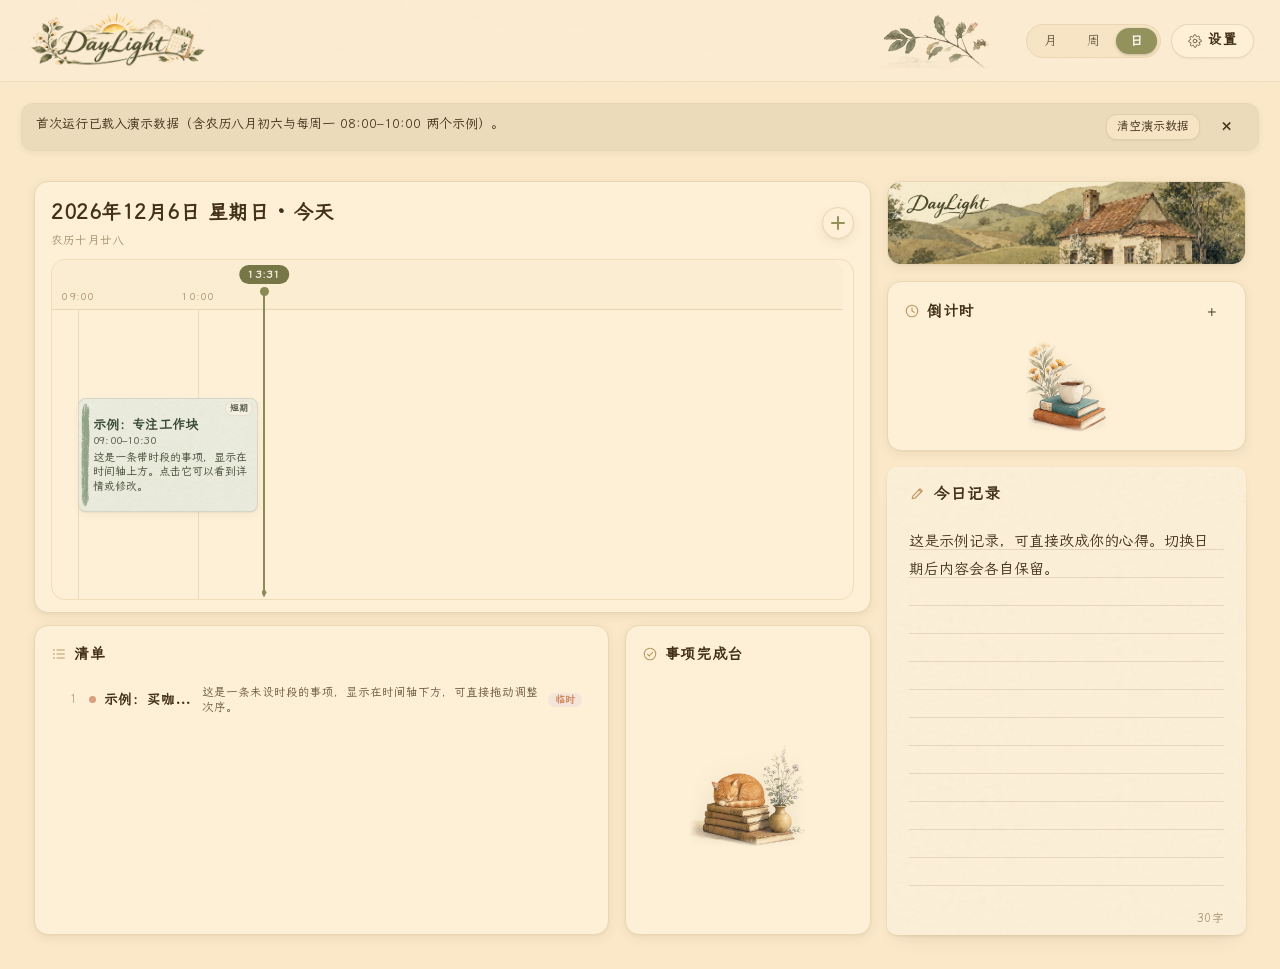
==== commit 2b270c55: "第五十四/五十五轮：云端连接预热 + 装饰插画/字标无损 WebP 减字节（F-113/F-114）" ====
--- a/index.html
+++ b/index.html
@@ -4,23 +4,28 @@
 <meta charset="utf-8">
 <meta name="viewport" content="width=device-width, initial-scale=1, viewport-fit=cover">
 <title>DayLight</title>
+<!-- F-113：预热默认云端源（Supabase）。首次保存/登录的冷 DNS+TCP+TLS 握手实测可达 1s+，
+     在 head 提前建连可省掉这段。fetch 跨域默认匿名 CORS，故 preconnect 带 crossorigin 才命中同一连接池；
+     REST/auth/functions 同源，一条覆盖。站点资源与本页同源（已建连），无需预热。 -->
+<link rel="dns-prefetch" href="https://ceqcgiekjrgrtzsxvwpk.supabase.co">
+<link rel="preconnect" href="https://ceqcgiekjrgrtzsxvwpk.supabase.co" crossorigin>
 <link rel="icon" type="image/png" sizes="32x32" href="[data-uri]">
-<link rel="icon" type="image/png" sizes="192x192" href="assets/icons/icon-192.png?v=20261118184621Z">
-<link rel="icon" type="image/png" sizes="512x512" href="assets/icons/icon-512.png?v=20261118184621Z">
-<link rel="manifest" href="manifest.webmanifest?v=20261118184621Z">
-<link rel="apple-touch-icon" sizes="180x180" href="assets/icons/icon-180.png?v=20261118184621Z">
+<link rel="icon" type="image/png" sizes="192x192" href="assets/icons/icon-192.png?v=20261119151714Z">
+<link rel="icon" type="image/png" sizes="512x512" href="assets/icons/icon-512.png?v=20261119151714Z">
+<link rel="manifest" href="manifest.webmanifest?v=20261119151714Z">
+<link rel="apple-touch-icon" sizes="180x180" href="assets/icons/icon-180.png?v=20261119151714Z">
 <meta name="apple-mobile-web-app-title" content="DayLight">
 <meta name="theme-color" content="#FCECCE" media="(prefers-color-scheme: light)">
 <meta name="theme-color" content="#1C1712" media="(prefers-color-scheme: dark)">
-<link rel="stylesheet" href="assets/fonts/lxgwwenkai/lxgwwenkai-regular.css?v=20261118184621Z">
+<link rel="stylesheet" href="assets/fonts/lxgwwenkai/lxgwwenkai-regular.css?v=20261119151714Z">
 <!-- 字体许可：霞鹜文楷（LXGW WenKai）© LXGW、Rouge Script © Typesenses，
      均为 SIL Open Font License 1.1；全文见 assets/fonts/lxgwwenkai/OFL.txt
      与 assets/fonts/rouge-script-OFL.txt。 -->
-<link rel="stylesheet" href="styles/app.css?v=20261118184621Z">
-<link rel="stylesheet" href="styles/views.css?v=20261118184621Z">
-<link rel="stylesheet" href="styles/week.css?v=20261118184621Z">
-<link rel="stylesheet" href="styles/month.css?v=20261118184621Z">
-<link rel="stylesheet" href="styles/vintage.css?v=20261118184621Z">
+<link rel="stylesheet" href="styles/app.css?v=20261119151714Z">
+<link rel="stylesheet" href="styles/views.css?v=20261119151714Z">
+<link rel="stylesheet" href="styles/week.css?v=20261119151714Z">
+<link rel="stylesheet" href="styles/month.css?v=20261119151714Z">
+<link rel="stylesheet" href="styles/vintage.css?v=20261119151714Z">
 </head>
 <body>
 <div id="app">
@@ -31,9 +36,9 @@
       <!-- 2026-11-13（用户口径）：点击左上角字标进入使用教程（按设备自动分流电脑/手机版）。 -->
       <button id="btn-brand-tutorial" class="brand-link" type="button"
               title="打开使用教程" aria-label="打开使用教程">
-        <img class="brand-mark brand-mark-light" src="assets/illustrations/brand-wordmark.png?v=20261118184621Z"
+        <img class="brand-mark brand-mark-light" src="assets/illustrations/brand-wordmark.webp?v=20261119151714Z"
              alt="DayLight" width="400" height="126" draggable="false">
-        <img class="brand-mark brand-mark-dark" src="assets/illustrations/brand-wordmark-dark.png?v=20261118184621Z"
+        <img class="brand-mark brand-mark-dark" src="assets/illustrations/brand-wordmark-dark.webp?v=20261119151714Z"
              alt="" width="400" height="126" draggable="false" aria-hidden="true">
       </button>
       <span class="header-branch" aria-hidden="true"></span>
@@ -165,54 +170,54 @@
 
 <!-- 实现（经典 script 顺序加载，file:// 直接打开即可运行）
      顺序即依赖顺序：core → data → views(纯几何) → store → ui → views(DOM) → app -->
-<script src="src/core/datetime.js?v=20261118184621Z"></script>
-<script src="src/core/id.js?v=20261118184621Z"></script>
-<script src="src/core/palette.js?v=20261118184621Z"></script>
-<script src="src/core/schema.js?v=20261118184621Z"></script>
-<script src="src/core/doc-hash.js?v=20261118184621Z"></script>
-<script src="src/core/lunar.js?v=20261118184621Z"></script>
-<script src="src/data/holidays.js?v=20261118184621Z"></script>
-<script src="src/core/order.js?v=20261118184621Z"></script>
-<script src="src/core/recurrence.js?v=20261118184621Z"></script>
-<script src="src/core/reminder.js?v=20261118184621Z"></script>
-<script src="src/core/layout.js?v=20261118184621Z"></script>
-<script src="src/core/calendar-grid.js?v=20261118184621Z"></script>
-<script src="src/core/picker.js?v=20261118184621Z"></script>
-<script src="src/core/seed.js?v=20261118184621Z"></script>
-<script src="src/views/timeline.js?v=20261118184621Z"></script>
-<script src="src/views/week-layout.js?v=20261118184621Z"></script>
-<script src="src/core/storage-keys.js?v=20261118184621Z"></script>
-<script src="src/core/cloud-doc.js?v=20261118184621Z"></script>
-<script src="src/core/cloud-versions.js?v=20261118184621Z"></script>
-<script src="src/core/cloud-record.js?v=20261118184621Z"></script>
-<script src="src/core/scope-storage.js?v=20261118184621Z"></script>
-<script src="src/store.js?v=20261118184621Z"></script>
-<script src="src/net/supabase.js?v=20261118184621Z"></script>
-<script src="src/net/session.js?v=20261118184621Z"></script>
-<script src="src/net/push-config.js?v=20261118184621Z"></script>
-<script src="src/net/push.js?v=20261118184621Z"></script>
-<script src="src/net/reminders-cloud.js?v=20261118184621Z"></script>
-<script src="src/cloud/client.js?v=20261118184621Z"></script>
-<script src="src/cloud/auth.js?v=20261118184621Z"></script>
-<script src="src/ui/modal.js?v=20261118184621Z"></script>
-<script src="src/ui/notify.js?v=20261118184621Z"></script>
-<script src="src/ui/account-dialogs.js?v=20261118184621Z"></script>
-<script src="src/ui/cloud-panel.js?v=20261118184621Z"></script>
-<script src="src/ui/overlay.js?v=20261118184621Z"></script>
-<script src="src/ui/itemcard.js?v=20261118184621Z"></script>
-<script src="src/ui/finishdock.js?v=20261118184621Z"></script>
-<script src="src/ui/form.js?v=20261118184621Z"></script>
-<script src="src/ui/countdown.js?v=20261118184621Z"></script>
-<script src="src/ui/reminder-local.js?v=20261118184621Z"></script>
-<script src="src/ui/notifications.js?v=20261118184621Z"></script>
-<script src="src/ui/rail-cover.js?v=20261118184621Z"></script>
-<script src="src/ui/blank-pan.js?v=20261118184621Z"></script>
-<script src="src/ui/touch-reorder.js?v=20261118184621Z"></script>
-<script src="src/views/month.js?v=20261118184621Z"></script>
-<script src="src/views/week.js?v=20261118184621Z"></script>
-<script src="src/views/day.js?v=20261118184621Z"></script>
-<script src="src/views/settings.js?v=20261118184621Z"></script>
-<script src="src/app.js?v=20261118184621Z"></script>
-<script src="src/ui/pull-refresh.js?v=20261118184621Z"></script>
+<script src="src/core/datetime.js?v=20261119151714Z"></script>
+<script src="src/core/id.js?v=20261119151714Z"></script>
+<script src="src/core/palette.js?v=20261119151714Z"></script>
+<script src="src/core/schema.js?v=20261119151714Z"></script>
+<script src="src/core/doc-hash.js?v=20261119151714Z"></script>
+<script src="src/core/lunar.js?v=20261119151714Z"></script>
+<script src="src/data/holidays.js?v=20261119151714Z"></script>
+<script src="src/core/order.js?v=20261119151714Z"></script>
+<script src="src/core/recurrence.js?v=20261119151714Z"></script>
+<script src="src/core/reminder.js?v=20261119151714Z"></script>
+<script src="src/core/layout.js?v=20261119151714Z"></script>
+<script src="src/core/calendar-grid.js?v=20261119151714Z"></script>
+<script src="src/core/picker.js?v=20261119151714Z"></script>
+<script src="src/core/seed.js?v=20261119151714Z"></script>
+<script src="src/views/timeline.js?v=20261119151714Z"></script>
+<script src="src/views/week-layout.js?v=20261119151714Z"></script>
+<script src="src/core/storage-keys.js?v=20261119151714Z"></script>
+<script src="src/core/cloud-doc.js?v=20261119151714Z"></script>
+<script src="src/core/cloud-versions.js?v=20261119151714Z"></script>
+<script src="src/core/cloud-record.js?v=20261119151714Z"></script>
+<script src="src/core/scope-storage.js?v=20261119151714Z"></script>
+<script src="src/store.js?v=20261119151714Z"></script>
+<script src="src/net/supabase.js?v=20261119151714Z"></script>
+<script src="src/net/session.js?v=20261119151714Z"></script>
+<script src="src/net/push-config.js?v=20261119151714Z"></script>
+<script src="src/net/push.js?v=20261119151714Z"></script>
+<script src="src/net/reminders-cloud.js?v=20261119151714Z"></script>
+<script src="src/cloud/client.js?v=20261119151714Z"></script>
+<script src="src/cloud/auth.js?v=20261119151714Z"></script>
+<script src="src/ui/modal.js?v=20261119151714Z"></script>
+<script src="src/ui/notify.js?v=20261119151714Z"></script>
+<script src="src/ui/account-dialogs.js?v=20261119151714Z"></script>
+<script src="src/ui/cloud-panel.js?v=20261119151714Z"></script>
+<script src="src/ui/overlay.js?v=20261119151714Z"></script>
+<script src="src/ui/itemcard.js?v=20261119151714Z"></script>
+<script src="src/ui/finishdock.js?v=20261119151714Z"></script>
+<script src="src/ui/form.js?v=20261119151714Z"></script>
+<script src="src/ui/countdown.js?v=20261119151714Z"></script>
+<script src="src/ui/reminder-local.js?v=20261119151714Z"></script>
+<script src="src/ui/notifications.js?v=20261119151714Z"></script>
+<script src="src/ui/rail-cover.js?v=20261119151714Z"></script>
+<script src="src/ui/blank-pan.js?v=20261119151714Z"></script>
+<script src="src/ui/touch-reorder.js?v=20261119151714Z"></script>
+<script src="src/views/month.js?v=20261119151714Z"></script>
+<script src="src/views/week.js?v=20261119151714Z"></script>
+<script src="src/views/day.js?v=20261119151714Z"></script>
+<script src="src/views/settings.js?v=20261119151714Z"></script>
+<script src="src/app.js?v=20261119151714Z"></script>
+<script src="src/ui/pull-refresh.js?v=20261119151714Z"></script>
 </body>
 </html>
--- a/styles/vintage.css
+++ b/styles/vintage.css
@@ -225,7 +225,7 @@
   margin-left: auto;
   pointer-events: none;
   opacity: .84;
-  background: url("../assets/illustrations/header-botanical-branch.png") center / contain no-repeat;
+  background: url("../assets/illustrations/header-botanical-branch.webp") center / contain no-repeat;
 }
 @media (max-width: 1000px) {
   .header-branch { display: none; }
@@ -878,7 +878,7 @@
   /* 2026-10-30（用户反馈）：图内大片半透明纸雾，深色下会透出底下的深色成暗斑；
      垫色画在容器上（不画在插画自身，插画的 drop-shadow 只按轮廓投影） */
   background-image:
-    url("../assets/illustrations/empty-cat.png");
+    url("../assets/illustrations/empty-cat.webp");
   background-position: center;
   background-size: contain;
   background-repeat: no-repeat;
@@ -1008,14 +1008,14 @@
   left: 15px;
   height: 30px;
   aspect-ratio: 300 / 89;
-  background-image: url("../assets/illustrations/brand-wordmark-text.png");
+  background-image: url("../assets/illustrations/brand-wordmark-text.webp");
   background-repeat: no-repeat;
   background-position: left top;
   background-size: 100% 100%;
   pointer-events: none;
 }
 html[data-theme='dark'] .rail-cover-brand {
-  background-image: url("../assets/illustrations/brand-wordmark-text-dark.png");
+  background-image: url("../assets/illustrations/brand-wordmark-text-dark.webp");
 }
 
 /* 悬停 / 键盘聚焦才露出的更换提示，不占画面 */
@@ -1199,7 +1199,7 @@
   width: 84px;
   height: 92px;
   background-image:
-    url("../assets/illustrations/timeline-coffee-books.png");
+    url("../assets/illustrations/timeline-coffee-books.webp");
   background-position: center;
   background-size: contain;
   background-repeat: no-repeat;
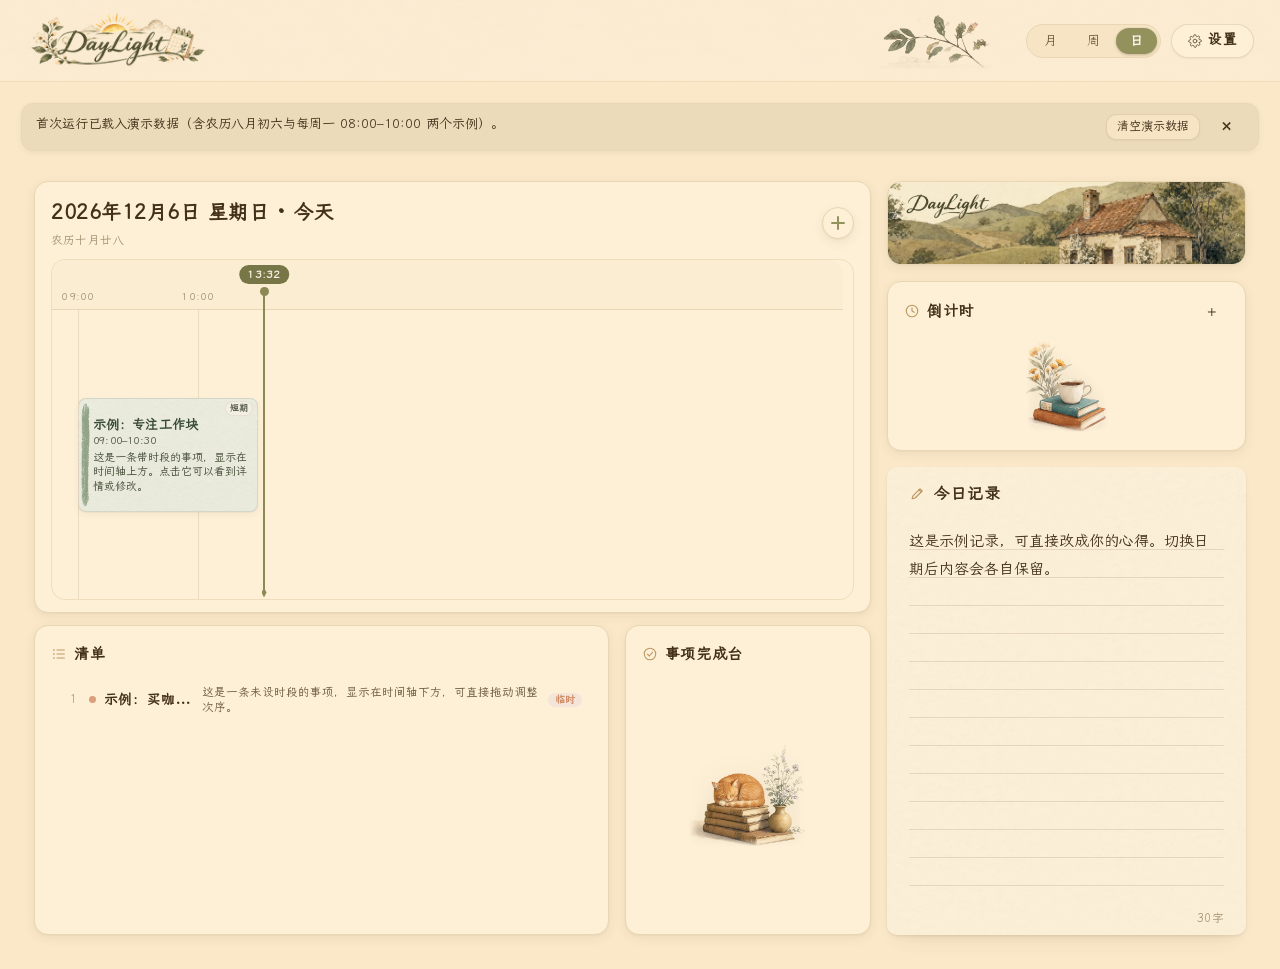
==== commit 5fd9e0e5: "第五十九轮：GitHub 门面（MIT 许可 + 落地页 README + 真实截图）" ====
--- a/index.html
+++ b/index.html
@@ -10,22 +10,22 @@
 <link rel="dns-prefetch" href="https://ceqcgiekjrgrtzsxvwpk.supabase.co">
 <link rel="preconnect" href="https://ceqcgiekjrgrtzsxvwpk.supabase.co" crossorigin>
 <link rel="icon" type="image/png" sizes="32x32" href="[data-uri]">
-<link rel="icon" type="image/png" sizes="192x192" href="assets/icons/icon-192.png?v=20261119151714Z">
-<link rel="icon" type="image/png" sizes="512x512" href="assets/icons/icon-512.png?v=20261119151714Z">
-<link rel="manifest" href="manifest.webmanifest?v=20261119151714Z">
-<link rel="apple-touch-icon" sizes="180x180" href="assets/icons/icon-180.png?v=20261119151714Z">
+<link rel="icon" type="image/png" sizes="192x192" href="assets/icons/icon-192.png?v=20261124110303Z">
+<link rel="icon" type="image/png" sizes="512x512" href="assets/icons/icon-512.png?v=20261124110303Z">
+<link rel="manifest" href="manifest.webmanifest?v=20261124110303Z">
+<link rel="apple-touch-icon" sizes="180x180" href="assets/icons/icon-180.png?v=20261124110303Z">
 <meta name="apple-mobile-web-app-title" content="DayLight">
 <meta name="theme-color" content="#FCECCE" media="(prefers-color-scheme: light)">
 <meta name="theme-color" content="#1C1712" media="(prefers-color-scheme: dark)">
-<link rel="stylesheet" href="assets/fonts/lxgwwenkai/lxgwwenkai-regular.css?v=20261119151714Z">
+<link rel="stylesheet" href="assets/fonts/lxgwwenkai/lxgwwenkai-regular.css?v=20261124110303Z">
 <!-- 字体许可：霞鹜文楷（LXGW WenKai）© LXGW、Rouge Script © Typesenses，
      均为 SIL Open Font License 1.1；全文见 assets/fonts/lxgwwenkai/OFL.txt
      与 assets/fonts/rouge-script-OFL.txt。 -->
-<link rel="stylesheet" href="styles/app.css?v=20261119151714Z">
-<link rel="stylesheet" href="styles/views.css?v=20261119151714Z">
-<link rel="stylesheet" href="styles/week.css?v=20261119151714Z">
-<link rel="stylesheet" href="styles/month.css?v=20261119151714Z">
-<link rel="stylesheet" href="styles/vintage.css?v=20261119151714Z">
+<link rel="stylesheet" href="styles/app.css?v=20261124110303Z">
+<link rel="stylesheet" href="styles/views.css?v=20261124110303Z">
+<link rel="stylesheet" href="styles/week.css?v=20261124110303Z">
+<link rel="stylesheet" href="styles/month.css?v=20261124110303Z">
+<link rel="stylesheet" href="styles/vintage.css?v=20261124110303Z">
 </head>
 <body>
 <div id="app">
@@ -36,9 +36,9 @@
       <!-- 2026-11-13（用户口径）：点击左上角字标进入使用教程（按设备自动分流电脑/手机版）。 -->
       <button id="btn-brand-tutorial" class="brand-link" type="button"
               title="打开使用教程" aria-label="打开使用教程">
-        <img class="brand-mark brand-mark-light" src="assets/illustrations/brand-wordmark.webp?v=20261119151714Z"
+        <img class="brand-mark brand-mark-light" src="assets/illustrations/brand-wordmark.webp?v=20261124110303Z"
              alt="DayLight" width="400" height="126" draggable="false">
-        <img class="brand-mark brand-mark-dark" src="assets/illustrations/brand-wordmark-dark.webp?v=20261119151714Z"
+        <img class="brand-mark brand-mark-dark" src="assets/illustrations/brand-wordmark-dark.webp?v=20261124110303Z"
              alt="" width="400" height="126" draggable="false" aria-hidden="true">
       </button>
       <span class="header-branch" aria-hidden="true"></span>
@@ -170,54 +170,54 @@
 
 <!-- 实现（经典 script 顺序加载，file:// 直接打开即可运行）
      顺序即依赖顺序：core → data → views(纯几何) → store → ui → views(DOM) → app -->
-<script src="src/core/datetime.js?v=20261119151714Z"></script>
-<script src="src/core/id.js?v=20261119151714Z"></script>
-<script src="src/core/palette.js?v=20261119151714Z"></script>
-<script src="src/core/schema.js?v=20261119151714Z"></script>
-<script src="src/core/doc-hash.js?v=20261119151714Z"></script>
-<script src="src/core/lunar.js?v=20261119151714Z"></script>
-<script src="src/data/holidays.js?v=20261119151714Z"></script>
-<script src="src/core/order.js?v=20261119151714Z"></script>
-<script src="src/core/recurrence.js?v=20261119151714Z"></script>
-<script src="src/core/reminder.js?v=20261119151714Z"></script>
-<script src="src/core/layout.js?v=20261119151714Z"></script>
-<script src="src/core/calendar-grid.js?v=20261119151714Z"></script>
-<script src="src/core/picker.js?v=20261119151714Z"></script>
-<script src="src/core/seed.js?v=20261119151714Z"></script>
-<script src="src/views/timeline.js?v=20261119151714Z"></script>
-<script src="src/views/week-layout.js?v=20261119151714Z"></script>
-<script src="src/core/storage-keys.js?v=20261119151714Z"></script>
-<script src="src/core/cloud-doc.js?v=20261119151714Z"></script>
-<script src="src/core/cloud-versions.js?v=20261119151714Z"></script>
-<script src="src/core/cloud-record.js?v=20261119151714Z"></script>
-<script src="src/core/scope-storage.js?v=20261119151714Z"></script>
-<script src="src/store.js?v=20261119151714Z"></script>
-<script src="src/net/supabase.js?v=20261119151714Z"></script>
-<script src="src/net/session.js?v=20261119151714Z"></script>
-<script src="src/net/push-config.js?v=20261119151714Z"></script>
-<script src="src/net/push.js?v=20261119151714Z"></script>
-<script src="src/net/reminders-cloud.js?v=20261119151714Z"></script>
-<script src="src/cloud/client.js?v=20261119151714Z"></script>
-<script src="src/cloud/auth.js?v=20261119151714Z"></script>
-<script src="src/ui/modal.js?v=20261119151714Z"></script>
-<script src="src/ui/notify.js?v=20261119151714Z"></script>
-<script src="src/ui/account-dialogs.js?v=20261119151714Z"></script>
-<script src="src/ui/cloud-panel.js?v=20261119151714Z"></script>
-<script src="src/ui/overlay.js?v=20261119151714Z"></script>
-<script src="src/ui/itemcard.js?v=20261119151714Z"></script>
-<script src="src/ui/finishdock.js?v=20261119151714Z"></script>
-<script src="src/ui/form.js?v=20261119151714Z"></script>
-<script src="src/ui/countdown.js?v=20261119151714Z"></script>
-<script src="src/ui/reminder-local.js?v=20261119151714Z"></script>
-<script src="src/ui/notifications.js?v=20261119151714Z"></script>
-<script src="src/ui/rail-cover.js?v=20261119151714Z"></script>
-<script src="src/ui/blank-pan.js?v=20261119151714Z"></script>
-<script src="src/ui/touch-reorder.js?v=20261119151714Z"></script>
-<script src="src/views/month.js?v=20261119151714Z"></script>
-<script src="src/views/week.js?v=20261119151714Z"></script>
-<script src="src/views/day.js?v=20261119151714Z"></script>
-<script src="src/views/settings.js?v=20261119151714Z"></script>
-<script src="src/app.js?v=20261119151714Z"></script>
-<script src="src/ui/pull-refresh.js?v=20261119151714Z"></script>
+<script src="src/core/datetime.js?v=20261124110303Z"></script>
+<script src="src/core/id.js?v=20261124110303Z"></script>
+<script src="src/core/palette.js?v=20261124110303Z"></script>
+<script src="src/core/schema.js?v=20261124110303Z"></script>
+<script src="src/core/doc-hash.js?v=20261124110303Z"></script>
+<script src="src/core/lunar.js?v=20261124110303Z"></script>
+<script src="src/data/holidays.js?v=20261124110303Z"></script>
+<script src="src/core/order.js?v=20261124110303Z"></script>
+<script src="src/core/recurrence.js?v=20261124110303Z"></script>
+<script src="src/core/reminder.js?v=20261124110303Z"></script>
+<script src="src/core/layout.js?v=20261124110303Z"></script>
+<script src="src/core/calendar-grid.js?v=20261124110303Z"></script>
+<script src="src/core/picker.js?v=20261124110303Z"></script>
+<script src="src/core/seed.js?v=20261124110303Z"></script>
+<script src="src/views/timeline.js?v=20261124110303Z"></script>
+<script src="src/views/week-layout.js?v=20261124110303Z"></script>
+<script src="src/core/storage-keys.js?v=20261124110303Z"></script>
+<script src="src/core/cloud-doc.js?v=20261124110303Z"></script>
+<script src="src/core/cloud-versions.js?v=20261124110303Z"></script>
+<script src="src/core/cloud-record.js?v=20261124110303Z"></script>
+<script src="src/core/scope-storage.js?v=20261124110303Z"></script>
+<script src="src/store.js?v=20261124110303Z"></script>
+<script src="src/net/supabase.js?v=20261124110303Z"></script>
+<script src="src/net/session.js?v=20261124110303Z"></script>
+<script src="src/net/push-config.js?v=20261124110303Z"></script>
+<script src="src/net/push.js?v=20261124110303Z"></script>
+<script src="src/net/reminders-cloud.js?v=20261124110303Z"></script>
+<script src="src/cloud/client.js?v=20261124110303Z"></script>
+<script src="src/cloud/auth.js?v=20261124110303Z"></script>
+<script src="src/ui/modal.js?v=20261124110303Z"></script>
+<script src="src/ui/notify.js?v=20261124110303Z"></script>
+<script src="src/ui/account-dialogs.js?v=20261124110303Z"></script>
+<script src="src/ui/cloud-panel.js?v=20261124110303Z"></script>
+<script src="src/ui/overlay.js?v=20261124110303Z"></script>
+<script src="src/ui/itemcard.js?v=20261124110303Z"></script>
+<script src="src/ui/finishdock.js?v=20261124110303Z"></script>
+<script src="src/ui/form.js?v=20261124110303Z"></script>
+<script src="src/ui/countdown.js?v=20261124110303Z"></script>
+<script src="src/ui/reminder-local.js?v=20261124110303Z"></script>
+<script src="src/ui/notifications.js?v=20261124110303Z"></script>
+<script src="src/ui/rail-cover.js?v=20261124110303Z"></script>
+<script src="src/ui/blank-pan.js?v=20261124110303Z"></script>
+<script src="src/ui/touch-reorder.js?v=20261124110303Z"></script>
+<script src="src/views/month.js?v=20261124110303Z"></script>
+<script src="src/views/week.js?v=20261124110303Z"></script>
+<script src="src/views/day.js?v=20261124110303Z"></script>
+<script src="src/views/settings.js?v=20261124110303Z"></script>
+<script src="src/app.js?v=20261124110303Z"></script>
+<script src="src/ui/pull-refresh.js?v=20261124110303Z"></script>
 </body>
 </html>
--- a/styles/app.css
+++ b/styles/app.css
@@ -1449,6 +1449,17 @@
 }
 .wp-item:focus-visible { outline: 2px solid var(--primary); outline-offset: 2px; }
 .wp-item.is-dragging { opacity: .45; }
+/* F-118：拖拽跟手幽灵克隆（引擎负责定位/摘除；克隆保留 wp-item 视觉，触摸上抬不挡手指）。
+   选择器带 .wp-item 提升优先级——主题表（vintage）的 .wp-item{box-shadow:none} 否则会同级覆盖掉投影。 */
+.wp-item.wp-drag-ghost {
+  position: fixed;
+  z-index: 90;
+  margin: 0;
+  opacity: .92;
+  box-shadow: 0 12px 28px -10px rgba(60, 45, 25, .45);
+  cursor: grabbing;
+}
+.wp-drag-ghost, .wp-drag-ghost * { pointer-events: none; }
 /* F-108：计划完成态——划线降透明度 */
 .wp-item.is-done { opacity: .55; }
 .wp-item.is-done .wp-title { color: var(--text-3); text-decoration: line-through; }
--- a/styles/week.css
+++ b/styles/week.css
@@ -35,9 +35,9 @@
  * 总宽可超过容器 → 由 .week-scroll 横向滚动）。
  * 下面的静态规则只是 JS 未运行时的兜底（等宽 84px 起），运行时始终被内联样式覆盖。 */
 .week-grid { display: grid; grid-template-columns: 38px repeat(7, minmax(84px, 1fr)); }
-/* 规范 12 / LA-3：表头毛玻璃置顶（内容从其下滚过时呈毛玻璃通透）。
- * 2026-11-13（item 4）：竖直吸顶改由 JS translate 驱动（week.js syncStickyHead）——
- * 原生 sticky 被 .week-grid-scroll 的 overflow-y:hidden 困住永不生效，故改用 relative + translate。 */
+/* 规范 12 / LA-3：表头毛玻璃（内容从其下滚过时呈毛玻璃通透）。
+ * F-119（第五十八轮）：吸顶改独立固定浮层（.wk-sticky-head，week.js rebuildStickyOverlay），
+ * 本格回归纯网格流、不再写 transform；旧 is-floating 圆角/投影规则随 translate 机制删除。 */
 .week-grid .wk-head {
   position: relative;
   z-index: 6;
@@ -50,15 +50,37 @@
   font-size: 12px;
   cursor: pointer;
 }
-/* item 4：表头悬浮时保持时间表上边的圆角，并抬到事项 / 展开卡之上（拉边 9 / 浮层 60 仍更高）。
-   底边细线来自 vintage 的 border-bottom，作为与表体的分隔；这里只补圆角与一道柔和投影。 */
-.week-grid.is-floating .wk-corner,
-.week-grid.is-floating .wk-head {
+/* F-119：VS Code 式吸顶浮层——真实表头滑出顶线才出现，钉住期间 top 恒=顶线（竖向零跟踪无缝隙）。
+   方角（用户口径）；毛玻璃容器 + 下沿细线 + 柔和投影（沿用旧悬浮观感，去圆角）。
+   浮层在 .week-grid-scroll 之外，横向由 strip translateX(-scrollLeft) 与列对齐。 */
+.wk-sticky-head {
+  position: fixed;
   z-index: 8;
+  overflow: hidden;
+  border-radius: 0;
+  background: var(--glass);
+  -webkit-backdrop-filter: var(--glass-blur);
+  backdrop-filter: var(--glass-blur);
+  border-bottom: 1px solid var(--border-strong);
   box-shadow: 0 5px 12px -6px rgba(60, 45, 25, .28);
 }
-.week-grid.is-floating .wk-corner { border-top-left-radius: var(--radius); }
-.week-grid.is-floating .wk-head-end { border-top-right-radius: var(--radius); }
+.wk-sticky-head[hidden] { display: none; }
+.wk-sticky-row { display: grid; }
+/* 浮层内表头格镜像 .week-grid .wk-head 外观（浮层不在 .week-grid 内，scoped 规则不命中）；
+   底色透明——毛玻璃由浮层容器统一提供，避免嵌套 backdrop-filter 双层采样。 */
+.wk-sticky-row .wk-head {
+  position: relative;
+  background: transparent;
+  padding: 6px 4px;
+  text-align: center;
+  font-size: 12px;
+  cursor: pointer;
+}
+.wk-sticky-row .wk-corner {
+  background: transparent !important;
+  -webkit-backdrop-filter: none;
+  backdrop-filter: none;
+}
 /* 迭代 10 批次 2（条3）：表头只留星期（日期/农历下线，完整日期在 title/aria-label） */
 .wk-head .wk-dow { font-weight: 600; }
 /* 2026-10-21 用户口径：今天不再铺浅蓝底，只把「周几」标红 */
--- a/styles/vintage.css
+++ b/styles/vintage.css
@@ -1,1902 +1,1912 @@
-/* ============================================================
- * DayPlan · 复古文艺风（Vintage Planner）
- *   只改观感：色板 / 字体 / 纸张质感 / 装饰插画。
- *   结构、几何与交互仍由 app.css / views.css / week.css / month.css 负责，
- *   本文件最后加载，用同权重覆盖（不写裸 !important —— 唯一例外见文件末尾说明）。
- *
- *   设计口径（见 美化.md）：
- *     · 页面 = 暖米纸底；卡片 = 略暖的米白纸面；边框细、投影轻。
- *     · 标题用衬线（宋），正文保持无衬线；英文装饰用手写体。
- *     · 类别色只做低饱和点缀（左色条 / 首字胶囊 / 倒计时卡底），不铺满整块。
- * ============================================================ */
-
-/* 英文手写体随包内嵌（OFL，latin 子集 16KB）：系统字体各平台不一致，
-   右栏明信片的手写句必须每台设备同一个字形。 */
-@font-face {
-  font-family: "Rouge Script";
-  font-style: normal;
-  font-weight: 400;
-  font-display: swap;
-  src: url("../assets/fonts/rouge-script-latin-400.woff2") format("woff2");
-}
-
-:root {
-  /* 2026-11-01（用户口径：按参考图整页调成金米色，各板块对应取色）：
-     取样自参考图 —— 页面 #fae8c9 / 顶栏纸 #fcecce / 卡片 #fdf0d6 /
-     次级轨道 #f8e6c8 / 标题墨 #4b3517 / 次级字 #635a43 / 刻度字 #a49172 /
-     日胶囊 #9c9a64。仍守「不用纯白、不用冷灰」。
-     卡片比页面亮一档：纸片浮在金米底上，边界靠纸面明度差而不是描边。 */
-  --bg: #fae8c9;              /* 页面背景（参考图取样） */
-  --header-bg: #fcecce;       /* 顶部导航（纸纹本身更浅，仅作纸带兜底色） */
-  --surface: #fdf0d6;         /* 主卡片（比页面亮一档的奶油纸） */
-  --surface-2: #f6e4c4;       /* 次级卡片 / 分段轨道 */
-  --surface-3: #eedcb8;       /* 纸张纹理 / 更深的填充 */
-  --glass: rgba(253, 240, 214, .9);
-  --border: #e9d6b2;          /* 分割线 */
-  --border-strong: #d8bf94;
-
-  --text: #43301a;            /* 主文字（参考图标题墨 #4b3517，压深一点保可读） */
-  --text-2: #6b5a3f;          /* 正文次级（时间行等，保证可读） */
-  --text-3: #a49172;          /* 次级文字 / 刻度 */
-
-  /* 实心主色比参考图胶囊（#9c9a64）略压深：浅色字压在上面仍要看得清 */
-  --primary: #93915c;
-  --primary-weak: rgba(147, 145, 92, .14);
-  --danger: #b4583c;
-  --danger-weak: rgba(180, 88, 60, .12);
-  --warn: #ad8437;
-  --warn-weak: rgba(195, 155, 101, .18);
-  --terracotta: #d8896d;
-  --gold: #b8915a;
-  --lavender: #8987b7;
-  --ok: #93915c;
-  --ok-weak: rgba(147, 145, 92, .16);
-
-  --seg-active: #fdf3df;
-  --seg-active-text: #43301a;
-
-  /* 半径分四档，不同元素各取其一，避免全站同一个圆角：
-       14 大容器 / 14 内容卡 / 12 按钮 / 10 表单与小内件 / 8 事项块（纸片更方一点） */
-  --radius-lg: 14px;
-  --radius: 14px;
-  --radius-sm: 12px;
-  --radius-xs: 10px;
-  --shadow-sm: 0 2px 6px rgba(74, 56, 34, .06);
-  --shadow: 0 10px 26px rgba(74, 56, 34, .10);
-  --shadow-lg: 0 18px 44px rgba(74, 56, 34, .16);
-  --shadow-block: 0 1px 2px rgba(74, 56, 34, .05), 0 4px 12px rgba(74, 56, 34, .07);
-  /* 单张纸卡：比 shadow-sm 更散一点，纸与纸之间才有层次 */
-  --shadow-paper: 0 3px 12px rgba(70, 52, 30, .07), 0 1px 2px rgba(70, 52, 30, .04);
-
-  --scroll-thumb: rgba(84, 66, 44, .22);
-  --scroll-thumb-hover: rgba(84, 66, 44, .36);
-
-  /* 2026-10-30（用户口径）：电脑端与手机端一致，全站正文 / 界面文字统一用霞鹜文楷。
-     两套token 都指向它，组件读哪个都是同一套字；缺字再回落到各自的系统字体。
-     顶栏英文手写体（--font-script）属于装饰图形，保留原字体。 */
-  --font-sans: 'LXGW WenKai', -apple-system, "SF Pro SC", "PingFang SC", "Microsoft YaHei", sans-serif;
-  --font-serif: 'LXGW WenKai', "Songti SC", "STSong", "Noto Serif SC", "Source Han Serif SC", "SimSun", Georgia, "Times New Roman", serif;
-  --font-script: "Rouge Script", "Segoe Script", "Bradley Hand", "Snell Roundhand", "Apple Chancery", cursive;
-
-  /* 插画垫色（2026-10-30 用户反馈）：两张抠图内部都留着大片半透明纸雾，
-     浅色下贴纸面看不出，深色下直接透出底下的深色，成了插画中的暗斑。
-     浅色保持透明（外观不变），深色垫一层暖纸色，透出来的就是纸而不是黑。 */
-  --art-plate: transparent;
-  /* 章节小图标（线稿，用遮罩着色 → 跟随当前文字色） */
-  --ico-list: url("data:image/svg+xml,%3Csvg xmlns='http://www.w3.org/2000/svg' viewBox='0 0 24 24' fill='none' stroke='%23000' stroke-width='1.7' stroke-linecap='round' stroke-linejoin='round'%3E%3Cpath d='M9 6h11M9 12h11M9 18h11'/%3E%3Cpath d='M4.4 6h.01M4.4 12h.01M4.4 18h.01' stroke-width='2.6'/%3E%3C/svg%3E");
-  --ico-check: url("data:image/svg+xml,%3Csvg xmlns='http://www.w3.org/2000/svg' viewBox='0 0 24 24' fill='none' stroke='%23000' stroke-width='1.7' stroke-linecap='round' stroke-linejoin='round'%3E%3Ccircle cx='12' cy='12' r='8.6'/%3E%3Cpath d='M8.2 12.3l2.7 2.7 4.9-5.6'/%3E%3C/svg%3E");
-  --ico-clock: url("data:image/svg+xml,%3Csvg xmlns='http://www.w3.org/2000/svg' viewBox='0 0 24 24' fill='none' stroke='%23000' stroke-width='1.7' stroke-linecap='round' stroke-linejoin='round'%3E%3Ccircle cx='12' cy='12' r='8.6'/%3E%3Cpath d='M12 7.4V12l3.2 2'/%3E%3C/svg%3E");
-  --ico-pen: url("data:image/svg+xml,%3Csvg xmlns='http://www.w3.org/2000/svg' viewBox='0 0 24 24' fill='none' stroke='%23000' stroke-width='1.7' stroke-linecap='round' stroke-linejoin='round'%3E%3Cpath d='M4.6 19.4l1-4.1 9.9-9.9 3.1 3.1-9.9 9.9-4.1 1z'/%3E%3Cpath d='M13.9 6.6l3.1 3.1'/%3E%3C/svg%3E");
-  --ico-calendar: url("data:image/svg+xml,%3Csvg xmlns='http://www.w3.org/2000/svg' viewBox='0 0 24 24' fill='none' stroke='%23000' stroke-width='1.7' stroke-linecap='round' stroke-linejoin='round'%3E%3Crect x='3.6' y='5.2' width='16.8' height='15.2' rx='2.6'/%3E%3Cpath d='M8 3.2v4M16 3.2v4M3.6 10.2h16.8'/%3E%3C/svg%3E");
-  --ico-gear: url("data:image/svg+xml,%3Csvg xmlns='http://www.w3.org/2000/svg' viewBox='0 0 24 24' fill='none' stroke='%23000' stroke-width='1.6' stroke-linecap='round' stroke-linejoin='round'%3E%3Ccircle cx='12' cy='12' r='3.2'/%3E%3Cpath d='M19.4 14.4a1.6 1.6 0 0 0 .32 1.76l.06.06a1.94 1.94 0 1 1-2.74 2.74l-.06-.06a1.6 1.6 0 0 0-1.76-.32 1.6 1.6 0 0 0-.97 1.46V21a1.94 1.94 0 1 1-3.88 0v-.1a1.6 1.6 0 0 0-1.05-1.46 1.6 1.6 0 0 0-1.76.32l-.06.06a1.94 1.94 0 1 1-2.74-2.74l.06-.06a1.6 1.6 0 0 0 .32-1.76 1.6 1.6 0 0 0-1.46-.97H3a1.94 1.94 0 1 1 0-3.88h.1a1.6 1.6 0 0 0 1.46-1.05 1.6 1.6 0 0 0-.32-1.76l-.06-.06a1.94 1.94 0 1 1 2.74-2.74l.06.06a1.6 1.6 0 0 0 1.76.32h.08a1.6 1.6 0 0 0 .97-1.46V3a1.94 1.94 0 1 1 3.88 0v.1a1.6 1.6 0 0 0 .97 1.46 1.6 1.6 0 0 0 1.76-.32l.06-.06a1.94 1.94 0 1 1 2.74 2.74l-.06.06a1.6 1.6 0 0 0-.32 1.76v.08a1.6 1.6 0 0 0 1.46.97H21a1.94 1.94 0 1 1 0 3.88h-.1a1.6 1.6 0 0 0-1.46.97z'/%3E%3C/svg%3E");
-  /* 细花枝（生成后抠去白底）：日期旁 / 记录纸角 / 右栏手写卡共用 */
-}
-
-/* 暗色镜像：暖墨纸（不是纯黑，保留米纸的层次） */
-html[data-theme='dark'] {
-  --bg: #1b1712;
-  --header-bg: #211c16;
-  --surface: #262019;
-  --surface-2: rgba(238, 226, 203, .07);
-  --surface-3: rgba(238, 226, 203, .13);
-  --glass: rgba(38, 32, 25, .84);
-  --border: rgba(238, 226, 203, .13);
-  --border-strong: rgba(238, 226, 203, .24);
-
-  --text: #f1e8d8;
-  --text-2: #c6b8a2;
-  --text-3: #948875;
-
-  /* 深色插画垫色：暖纸色的半透明版，压在半透明纸雾底下，透出来的是纸不是黑 */
-  --art-plate: rgba(224, 205, 172, .46);
-
-  --primary: #9cae87;
-  --primary-weak: rgba(156, 174, 135, .17);
-  --danger: #dd8a71;
-  --danger-weak: rgba(221, 138, 113, .16);
-  --warn: #d3ae74;
-  --warn-weak: rgba(211, 174, 116, .18);
-  --terracotta: #e0917a;
-  --gold: #c9a97a;
-  --lavender: #a3a1c9;
-  --ok: #9cae87;
-  --ok-weak: rgba(156, 174, 135, .16);
-
-  --seg-active: #3a3126;
-  --seg-active-text: #f1e8d8;
-
-  --shadow-sm: 0 2px 6px rgba(0, 0, 0, .34);
-  --shadow: 0 10px 26px rgba(0, 0, 0, .42);
-  --shadow-lg: 0 18px 44px rgba(0, 0, 0, .55);
-  --shadow-block: 0 1px 2px rgba(0, 0, 0, .4), 0 4px 12px rgba(0, 0, 0, .3);
-  --shadow-paper: 0 3px 12px rgba(0, 0, 0, .38), 0 1px 2px rgba(0, 0, 0, .28);
-  --scroll-thumb: rgba(238, 226, 203, .22);
-  --scroll-thumb-hover: rgba(238, 226, 203, .36);
-}
-
-/* 毛玻璃回退（app.css 的同名规则在本文件之前，这里跟随新色板重写一次） */
-@supports not ((backdrop-filter: blur(1px)) or (-webkit-backdrop-filter: blur(1px))) {
-  :root { --glass: #fdf3df; }
-  html[data-theme='dark'] { --glass: #262019; }
-}
-
-/* ------------------------------------------------------------------ *
- * 底层：纸张
- * ------------------------------------------------------------------ */
-
-body {
-  /* 全站中文统一为衬线（与日期标题同一套字），英文装饰仍走 --font-script */
-  font-family: var(--font-serif);
-  /* 2026-10-30 用户口径：大背景改纯色 —— 原来的顶部暖光径向渐变在宽屏上
-     收边处会留下一道横向色带，改成单一 --bg，纸感交给卡片自身 */
-  background: var(--bg);
-}
-button,
-input,
-select,
-textarea {
-  font-family: inherit;
-}
-/* 深色同样只用纯色底（不再叠顶部暖光与纸纹） */
-html[data-theme='dark'] body {
-  background: var(--bg);
-}
-
-::selection { background: rgba(147, 145, 92, .26); }
-html[data-theme='dark'] ::selection { background: rgba(156, 174, 135, .3); }
-
-/* ------------------------------------------------------------------ *
- * 顶栏
- * ------------------------------------------------------------------ */
-
-/* 顶栏 = 一整幅米白手工纸（2026-11-01 用户口径：用参考图那张纸，裁段按原像素接长）。
-   纸带 assets/textures/header-paper.webp 由 tools/gen_header_paper.py 生成：
-   从样图取 246 行干净纸面（= 82 CSS px × 3 DPR），按原像素随机起点拼接、段间交叉淡入，
-   不缩放 / 不拉伸 / 不镜像；3x 屏上一比一，1x / 2x 只做缩小，颗粒不会变粗。 */
-/* 顶栏右缘不留滚动条槽（2026-10-31 / 11-01 用户连续两轮反馈“不要给滚动条留空”）：
-   旧版 scrollbar-gutter: stable 会给根滚动条预留 10px 槽位，槽位里透出画布底色，
-   顶栏右端就像被削掉一角；实验（tools/gutter_probe.cjs）证实槽位里不画背景图，
-   所以“把纸铺进槽位”不可行，只能把根滚动条的布局宽度归零（overlay 化）。
-   三内核各走一条：
-   ① Chromium / Safari → ::-webkit-scrollbar 宽度归零并 display:none；
-   ② Firefox 不认 webkit 伪元素 → 标准 scrollbar-width:none；
-   ③ Chromium 121+ 一旦看到 scrollbar-width 就忽略 webkit 伪元素，两条并存互不冲突。
-   只管根滚动条：右栏、时间轴等内部滚动条仍有自己的 10px 样式；
-   页面滚动由滚轮/触摸板承担，日/周视图的顶栏纸面都顶满右缘。 */
-html::-webkit-scrollbar { width: 0; height: 0; display: none; }
-html { scrollbar-width: none; }
-
-.app-header {
-  gap: 18px;
-  min-height: 82px;
-  padding: 10px 26px;
-  background-color: var(--header-bg);
-  /* 2026-11-01：纸纹本身是偏冷的米白（均值 #fcf3e6），与新的金米页面并排时
-     会显得顶栏「发白」。叠一层 70% 的金米色把纸带压到取样值 #fcecce 附近，
-     纤维照旧透出（不是滤镜、不重制纹理、不缩放）。字标是透明底水彩，不会留下方块。 */
-  background-image:
-    linear-gradient(rgba(250, 232, 201, .7), rgba(250, 232, 201, .7)),
-    url("../assets/textures/header-paper.webp");
-  background-repeat: repeat-x, repeat-x;
-  background-position: left center, left center;
-  background-size: auto 100%, auto 100%;
-  -webkit-backdrop-filter: none;
-  backdrop-filter: none;
-  border-bottom: 1px solid color-mix(in srgb, var(--border) 72%, transparent);
-  box-shadow: none;
-  overflow: hidden;
-}
-html[data-theme='dark'] .app-header {
-  background-image: url("../assets/textures/header-paper-dark.webp");
-  box-shadow: none;
-}
-
-/* 顶栏字标（2026-10-31 用户口径）：样图第一幅水彩 DayLight 字标直接落在顶栏纸上。
-   字标自带同款纸底（#fbf2e6），顶栏底色已对齐到样图取样值，肉眼无缝。
-   原方形 logo 按钮块与日期条（.today-chip）样式一并删除——
-   顶栏左上是纯图片，没有按钮、没有「关于」入口（尺寸基准在 app.css：桌面 58 / 手机 34）。 */
-
-/* 顶栏枝条：2026-11-01 用户口径右对齐到控制区之前（字标仍在最左）。 */
-.header-branch {
-  display: block;
-  flex: none;
-  width: 150px;
-  height: 56px;
-  margin-left: auto;
-  pointer-events: none;
-  opacity: .84;
-  background: url("../assets/illustrations/header-botanical-branch.webp") center / contain no-repeat;
-}
-@media (max-width: 1000px) {
-  .header-branch { display: none; }
-}
-html[data-theme='dark'] .header-branch {
-  opacity: .34;
-  filter: brightness(1.1) saturate(.85);
-}
-
-/* 保存 / 设置：仍是「白块 + 阴影」的胶囊，只换成纸色 */
-.btn-plate {
-  background: var(--surface);
-  border: 1px solid var(--border);
-  box-shadow: var(--shadow-block);
-  font-weight: 600;
-  letter-spacing: .3px;
-}
-@media (hover: hover) {
-  .btn-plate:hover { background: var(--surface); box-shadow: var(--shadow); transform: translateY(-1px); }
-}
-/* 未保存：整颗胶囊填充鼠尾草绿、反白字；保存成功后回到纸白 + 深字。
-   三条状态一起写，压住 .btn-plate:hover / :active 的纸白底，避免悬停时绿底被抽走。 */
-.btn-cloud-save.is-unsaved,
-.btn-cloud-save.is-unsaved:hover,
-.btn-cloud-save.is-unsaved:active {
-  background: var(--primary);
-  border-color: transparent;
-  color: #fbf7ef;
-  box-shadow: 0 6px 14px rgba(120, 118, 70, .26), 0 1px 2px rgba(74, 56, 34, .12);
-}
-@media (hover: hover) {
-  .btn-cloud-save.is-unsaved:hover {
-    box-shadow: 0 9px 20px rgba(120, 118, 70, .32), 0 1px 2px rgba(74, 56, 34, .12);
-    transform: translateY(-1px);
-  }
-}
-.btn-cloud-save.is-unsaved:active { transform: translateY(0); }
-html[data-theme='dark'] .btn-cloud-save.is-unsaved,
-html[data-theme='dark'] .btn-cloud-save.is-unsaved:hover,
-html[data-theme='dark'] .btn-cloud-save.is-unsaved:active {
-  color: #211c15;
-  box-shadow: 0 6px 16px rgba(0, 0, 0, .4);
-}
-
-/* 设置按钮：加一枚线稿齿轮（装饰，不改变点击区域） */
-#btn-settings::before {
-  content: "";
-  width: 14px;
-  height: 14px;
-  flex: none;
-  background: currentColor;
-  -webkit-mask: var(--ico-gear) center / contain no-repeat;
-  mask: var(--ico-gear) center / contain no-repeat;
-  opacity: .8;
-}
-
-/* 分段控件：暖色轨道 + 鼠尾草选中块 */
-.view-switch {
-  background: var(--surface-2);
-  border: 1px solid var(--border);
-  border-radius: 999px;
-  padding: 3px;
-  height: 34px;
-  /* 手机档按钮 40px 比轨道内容高（38px）——居中对齐让选中块上下留边相等，
-     不再贴着底边；桌面档 100% 高不受影响 */
-  align-items: center;
-}
-.view-switch-btn { border-radius: 999px; }
-@media (min-width: 641px) {
-  .view-switch { height: 34px; }
-  .view-switch-btn { height: 100%; line-height: 26px; }
-}
-.view-switch-btn.is-active,
-.view-switch.has-thumb .view-switch-btn.is-active {
-  color: #fbf7ef;
-}
-.view-switch.has-thumb .view-switch-btn.is-active { color: #fbf7ef; }
-html[data-theme='dark'] .view-switch.has-thumb .view-switch-btn.is-active { color: #1b1712; }
-.view-switch-btn.is-active {
-  background: var(--primary);
-  box-shadow: 0 1px 3px rgba(60, 46, 28, .28);
-}
-.view-switch-thumb {
-  background: var(--primary);
-  border-radius: 999px;
-  box-shadow: 0 1px 3px rgba(60, 46, 28, .28);
-}
-html[data-theme='dark'] .view-switch-thumb { box-shadow: 0 1px 3px rgba(0, 0, 0, .45); }
-
-/* 顶栏按钮与分段控件上下边对齐（34px） */
-.btn-plate { height: 34px; }
-/* 本文件后面的 `.btn` 方角默认值会把这枚胶囊也压成 8px；按设计只保留顶栏两枚圆头 */
-.app-header .btn-plate { border-radius: 999px; }
-/* 2026-10-30：游客态隐藏「保存」（JS 置 hidden），必须压过 .btn 的 inline-flex */
-.btn-cloud-save[hidden] { display: none; }
-@media (max-width: 640px) {
-  .btn-plate { height: 44px; }
-}
-
-/* ------------------------------------------------------------------ *
- * 通用按钮 / 表单控件
- * ------------------------------------------------------------------ */
-
-/* 按钮：12px 纸片圆角，不做全站胶囊（顶栏「保存 / 设置」是唯一胶囊例外）。
-   次级按钮 = 浅米白底 + 极浅暖棕边 + 一点轻投影；主按钮仍是鼠尾草绿 + 暖白字。 */
-.btn {
-  border-radius: var(--radius-sm);
-  border-color: rgba(115, 95, 66, .16);
-  box-shadow: 0 1px 2px rgba(74, 56, 34, .06);
-}
-.btn-ghost { border-color: transparent; box-shadow: none; }
-/* 微型按钮（设置行内「改名 / 删除」、日历翻页、提示条、完成台操作）：
-   高度收在 26px，圆角取 10px —— 12px 在 20 多像素的高度上会变成胶囊。 */
-.btn-sm,
-.banner .btn,
-.dock-actions .btn,
-.dp-cal-prev, .dp-cal-next, .dp-cal-today {
-  border-radius: var(--radius-xs);
-  min-height: 26px;
-}
-.btn-primary {
-  background: var(--primary);
-  color: #fbf7ef;
-  border-color: transparent;
-  box-shadow: 0 1px 2px rgba(60, 46, 28, .16);
-}
-html[data-theme='dark'] .btn-primary { color: #1b1712; }
-@media (hover: hover) {
-  .btn-primary:hover { background: color-mix(in srgb, var(--primary) 88%, #342c23); box-shadow: 0 3px 10px rgba(60, 46, 28, .22); }
-  html[data-theme='dark'] .btn-primary:hover { background: color-mix(in srgb, var(--primary) 88%, #f1e8d8); }
-}
-.btn[disabled] { opacity: .45; }
-.btn-danger { background: var(--danger-weak); color: var(--danger); }
-
-.switch input[type=checkbox] { background: rgba(120, 108, 90, .3); }
-.switch input[type=checkbox]:checked { background: var(--primary); }
-.switch input[type=radio] { accent-color: var(--primary); }
-/* 开关圆钮 / 滑条滑块：暖白纸面，不用纯白 */
-.switch input[type=checkbox]::after { background: var(--header-bg); }
-.field input[type="range"].range::-webkit-slider-thumb { background: var(--surface); }
-.field input[type="range"].range::-moz-range-thumb { background: var(--surface); }
-
-/* 提示条 */
-.banner {
-  background: var(--surface);
-  border-color: var(--border);
-  box-shadow: var(--shadow-sm);
-  -webkit-backdrop-filter: none;
-  backdrop-filter: none;
-}
-.banner-info { background: var(--primary-weak); }
-.banner-warn { background: var(--warn-weak); }
-.banner-danger { background: var(--danger-weak); }
-
-/* ------------------------------------------------------------------ *
- * 日视图 · 卡片与标题
- * ------------------------------------------------------------------ */
-
-/* 日视图不再共用一块底板：整块面板透明，交给下面每张纸卡自己立起来。
-   标题 / 日期直接落在页面的米纸上，卡片之间露出纸底与间距。 */
-.panel-day {
-  position: relative;
-  background: transparent;
-  border: 0;
-  border-radius: 0;
-  box-shadow: none;
-}
-html[data-theme='dark'] .panel-day { box-shadow: none; }
-
-/* 日期行 */
-.day-title {
-  font-family: var(--font-serif);
-  font-size: 25px;
-  font-weight: 600;
-  letter-spacing: .6px;
-  color: var(--text);
-}
-.day-sub { font-size: 12px; color: var(--text-3); letter-spacing: .2px; }
-
-/* 「今天」：米白纸片（12px 圆角，与旁边圆形「+」形成层级差异） */
-.date-nav-btn { border-radius: var(--radius-sm); }
-.date-nav-btn.is-current {
-  background: var(--surface);
-  color: var(--text);
-  border: 1px solid var(--border);
-  border-radius: var(--radius-sm);
-  box-shadow: var(--shadow-block);
-  font-weight: 600;
-}
-/* 新建：奶白圆钮 + 鼠尾草加号（唯一保留的圆形图标按钮，不上毛玻璃） */
-.btn-add-round {
-  /* 加号由两根细条几何居中绘制：换成霞鹜文楷后，文字「+」的墨迹不在按钮
-     光学中心（2026-10-31 用户反馈电脑端偏了）。手机端略大一号。 */
-  --add-cross: 14px;
-  position: relative;
-  font-size: 0;
-  background: var(--surface);
-  border: 1px solid var(--border);
-  color: var(--primary);
-  box-shadow: var(--shadow-block);
-  -webkit-backdrop-filter: none;
-  backdrop-filter: none;
-}
-.btn-add-round::before,
-.btn-add-round::after {
-  content: "";
-  position: absolute;
-  left: 50%;
-  top: 50%;
-  transform: translate(-50%, -50%);
-  background: currentColor;
-  border-radius: 1px;
-}
-.btn-add-round::before { width: var(--add-cross); height: 2px; }
-.btn-add-round::after { width: 2px; height: var(--add-cross); }
-@media (hover: hover) {
-  .btn-add-round:hover { background: var(--surface); box-shadow: var(--shadow); }
-}
-html[data-theme='dark'] .btn-add-round { border-color: var(--border); }
-@media (hover: hover) {
-  html[data-theme='dark'] .btn-add-round:hover { background: var(--surface); }
-}
-
-/* 章节标题：衬线 + 线稿小图标 */
-.section-head h2 {
-  display: inline-flex;
-  align-items: center;
-  gap: 7px;
-  font-family: var(--font-serif);
-  font-size: 15px;
-  font-weight: 600;
-  letter-spacing: .6px;
-  color: var(--text);
-}
-.section-head h2::before {
-  content: "";
-  width: 16px;
-  height: 16px;
-  flex: none;
-  /* 参考图里的分区图标是暖赭色细线，不再跟标题同色 */
-  background: var(--gold);
-  opacity: .92;
-  -webkit-mask: var(--ico, none) center / contain no-repeat;
-  mask: var(--ico, none) center / contain no-repeat;
-}
-.untimed-section { --ico: var(--ico-list); }
-.finish-dock { --ico: var(--ico-check); }
-.countdown-section { --ico: var(--ico-clock); }
-.notes-section { --ico: var(--ico-pen); }
-html[data-theme='dark'] .section-head h2::before { background: #cbb083; opacity: .86; }
-.muted { color: var(--text-3); }
-
-/* ------------------------------------------------------------------ *
- * 时间轴
- * ------------------------------------------------------------------ */
-
-.timeline-section {
-  position: relative;
-  margin-bottom: 20px;
-  padding: 12px;
-  background: var(--surface);
-  border: 1px solid var(--border);
-  border-radius: var(--radius-lg);
-  box-shadow: var(--shadow-paper);
-}
-html[data-theme='dark'] .timeline-section { background: var(--surface); }
-
-.timeline-scroll {
-  background: transparent;
-  border: 1px solid color-mix(in srgb, var(--border) 72%, transparent);
-  border-radius: var(--radius);
-  box-shadow: none;
-  scrollbar-gutter: stable;
-}
-/* 时间轴比卡片窄时（整日压缩后），刻度带仍铺满卡片宽度，避免半截色带 */
-.timeline-inner { min-width: 100%; }
-.timeline-ruler { min-width: 100%; }
-html[data-theme='dark'] .timeline-scroll {
-  background: transparent;
-  box-shadow: none;
-}
-
-.timeline-ruler {
-  /* 刻度带比原稿高 24px：上方留一条纸带，放当前时间胶囊与小尾巴；
-     刻度字号下移到最后一行，仍贴着内容区上沿。与 .timeline-now 的 --now-band 同值。 */
-  height: calc(var(--ruler-height) + 24px);
-  background: color-mix(in srgb, var(--surface) 78%, var(--surface-2));
-  border-bottom: 1px solid var(--border);
-  border-radius: var(--radius) var(--radius) 0 0;
-  -webkit-backdrop-filter: none;
-  backdrop-filter: none;
-}
-.ruler-tick {
-  font-size: 11px;
-  letter-spacing: .3px;
-  color: var(--text-3);
-}
-
-.tl-gridline { border-left-color: rgba(132, 112, 82, .16); }
-html[data-theme='dark'] .tl-gridline { border-left-color: rgba(238, 226, 203, .1); }
-
-/* 折叠的空闲段：不上任何底色（图5：直接透明），只保留可悬停的热区 */
-.tl-idle {
-  border: 0;
-  background: transparent;
-  -webkit-mask-image: none;
-  mask-image: none;
-  filter: none;
-  opacity: 1;
-  pointer-events: none;
-}
-html[data-theme='dark'] .tl-idle {
-  background: transparent;
-}
-
-/* 当前时间：一条鼠尾草细线自圆点贯穿内容区，末端一枚极小菱形；
-   圆点在胶囊正下方，留 3px 空隙（2026-10-30 用户口径：不要中间三角，
-   被推回轴内时三角会压住数字，改成把线往上延长、圆点贴近胶囊）。
-   全部由 CSS 画出（不用任何插画 / 矢量素材），线条和胶囊压在线与卡片之上，
-   但不吃点击（pointer-events: none）。 */
-.timeline-now {
-  --now-band: 24px;
-  --now-ruler: calc(var(--ruler-height) + var(--now-band));
-  --now-pin: #8b8954;
-  --now-tag-bg: #777646;
-  --now-tag-ink: #f8f1e4;
-  /* 胶囊 5..24（高 19），圆点 27..36：底部留 3px 空隙 */
-  --now-gap: 3px;
-  --now-dot-c: calc(var(--now-band) + var(--now-gap) + 4.5px);
-  width: 2px;
-  margin-left: -1px;
-  background-color: transparent;
-  background-image: linear-gradient(var(--now-pin), var(--now-pin));
-  background-repeat: no-repeat;
-  /* 线从圆点中心起，止于菱形上尖内侧（菱形 10px + 离底 2px，线伸进去 2px 免得出现缝） */
-  background-position: 50% var(--now-dot-c);
-  background-size: 2px calc(100% - var(--now-dot-c) - 10px);
-  z-index: 6;
-}
-.timeline-now::before {  /* 定位圆点：9px */
-  content: "";
-  position: absolute;
-  top: calc(var(--now-dot-c) - 4.5px);
-  left: 50%;
-  width: 9px;
-  height: 9px;
-  margin: 0 0 0 -4.5px;
-  border-radius: 50%;
-  background: var(--now-pin);
-  -webkit-mask: none;
-  mask: none;
-}
-.timeline-now::after {  /* 收尾：5×10 的极小菱形 */
-  content: "";
-  position: absolute;
-  left: 50%;
-  bottom: 2px;
-  width: 5px;
-  height: 10px;
-  margin: 0 0 0 -2.5px;
-  background: var(--now-pin);
-  -webkit-mask: none;
-  mask: none;
-  transform: none;
-  clip-path: polygon(50% 0, 100% 50%, 50% 100%, 0 50%);
-}
-.timeline-now-label {
-  position: absolute;
-  top: 5px;
-  left: 50%;
-  /* --now-shift 由 JS 写入：贴近时间轴左右边界时把胶囊推回轴内 */
-  transform: translateX(calc(-50% + var(--now-shift, 0px)));
-  height: 19px;
-  padding: 0 8px;
-  border-radius: 999px;
-  background: var(--now-tag-bg);
-  color: var(--now-tag-ink);
-  font-family: var(--font-sans);
-  font-size: 11px;
-  font-weight: 600;
-  line-height: 19px;
-  letter-spacing: .3px;
-  font-variant-numeric: tabular-nums;
-  white-space: nowrap;
-  pointer-events: none;
-}
-html[data-theme='dark'] .timeline-now {
-  --now-pin: #9cae87;
-  --now-tag-bg: #6c785c;
-  --now-tag-ink: #f4eddf;
-}
-
-/* 事项块：统一纸纹 + 色板淡底 + 左侧强调色条（DM-25）
-   色值只来自 src/core/palette.js 写入的 --event-bg / --event-accent / --event-text；
-   半透明色层压在纸纹上，保留暖象牙白底纹，同时各自带出浅绿 / 浅橘 / 浅紫。 */
-.tl-block {
-  background-color: var(--event-bg, var(--surface-2));
-  background-image:
-    linear-gradient(color-mix(in srgb, var(--event-bg, var(--surface-2)) 68%, transparent),
-      color-mix(in srgb, var(--event-bg, var(--surface-2)) 68%, transparent)),
-    url("../assets/textures/paper-event.jpg");
-  background-size: cover, cover;
-  background-position: center, center;
-  background-repeat: no-repeat, no-repeat;
-  -webkit-backdrop-filter: none;
-  backdrop-filter: none;
-  border: 1px solid rgba(124, 106, 82, .16);
-  border-radius: 8px;
-  /* 行高/内边距比原稿各收 1px：块高由 layout.js 按字宽估算，
-     收紧后长标题 + 时间行不会在固定块高里被裁掉尾部 */
-  padding: 3px 9px 3px 14px;
-  /* 纸片浮在纸面上：一层贴边细影 + 一层很浅的扩散影 */
-  box-shadow: 0 1px 1px rgba(74, 56, 34, .05), 0 3px 7px rgba(74, 56, 34, .05);
-  color: var(--event-text, var(--text));
-}
-html[data-theme='dark'] .tl-block {
-  border-color: rgba(238, 226, 203, .12);
-  background-color: #2a231b;
-  /* 纸纹放上层只与下面的色层相乘（不再连带把深色底也乘进去，否则一团黑） */
-  background-image:
-    url("../assets/textures/paper-event.jpg"),
-    linear-gradient(color-mix(in srgb, var(--event-accent, #718065) 26%, #3a2f22),
-      color-mix(in srgb, var(--event-accent, #718065) 26%, #3a2f22));
-  background-blend-mode: multiply, normal;
-  box-shadow: 0 1px 1px rgba(0, 0, 0, .18), 0 3px 7px rgba(0, 0, 0, .16);
-  color: var(--text);
-}
-/* 四十三轮（用户口径）：左侧竖条改成铅笔笔触 —— 参考图裁出的白+alpha PNG 当遮罩，
-   底色仍取类别强调色（--event-accent）；mask-size 100% 100% 让笔触随块高自适应拉伸。 */
-.tl-block::before {
-  content: "";
-  position: absolute;
-  left: 2px;
-  top: 4px;
-  bottom: 4px;
-  width: 9px;
-  background-color: var(--event-accent, var(--cat, var(--text-3)));
-  -webkit-mask-image: url("../assets/textures/pencil-stroke.png");
-  mask-image: url("../assets/textures/pencil-stroke.png");
-  -webkit-mask-repeat: no-repeat;
-  mask-repeat: no-repeat;
-  -webkit-mask-position: center;
-  mask-position: center;
-  -webkit-mask-size: 100% 100%;
-  mask-size: 100% 100%;
-  opacity: .85;
-  pointer-events: none;
-}
-.tl-block.is-narrow,
-.tl-block.is-omitted,
-.tl-block.is-tiny,
-.tl-block.is-expanded { padding-left: 6px; }
-/* 2026-10-30（用户口径）：省略块里只有一个居中的「…」——左右内边距必须等宽，
-   上面那句 6px 左内边距会让块中心整体右偏 1px（看上去「省略号又偏右」）。 */
-.tl-block.is-omitted { padding-left: 4px; }
-.tl-block.is-narrow::before,
-.tl-block.is-omitted::before,
-.tl-block.is-tiny::before,
-.tl-block.is-expanded::before { display: none; }
-
-.tl-block .tl-title { font-size: 13px; font-weight: 650; letter-spacing: .1px; line-height: 1.28; }
-.tl-block .tl-time,
-.tl-block .tl-note { color: color-mix(in srgb, var(--event-text, var(--text)) 74%, var(--text-2)); }
-.tl-block .tl-time { line-height: 1.2; }
-.tl-block .tl-note { line-height: 1.3; margin-top: 1px; }
-html[data-theme='dark'] .tl-block .tl-time,
-html[data-theme='dark'] .tl-block .tl-note { color: var(--text-2); }
-.tl-block .tl-chip {
-  /* 胶囊文字再压一档明度：淡色类别字放在暖纸底上也要读得清 */
-  color: color-mix(in srgb, var(--cat, var(--text-2)) 50%, #3a3025);
-  background: rgba(246, 239, 227, .82);
-  border: 1px solid rgba(120, 100, 72, .1);
-}
-html[data-theme='dark'] .tl-block .tl-chip {
-  color: color-mix(in srgb, var(--cat, var(--text-2)) 60%, #f1e8d8);
-  background: rgba(27, 23, 18, .35);
-  border-color: rgba(238, 226, 203, .12);
-}
-.tl-block.is-urgent .tl-title { color: var(--danger); }
-/* 2026-10-30（用户口径）：悬停预览是原块的「完整版」，必须盖住原块、左侧竖条照常显示。
-   省略/微块折叠态不给竖条留位，预览态要把竖条与内边距补回来。 */
-.tl-block.is-peek { padding: 4px 10px 4px 14px; }
-.tl-block.is-peek::before { display: block; }
-/* 展开卡（浮层）：不透明纸面，避免背后刻度透上来 */
-.is-pinned-expand {
-  background: var(--surface);
-  -webkit-backdrop-filter: none;
-  backdrop-filter: none;
-  box-shadow: var(--shadow-lg);
-}
-.tl-block .item-detail { background: transparent; }
-.item-actions .btn {
-  background: var(--surface);
-  border-radius: var(--radius-sm);
-  box-shadow: 0 1px 2px rgba(74, 56, 34, .07), 0 2px 6px rgba(74, 56, 34, .05);
-}
-/* 未排事项的展开按钮是独立一行：给足 30px 高，12px 圆角才不会被压成胶囊 */
-.untimed-item.is-expanded .item-actions .btn {
-  min-height: 30px;
-  padding: 4px 9px;
-  border-radius: var(--radius-sm);
-}
-@media (hover: hover) {
-  .item-actions .btn:hover { background: var(--surface); box-shadow: 0 2px 6px rgba(74, 56, 34, .16), 0 6px 16px rgba(74, 56, 34, .1); }
-}
-.item-actions .btn.is-complete { color: var(--primary); }
-.item-actions .btn.is-on { color: var(--danger); }
-
-.timeline-empty { color: var(--text-3); }
-
-/* ------------------------------------------------------------------ *
- * 未排时段：一张纸卡 + 细分隔线的行（不再每条都是厚重独立卡）
- * ------------------------------------------------------------------ */
-
-.untimed-section {
-  position: relative;
-  padding: 16px;
-  background: var(--surface);
-  border: 1px solid var(--border);
-  border-radius: var(--radius-lg);
-  box-shadow: var(--shadow-paper);
-}
-
-.untimed-list { gap: 0; }
-
-.untimed-item {
-  background: transparent;
-  border: 0;
-  border-bottom: 1px solid var(--border);
-  border-radius: 0;
-  box-shadow: none;
-  padding: 9px 6px;
-}
-.untimed-list > .untimed-item:last-child { border-bottom: 0; }
-@media (hover: hover) {
-  .untimed-item:hover { box-shadow: none; transform: none; background: color-mix(in srgb, var(--surface-2) 55%, transparent); }
-  html[data-theme='dark'] .untimed-item:hover { background: rgba(238, 226, 203, .05); }
-}
-.untimed-item.is-expanded { background: color-mix(in srgb, var(--surface-2) 40%, transparent); }
-.untimed-item.is-dragging { opacity: .45; }
-.untimed-drop-line { background: var(--primary); }
-.ui-seq {
-  font-family: var(--font-serif);
-  font-size: 12px;
-  color: var(--text-3);
-  opacity: .9;
-  width: 20px;
-}
-.ui-title { font-size: 13.5px; font-weight: 600; letter-spacing: .2px; }
-.ui-cat { width: 7px; height: 7px; opacity: .8; }
-.ui-note { font-size: 11.5px; color: var(--text-2); }
-/* 2026-10-30（用户反馈）：深色下未排事项的类别胶囊太亮 —— 行内写的是浅色 --cat-bg
-   （奶油粉一类），压在深色纸卡上像一块发光标签。与时段块 / 周视图胶囊同一口径：
-   文字取类别色的 60% 混暖白，底改半透明深墨，只留一点色相。 */
-html[data-theme='dark'] .ui-chip {
-  color: color-mix(in srgb, var(--cat, var(--text-2)) 60%, #f1e8d8);
-  background: rgba(27, 23, 18, .35);
-  /* 用内阴影描边：胶囊没有固定宽高，真加 border 会撑大 2px，深浅切换时行高会跳 */
-  box-shadow: inset 0 0 0 1px rgba(238, 226, 203, .12);
-}
-.untimed-item.is-urgent .ui-title { color: var(--danger); }
-
-.empty-hint {
-  border: 1px dashed var(--border-strong);
-  border-radius: var(--radius-sm);
-  background: rgba(251, 247, 239, .5);
-  color: var(--text-3);
-}
-html[data-theme='dark'] .empty-hint { background: rgba(238, 226, 203, .03); }
-
-/* ------------------------------------------------------------------ *
- * 本周计划显示区（三十九轮 / F-87）：一张纸卡 + 细分隔线的行（同未排时段口径）
- * ------------------------------------------------------------------ */
-.week-plans-section {
-  --ico: var(--ico-calendar);
-  position: relative;
-  padding: 14px 16px 16px;
-  background: var(--surface);
-  border: 1px solid var(--border);
-  border-radius: var(--radius-lg);
-  box-shadow: var(--shadow-paper);
-  max-height: calc((100% - 16px) * 1 / 2);
-}
-html[data-theme='dark'] .week-plans-section { background: var(--surface); }
-/* 行无独立投影，收回 app.css 的投影通道（margin/padding 归零） */
-.week-plans-list { gap: 0; margin: 0; padding: 0; }
-.wp-item {
-  background: transparent;
-  border: 0;
-  border-bottom: 1px solid var(--border);
-  border-radius: 0;
-  box-shadow: none;
-  padding: 9px 6px;
-}
-.week-plans-list > .wp-item:last-child { border-bottom: 0; }
-@media (hover: hover) {
-  .wp-item:hover { box-shadow: none; background: color-mix(in srgb, var(--surface-2) 55%, transparent); }
-  html[data-theme='dark'] .wp-item:hover { background: rgba(238, 226, 203, .05); }
-}
-.wp-title { font-family: var(--font-serif); font-size: 13.5px; font-weight: 600; letter-spacing: .2px; }
-.wp-cat { width: 7px; height: 7px; opacity: .8; }
-.wp-note { font-size: 11.5px; color: var(--text-2); }
-
-/* ------------------------------------------------------------------ *
- * 事项完成台（含空状态插画：猫在书堆上）
- * ------------------------------------------------------------------ */
-
-.finish-dock {
-  position: relative;
-  padding: 16px;
-  background: var(--surface);
-  border: 1px solid var(--border);
-  border-radius: var(--radius-lg);
-  box-shadow: var(--shadow-paper);
-}
-/* app.css 里 `html[data-theme='dark'] .lower-row > .finish-dock` 权重更高，
-   会把完成台压回半透明 surface-2；这里用同样的选择器把它拉回纸面 */
-html[data-theme='dark'] .finish-dock,
-html[data-theme='dark'] .lower-row > .finish-dock { background: var(--surface); }
-.finish-dock-body {
-  border: 0;
-  border-radius: var(--radius-sm);
-  background: transparent;
-  padding: 4px 2px;
-}
-.finish-dock.is-drop-target .finish-dock-body {
-  border: 1px dashed var(--primary);
-  background: var(--primary-weak);
-}
-
-/* 空台：只留插画（2026-10-30 用户口径：不再显示鼓励文案）。
-   插画四边用径向蒙版化开，不再是一块带硬边的浅色方块。 */
-.finish-dock-body:empty {
-  align-items: center;
-  justify-content: center;
-  gap: 2px;
-  padding: 6px 10px 10px;
-  background: transparent;
-  /* 插画垫色（见 --art-plate）：略大于插画本体，半透明处透出的是暖纸不是深底 */
-  background-image: radial-gradient(closest-side, var(--art-plate) 0%, color-mix(in srgb, var(--art-plate) 40%, transparent) 68%, transparent 100%);
-  background-position: center;
-  background-size: 132px 120px;
-  background-repeat: no-repeat;
-}
-.finish-dock-body:empty::before {
-  content: "";
-  display: block;
-  width: 118px;
-  height: 106px;
-  /* 2026-10-30（用户反馈）：图内大片半透明纸雾，深色下会透出底下的深色成暗斑；
-     垫色画在容器上（不画在插画自身，插画的 drop-shadow 只按轮廓投影） */
-  background-image:
-    url("../assets/illustrations/empty-cat.webp");
-  background-position: center;
-  background-size: contain;
-  background-repeat: no-repeat;
-  /* 底图已抠掉米色纸面；四边淡出，底边多淡一点，把书脚残留的白纸边化进纸里 */
-  -webkit-mask-image:
-    linear-gradient(90deg, transparent 0, #000 8%, #000 92%, transparent 100%),
-    linear-gradient(0deg, transparent 0, #000 8%, #000 78%, transparent 100%);
-  -webkit-mask-composite: source-in;
-  mask-image:
-    linear-gradient(90deg, transparent 0, #000 8%, #000 92%, transparent 100%),
-    linear-gradient(0deg, transparent 0, #000 8%, #000 78%, transparent 100%);
-  mask-composite: intersect;
-  filter: drop-shadow(0 6px 14px rgba(74, 56, 34, .08));
-  opacity: 1;
-}
-html[data-theme='dark'] .finish-dock-body:empty::before {
-  /* 深色下书脚那圈白纸会发光：底边多化一截，让书和纸边一起沉进底色 */
-  -webkit-mask-image:
-    linear-gradient(90deg, transparent 0, #000 12%, #000 88%, transparent 100%),
-    linear-gradient(0deg, transparent 0, #000 18%, #000 62%, transparent 100%);
-  mask-image:
-    linear-gradient(90deg, transparent 0, #000 12%, #000 88%, transparent 100%),
-    linear-gradient(0deg, transparent 0, #000 18%, #000 62%, transparent 100%);
-  filter: brightness(.86) saturate(.9) drop-shadow(0 6px 16px rgba(0, 0, 0, .42));
-  opacity: .95;
-}
-
-/* 完成台条目 */
-.dock-item {
-  background: var(--surface);
-  border-color: var(--border);
-  border-radius: var(--radius-sm);
-  box-shadow: 0 1px 2px rgba(74, 56, 34, .05);
-}
-.dock-clock { font-family: var(--font-serif); font-weight: 600; letter-spacing: .5px; }
-.dock-chip { border-radius: 999px; }
-.dock-back:hover { background: var(--surface-2); }
-.dock-modes .dock-mode.is-active { background: var(--primary-weak); color: var(--primary); }
-.dock-select { background: var(--surface); border-color: var(--border); }
-.dock-phase { color: var(--primary); }
-.dock-phase[data-phase='break'] { color: var(--ok); }
-.dock-wheels::before,
-.dp-wheels::before,
-.dp-lock::before { background: var(--surface-2); }
-
-/* ------------------------------------------------------------------ *
- * 右栏（倒计时 + 今日记录）
- * ------------------------------------------------------------------ */
-
-.side-rail {
-  background: transparent;
-  border: 0;
-  border-radius: 0;
-  box-shadow: none;
-  /* 右栏是滚动容器（overflow-y: auto），投影会被容器边缘一刀切掉 ——
-     那就是「边缘像被什么东西框住」。这里用负外边距把盒子向两侧各撑开 16px，
-     再用同样的内边距把卡片推回原位：卡片宽度不变，投影有了落地的余地。 */
-  /* 下边 -18px 抵消下面的 padding-bottom：
-     否则卡片底边会比左栏高出 18px，两栏下缘对不齐（用户反馈）。 */
-  /* 顶部不留内边距：留了就把右栏整体压低 6px，
-     与左栏首卡顶边错开（用户反馈「上面没对齐」）。
-     投影都是向下的（--shadow-paper y=+3），顶部不需要留位。 */
-  margin: 0 -16px -18px;
-  padding: 0 16px 18px;
-  gap: 16px;
-}
-html[data-theme='dark'] .side-rail { background: transparent; }
-/* 滚动容器顶部/底部的投影仍会被裁，但纸面那 18px 净边已经把它推到看不见的地方 */
-
-/* 右栏顶部：一张可替换的水彩明信片（2026-11-01 用户口径）。
-   点击可换成本地图片（只对当前日 / 周生效）；换图后宽度不变，高度按比例增长。
-   「DayLight」手写字标固定在图片左上角，桌面与手机一致。 */
-.rail-cover {
-  position: relative;
-  flex: 0 0 auto;
-  display: block;
-  width: 100%;
-  min-height: 112px;
-  margin: 0;
-  padding: 0;
-  appearance: none;
-  -webkit-appearance: none;
-  border-radius: var(--radius-lg);
-  border: 1px solid var(--border);
-  box-shadow: var(--shadow-paper);
-  background: var(--surface);
-  overflow: hidden;
-  cursor: pointer;
-  -webkit-tap-highlight-color: transparent;
-}
-.rail-cover::before {
-  content: "";
-  position: absolute;
-  inset: 0;
-  background-image: url("../assets/illustrations/rail-cottage.jpg");
-  background-repeat: no-repeat;
-  background-position: 50% 50%;
-  background-size: cover;
-  pointer-events: none;
-}
-/* 默认插画暗色下压暗一档；用户自己的图片保持原样 */
-html[data-theme='dark'] .rail-cover::before {
-  filter: brightness(.62) saturate(.82);
-}
-
-/* 自定义图片：宽度不变，高度 = 宽度 × --cover-ratio（例如 .32 → 3.13:1 的横幅） */
-.rail-cover.has-custom {
-  height: auto;
-  min-height: 0;
-  aspect-ratio: 1 / var(--cover-ratio, .3);
-}
-.rail-cover.has-custom::before { display: none; }
-.rail-cover-img {
-  display: block;
-  width: 100%;
-  height: 100%;
-  object-fit: cover;
-  pointer-events: none;
-  user-select: none;
-}
-.rail-cover-img[hidden] { display: none; }
-
-/* 手写字标：左上角，尺寸按原图 300×89 等比 */
-.rail-cover-brand {
-  position: absolute;
-  top: 10px;
-  left: 15px;
-  height: 30px;
-  aspect-ratio: 300 / 89;
-  background-image: url("../assets/illustrations/brand-wordmark-text.webp");
-  background-repeat: no-repeat;
-  background-position: left top;
-  background-size: 100% 100%;
-  pointer-events: none;
-}
-html[data-theme='dark'] .rail-cover-brand {
-  background-image: url("../assets/illustrations/brand-wordmark-text-dark.webp");
-}
-
-/* 悬停 / 键盘聚焦才露出的更换提示，不占画面 */
-.rail-cover-hint {
-  position: absolute;
-  right: 10px;
-  bottom: 9px;
-  padding: 3px 8px;
-  border-radius: 999px;
-  font-size: 11px;
-  line-height: 1.4;
-  color: #fff;
-  background: rgba(30, 25, 18, .52);
-  opacity: 0;
-  transition: opacity 160ms ease;
-  pointer-events: none;
-}
-@media (hover: hover) {
-  .rail-cover:hover .rail-cover-hint { opacity: 1; }
-}
-.rail-cover:focus-visible { outline: 2px solid var(--primary); outline-offset: 2px; }
-.rail-cover:focus-visible .rail-cover-hint { opacity: 1; }
-
-/* ---------------- 更换右栏图片：裁剪弹窗 ---------------- */
-.cover-crop { display: flex; flex-direction: column; gap: 10px; }
-.cover-crop-stage {
-  position: relative;
-  height: clamp(220px, 42vh, 380px);
-  border-radius: 12px;
-  overflow: hidden;
-  background: #1c1a17;
-  touch-action: none;
-  cursor: grab;
-  user-select: none;
-}
-.cover-crop-stage:active { cursor: grabbing; }
-.cover-crop-img {
-  position: absolute;
-  left: 50%;
-  top: 50%;
-  transform: translate(-50%, -50%);
-  max-width: none;
-  pointer-events: none;
-  user-select: none;
-}
-.cover-crop-frame {
-  position: absolute;
-  left: 50%;
-  top: 50%;
-  transform: translate(-50%, -50%);
-  border: 1px solid rgba(255, 255, 255, .9);
-  border-radius: 8px;
-  box-shadow: 0 0 0 9999px rgba(12, 10, 8, .55);
-  pointer-events: none;
-}
-.cover-crop-tip { margin: 0; font-size: 12px; }
-.cover-crop-controls { display: grid; grid-template-columns: 1fr 1fr; gap: 14px; }
-.cover-crop-controls .field { margin-bottom: 0; }
-@media (max-width: 640px) {
-  .cover-crop-stage { height: clamp(200px, 38vh, 320px); }
-  .cover-crop-controls { grid-template-columns: 1fr; gap: 10px; }
-}
-
-/* 倒计时 / 今日记录：各自一张纸卡，不再共用右栏底板 */
-.countdown-section {
-  position: relative;
-  padding: 14px 16px 16px;
-  background: var(--surface);
-  border: 1px solid var(--border);
-  border-radius: var(--radius-lg);
-  box-shadow: var(--shadow-paper);
-  max-height: calc((100% - 16px) * 2 / 3);
-}
-html[data-theme='dark'] .countdown-section { background: var(--surface); }
-
-/* 今日记录：一整张纸（2026-10-31 第五版，用户口径：纸纹更细腻、像精致的笔记本）。
-   · 纸纹 = assets/textures/notes-paper.webp（tools/gen_notes_paper.py 生成）：
-     抠「米白手工纸」色卡内部（与顶栏同一张纸），>8px 的云斑压到 12% 只留纤维，
-     1:1 不放大，只轻轻反锐化；4 向镜像拼成 404×584 的纸块，纵向续下去看不出接缝；
-   · 纸的边界不画 border，只由三层窄投影给出 —— 纸是「搁」在页面上的；
-   · 纸底留一条净边：横线到这儿为止，字数落在净边里，底下不压横线；
-   · 输入时纸面零变化（没有边框高亮、没有 focus ring）。 */
-.notes-section {
-  position: relative;
-  display: flex;
-  flex-direction: column;
-  min-height: 0;
-  /* 纸底净边（也是字数那条带）：横线不顶到底 */
-  padding: 0 0 22px;
-  overflow: hidden;
-  /* 正文左缩进 = 横线左右留白，同一个变量给三处用（标题 / 正文 / 字数） */
-  --notes-pad-x: 22px;
-  background-color: #fbeed7;            /* 兜底纸色＝染色后纸纹的均值，图片没铺到也看不出接缝 */
-  /* 纸纹本身是偏冷的米白（#f7f2e8），2026-11-01 按参考图在金米底上要更黄一档：
-     叠一层半透明暖奶油色（不是滤镜 / 不是重制纹理），纤维照旧透出来。
-     染色后均值约 #fbeed7，与右侧两张奶油卡的明度差 < 2。 */
-  background-image:
-    linear-gradient(rgba(253, 236, 204, .6), rgba(253, 236, 204, .6)),
-    url("../assets/textures/notes-paper.webp");
-  background-repeat: no-repeat, repeat-y;  /* 纸纹 404×584 与卡同宽，纵向按镜像周期续下去 */
-  background-position: left top, left top;
-  background-size: 100% 100%, 100% auto;
-  border: 0;
-  border-radius: 10px;
-  /* 三层窄投影：贴着纸边 1–2px 的接触影 + 8px 的过渡 + 20px 的扩散。
-     最外层的扩散半径压在 20px 内，右栏那 16/18px 的内边距刚好容得下，不会被裁。 */
-  box-shadow:
-    0 1px 2px rgba(96, 74, 44, .09),
-    0 3px 9px -3px rgba(96, 74, 44, .10),
-    0 12px 22px -14px rgba(96, 74, 44, .16);
-}
-html[data-theme='dark'] .notes-section {
-  background-color: #382f22;
-  background-image: url("../assets/textures/notes-paper-dark.webp");
-  /* 浅色那边是「染色层 + 纸纹」两层；深色只有一张纸纹，必须把层数写回单值，
-     否则 background-size / repeat 会按第一层取值（100% 100% + no-repeat），纸纹被拉伸。 */
-  background-repeat: repeat-y;
-  background-size: 100% auto;
-  box-shadow:
-    0 1px 2px rgba(0, 0, 0, .30),
-    0 3px 8px -3px rgba(0, 0, 0, .30),
-    0 10px 20px -12px rgba(0, 0, 0, .38);
-}
-
-/* 标题行落在纸头：左右内边距与正文同一根竖线 */
-.notes-section .section-head {
-  padding: 14px var(--notes-pad-x) 8px;
-  align-items: center;
-}
-.notes-section .section-head h2 { font-size: 16px; letter-spacing: .8px; }
-.notes-section .section-head h2::before { width: 17px; height: 17px; }
-
-/* 倒计时卡片：三张同款奶油纸卡，圆角比容器小一档，靠轻扩散投影落纸 */
-.cd-item {
-  background: var(--surface);
-  border: 1px solid var(--border);
-  border-radius: var(--radius);
-  box-shadow: 0 1px 2px rgba(70, 52, 30, .03), 0 3px 10px rgba(70, 52, 30, .04);
-  overflow: hidden;
-}
-.cd-title { font-size: 12.5px; font-weight: 600; letter-spacing: .2px; }
-.cd-dot { width: 6px; height: 6px; }
-/* 2026-10-30（参考图）：标题行右端一枚细线小日历，只做装饰 */
-.cd-ico {
-  flex: none;
-  width: 13px;
-  height: 13px;
-  margin-left: 2px;
-  color: var(--text-3);
-  background: currentColor;
-  opacity: .62;
-  -webkit-mask: var(--ico-calendar) center / contain no-repeat;
-  mask: var(--ico-calendar) center / contain no-repeat;
-}
-html[data-theme='dark'] .cd-ico { opacity: .55; }
-.cd-clock {
-  font-family: var(--font-serif);
-  font-weight: 600;
-  letter-spacing: .5px;
-  color: var(--text);
-}
-.cd-num { font-variant-numeric: tabular-nums; }
-.cd-unit { color: var(--text-3); font-size: 11.5px; font-weight: 500; }
-.cd-expired { color: var(--text-3); }
-.cd-empty-art {
-  background-color: var(--surface);
-  /* 插画垫色（见 --art-plate）：略大于插画本体，半透明处透出的是暖纸不是深底 */
-  background-image: radial-gradient(closest-side, var(--art-plate) 0%, color-mix(in srgb, var(--art-plate) 40%, transparent) 68%, transparent 100%);
-  background-position: center;
-  background-size: 90px 98px;
-  background-repeat: no-repeat;
-  border-radius: var(--radius-sm);
-}
-/* 空态中央的静物插画（原在时间轴左下角，2026-10-30 用户口径移到倒计时空框里）：
-   比原先的淡影提亮，但收在框内、四边留白。
-   2026-10-30（用户反馈）：与完成台的猫图同一口径做四边虚化；
-   图内有大量半透明纸雾像素，深色下会直接透出底下的深色成为暗斑，
-   所以插画底下再垫一层暖色（--art-plate，浅色下为透明、不改变原样）。 */
-.cd-empty-art::before {
-  content: "";
-  width: 84px;
-  height: 92px;
-  background-image:
-    url("../assets/illustrations/timeline-coffee-books.webp");
-  background-position: center;
-  background-size: contain;
-  background-repeat: no-repeat;
-  -webkit-mask-image:
-    linear-gradient(90deg, transparent 0, #000 8%, #000 92%, transparent 100%),
-    linear-gradient(0deg, transparent 0, #000 8%, #000 78%, transparent 100%);
-  -webkit-mask-composite: source-in;
-  mask-image:
-    linear-gradient(90deg, transparent 0, #000 8%, #000 92%, transparent 100%),
-    linear-gradient(0deg, transparent 0, #000 8%, #000 78%, transparent 100%);
-  mask-composite: intersect;
-  opacity: .9;
-  filter: drop-shadow(0 4px 10px rgba(74, 56, 34, .1));
-}
-/* 深色下不再整体提亮（brightness 1.4 会把暖色洗成灰白，和完成台猫图的自然色差很远），
-   只补一点饱和与更柔的投影，让插画自己原来的纸色透出来 */
-html[data-theme='dark'] .cd-empty-art::before {
-  opacity: .96;
-  filter: saturate(1.03) drop-shadow(0 6px 16px rgba(0, 0, 0, .42));
-}
-
-/* 今日记录：横线纸（2026-10-30 用户口径：水仙花下线，正文用霞鹜文楷、字号略大，
-   底部落在下方横线上；横线整体上移，与文字基线之间只留一点缝）。 */
-/* 正文：透明底 + 横线。横线画在 textarea 自己的背景上并 `attachment: local`，
-   内容滚动时线与字一起走，永远不会错位；纸纹由 .notes-section 提供，
-   所以点进去输入时看到的就是纸面本身，不会再冒出一个输入框。
-   2026-10-31：`repeat-y` 而不是 `repeat` —— 横线块比纸窄一截，用 repeat 会往左再补
-   一节，横线又顶满全宽（用户口径「横线不要顶满，留一点空间」）。 */
-.notes-input {
-  flex: 1 1 auto;
-  width: 100%;
-  min-height: 90px;
-  /* 顶部内边距 4px：配合下面横线的 27px 相位，
-     让第一行字刚好坐在第一根横线上面（线在字底下 2~3px）。 */
-  padding: 4px var(--notes-pad-x) 10px;
-  border: 0;
-  border-radius: 0;
-  background-color: transparent;
-  background-image: repeating-linear-gradient(180deg,
-    transparent 0 27px,
-    rgba(150, 118, 74, .20) 27px 28px);
-  background-repeat: repeat-y;
-  /* 相位推导：repeating 平铺向上也生效，线的集合 = {(P+27) mod 28} + 28k，
-     P=27 → 最低一根在 26px，上方再无线；之前 P=9 会在 8px 处多出一根压在字上面的线。 */
-  background-position: var(--notes-pad-x) 27px;
-  background-size: calc(100% - var(--notes-pad-x) * 2) 28px;
-  background-attachment: local;
-  line-height: 28px;
-  color: var(--text);
-  font-family: var(--font-serif);
-  font-size: 15px;
-  caret-color: var(--text);
-  box-shadow: none;
-}
-html[data-theme='dark'] .notes-input {
-  background-color: transparent;
-  background-image: repeating-linear-gradient(180deg,
-    transparent 0 27px,
-    rgba(238, 226, 203, .12) 27px 28px);
-  background-attachment: local;
-}
-.notes-input::placeholder { color: var(--text-3); opacity: 1; }
-/* 焦点：只去掉浏览器默认框，纸面本身一点都不动（不加边框高亮、不加 ring） */
-.notes-input:focus {
-  outline: none;
-  border: 0;
-  background-color: transparent;
-  box-shadow: none;
-}
-.notes-section .muted { font-variant-numeric: tabular-nums; }
-
-/* 字数：压在纸底那条净边里（不占纸外空间、不拦鼠标），底下没有横线 */
-.notes-foot {
-  position: absolute;
-  right: var(--notes-pad-x);
-  bottom: 6px;
-  margin: 0;
-  pointer-events: none;
-}
-.notes-count {
-  font-size: 11.5px;
-  line-height: 1;
-  letter-spacing: .4px;
-  color: var(--text-3);
-  font-variant-numeric: tabular-nums;
-  transition: color .18s ease;
-}
-.notes-count.is-over { color: var(--terracotta); }
-
-/* ------------------------------------------------------------------ *
- * 周视图
- * ------------------------------------------------------------------ */
-
-.week-title {
-  font-family: var(--font-serif);
-  font-size: 25px;
-  font-weight: 600;
-  letter-spacing: .5px;
-}
-/* 2026-10-30 用户口径：周表标题行收进左侧卡片内（同日视图），
-   卡片负责白底/边框/投影，滚动仍由 .week-scroll 承担。 */
-.week-card {
-  display: flex;
-  flex-direction: column;
-  min-height: 0;
-  padding: 14px 16px 12px;
-  background: var(--surface);
-  border: 1px solid var(--border);
-  border-radius: var(--radius-lg);
-  box-shadow: var(--shadow-sm);
-}
-.week-card .week-head { flex: 0 0 auto; margin: 0 0 10px; }
-.week-scroll {
-  background: transparent;
-  /* 2026-10-30 用户口径：周表外框与日视图时间轴同一条细线（同色、同圆角） */
-  border: 1px solid color-mix(in srgb, var(--border) 72%, transparent);
-  border-radius: var(--radius);
-  box-shadow: none;
-}
-.wk-corner,
-.week-grid .wk-head {
-  background: color-mix(in srgb, var(--surface) 78%, var(--surface-2)) !important;
-  -webkit-backdrop-filter: none;
-  backdrop-filter: none;
-  border-bottom: 1px solid var(--border);
-}
-.wk-head .wk-dow { font-family: var(--font-serif); font-size: 12.5px; letter-spacing: .6px; }
-.wk-head.is-today .wk-dow { color: var(--danger); }
-.wk-col { border-left: 1px solid rgba(132, 112, 82, .14); }
-@media (hover: hover) {
-  .wk-col:hover { background: rgba(140, 120, 90, .05); }
-}
-.wk-axis { background: color-mix(in srgb, var(--surface) 60%, var(--surface-2)); }
-.wk-axis-tick { color: var(--text-3); }
-.wk-hourline { border-top: 1px solid rgba(132, 112, 82, .14); }
-html[data-theme='dark'] .wk-hourline,
-html[data-theme='dark'] .wk-col { border-color: rgba(238, 226, 203, .1); }
-.wk-idle { background: transparent; }
-
-/* 周视图事项块（DM-25 / 2026-10-30 用户口径）：
-   块顶横条在窄列里像一道眉线、还会被右上角胶囊截断 → 改回与日视图同款的左侧竖条；
-   底色同样走「纸纹 + 半透明色层」，文字色取色板 text。 */
-.wk-item {
-  background-color: var(--event-bg, var(--surface-2));
-  background-image:
-    linear-gradient(color-mix(in srgb, var(--event-bg, var(--surface-2)) 68%, transparent),
-      color-mix(in srgb, var(--event-bg, var(--surface-2)) 68%, transparent)),
-    url("../assets/textures/paper-event.jpg");
-  background-size: cover, cover;
-  background-position: center, center;
-  background-repeat: no-repeat, no-repeat;
-  -webkit-backdrop-filter: none;
-  backdrop-filter: none;
-  border: 1px solid rgba(124, 106, 82, .16);
-  border-radius: 8px;
-  box-shadow: 0 1px 1px rgba(74, 56, 34, .05), 0 3px 7px rgba(74, 56, 34, .05);
-  padding: 5px 6px 5px 12px;
-  color: var(--event-text, var(--text));
-}
-.wk-item::before {
-  content: "";
-  position: absolute;
-  left: 2px;
-  top: 4px;
-  bottom: 4px;
-  width: 7px;
-  background-color: var(--event-accent, var(--cat, var(--text-3)));
-  -webkit-mask-image: url("../assets/textures/pencil-stroke.png");
-  mask-image: url("../assets/textures/pencil-stroke.png");
-  -webkit-mask-repeat: no-repeat;
-  mask-repeat: no-repeat;
-  -webkit-mask-position: center;
-  mask-position: center;
-  -webkit-mask-size: 100% 100%;
-  mask-size: 100% 100%;
-  opacity: .85;
-  pointer-events: none;
-}
-/* 微块 / 省略态 / 展开态：不给竖条留位，与日视图隐藏竖条同口径 */
-.wk-item.is-tiny,
-.wk-item.is-omitted,
-.wk-item.is-expanded { padding-top: 2px; padding-left: 6px; }
-/* 2026-10-30（用户口径）：省略块内只有居中的「…」，四边内边距对称才真正居中
-   （原来左右 6/4、上下 2/1，中心右偏 1px）。 */
-.wk-item.is-omitted { padding: 2px 4px; }
-.wk-item.is-tiny::before,
-.wk-item.is-omitted::before,
-.wk-item.is-expanded::before { display: none; }
-/* 2026-10-30（用户口径）：悬停预览要像正常块一样带左侧竖条，并完整盖住原块
-   （高度下限取原块高 --block-h；宽度下限由 itemcard 内联 min-width 兜住）。 */
-.wk-item.is-peek {
-  padding: 4px 8px 4px 12px;
-  min-height: var(--block-h, 0px);
-}
-.wk-item.is-peek::before { display: block; }
-html[data-theme='dark'] .wk-item {
-  border-color: rgba(238, 226, 203, .12);
-  background-color: #2a231b;
-  background-image:
-    url("../assets/textures/paper-event.jpg"),
-    linear-gradient(color-mix(in srgb, var(--event-accent, #718065) 26%, #3a2f22),
-      color-mix(in srgb, var(--event-accent, #718065) 26%, #3a2f22));
-  background-blend-mode: multiply, normal;
-  box-shadow: 0 1px 1px rgba(0, 0, 0, .18), 0 3px 7px rgba(0, 0, 0, .16);
-  color: var(--text);
-}
-.wk-item.is-pinned-expand {
-  background-image: none;
-  background: var(--surface);
-  -webkit-backdrop-filter: none;
-  backdrop-filter: none;
-}
-.wk-item .wk-title { font-weight: 650; }
-.wk-item .wk-time,
-.wk-item .wk-note { color: color-mix(in srgb, var(--event-text, var(--text)) 74%, var(--text-2)); }
-html[data-theme='dark'] .wk-item .wk-time,
-html[data-theme='dark'] .wk-item .wk-note { color: var(--text-2); }
-.wk-item .wk-chip {
-  color: color-mix(in srgb, var(--cat, var(--text-2)) 50%, #3a3025);
-  background: rgba(246, 239, 227, .82);
-}
-html[data-theme='dark'] .wk-item .wk-chip {
-  color: color-mix(in srgb, var(--cat, var(--text-2)) 60%, #f1e8d8);
-  background: rgba(27, 23, 18, .35);
-}
-.week-grid-legend { color: var(--text-3); }
-
-/* ------------------------------------------------------------------ *
- * 月 / 年视图
- * ------------------------------------------------------------------ */
-
-.month-year-sep {
-  font-family: var(--font-serif);
-  font-size: 28px;
-  letter-spacing: 1px;
-  color: var(--text-3);
-  border-bottom: 1px solid var(--border);
-}
-.month-col {
-  background: var(--surface);
-  border: 1px solid var(--border);
-  border-radius: var(--radius);
-  box-shadow: 0 1px 2px rgba(74, 56, 34, .04);
-}
-@media (hover: hover) {
-  .month-col:hover { box-shadow: var(--shadow-sm); transform: none; background: color-mix(in srgb, var(--surface) 55%, var(--header-bg)); }
-  html[data-theme='dark'] .month-col:hover { background: color-mix(in srgb, var(--surface) 88%, var(--surface-2)); }
-}
-.month-col-head {
-  font-family: var(--font-serif);
-  font-size: 14px;
-  letter-spacing: .8px;
-  border-bottom: 1px solid var(--border);
-}
-.month-col-head .ym-m { font-size: 11px; letter-spacing: .3px; }
-.month-col-head .mch-plan { border-radius: var(--radius-xs); border-color: var(--border); }
-.month-dow { letter-spacing: 1px; color: var(--text-3); }
-.month-dow.is-weekend { color: var(--danger); opacity: .75; }
-.month-cell { border-radius: var(--radius-xs); }
-.month-cell.is-today {
-  background: var(--primary-weak);
-  box-shadow: inset 0 0 0 1px color-mix(in srgb, var(--primary) 34%, transparent);
-}
-.month-cell.is-today .mc-day { color: var(--primary); }
-.mc-day { font-family: var(--font-serif); font-size: 12.5px; font-weight: 600; letter-spacing: .2px; }
-.mc-lunar { color: var(--text-3); }
-.mc-dot { background: var(--primary); opacity: .55; }
-.mc-noteline { background: var(--text-3); opacity: .7; }
-@media (hover: hover) {
-  .month-week-row:hover { background-color: var(--surface); box-shadow: var(--shadow-sm); }
-}
-.month-boundary {
-  background: var(--surface);
-  border-color: var(--border);
-  -webkit-backdrop-filter: none;
-  backdrop-filter: none;
-}
-
-/* 本月计划面板 */
-.month-plan { background: var(--surface); }
-.mp-title { font-family: var(--font-serif); font-weight: 600; letter-spacing: .6px; }
-.mp-head { border-bottom-color: var(--border); }
-.mp-item { background: var(--surface-2); border-radius: var(--radius-xs); }
-@media (hover: hover) {
-  .mp-item:hover { background: var(--surface-3); }
-}
-.mp-seq { background: var(--primary); color: #fbf7ef; font-weight: 600; }
-html[data-theme='dark'] .mp-seq { color: #1b1712; }
-.mp-add { border-radius: var(--radius-sm); }
-.mp-item:focus-within .mp-del { opacity: 1; }
-
-/* ------------------------------------------------------------------ *
- * 弹窗 / 表单 / 选择器
- * ------------------------------------------------------------------ */
-
-.modal-backdrop { background: rgba(52, 44, 35, .34); }
-html[data-theme='dark'] .modal-backdrop { background: rgba(0, 0, 0, .55); }
-.modal {
-  background: var(--surface);
-  border: 1px solid var(--border);
-  border-radius: var(--radius-lg);
-  box-shadow: var(--shadow-lg);
-}
-.modal-head { border-bottom: 1px solid var(--border); }
-.modal-title {
-  font-family: var(--font-serif);
-  font-size: 17px;
-  font-weight: 600;
-  letter-spacing: .6px;
-}
-.modal-foot {
-  background: var(--surface);
-  border-top: 1px solid var(--border);
-}
-.modal-foot .btn { border-radius: var(--radius-sm); }
-
-.field input[type="text"],
-.field input[type="email"],
-.field input[type="password"],
-.field input[type="number"],
-.field input[type="date"],
-.field input[type="time"],
-.field select,
-.field textarea,
-.dp-reminder-offset input[type="number"],
-.dp-date-btn,
-.dp-time-btn,
-.dp-select-btn {
-  background: var(--surface-2);
-  border: 1px solid transparent;
-  border-radius: var(--radius-xs);
-}
-.field input:focus,
-.field select:focus,
-.field textarea:focus,
-.dp-reminder-offset input[type="number"]:focus {
-  border-color: var(--primary);
-  background: var(--surface);
-  box-shadow: 0 0 0 4px var(--primary-weak);
-}
-.field > label,
-.field-label { color: var(--text-2); letter-spacing: .2px; }
-
-/* 事项颜色选择：20 个真实色块（DM-25）。底色 + 左侧强调色一起预览，
-   与时间轴事项块的「纸底 + 色条」同一套语言。 */
-.color-swatches {
-  display: grid;
-  /* 20 色固定 10 列 × 2 行：不用 auto-fill，免得窄弹窗里最后一行只剩两三个 */
-  grid-template-columns: repeat(10, minmax(0, 1fr));
-  gap: 6px;
-}
-.color-swatch {
-  position: relative;
-  height: 30px;
-  padding: 0;
-  cursor: pointer;
-  background: var(--sw-bg, var(--surface-2));
-  border: 1px solid rgba(74, 56, 34, .16);
-  border-radius: 6px;
-  box-shadow: 0 1px 1px rgba(74, 56, 34, .05);
-  transition: box-shadow var(--ease), transform var(--ease);
-}
-.color-swatch::after {
-  content: "";
-  position: absolute;
-  left: 5px;
-  top: 7px;
-  bottom: 7px;
-  width: 3px;
-  border-radius: 2px;
-  background: var(--sw-accent, var(--text-3));
-  opacity: .9;
-}
-.color-swatch.is-on {
-  box-shadow: 0 0 0 2px var(--surface), 0 0 0 3px var(--sw-accent, var(--primary)),
-    0 2px 6px rgba(74, 56, 34, .14);
-}
-@media (hover: hover) {
-  .color-swatch:hover { box-shadow: 0 0 0 1px var(--sw-accent, var(--primary)), 0 2px 6px rgba(74, 56, 34, .12); }
-}
-.color-swatch:focus-visible { outline: 2px solid var(--primary); outline-offset: 1px; }
-html[data-theme='dark'] .color-swatch { border-color: rgba(238, 226, 203, .18); }
-
-.field input[type="range"].range::-webkit-slider-runnable-track {
-  background: linear-gradient(to right,
-    var(--primary) 0 var(--range-fill, 0%),
-    rgba(120, 108, 90, .26) var(--range-fill, 0%) 100%);
-}
-.field input[type="range"].range::-moz-range-progress { background: var(--primary); }
-.field input[type="range"].range::-moz-range-track { background: rgba(120, 108, 90, .26); }
-
-.dp-pop {
-  background: var(--surface);
-  border-color: var(--border);
-  border-radius: var(--radius);
-}
-.dp-select-item:hover { background: var(--surface-2); }
-.dp-select-item.is-selected { color: var(--primary); }
-.dp-cal-day.is-today { color: var(--primary); }
-.dp-cal-day.is-active { background: var(--primary); color: #fbf7ef; }
-html[data-theme='dark'] .dp-cal-day.is-active { color: #1b1712; }
-.dp-cal-day:hover { background: var(--surface-2); }
-.dp-wheel-item.is-active { color: var(--primary); }
-.dp-cal-prev, .dp-cal-next, .dp-cal-today { background: var(--surface-2); }
-.weekday-chip.is-on { background: var(--primary-weak); color: var(--primary); }
-.fieldset { border-color: var(--border); }
-.detail-row { border-bottom-color: var(--border); }
-.form-error { color: var(--danger); }
-
-/* 类别设置 */
-.cat-item {
-  background: var(--surface);
-  border-color: var(--border);
-  border-radius: var(--radius-sm);
-  box-shadow: 0 1px 2px rgba(74, 56, 34, .04);
-}
-@media (hover: hover) {
-  .cat-item:hover { box-shadow: var(--shadow-sm); transform: none; }
-}
-.cat-swatch { border-radius: 4px; border-color: rgba(74, 56, 34, .12); }
-.settings-section { border-top: 1px solid var(--border); }
-.sync-meta { background: var(--surface-2); border-radius: var(--radius-xs); }
-
-/* Toast：暖墨底 */
-.toast {
-  background: rgba(52, 44, 35, .92);
-  color: #fbf7ef;
-  border-radius: var(--radius-xs);
-  box-shadow: var(--shadow-lg);
-}
-.toast .btn { color: #c7d3b6; }
-html[data-theme='dark'] .toast { background: rgba(241, 232, 216, .93); color: #1b1712; }
-html[data-theme='dark'] .toast .btn { color: var(--primary); }
-
-/* ------------------------------------------------------------------ *
- * 2026-10-30 布局还原（美化.md 第二阶段）
- *   左 70% / 右 30%，间距 16；时间轴撑到约 420，底行约 310；
- *   两栏上下边对齐，内容不足时按比例拉伸。
- * ------------------------------------------------------------------ */
-
-/* 日期行收进时间轴卡片内部：贴着卡片上沿的一条紧凑标题行 */
-.timeline-section > .day-head {
-  flex: 0 0 auto;
-  margin: 0 0 10px;
-  align-items: center;
-  gap: 12px;
-}
-.timeline-section > .day-head .day-title { font-size: 20px; letter-spacing: .5px; }
-.timeline-section > .day-head .day-sub { font-size: 11.5px; margin-top: 3px; }
-
-@media (min-width: 1024px) {
-  .app-body { padding: 14px 16px 16px; }
-  .panel-main { padding: 0; }
-  .panel-day {
-    display: flex;
-    flex-direction: column;
-    /* 2026-10-31（用户反馈）：未排时段一多，底行就把面板顶穿 —— 右栏只跟到 view-body
-       的底边，倒计时 / 今日记录停在半空，下沿和左栏对不齐。
-       这里把固定高度改成「下限」：内容装得下时仍按视口铺满（时间轴吃掉富余），
-       底行更高时面板跟着长高，整页滚动，右栏也随行高一起拉到底。
-       676 = 320 时间轴 + 12 间距 + 310 底行 + 34 内边距，是观感下限；
-       --day-floor 由 day.js 在「轨道装不下滚动区」时垫高（窄视口 / 页面放大），
-       此时整页滚动，而不是把底部事项裁在横向滚动条下面。 */
-    height: auto;
-    min-height: max(calc(100vh - 82px - 30px), 676px, var(--day-floor, 0px));
-    padding: 16px 18px 18px;
-  }
-  .view-body {
-    flex: 1 1 auto;
-    min-height: 0;
-    align-items: stretch;
-    grid-template-columns: minmax(0, 7fr) minmax(0, 3fr);
-    gap: 16px;
-  }
-  .view-body > * { min-height: 0; }
-  .view-main {
-    display: flex;
-    flex-direction: column;
-    gap: 12px;
-    min-height: 0;
-  }
-  .timeline-section {
-    display: flex;
-    flex-direction: column;
-    flex: 1 1 auto;
-    /* 目标约 420（1440×900 时正好）；视口更矮时先让时间轴收，底行保持 310，
-       因为它是页面主体、但不该把页面顶出视口。 */
-    min-height: 320px;
-    margin-bottom: 0;
-    padding: 14px 16px 12px;
-  }
-  .timeline-scroll { flex: 1 1 0; min-height: 0; }
-  /* 周表原本按 max-height 自算高度，右栏却撑到面板底部 → 两边下沿错位。
-     这里让周表吃满左栏（内部滚动），底线自然与右栏对齐。 */
-  .week-view .week-card { flex: 1 1 auto; min-height: 0; }
-  .week-view .week-scroll { flex: 1 1 0; min-height: 280px; max-height: none; }
-  .lower-row {
-    flex: 0 0 auto;
-    min-height: 310px;
-    grid-template-columns: minmax(0, 7fr) minmax(0, 3fr);
-    gap: 16px;
-  }
-  /* 2026-11-01：右栏不再自己滚动 —— 图片长高时让整页长高，左右两栏下沿才对得齐 */
-  .side-rail { min-height: 0; max-height: none; overflow: visible; }
-  .rail-cover {
-    height: 84px;
-    min-height: 0;
-    padding: 0;
-    box-sizing: border-box;
-  }
-  .rail-cover.has-custom { height: auto; min-height: 0; }
-  /* 自定义图片可能把右栏撑得比视口还高：取消 sticky（否则下半截永远看不到），
-     并让倒计时改按视口限高，避免「图片变高 → 栏高变高 → 倒计时上限变高」的循环。 */
-  .side-rail.has-custom-cover { position: static; }
-  .side-rail.has-custom-cover .countdown-section { max-height: min(52vh, 520px); }
-  .side-rail.has-custom-cover .notes-section { min-height: 240px; }
-  /* 右栏还有顶部明信片占位，2/3 上限会把记录区压到最低高度；
-     这里收到 5/9，记录区仍保有整段余量，倒计时超出时在卡内滚动。 */
-  .countdown-section { max-height: calc((100% - 16px) * 5 / 9); }
-}
-
-/* 窄屏：基础 2/3 上限在源序上晚于 app.css 的窄屏「不设上限」，
-   这里补一次同口径覆盖，手机端倒计时仍可整段撑开、不压缩记录区。 */
-@media (max-width: 1080px) {
-  .countdown-section { max-height: none; }
-}
-
-/* ------------------------------------------------------------------ *
- * 2026-10-30 插画落位（美化.md 第五部分）
- * ------------------------------------------------------------------ */
-
-/* ① 时间轴原有的小静物已移到倒计时空框中央（见 .cd-empty-art::before），
-      记录区的水仙花按用户口径一并下线。时间轴内容仍需压在各层之上。 */
-.timeline-scroll { position: relative; z-index: 1; }
-
-/* ------------------------------------------------------------------ *
- * 响应式微调
- * ------------------------------------------------------------------ */
-
-@media (max-width: 640px) {
-  .app-header { padding: calc(8px + env(safe-area-inset-top)) 10px 8px; gap: 6px; }
-  .header-right { gap: 6px; }
-  .brand { width: 44px; height: 44px; border-radius: 12px; }
-  /* 四档在 390px 宽里必须完整放下：收窄分段与两枚胶囊的内边距，
-     否则第 4 档（日）会顶出轨道，选中滑块跟着漏到卡片外 */
-  .view-switch { height: 44px; padding: 2px; }
-  .view-switch-btn {
-    min-width: 40px;
-    min-height: 40px;
-    height: 40px;
-    padding: 0 4px;
-    font-size: 13.5px;
-    border-radius: 999px;
-  }
-  .header-right > .btn { padding: 0 10px; }
-  .btn-plate { height: 44px; }
-  /* 2026-10-31（用户反馈「两侧空余比较多」）：手机端横向留白原来叠了三层 ——
-     app-body 10 + panel-main 16 + panel-day 14 = 40px。这里去掉 panel-main 的横向留白，
-     各视图自己留 10px，合计距屏幕 20px（周 / 月同口径，不再各宽一格）。 */
-  .panel-main { padding: 10px 0; }
-  .panel-day { padding: 10px; border-radius: 0; }
-  .week-view, .month-view { padding: 0 10px; }
-  .day-title { font-size: 21px; letter-spacing: .4px; }
-  /* 2026-10-30 用户口径：周标题与日标题同号同字距（日标题实际落到 20px / .5px），
-     配合「2026年10月26日–11月1日」无空格格式即可在一行内排完。 */
-  .week-title { font-size: 20px; letter-spacing: .5px; }
-  /* 手机端加号比电脑端大一号（几何居中由基础规则统一绘制） */
-  .btn-add-round { --add-cross: 16px; }
-
-  /* 2026-10-30（用户口径）：手机端点开事项块 → 展开卡按视口放大，
-     完整显示标题 / 时间 / 备注；固定四颗按钮（完成 / 紧急 / 修改 / 删除）四宫格排布。
-     不再迁就原块尺寸（小块的按钮不再挤成 24px 高的一列），也不渲染「复原」。 */
-  .tl-block.is-expanded.is-mobile-expand,
-  .wk-item.is-expanded.is-mobile-expand {
-    min-width: min(320px, calc(100vw - 32px));
-    max-width: calc(100vw - 24px);
-    height: auto !important;
-    min-height: 0;
-    max-height: calc(100vh - 32px);
-    overflow: auto;
-    padding: 9px 12px 10px 16px;
-    justify-content: flex-start;
-    align-items: stretch;
-  }
-  .tl-block.is-expanded.is-mobile-expand::before,
-  .wk-item.is-expanded.is-mobile-expand::before { display: block; }
-  .tl-block.is-expanded.is-mobile-expand > .tl-titlerow,
-  .wk-item.is-expanded.is-mobile-expand > .wk-titlerow {
-    display: flex;
-    padding-right: 42px;
-  }
-  .tl-block.is-expanded.is-mobile-expand > .tl-time,
-  .tl-block.is-expanded.is-mobile-expand > .tl-repeat,
-  .tl-block.is-expanded.is-mobile-expand > .tl-note,
-  .wk-item.is-expanded.is-mobile-expand > .wk-time,
-  .wk-item.is-expanded.is-mobile-expand > .wk-note { display: block; }
-  .tl-block.is-expanded.is-mobile-expand .tl-title { font-size: 15px; }
-  .tl-block.is-expanded.is-mobile-expand .tl-time,
-  .tl-block.is-expanded.is-mobile-expand .tl-repeat { font-size: 12px; }
-  .tl-block.is-expanded.is-mobile-expand .tl-note,
-  .wk-item.is-expanded.is-mobile-expand .wk-note { font-size: 12.5px; }
-  .wk-item.is-expanded.is-mobile-expand .wk-title { font-size: 14px; }
-  .wk-item.is-expanded.is-mobile-expand .wk-time { font-size: 12px; }
-  /* 折叠态把标题藏起来只留「…」，展开后必须撤回：否则手机展开卡顶行只剩省略号 */
-  .tl-block.is-expanded.is-mobile-expand .tl-dots,
-  .wk-item.is-expanded.is-mobile-expand .wk-dots { display: none; }
-  .tl-block.is-expanded.is-mobile-expand .tl-title,
-  .wk-item.is-expanded.is-mobile-expand .wk-title { display: block; }
-  .tl-block.is-expanded.is-mobile-expand .item-detail,
-  .wk-item.is-expanded.is-mobile-expand .item-detail {
-    flex: 0 0 auto;
-    padding: 8px 0 0;
-  }
-  .tl-block.is-expanded.is-mobile-expand .item-actions,
-  .wk-item.is-expanded.is-mobile-expand .item-actions {
-    display: grid;
-    grid-template-columns: 1fr 1fr;
-    grid-auto-rows: minmax(34px, auto);
-    gap: 6px;
-    width: 100%;
-  }
-  .tl-block.is-expanded.is-mobile-expand .item-actions .btn,
-  .wk-item.is-expanded.is-mobile-expand .item-actions .btn {
-    flex: none;
-    width: auto;
-    min-height: 34px;
-    padding: 4px 8px;
-    font-size: 12.5px;
-  }
-
-  .timeline-section,
-  .untimed-section,
-  .finish-dock,
-  .countdown-section,
-  .rail-cover { border-radius: var(--radius); }
-  .timeline-section { padding: 10px; }
-  .week-card { padding: 12px; }
-  .untimed-section,
-  .finish-dock,
-  .countdown-section { padding: 14px; }
-  /* 记录栏是一张纸：卡片本身不吃内边距，改由标题行 / 正文各自持有（与桌面同构） */
-  /* 手机端右栏不再滚动（页面整体滚），关掉裁剪让纸的投影完整露出来 */
-  .side-rail { margin: 0; padding: 0 2px 14px; overflow: visible; gap: 14px; }
-  /* 2026-11-01（用户口径）：手写字标仍在图片左上角，沿用原来的字号 */
-  .rail-cover-brand { top: 9px; left: 15px; height: 34px; }
-  .notes-section { --notes-pad-x: 18px; padding: 0 0 20px; }
-  .notes-section .section-head { padding: 13px var(--notes-pad-x) 2px; }
-  .notes-input { font-size: 16px; line-height: 28px; }
-  .notes-foot { right: var(--notes-pad-x); bottom: 5px; }
-  /* 衬线比无衬线略宽，手机档副标题会多掉一个「3）」；收一点字距与字号让它回到两行 */
-  .day-sub { font-size: 11.5px; letter-spacing: 0; text-wrap: pretty; }
-}
-
-/* 触屏：去掉粘住的悬停位移（app.css 已有同名规则，这里把新加的 background 也收回） */
-@media (hover: none), (pointer: coarse) {
-  .untimed-item:hover,
-  .month-col:hover { background: var(--surface); transform: none; }
-}
-
-@media (prefers-reduced-motion: reduce) {
-  .brand:hover,
-  .btn-plate:hover,
-  .btn-add-round:hover { transform: none; }
-}
-
-/* ------------------------------------------------------------------ *
- * 手机端下拉刷新（src/ui/pull-refresh.js）
- * ------------------------------------------------------------------ */
-
-/* 浏览器自带的顶部下拉刷新 / 回弹交给页面自己处理，避免与提示条同时出现 */
-@media (max-width: 1023px) {
-  html, body { overscroll-behavior-y: none; }
-}
-
-.pull-refresh {
-  position: fixed;
-  left: 50%;
-  top: env(safe-area-inset-top, 0px);
-  z-index: 70;
-  display: inline-flex;
-  align-items: center;
-  justify-content: center;
-  box-sizing: border-box;
-  min-width: 84px;
-  height: 30px;
-  padding: 0 14px;
-  border: 1px solid var(--border);
-  border-radius: 999px;
-  background: var(--surface);
-  color: var(--text-3);
-  font-size: 12.5px;
-  line-height: 1;
-  letter-spacing: .02em;
-  box-shadow: var(--shadow-block);
-  pointer-events: none;
-  opacity: var(--pull-alpha, 0);
-  transform: translate(-50%, calc(var(--pull, 0px) - 44px));
-  will-change: transform;
-}
-.pull-refresh.is-ready { color: var(--primary); }
+/* ============================================================
+ * DayPlan · 复古文艺风（Vintage Planner）
+ *   只改观感：色板 / 字体 / 纸张质感 / 装饰插画。
+ *   结构、几何与交互仍由 app.css / views.css / week.css / month.css 负责，
+ *   本文件最后加载，用同权重覆盖（不写裸 !important —— 唯一例外见文件末尾说明）。
+ *
+ *   设计口径（见 美化.md）：
+ *     · 页面 = 暖米纸底；卡片 = 略暖的米白纸面；边框细、投影轻。
+ *     · 标题用衬线（宋），正文保持无衬线；英文装饰用手写体。
+ *     · 类别色只做低饱和点缀（左色条 / 首字胶囊 / 倒计时卡底），不铺满整块。
+ * ============================================================ */
+
+/* 英文手写体随包内嵌（OFL，latin 子集 16KB）：系统字体各平台不一致，
+   右栏明信片的手写句必须每台设备同一个字形。 */
+@font-face {
+  font-family: "Rouge Script";
+  font-style: normal;
+  font-weight: 400;
+  font-display: swap;
+  src: url("../assets/fonts/rouge-script-latin-400.woff2") format("woff2");
+}
+
+:root {
+  /* 2026-11-01（用户口径：按参考图整页调成金米色，各板块对应取色）：
+     取样自参考图 —— 页面 #fae8c9 / 顶栏纸 #fcecce / 卡片 #fdf0d6 /
+     次级轨道 #f8e6c8 / 标题墨 #4b3517 / 次级字 #635a43 / 刻度字 #a49172 /
+     日胶囊 #9c9a64。仍守「不用纯白、不用冷灰」。
+     卡片比页面亮一档：纸片浮在金米底上，边界靠纸面明度差而不是描边。 */
+  --bg: #fae8c9;              /* 页面背景（参考图取样） */
+  --header-bg: #fcecce;       /* 顶部导航（纸纹本身更浅，仅作纸带兜底色） */
+  --surface: #fdf0d6;         /* 主卡片（比页面亮一档的奶油纸） */
+  --surface-2: #f6e4c4;       /* 次级卡片 / 分段轨道 */
+  --surface-3: #eedcb8;       /* 纸张纹理 / 更深的填充 */
+  --glass: rgba(253, 240, 214, .9);
+  --border: #e9d6b2;          /* 分割线 */
+  --border-strong: #d8bf94;
+
+  --text: #43301a;            /* 主文字（参考图标题墨 #4b3517，压深一点保可读） */
+  --text-2: #6b5a3f;          /* 正文次级（时间行等，保证可读） */
+  --text-3: #a49172;          /* 次级文字 / 刻度 */
+
+  /* 实心主色比参考图胶囊（#9c9a64）略压深：浅色字压在上面仍要看得清 */
+  --primary: #93915c;
+  --primary-weak: rgba(147, 145, 92, .14);
+  --danger: #b4583c;
+  --danger-weak: rgba(180, 88, 60, .12);
+  --warn: #ad8437;
+  --warn-weak: rgba(195, 155, 101, .18);
+  --terracotta: #d8896d;
+  --gold: #b8915a;
+  --lavender: #8987b7;
+  --ok: #93915c;
+  --ok-weak: rgba(147, 145, 92, .16);
+
+  --seg-active: #fdf3df;
+  --seg-active-text: #43301a;
+
+  /* 半径分四档，不同元素各取其一，避免全站同一个圆角：
+       14 大容器 / 14 内容卡 / 12 按钮 / 10 表单与小内件 / 8 事项块（纸片更方一点） */
+  --radius-lg: 14px;
+  --radius: 14px;
+  --radius-sm: 12px;
+  --radius-xs: 10px;
+  --shadow-sm: 0 2px 6px rgba(74, 56, 34, .06);
+  --shadow: 0 10px 26px rgba(74, 56, 34, .10);
+  --shadow-lg: 0 18px 44px rgba(74, 56, 34, .16);
+  --shadow-block: 0 1px 2px rgba(74, 56, 34, .05), 0 4px 12px rgba(74, 56, 34, .07);
+  /* 单张纸卡：比 shadow-sm 更散一点，纸与纸之间才有层次 */
+  --shadow-paper: 0 3px 12px rgba(70, 52, 30, .07), 0 1px 2px rgba(70, 52, 30, .04);
+
+  --scroll-thumb: rgba(84, 66, 44, .22);
+  --scroll-thumb-hover: rgba(84, 66, 44, .36);
+
+  /* 2026-10-30（用户口径）：电脑端与手机端一致，全站正文 / 界面文字统一用霞鹜文楷。
+     两套token 都指向它，组件读哪个都是同一套字；缺字再回落到各自的系统字体。
+     顶栏英文手写体（--font-script）属于装饰图形，保留原字体。 */
+  --font-sans: 'LXGW WenKai', -apple-system, "SF Pro SC", "PingFang SC", "Microsoft YaHei", sans-serif;
+  --font-serif: 'LXGW WenKai', "Songti SC", "STSong", "Noto Serif SC", "Source Han Serif SC", "SimSun", Georgia, "Times New Roman", serif;
+  --font-script: "Rouge Script", "Segoe Script", "Bradley Hand", "Snell Roundhand", "Apple Chancery", cursive;
+
+  /* 插画垫色（2026-10-30 用户反馈）：两张抠图内部都留着大片半透明纸雾，
+     浅色下贴纸面看不出，深色下直接透出底下的深色，成了插画中的暗斑。
+     浅色保持透明（外观不变），深色垫一层暖纸色，透出来的就是纸而不是黑。 */
+  --art-plate: transparent;
+  /* 章节小图标（线稿，用遮罩着色 → 跟随当前文字色） */
+  --ico-list: url("data:image/svg+xml,%3Csvg xmlns='http://www.w3.org/2000/svg' viewBox='0 0 24 24' fill='none' stroke='%23000' stroke-width='1.7' stroke-linecap='round' stroke-linejoin='round'%3E%3Cpath d='M9 6h11M9 12h11M9 18h11'/%3E%3Cpath d='M4.4 6h.01M4.4 12h.01M4.4 18h.01' stroke-width='2.6'/%3E%3C/svg%3E");
+  --ico-check: url("data:image/svg+xml,%3Csvg xmlns='http://www.w3.org/2000/svg' viewBox='0 0 24 24' fill='none' stroke='%23000' stroke-width='1.7' stroke-linecap='round' stroke-linejoin='round'%3E%3Ccircle cx='12' cy='12' r='8.6'/%3E%3Cpath d='M8.2 12.3l2.7 2.7 4.9-5.6'/%3E%3C/svg%3E");
+  --ico-clock: url("data:image/svg+xml,%3Csvg xmlns='http://www.w3.org/2000/svg' viewBox='0 0 24 24' fill='none' stroke='%23000' stroke-width='1.7' stroke-linecap='round' stroke-linejoin='round'%3E%3Ccircle cx='12' cy='12' r='8.6'/%3E%3Cpath d='M12 7.4V12l3.2 2'/%3E%3C/svg%3E");
+  --ico-pen: url("data:image/svg+xml,%3Csvg xmlns='http://www.w3.org/2000/svg' viewBox='0 0 24 24' fill='none' stroke='%23000' stroke-width='1.7' stroke-linecap='round' stroke-linejoin='round'%3E%3Cpath d='M4.6 19.4l1-4.1 9.9-9.9 3.1 3.1-9.9 9.9-4.1 1z'/%3E%3Cpath d='M13.9 6.6l3.1 3.1'/%3E%3C/svg%3E");
+  --ico-calendar: url("data:image/svg+xml,%3Csvg xmlns='http://www.w3.org/2000/svg' viewBox='0 0 24 24' fill='none' stroke='%23000' stroke-width='1.7' stroke-linecap='round' stroke-linejoin='round'%3E%3Crect x='3.6' y='5.2' width='16.8' height='15.2' rx='2.6'/%3E%3Cpath d='M8 3.2v4M16 3.2v4M3.6 10.2h16.8'/%3E%3C/svg%3E");
+  --ico-gear: url("data:image/svg+xml,%3Csvg xmlns='http://www.w3.org/2000/svg' viewBox='0 0 24 24' fill='none' stroke='%23000' stroke-width='1.6' stroke-linecap='round' stroke-linejoin='round'%3E%3Ccircle cx='12' cy='12' r='3.2'/%3E%3Cpath d='M19.4 14.4a1.6 1.6 0 0 0 .32 1.76l.06.06a1.94 1.94 0 1 1-2.74 2.74l-.06-.06a1.6 1.6 0 0 0-1.76-.32 1.6 1.6 0 0 0-.97 1.46V21a1.94 1.94 0 1 1-3.88 0v-.1a1.6 1.6 0 0 0-1.05-1.46 1.6 1.6 0 0 0-1.76.32l-.06.06a1.94 1.94 0 1 1-2.74-2.74l.06-.06a1.6 1.6 0 0 0 .32-1.76 1.6 1.6 0 0 0-1.46-.97H3a1.94 1.94 0 1 1 0-3.88h.1a1.6 1.6 0 0 0 1.46-1.05 1.6 1.6 0 0 0-.32-1.76l-.06-.06a1.94 1.94 0 1 1 2.74-2.74l.06.06a1.6 1.6 0 0 0 1.76.32h.08a1.6 1.6 0 0 0 .97-1.46V3a1.94 1.94 0 1 1 3.88 0v.1a1.6 1.6 0 0 0 .97 1.46 1.6 1.6 0 0 0 1.76-.32l.06-.06a1.94 1.94 0 1 1 2.74 2.74l-.06.06a1.6 1.6 0 0 0-.32 1.76v.08a1.6 1.6 0 0 0 1.46.97H21a1.94 1.94 0 1 1 0 3.88h-.1a1.6 1.6 0 0 0-1.46.97z'/%3E%3C/svg%3E");
+  /* 细花枝（生成后抠去白底）：日期旁 / 记录纸角 / 右栏手写卡共用 */
+}
+
+/* 暗色镜像：暖墨纸（不是纯黑，保留米纸的层次） */
+html[data-theme='dark'] {
+  --bg: #1b1712;
+  --header-bg: #211c16;
+  --surface: #262019;
+  --surface-2: rgba(238, 226, 203, .07);
+  --surface-3: rgba(238, 226, 203, .13);
+  --glass: rgba(38, 32, 25, .84);
+  --border: rgba(238, 226, 203, .13);
+  --border-strong: rgba(238, 226, 203, .24);
+
+  --text: #f1e8d8;
+  --text-2: #c6b8a2;
+  --text-3: #948875;
+
+  /* 深色插画垫色：暖纸色的半透明版，压在半透明纸雾底下，透出来的是纸不是黑 */
+  --art-plate: rgba(224, 205, 172, .46);
+
+  --primary: #9cae87;
+  --primary-weak: rgba(156, 174, 135, .17);
+  --danger: #dd8a71;
+  --danger-weak: rgba(221, 138, 113, .16);
+  --warn: #d3ae74;
+  --warn-weak: rgba(211, 174, 116, .18);
+  --terracotta: #e0917a;
+  --gold: #c9a97a;
+  --lavender: #a3a1c9;
+  --ok: #9cae87;
+  --ok-weak: rgba(156, 174, 135, .16);
+
+  --seg-active: #3a3126;
+  --seg-active-text: #f1e8d8;
+
+  --shadow-sm: 0 2px 6px rgba(0, 0, 0, .34);
+  --shadow: 0 10px 26px rgba(0, 0, 0, .42);
+  --shadow-lg: 0 18px 44px rgba(0, 0, 0, .55);
+  --shadow-block: 0 1px 2px rgba(0, 0, 0, .4), 0 4px 12px rgba(0, 0, 0, .3);
+  --shadow-paper: 0 3px 12px rgba(0, 0, 0, .38), 0 1px 2px rgba(0, 0, 0, .28);
+  --scroll-thumb: rgba(238, 226, 203, .22);
+  --scroll-thumb-hover: rgba(238, 226, 203, .36);
+}
+
+/* 毛玻璃回退（app.css 的同名规则在本文件之前，这里跟随新色板重写一次） */
+@supports not ((backdrop-filter: blur(1px)) or (-webkit-backdrop-filter: blur(1px))) {
+  :root { --glass: #fdf3df; }
+  html[data-theme='dark'] { --glass: #262019; }
+}
+
+/* ------------------------------------------------------------------ *
+ * 底层：纸张
+ * ------------------------------------------------------------------ */
+
+body {
+  /* 全站中文统一为衬线（与日期标题同一套字），英文装饰仍走 --font-script */
+  font-family: var(--font-serif);
+  /* 2026-10-30 用户口径：大背景改纯色 —— 原来的顶部暖光径向渐变在宽屏上
+     收边处会留下一道横向色带，改成单一 --bg，纸感交给卡片自身 */
+  background: var(--bg);
+}
+button,
+input,
+select,
+textarea {
+  font-family: inherit;
+}
+/* 深色同样只用纯色底（不再叠顶部暖光与纸纹） */
+html[data-theme='dark'] body {
+  background: var(--bg);
+}
+
+::selection { background: rgba(147, 145, 92, .26); }
+html[data-theme='dark'] ::selection { background: rgba(156, 174, 135, .3); }
+
+/* ------------------------------------------------------------------ *
+ * 顶栏
+ * ------------------------------------------------------------------ */
+
+/* 顶栏 = 一整幅米白手工纸（2026-11-01 用户口径：用参考图那张纸，裁段按原像素接长）。
+   纸带 assets/textures/header-paper.webp 由 tools/gen_header_paper.py 生成：
+   从样图取 246 行干净纸面（= 82 CSS px × 3 DPR），按原像素随机起点拼接、段间交叉淡入，
+   不缩放 / 不拉伸 / 不镜像；3x 屏上一比一，1x / 2x 只做缩小，颗粒不会变粗。 */
+/* 顶栏右缘不留滚动条槽（2026-10-31 / 11-01 用户连续两轮反馈“不要给滚动条留空”）：
+   旧版 scrollbar-gutter: stable 会给根滚动条预留 10px 槽位，槽位里透出画布底色，
+   顶栏右端就像被削掉一角；实验（tools/gutter_probe.cjs）证实槽位里不画背景图，
+   所以“把纸铺进槽位”不可行，只能把根滚动条的布局宽度归零（overlay 化）。
+   三内核各走一条：
+   ① Chromium / Safari → ::-webkit-scrollbar 宽度归零并 display:none；
+   ② Firefox 不认 webkit 伪元素 → 标准 scrollbar-width:none；
+   ③ Chromium 121+ 一旦看到 scrollbar-width 就忽略 webkit 伪元素，两条并存互不冲突。
+   只管根滚动条：右栏、时间轴等内部滚动条仍有自己的 10px 样式；
+   页面滚动由滚轮/触摸板承担，日/周视图的顶栏纸面都顶满右缘。 */
+html::-webkit-scrollbar { width: 0; height: 0; display: none; }
+html { scrollbar-width: none; }
+
+.app-header {
+  gap: 18px;
+  min-height: 82px;
+  padding: 10px 26px;
+  background-color: var(--header-bg);
+  /* 2026-11-01：纸纹本身是偏冷的米白（均值 #fcf3e6），与新的金米页面并排时
+     会显得顶栏「发白」。叠一层 70% 的金米色把纸带压到取样值 #fcecce 附近，
+     纤维照旧透出（不是滤镜、不重制纹理、不缩放）。字标是透明底水彩，不会留下方块。 */
+  background-image:
+    linear-gradient(rgba(250, 232, 201, .7), rgba(250, 232, 201, .7)),
+    url("../assets/textures/header-paper.webp");
+  background-repeat: repeat-x, repeat-x;
+  background-position: left center, left center;
+  background-size: auto 100%, auto 100%;
+  -webkit-backdrop-filter: none;
+  backdrop-filter: none;
+  border-bottom: 1px solid color-mix(in srgb, var(--border) 72%, transparent);
+  box-shadow: none;
+  overflow: hidden;
+}
+html[data-theme='dark'] .app-header {
+  background-image: url("../assets/textures/header-paper-dark.webp");
+  box-shadow: none;
+}
+
+/* 顶栏字标（2026-10-31 用户口径）：样图第一幅水彩 DayLight 字标直接落在顶栏纸上。
+   字标自带同款纸底（#fbf2e6），顶栏底色已对齐到样图取样值，肉眼无缝。
+   原方形 logo 按钮块与日期条（.today-chip）样式一并删除——
+   顶栏左上是纯图片，没有按钮、没有「关于」入口（尺寸基准在 app.css：桌面 58 / 手机 34）。 */
+
+/* 顶栏枝条：2026-11-01 用户口径右对齐到控制区之前（字标仍在最左）。 */
+.header-branch {
+  display: block;
+  flex: none;
+  width: 150px;
+  height: 56px;
+  margin-left: auto;
+  pointer-events: none;
+  opacity: .84;
+  background: url("../assets/illustrations/header-botanical-branch.webp") center / contain no-repeat;
+}
+@media (max-width: 1000px) {
+  .header-branch { display: none; }
+}
+html[data-theme='dark'] .header-branch {
+  opacity: .34;
+  filter: brightness(1.1) saturate(.85);
+}
+
+/* 保存 / 设置：仍是「白块 + 阴影」的胶囊，只换成纸色 */
+.btn-plate {
+  background: var(--surface);
+  border: 1px solid var(--border);
+  box-shadow: var(--shadow-block);
+  font-weight: 600;
+  letter-spacing: .3px;
+}
+@media (hover: hover) {
+  .btn-plate:hover { background: var(--surface); box-shadow: var(--shadow); transform: translateY(-1px); }
+}
+/* 未保存：整颗胶囊填充鼠尾草绿、反白字；保存成功后回到纸白 + 深字。
+   三条状态一起写，压住 .btn-plate:hover / :active 的纸白底，避免悬停时绿底被抽走。 */
+.btn-cloud-save.is-unsaved,
+.btn-cloud-save.is-unsaved:hover,
+.btn-cloud-save.is-unsaved:active {
+  background: var(--primary);
+  border-color: transparent;
+  color: #fbf7ef;
+  box-shadow: 0 6px 14px rgba(120, 118, 70, .26), 0 1px 2px rgba(74, 56, 34, .12);
+}
+@media (hover: hover) {
+  .btn-cloud-save.is-unsaved:hover {
+    box-shadow: 0 9px 20px rgba(120, 118, 70, .32), 0 1px 2px rgba(74, 56, 34, .12);
+    transform: translateY(-1px);
+  }
+}
+.btn-cloud-save.is-unsaved:active { transform: translateY(0); }
+html[data-theme='dark'] .btn-cloud-save.is-unsaved,
+html[data-theme='dark'] .btn-cloud-save.is-unsaved:hover,
+html[data-theme='dark'] .btn-cloud-save.is-unsaved:active {
+  color: #211c15;
+  box-shadow: 0 6px 16px rgba(0, 0, 0, .4);
+}
+
+/* 设置按钮：加一枚线稿齿轮（装饰，不改变点击区域） */
+#btn-settings::before {
+  content: "";
+  width: 14px;
+  height: 14px;
+  flex: none;
+  background: currentColor;
+  -webkit-mask: var(--ico-gear) center / contain no-repeat;
+  mask: var(--ico-gear) center / contain no-repeat;
+  opacity: .8;
+}
+
+/* 分段控件：暖色轨道 + 鼠尾草选中块 */
+.view-switch {
+  background: var(--surface-2);
+  border: 1px solid var(--border);
+  border-radius: 999px;
+  padding: 3px;
+  height: 34px;
+  /* 手机档按钮 40px 比轨道内容高（38px）——居中对齐让选中块上下留边相等，
+     不再贴着底边；桌面档 100% 高不受影响 */
+  align-items: center;
+}
+.view-switch-btn { border-radius: 999px; }
+@media (min-width: 641px) {
+  .view-switch { height: 34px; }
+  .view-switch-btn { height: 100%; line-height: 26px; }
+}
+.view-switch-btn.is-active,
+.view-switch.has-thumb .view-switch-btn.is-active {
+  color: #fbf7ef;
+}
+.view-switch.has-thumb .view-switch-btn.is-active { color: #fbf7ef; }
+html[data-theme='dark'] .view-switch.has-thumb .view-switch-btn.is-active { color: #1b1712; }
+.view-switch-btn.is-active {
+  background: var(--primary);
+  box-shadow: 0 1px 3px rgba(60, 46, 28, .28);
+}
+.view-switch-thumb {
+  background: var(--primary);
+  border-radius: 999px;
+  box-shadow: 0 1px 3px rgba(60, 46, 28, .28);
+}
+html[data-theme='dark'] .view-switch-thumb { box-shadow: 0 1px 3px rgba(0, 0, 0, .45); }
+
+/* 顶栏按钮与分段控件上下边对齐（34px） */
+.btn-plate { height: 34px; }
+/* 本文件后面的 `.btn` 方角默认值会把这枚胶囊也压成 8px；按设计只保留顶栏两枚圆头 */
+.app-header .btn-plate { border-radius: 999px; }
+/* 2026-10-30：游客态隐藏「保存」（JS 置 hidden），必须压过 .btn 的 inline-flex */
+.btn-cloud-save[hidden] { display: none; }
+@media (max-width: 640px) {
+  .btn-plate { height: 44px; }
+}
+
+/* ------------------------------------------------------------------ *
+ * 通用按钮 / 表单控件
+ * ------------------------------------------------------------------ */
+
+/* 按钮：12px 纸片圆角，不做全站胶囊（顶栏「保存 / 设置」是唯一胶囊例外）。
+   次级按钮 = 浅米白底 + 极浅暖棕边 + 一点轻投影；主按钮仍是鼠尾草绿 + 暖白字。 */
+.btn {
+  border-radius: var(--radius-sm);
+  border-color: rgba(115, 95, 66, .16);
+  box-shadow: 0 1px 2px rgba(74, 56, 34, .06);
+}
+.btn-ghost { border-color: transparent; box-shadow: none; }
+/* 微型按钮（设置行内「改名 / 删除」、日历翻页、提示条、完成台操作）：
+   高度收在 26px，圆角取 10px —— 12px 在 20 多像素的高度上会变成胶囊。 */
+.btn-sm,
+.banner .btn,
+.dock-actions .btn,
+.dp-cal-prev, .dp-cal-next, .dp-cal-today {
+  border-radius: var(--radius-xs);
+  min-height: 26px;
+}
+.btn-primary {
+  background: var(--primary);
+  color: #fbf7ef;
+  border-color: transparent;
+  box-shadow: 0 1px 2px rgba(60, 46, 28, .16);
+}
+html[data-theme='dark'] .btn-primary { color: #1b1712; }
+@media (hover: hover) {
+  .btn-primary:hover { background: color-mix(in srgb, var(--primary) 88%, #342c23); box-shadow: 0 3px 10px rgba(60, 46, 28, .22); }
+  html[data-theme='dark'] .btn-primary:hover { background: color-mix(in srgb, var(--primary) 88%, #f1e8d8); }
+}
+.btn[disabled] { opacity: .45; }
+.btn-danger { background: var(--danger-weak); color: var(--danger); }
+
+.switch input[type=checkbox] { background: rgba(120, 108, 90, .3); }
+.switch input[type=checkbox]:checked { background: var(--primary); }
+.switch input[type=radio] { accent-color: var(--primary); }
+/* 开关圆钮 / 滑条滑块：暖白纸面，不用纯白 */
+.switch input[type=checkbox]::after { background: var(--header-bg); }
+.field input[type="range"].range::-webkit-slider-thumb { background: var(--surface); }
+.field input[type="range"].range::-moz-range-thumb { background: var(--surface); }
+
+/* 提示条 */
+.banner {
+  background: var(--surface);
+  border-color: var(--border);
+  box-shadow: var(--shadow-sm);
+  -webkit-backdrop-filter: none;
+  backdrop-filter: none;
+}
+.banner-info { background: var(--primary-weak); }
+.banner-warn { background: var(--warn-weak); }
+.banner-danger { background: var(--danger-weak); }
+
+/* ------------------------------------------------------------------ *
+ * 日视图 · 卡片与标题
+ * ------------------------------------------------------------------ */
+
+/* 日视图不再共用一块底板：整块面板透明，交给下面每张纸卡自己立起来。
+   标题 / 日期直接落在页面的米纸上，卡片之间露出纸底与间距。 */
+.panel-day {
+  position: relative;
+  background: transparent;
+  border: 0;
+  border-radius: 0;
+  box-shadow: none;
+}
+html[data-theme='dark'] .panel-day { box-shadow: none; }
+
+/* 日期行 */
+.day-title {
+  font-family: var(--font-serif);
+  font-size: 25px;
+  font-weight: 600;
+  letter-spacing: .6px;
+  color: var(--text);
+}
+.day-sub { font-size: 12px; color: var(--text-3); letter-spacing: .2px; }
+
+/* 「今天」：米白纸片（12px 圆角，与旁边圆形「+」形成层级差异） */
+.date-nav-btn { border-radius: var(--radius-sm); }
+.date-nav-btn.is-current {
+  background: var(--surface);
+  color: var(--text);
+  border: 1px solid var(--border);
+  border-radius: var(--radius-sm);
+  box-shadow: var(--shadow-block);
+  font-weight: 600;
+}
+/* 新建：奶白圆钮 + 鼠尾草加号（唯一保留的圆形图标按钮，不上毛玻璃） */
+.btn-add-round {
+  /* 加号由两根细条几何居中绘制：换成霞鹜文楷后，文字「+」的墨迹不在按钮
+     光学中心（2026-10-31 用户反馈电脑端偏了）。手机端略大一号。 */
+  --add-cross: 14px;
+  position: relative;
+  font-size: 0;
+  background: var(--surface);
+  border: 1px solid var(--border);
+  color: var(--primary);
+  box-shadow: var(--shadow-block);
+  -webkit-backdrop-filter: none;
+  backdrop-filter: none;
+}
+.btn-add-round::before,
+.btn-add-round::after {
+  content: "";
+  position: absolute;
+  left: 50%;
+  top: 50%;
+  transform: translate(-50%, -50%);
+  background: currentColor;
+  border-radius: 1px;
+}
+.btn-add-round::before { width: var(--add-cross); height: 2px; }
+.btn-add-round::after { width: 2px; height: var(--add-cross); }
+@media (hover: hover) {
+  .btn-add-round:hover { background: var(--surface); box-shadow: var(--shadow); }
+}
+html[data-theme='dark'] .btn-add-round { border-color: var(--border); }
+@media (hover: hover) {
+  html[data-theme='dark'] .btn-add-round:hover { background: var(--surface); }
+}
+
+/* 章节标题：衬线 + 线稿小图标 */
+.section-head h2 {
+  display: inline-flex;
+  align-items: center;
+  gap: 7px;
+  font-family: var(--font-serif);
+  font-size: 15px;
+  font-weight: 600;
+  letter-spacing: .6px;
+  color: var(--text);
+}
+.section-head h2::before {
+  content: "";
+  width: 16px;
+  height: 16px;
+  flex: none;
+  /* 参考图里的分区图标是暖赭色细线，不再跟标题同色 */
+  background: var(--gold);
+  opacity: .92;
+  -webkit-mask: var(--ico, none) center / contain no-repeat;
+  mask: var(--ico, none) center / contain no-repeat;
+}
+.untimed-section { --ico: var(--ico-list); }
+.finish-dock { --ico: var(--ico-check); }
+.countdown-section { --ico: var(--ico-clock); }
+.notes-section { --ico: var(--ico-pen); }
+html[data-theme='dark'] .section-head h2::before { background: #cbb083; opacity: .86; }
+.muted { color: var(--text-3); }
+
+/* ------------------------------------------------------------------ *
+ * 时间轴
+ * ------------------------------------------------------------------ */
+
+.timeline-section {
+  position: relative;
+  margin-bottom: 20px;
+  padding: 12px;
+  background: var(--surface);
+  border: 1px solid var(--border);
+  border-radius: var(--radius-lg);
+  box-shadow: var(--shadow-paper);
+}
+html[data-theme='dark'] .timeline-section { background: var(--surface); }
+
+.timeline-scroll {
+  background: transparent;
+  border: 1px solid color-mix(in srgb, var(--border) 72%, transparent);
+  border-radius: var(--radius);
+  box-shadow: none;
+  scrollbar-gutter: stable;
+}
+/* 时间轴比卡片窄时（整日压缩后），刻度带仍铺满卡片宽度，避免半截色带 */
+.timeline-inner { min-width: 100%; }
+.timeline-ruler { min-width: 100%; }
+html[data-theme='dark'] .timeline-scroll {
+  background: transparent;
+  box-shadow: none;
+}
+
+.timeline-ruler {
+  /* 刻度带比原稿高 24px：上方留一条纸带，放当前时间胶囊与小尾巴；
+     刻度字号下移到最后一行，仍贴着内容区上沿。与 .timeline-now 的 --now-band 同值。 */
+  height: calc(var(--ruler-height) + 24px);
+  background: color-mix(in srgb, var(--surface) 78%, var(--surface-2));
+  border-bottom: 1px solid var(--border);
+  border-radius: var(--radius) var(--radius) 0 0;
+  -webkit-backdrop-filter: none;
+  backdrop-filter: none;
+}
+.ruler-tick {
+  font-size: 11px;
+  letter-spacing: .3px;
+  color: var(--text-3);
+}
+
+.tl-gridline { border-left-color: rgba(132, 112, 82, .16); }
+html[data-theme='dark'] .tl-gridline { border-left-color: rgba(238, 226, 203, .1); }
+
+/* 折叠的空闲段：不上任何底色（图5：直接透明），只保留可悬停的热区 */
+.tl-idle {
+  border: 0;
+  background: transparent;
+  -webkit-mask-image: none;
+  mask-image: none;
+  filter: none;
+  opacity: 1;
+  pointer-events: none;
+}
+html[data-theme='dark'] .tl-idle {
+  background: transparent;
+}
+
+/* 当前时间：一条鼠尾草细线自圆点贯穿内容区，末端一枚极小菱形；
+   圆点在胶囊正下方，留 3px 空隙（2026-10-30 用户口径：不要中间三角，
+   被推回轴内时三角会压住数字，改成把线往上延长、圆点贴近胶囊）。
+   全部由 CSS 画出（不用任何插画 / 矢量素材），线条和胶囊压在线与卡片之上，
+   但不吃点击（pointer-events: none）。 */
+.timeline-now {
+  --now-band: 24px;
+  --now-ruler: calc(var(--ruler-height) + var(--now-band));
+  --now-pin: #8b8954;
+  --now-tag-bg: #777646;
+  --now-tag-ink: #f8f1e4;
+  /* 胶囊 5..24（高 19），圆点 27..36：底部留 3px 空隙 */
+  --now-gap: 3px;
+  --now-dot-c: calc(var(--now-band) + var(--now-gap) + 4.5px);
+  width: 2px;
+  margin-left: -1px;
+  background-color: transparent;
+  background-image: linear-gradient(var(--now-pin), var(--now-pin));
+  background-repeat: no-repeat;
+  /* 线从圆点中心起，止于菱形上尖内侧（菱形 10px + 离底 2px，线伸进去 2px 免得出现缝） */
+  background-position: 50% var(--now-dot-c);
+  background-size: 2px calc(100% - var(--now-dot-c) - 10px);
+  z-index: 6;
+}
+.timeline-now::before {  /* 定位圆点：9px */
+  content: "";
+  position: absolute;
+  top: calc(var(--now-dot-c) - 4.5px);
+  left: 50%;
+  width: 9px;
+  height: 9px;
+  margin: 0 0 0 -4.5px;
+  border-radius: 50%;
+  background: var(--now-pin);
+  -webkit-mask: none;
+  mask: none;
+}
+.timeline-now::after {  /* 收尾：5×10 的极小菱形 */
+  content: "";
+  position: absolute;
+  left: 50%;
+  bottom: 2px;
+  width: 5px;
+  height: 10px;
+  margin: 0 0 0 -2.5px;
+  background: var(--now-pin);
+  -webkit-mask: none;
+  mask: none;
+  transform: none;
+  clip-path: polygon(50% 0, 100% 50%, 50% 100%, 0 50%);
+}
+.timeline-now-label {
+  position: absolute;
+  top: 5px;
+  left: 50%;
+  /* --now-shift 由 JS 写入：贴近时间轴左右边界时把胶囊推回轴内 */
+  transform: translateX(calc(-50% + var(--now-shift, 0px)));
+  height: 19px;
+  padding: 0 8px;
+  border-radius: 999px;
+  background: var(--now-tag-bg);
+  color: var(--now-tag-ink);
+  font-family: var(--font-sans);
+  font-size: 11px;
+  font-weight: 600;
+  line-height: 19px;
+  letter-spacing: .3px;
+  font-variant-numeric: tabular-nums;
+  white-space: nowrap;
+  pointer-events: none;
+}
+html[data-theme='dark'] .timeline-now {
+  --now-pin: #9cae87;
+  --now-tag-bg: #6c785c;
+  --now-tag-ink: #f4eddf;
+}
+
+/* 事项块：统一纸纹 + 色板淡底 + 左侧强调色条（DM-25）
+   色值只来自 src/core/palette.js 写入的 --event-bg / --event-accent / --event-text；
+   半透明色层压在纸纹上，保留暖象牙白底纹，同时各自带出浅绿 / 浅橘 / 浅紫。 */
+.tl-block {
+  background-color: var(--event-bg, var(--surface-2));
+  background-image:
+    linear-gradient(color-mix(in srgb, var(--event-bg, var(--surface-2)) 68%, transparent),
+      color-mix(in srgb, var(--event-bg, var(--surface-2)) 68%, transparent)),
+    url("../assets/textures/paper-event.jpg");
+  background-size: cover, cover;
+  background-position: center, center;
+  background-repeat: no-repeat, no-repeat;
+  -webkit-backdrop-filter: none;
+  backdrop-filter: none;
+  border: 1px solid rgba(124, 106, 82, .16);
+  border-radius: 8px;
+  /* 行高/内边距比原稿各收 1px：块高由 layout.js 按字宽估算，
+     收紧后长标题 + 时间行不会在固定块高里被裁掉尾部 */
+  padding: 3px 9px 3px 14px;
+  /* 纸片浮在纸面上：一层贴边细影 + 一层很浅的扩散影 */
+  box-shadow: 0 1px 1px rgba(74, 56, 34, .05), 0 3px 7px rgba(74, 56, 34, .05);
+  color: var(--event-text, var(--text));
+}
+html[data-theme='dark'] .tl-block {
+  border-color: rgba(238, 226, 203, .12);
+  background-color: #2a231b;
+  /* 纸纹放上层只与下面的色层相乘（不再连带把深色底也乘进去，否则一团黑） */
+  background-image:
+    url("../assets/textures/paper-event.jpg"),
+    linear-gradient(color-mix(in srgb, var(--event-accent, #718065) 26%, #3a2f22),
+      color-mix(in srgb, var(--event-accent, #718065) 26%, #3a2f22));
+  background-blend-mode: multiply, normal;
+  box-shadow: 0 1px 1px rgba(0, 0, 0, .18), 0 3px 7px rgba(0, 0, 0, .16);
+  color: var(--text);
+}
+/* 四十三轮（用户口径）：左侧竖条改成铅笔笔触 —— 参考图裁出的白+alpha PNG 当遮罩，
+   底色仍取类别强调色（--event-accent）；mask-size 100% 100% 让笔触随块高自适应拉伸。 */
+.tl-block::before {
+  content: "";
+  position: absolute;
+  left: 2px;
+  top: 4px;
+  bottom: 4px;
+  width: 9px;
+  background-color: var(--event-accent, var(--cat, var(--text-3)));
+  -webkit-mask-image: url("../assets/textures/pencil-stroke.png");
+  mask-image: url("../assets/textures/pencil-stroke.png");
+  -webkit-mask-repeat: no-repeat;
+  mask-repeat: no-repeat;
+  -webkit-mask-position: center;
+  mask-position: center;
+  -webkit-mask-size: 100% 100%;
+  mask-size: 100% 100%;
+  opacity: .85;
+  pointer-events: none;
+}
+.tl-block.is-narrow,
+.tl-block.is-omitted,
+.tl-block.is-tiny,
+.tl-block.is-expanded { padding-left: 6px; }
+/* 2026-10-30（用户口径）：省略块里只有一个居中的「…」——左右内边距必须等宽，
+   上面那句 6px 左内边距会让块中心整体右偏 1px（看上去「省略号又偏右」）。 */
+.tl-block.is-omitted { padding-left: 4px; }
+.tl-block.is-narrow::before,
+.tl-block.is-omitted::before,
+.tl-block.is-tiny::before,
+.tl-block.is-expanded::before { display: none; }
+
+.tl-block .tl-title { font-size: 13px; font-weight: 650; letter-spacing: .1px; line-height: 1.28; }
+.tl-block .tl-time,
+.tl-block .tl-note { color: color-mix(in srgb, var(--event-text, var(--text)) 74%, var(--text-2)); }
+.tl-block .tl-time { line-height: 1.2; }
+.tl-block .tl-note { line-height: 1.3; margin-top: 1px; }
+html[data-theme='dark'] .tl-block .tl-time,
+html[data-theme='dark'] .tl-block .tl-note { color: var(--text-2); }
+.tl-block .tl-chip {
+  /* 胶囊文字再压一档明度：淡色类别字放在暖纸底上也要读得清 */
+  color: color-mix(in srgb, var(--cat, var(--text-2)) 50%, #3a3025);
+  background: rgba(246, 239, 227, .82);
+  border: 1px solid rgba(120, 100, 72, .1);
+}
+html[data-theme='dark'] .tl-block .tl-chip {
+  color: color-mix(in srgb, var(--cat, var(--text-2)) 60%, #f1e8d8);
+  background: rgba(27, 23, 18, .35);
+  border-color: rgba(238, 226, 203, .12);
+}
+.tl-block.is-urgent .tl-title { color: var(--danger); }
+/* 2026-10-30（用户口径）：悬停预览是原块的「完整版」，必须盖住原块、左侧竖条照常显示。
+   省略/微块折叠态不给竖条留位，预览态要把竖条与内边距补回来。 */
+.tl-block.is-peek { padding: 4px 10px 4px 14px; }
+.tl-block.is-peek::before { display: block; }
+/* 展开卡（浮层）：不透明纸面，避免背后刻度透上来 */
+.is-pinned-expand {
+  background: var(--surface);
+  -webkit-backdrop-filter: none;
+  backdrop-filter: none;
+  box-shadow: var(--shadow-lg);
+}
+.tl-block .item-detail { background: transparent; }
+.item-actions .btn {
+  background: var(--surface);
+  border-radius: var(--radius-sm);
+  box-shadow: 0 1px 2px rgba(74, 56, 34, .07), 0 2px 6px rgba(74, 56, 34, .05);
+}
+/* 未排事项的展开按钮是独立一行：给足 30px 高，12px 圆角才不会被压成胶囊 */
+.untimed-item.is-expanded .item-actions .btn {
+  min-height: 30px;
+  padding: 4px 9px;
+  border-radius: var(--radius-sm);
+}
+@media (hover: hover) {
+  .item-actions .btn:hover { background: var(--surface); box-shadow: 0 2px 6px rgba(74, 56, 34, .16), 0 6px 16px rgba(74, 56, 34, .1); }
+}
+.item-actions .btn.is-complete { color: var(--primary); }
+.item-actions .btn.is-on { color: var(--danger); }
+
+.timeline-empty { color: var(--text-3); }
+
+/* ------------------------------------------------------------------ *
+ * 未排时段：一张纸卡 + 细分隔线的行（不再每条都是厚重独立卡）
+ * ------------------------------------------------------------------ */
+
+.untimed-section {
+  position: relative;
+  padding: 16px;
+  background: var(--surface);
+  border: 1px solid var(--border);
+  border-radius: var(--radius-lg);
+  box-shadow: var(--shadow-paper);
+}
+
+.untimed-list { gap: 0; }
+
+.untimed-item {
+  background: transparent;
+  border: 0;
+  border-bottom: 1px solid var(--border);
+  border-radius: 0;
+  box-shadow: none;
+  padding: 9px 6px;
+}
+.untimed-list > .untimed-item:last-child { border-bottom: 0; }
+@media (hover: hover) {
+  .untimed-item:hover { box-shadow: none; transform: none; background: color-mix(in srgb, var(--surface-2) 55%, transparent); }
+  html[data-theme='dark'] .untimed-item:hover { background: rgba(238, 226, 203, .05); }
+}
+.untimed-item.is-expanded { background: color-mix(in srgb, var(--surface-2) 40%, transparent); }
+.untimed-item.is-dragging { opacity: .45; }
+.untimed-drop-line { background: var(--primary); }
+.ui-seq {
+  font-family: var(--font-serif);
+  font-size: 12px;
+  color: var(--text-3);
+  opacity: .9;
+  width: 20px;
+}
+.ui-title { font-size: 13.5px; font-weight: 600; letter-spacing: .2px; }
+.ui-cat { width: 7px; height: 7px; opacity: .8; }
+.ui-note { font-size: 11.5px; color: var(--text-2); }
+/* 2026-10-30（用户反馈）：深色下未排事项的类别胶囊太亮 —— 行内写的是浅色 --cat-bg
+   （奶油粉一类），压在深色纸卡上像一块发光标签。与时段块 / 周视图胶囊同一口径：
+   文字取类别色的 60% 混暖白，底改半透明深墨，只留一点色相。 */
+html[data-theme='dark'] .ui-chip {
+  color: color-mix(in srgb, var(--cat, var(--text-2)) 60%, #f1e8d8);
+  background: rgba(27, 23, 18, .35);
+  /* 用内阴影描边：胶囊没有固定宽高，真加 border 会撑大 2px，深浅切换时行高会跳 */
+  box-shadow: inset 0 0 0 1px rgba(238, 226, 203, .12);
+}
+.untimed-item.is-urgent .ui-title { color: var(--danger); }
+
+.empty-hint {
+  border: 1px dashed var(--border-strong);
+  border-radius: var(--radius-sm);
+  background: rgba(251, 247, 239, .5);
+  color: var(--text-3);
+}
+html[data-theme='dark'] .empty-hint { background: rgba(238, 226, 203, .03); }
+
+/* ------------------------------------------------------------------ *
+ * 本周计划显示区（三十九轮 / F-87）：一张纸卡 + 细分隔线的行（同未排时段口径）
+ * ------------------------------------------------------------------ */
+.week-plans-section {
+  --ico: var(--ico-calendar);
+  position: relative;
+  padding: 14px 16px 16px;
+  background: var(--surface);
+  border: 1px solid var(--border);
+  border-radius: var(--radius-lg);
+  box-shadow: var(--shadow-paper);
+  max-height: calc((100% - 16px) * 1 / 2);
+}
+html[data-theme='dark'] .week-plans-section { background: var(--surface); }
+/* 行无独立投影，收回 app.css 的投影通道（margin/padding 归零） */
+.week-plans-list { gap: 0; margin: 0; padding: 0; }
+.wp-item {
+  background: transparent;
+  border: 0;
+  border-bottom: 1px solid var(--border);
+  border-radius: 0;
+  box-shadow: none;
+  padding: 9px 6px;
+}
+.week-plans-list > .wp-item:last-child { border-bottom: 0; }
+@media (hover: hover) {
+  .wp-item:hover { box-shadow: none; background: color-mix(in srgb, var(--surface-2) 55%, transparent); }
+  html[data-theme='dark'] .wp-item:hover { background: rgba(238, 226, 203, .05); }
+}
+.wp-title { font-family: var(--font-serif); font-size: 13.5px; font-weight: 600; letter-spacing: .2px; }
+.wp-cat { width: 7px; height: 7px; opacity: .8; }
+.wp-note { font-size: 11.5px; color: var(--text-2); }
+
+/* ------------------------------------------------------------------ *
+ * 事项完成台（含空状态插画：猫在书堆上）
+ * ------------------------------------------------------------------ */
+
+.finish-dock {
+  position: relative;
+  padding: 16px;
+  background: var(--surface);
+  border: 1px solid var(--border);
+  border-radius: var(--radius-lg);
+  box-shadow: var(--shadow-paper);
+}
+/* app.css 里 `html[data-theme='dark'] .lower-row > .finish-dock` 权重更高，
+   会把完成台压回半透明 surface-2；这里用同样的选择器把它拉回纸面 */
+html[data-theme='dark'] .finish-dock,
+html[data-theme='dark'] .lower-row > .finish-dock { background: var(--surface); }
+.finish-dock-body {
+  border: 0;
+  border-radius: var(--radius-sm);
+  background: transparent;
+  padding: 4px 2px;
+}
+.finish-dock.is-drop-target .finish-dock-body {
+  border: 1px dashed var(--primary);
+  background: var(--primary-weak);
+}
+
+/* 空台：只留插画（2026-10-30 用户口径：不再显示鼓励文案）。
+   插画四边用径向蒙版化开，不再是一块带硬边的浅色方块。 */
+.finish-dock-body:empty {
+  align-items: center;
+  justify-content: center;
+  gap: 2px;
+  padding: 6px 10px 10px;
+  background: transparent;
+  /* 插画垫色（见 --art-plate）：略大于插画本体，半透明处透出的是暖纸不是深底 */
+  background-image: radial-gradient(closest-side, var(--art-plate) 0%, color-mix(in srgb, var(--art-plate) 40%, transparent) 68%, transparent 100%);
+  background-position: center;
+  background-size: 132px 120px;
+  background-repeat: no-repeat;
+}
+.finish-dock-body:empty::before {
+  content: "";
+  display: block;
+  width: 118px;
+  height: 106px;
+  /* 2026-10-30（用户反馈）：图内大片半透明纸雾，深色下会透出底下的深色成暗斑；
+     垫色画在容器上（不画在插画自身，插画的 drop-shadow 只按轮廓投影） */
+  background-image:
+    url("../assets/illustrations/empty-cat.webp");
+  background-position: center;
+  background-size: contain;
+  background-repeat: no-repeat;
+  /* 底图已抠掉米色纸面；四边淡出，底边多淡一点，把书脚残留的白纸边化进纸里 */
+  -webkit-mask-image:
+    linear-gradient(90deg, transparent 0, #000 8%, #000 92%, transparent 100%),
+    linear-gradient(0deg, transparent 0, #000 8%, #000 78%, transparent 100%);
+  -webkit-mask-composite: source-in;
+  mask-image:
+    linear-gradient(90deg, transparent 0, #000 8%, #000 92%, transparent 100%),
+    linear-gradient(0deg, transparent 0, #000 8%, #000 78%, transparent 100%);
+  mask-composite: intersect;
+  filter: drop-shadow(0 6px 14px rgba(74, 56, 34, .08));
+  opacity: 1;
+}
+html[data-theme='dark'] .finish-dock-body:empty::before {
+  /* 深色下书脚那圈白纸会发光：底边多化一截，让书和纸边一起沉进底色 */
+  -webkit-mask-image:
+    linear-gradient(90deg, transparent 0, #000 12%, #000 88%, transparent 100%),
+    linear-gradient(0deg, transparent 0, #000 18%, #000 62%, transparent 100%);
+  mask-image:
+    linear-gradient(90deg, transparent 0, #000 12%, #000 88%, transparent 100%),
+    linear-gradient(0deg, transparent 0, #000 18%, #000 62%, transparent 100%);
+  filter: brightness(.86) saturate(.9) drop-shadow(0 6px 16px rgba(0, 0, 0, .42));
+  opacity: .95;
+}
+
+/* 完成台条目 */
+.dock-item {
+  background: var(--surface);
+  border-color: var(--border);
+  border-radius: var(--radius-sm);
+  box-shadow: 0 1px 2px rgba(74, 56, 34, .05);
+}
+.dock-clock { font-family: var(--font-serif); font-weight: 600; letter-spacing: .5px; }
+.dock-chip { border-radius: 999px; }
+.dock-back:hover { background: var(--surface-2); }
+.dock-modes .dock-mode.is-active { background: var(--primary-weak); color: var(--primary); }
+.dock-select { background: var(--surface); border-color: var(--border); }
+.dock-phase { color: var(--primary); }
+.dock-phase[data-phase='break'] { color: var(--ok); }
+.dock-wheels::before,
+.dp-wheels::before,
+.dp-lock::before { background: var(--surface-2); }
+
+/* ------------------------------------------------------------------ *
+ * 右栏（倒计时 + 今日记录）
+ * ------------------------------------------------------------------ */
+
+.side-rail {
+  background: transparent;
+  border: 0;
+  border-radius: 0;
+  box-shadow: none;
+  /* 右栏是滚动容器（overflow-y: auto），投影会被容器边缘一刀切掉 ——
+     那就是「边缘像被什么东西框住」。这里用负外边距把盒子向两侧各撑开 16px，
+     再用同样的内边距把卡片推回原位：卡片宽度不变，投影有了落地的余地。 */
+  /* 下边 -18px 抵消下面的 padding-bottom：
+     否则卡片底边会比左栏高出 18px，两栏下缘对不齐（用户反馈）。 */
+  /* 顶部不留内边距：留了就把右栏整体压低 6px，
+     与左栏首卡顶边错开（用户反馈「上面没对齐」）。
+     投影都是向下的（--shadow-paper y=+3），顶部不需要留位。 */
+  margin: 0 -16px -18px;
+  padding: 0 16px 18px;
+  gap: 16px;
+}
+html[data-theme='dark'] .side-rail { background: transparent; }
+/* 滚动容器顶部/底部的投影仍会被裁，但纸面那 18px 净边已经把它推到看不见的地方 */
+
+/* 右栏顶部：一张可替换的水彩明信片（2026-11-01 用户口径）。
+   点击可换成本地图片（只对当前日 / 周生效）；换图后宽度不变，高度按比例增长。
+   「DayLight」手写字标固定在图片左上角，桌面与手机一致。 */
+.rail-cover {
+  position: relative;
+  flex: 0 0 auto;
+  display: block;
+  width: 100%;
+  min-height: 112px;
+  margin: 0;
+  padding: 0;
+  appearance: none;
+  -webkit-appearance: none;
+  border-radius: var(--radius-lg);
+  border: 1px solid var(--border);
+  box-shadow: var(--shadow-paper);
+  background: var(--surface);
+  overflow: hidden;
+  cursor: pointer;
+  -webkit-tap-highlight-color: transparent;
+}
+.rail-cover::before {
+  content: "";
+  position: absolute;
+  inset: 0;
+  background-image: url("../assets/illustrations/rail-cottage.jpg");
+  background-repeat: no-repeat;
+  background-position: 50% 50%;
+  background-size: cover;
+  pointer-events: none;
+}
+/* 默认插画暗色下压暗一档；用户自己的图片保持原样 */
+html[data-theme='dark'] .rail-cover::before {
+  filter: brightness(.62) saturate(.82);
+}
+
+/* 自定义图片：宽度不变，高度 = 宽度 × --cover-ratio（例如 .32 → 3.13:1 的横幅） */
+.rail-cover.has-custom {
+  height: auto;
+  min-height: 0;
+  aspect-ratio: 1 / var(--cover-ratio, .3);
+}
+.rail-cover.has-custom::before { display: none; }
+.rail-cover-img {
+  display: block;
+  width: 100%;
+  height: 100%;
+  object-fit: cover;
+  pointer-events: none;
+  user-select: none;
+}
+.rail-cover-img[hidden] { display: none; }
+
+/* 手写字标：左上角，尺寸按原图 300×89 等比 */
+.rail-cover-brand {
+  position: absolute;
+  top: 10px;
+  left: 15px;
+  height: 30px;
+  aspect-ratio: 300 / 89;
+  background-image: url("../assets/illustrations/brand-wordmark-text.webp");
+  background-repeat: no-repeat;
+  background-position: left top;
+  background-size: 100% 100%;
+  pointer-events: none;
+}
+html[data-theme='dark'] .rail-cover-brand {
+  background-image: url("../assets/illustrations/brand-wordmark-text-dark.webp");
+}
+
+/* 悬停 / 键盘聚焦才露出的更换提示，不占画面 */
+.rail-cover-hint {
+  position: absolute;
+  right: 10px;
+  bottom: 9px;
+  padding: 3px 8px;
+  border-radius: 999px;
+  font-size: 11px;
+  line-height: 1.4;
+  color: #fff;
+  background: rgba(30, 25, 18, .52);
+  opacity: 0;
+  transition: opacity 160ms ease;
+  pointer-events: none;
+}
+@media (hover: hover) {
+  .rail-cover:hover .rail-cover-hint { opacity: 1; }
+}
+.rail-cover:focus-visible { outline: 2px solid var(--primary); outline-offset: 2px; }
+.rail-cover:focus-visible .rail-cover-hint { opacity: 1; }
+
+/* ---------------- 更换右栏图片：裁剪弹窗 ---------------- */
+.cover-crop { display: flex; flex-direction: column; gap: 10px; }
+.cover-crop-stage {
+  position: relative;
+  height: clamp(220px, 42vh, 380px);
+  border-radius: 12px;
+  overflow: hidden;
+  background: #1c1a17;
+  touch-action: none;
+  cursor: grab;
+  user-select: none;
+}
+.cover-crop-stage:active { cursor: grabbing; }
+.cover-crop-img {
+  position: absolute;
+  left: 50%;
+  top: 50%;
+  transform: translate(-50%, -50%);
+  max-width: none;
+  pointer-events: none;
+  user-select: none;
+}
+.cover-crop-frame {
+  position: absolute;
+  left: 50%;
+  top: 50%;
+  transform: translate(-50%, -50%);
+  border: 1px solid rgba(255, 255, 255, .9);
+  border-radius: 8px;
+  box-shadow: 0 0 0 9999px rgba(12, 10, 8, .55);
+  pointer-events: none;
+}
+.cover-crop-tip { margin: 0; font-size: 12px; }
+.cover-crop-controls { display: grid; grid-template-columns: 1fr 1fr; gap: 14px; }
+.cover-crop-controls .field { margin-bottom: 0; }
+@media (max-width: 640px) {
+  .cover-crop-stage { height: clamp(200px, 38vh, 320px); }
+  .cover-crop-controls { grid-template-columns: 1fr; gap: 10px; }
+}
+
+/* 倒计时 / 今日记录：各自一张纸卡，不再共用右栏底板 */
+.countdown-section {
+  position: relative;
+  padding: 14px 16px 16px;
+  background: var(--surface);
+  border: 1px solid var(--border);
+  border-radius: var(--radius-lg);
+  box-shadow: var(--shadow-paper);
+  max-height: calc((100% - 16px) * 2 / 3);
+}
+html[data-theme='dark'] .countdown-section { background: var(--surface); }
+
+/* 今日记录：一整张纸（2026-10-31 第五版，用户口径：纸纹更细腻、像精致的笔记本）。
+   · 纸纹 = assets/textures/notes-paper.webp（tools/gen_notes_paper.py 生成）：
+     抠「米白手工纸」色卡内部（与顶栏同一张纸），>8px 的云斑压到 12% 只留纤维，
+     1:1 不放大，只轻轻反锐化；4 向镜像拼成 404×584 的纸块，纵向续下去看不出接缝；
+   · 纸的边界不画 border，只由三层窄投影给出 —— 纸是「搁」在页面上的；
+   · 纸底留一条净边：横线到这儿为止，字数落在净边里，底下不压横线；
+   · 输入时纸面零变化（没有边框高亮、没有 focus ring）。 */
+.notes-section {
+  position: relative;
+  display: flex;
+  flex-direction: column;
+  min-height: 0;
+  /* 纸底净边（也是字数那条带）：横线不顶到底 */
+  padding: 0 0 22px;
+  overflow: hidden;
+  /* 正文左缩进 = 横线左右留白，同一个变量给三处用（标题 / 正文 / 字数） */
+  --notes-pad-x: 22px;
+  background-color: #fbeed7;            /* 兜底纸色＝染色后纸纹的均值，图片没铺到也看不出接缝 */
+  /* 纸纹本身是偏冷的米白（#f7f2e8），2026-11-01 按参考图在金米底上要更黄一档：
+     叠一层半透明暖奶油色（不是滤镜 / 不是重制纹理），纤维照旧透出来。
+     染色后均值约 #fbeed7，与右侧两张奶油卡的明度差 < 2。 */
+  background-image:
+    linear-gradient(rgba(253, 236, 204, .6), rgba(253, 236, 204, .6)),
+    url("../assets/textures/notes-paper.webp");
+  background-repeat: no-repeat, repeat-y;  /* 纸纹 404×584 与卡同宽，纵向按镜像周期续下去 */
+  background-position: left top, left top;
+  background-size: 100% 100%, 100% auto;
+  border: 0;
+  border-radius: 10px;
+  /* 三层窄投影：贴着纸边 1–2px 的接触影 + 8px 的过渡 + 20px 的扩散。
+     最外层的扩散半径压在 20px 内，右栏那 16/18px 的内边距刚好容得下，不会被裁。 */
+  box-shadow:
+    0 1px 2px rgba(96, 74, 44, .09),
+    0 3px 9px -3px rgba(96, 74, 44, .10),
+    0 12px 22px -14px rgba(96, 74, 44, .16);
+}
+html[data-theme='dark'] .notes-section {
+  background-color: #382f22;
+  background-image: url("../assets/textures/notes-paper-dark.webp");
+  /* 浅色那边是「染色层 + 纸纹」两层；深色只有一张纸纹，必须把层数写回单值，
+     否则 background-size / repeat 会按第一层取值（100% 100% + no-repeat），纸纹被拉伸。 */
+  background-repeat: repeat-y;
+  background-size: 100% auto;
+  box-shadow:
+    0 1px 2px rgba(0, 0, 0, .30),
+    0 3px 8px -3px rgba(0, 0, 0, .30),
+    0 10px 20px -12px rgba(0, 0, 0, .38);
+}
+
+/* 标题行落在纸头：左右内边距与正文同一根竖线 */
+.notes-section .section-head {
+  padding: 14px var(--notes-pad-x) 8px;
+  align-items: center;
+}
+.notes-section .section-head h2 { font-size: 16px; letter-spacing: .8px; }
+.notes-section .section-head h2::before { width: 17px; height: 17px; }
+
+/* 倒计时卡片：三张同款奶油纸卡，圆角比容器小一档，靠轻扩散投影落纸 */
+.cd-item {
+  background: var(--surface);
+  border: 1px solid var(--border);
+  border-radius: var(--radius);
+  box-shadow: 0 1px 2px rgba(70, 52, 30, .03), 0 3px 10px rgba(70, 52, 30, .04);
+  overflow: hidden;
+}
+.cd-title { font-size: 12.5px; font-weight: 600; letter-spacing: .2px; }
+.cd-dot { width: 6px; height: 6px; }
+/* 2026-10-30（参考图）：标题行右端一枚细线小日历，只做装饰 */
+.cd-ico {
+  flex: none;
+  width: 13px;
+  height: 13px;
+  margin-left: 2px;
+  color: var(--text-3);
+  background: currentColor;
+  opacity: .62;
+  -webkit-mask: var(--ico-calendar) center / contain no-repeat;
+  mask: var(--ico-calendar) center / contain no-repeat;
+}
+html[data-theme='dark'] .cd-ico { opacity: .55; }
+.cd-clock {
+  font-family: var(--font-serif);
+  font-weight: 600;
+  letter-spacing: .5px;
+  color: var(--text);
+}
+.cd-num { font-variant-numeric: tabular-nums; }
+.cd-unit { color: var(--text-3); font-size: 11.5px; font-weight: 500; }
+.cd-expired { color: var(--text-3); }
+.cd-empty-art {
+  background-color: var(--surface);
+  /* 插画垫色（见 --art-plate）：略大于插画本体，半透明处透出的是暖纸不是深底 */
+  background-image: radial-gradient(closest-side, var(--art-plate) 0%, color-mix(in srgb, var(--art-plate) 40%, transparent) 68%, transparent 100%);
+  background-position: center;
+  background-size: 90px 98px;
+  background-repeat: no-repeat;
+  border-radius: var(--radius-sm);
+}
+/* 空态中央的静物插画（原在时间轴左下角，2026-10-30 用户口径移到倒计时空框里）：
+   比原先的淡影提亮，但收在框内、四边留白。
+   2026-10-30（用户反馈）：与完成台的猫图同一口径做四边虚化；
+   图内有大量半透明纸雾像素，深色下会直接透出底下的深色成为暗斑，
+   所以插画底下再垫一层暖色（--art-plate，浅色下为透明、不改变原样）。 */
+.cd-empty-art::before {
+  content: "";
+  width: 84px;
+  height: 92px;
+  background-image:
+    url("../assets/illustrations/timeline-coffee-books.webp");
+  background-position: center;
+  background-size: contain;
+  background-repeat: no-repeat;
+  -webkit-mask-image:
+    linear-gradient(90deg, transparent 0, #000 8%, #000 92%, transparent 100%),
+    linear-gradient(0deg, transparent 0, #000 8%, #000 78%, transparent 100%);
+  -webkit-mask-composite: source-in;
+  mask-image:
+    linear-gradient(90deg, transparent 0, #000 8%, #000 92%, transparent 100%),
+    linear-gradient(0deg, transparent 0, #000 8%, #000 78%, transparent 100%);
+  mask-composite: intersect;
+  opacity: .9;
+  filter: drop-shadow(0 4px 10px rgba(74, 56, 34, .1));
+}
+/* 深色下不再整体提亮（brightness 1.4 会把暖色洗成灰白，和完成台猫图的自然色差很远），
+   只补一点饱和与更柔的投影，让插画自己原来的纸色透出来 */
+html[data-theme='dark'] .cd-empty-art::before {
+  opacity: .96;
+  filter: saturate(1.03) drop-shadow(0 6px 16px rgba(0, 0, 0, .42));
+}
+
+/* 今日记录：横线纸（2026-10-30 用户口径：水仙花下线，正文用霞鹜文楷、字号略大，
+   底部落在下方横线上；横线整体上移，与文字基线之间只留一点缝）。 */
+/* 正文：透明底 + 横线。横线画在 textarea 自己的背景上并 `attachment: local`，
+   内容滚动时线与字一起走，永远不会错位；纸纹由 .notes-section 提供，
+   所以点进去输入时看到的就是纸面本身，不会再冒出一个输入框。
+   2026-10-31：`repeat-y` 而不是 `repeat` —— 横线块比纸窄一截，用 repeat 会往左再补
+   一节，横线又顶满全宽（用户口径「横线不要顶满，留一点空间」）。 */
+.notes-input {
+  flex: 1 1 auto;
+  width: 100%;
+  min-height: 90px;
+  /* 顶部内边距 4px：配合下面横线的 27px 相位，
+     让第一行字刚好坐在第一根横线上面（线在字底下 2~3px）。 */
+  padding: 4px var(--notes-pad-x) 10px;
+  border: 0;
+  border-radius: 0;
+  background-color: transparent;
+  background-image: repeating-linear-gradient(180deg,
+    transparent 0 27px,
+    rgba(150, 118, 74, .20) 27px 28px);
+  background-repeat: repeat-y;
+  /* 相位推导：repeating 平铺向上也生效，线的集合 = {(P+27) mod 28} + 28k，
+     P=27 → 最低一根在 26px，上方再无线；之前 P=9 会在 8px 处多出一根压在字上面的线。 */
+  background-position: var(--notes-pad-x) 27px;
+  background-size: calc(100% - var(--notes-pad-x) * 2) 28px;
+  background-attachment: local;
+  line-height: 28px;
+  color: var(--text);
+  font-family: var(--font-serif);
+  font-size: 15px;
+  caret-color: var(--text);
+  box-shadow: none;
+}
+html[data-theme='dark'] .notes-input {
+  background-color: transparent;
+  background-image: repeating-linear-gradient(180deg,
+    transparent 0 27px,
+    rgba(238, 226, 203, .12) 27px 28px);
+  background-attachment: local;
+}
+.notes-input::placeholder { color: var(--text-3); opacity: 1; }
+/* 焦点：只去掉浏览器默认框，纸面本身一点都不动（不加边框高亮、不加 ring） */
+.notes-input:focus {
+  outline: none;
+  border: 0;
+  background-color: transparent;
+  box-shadow: none;
+}
+.notes-section .muted { font-variant-numeric: tabular-nums; }
+
+/* 字数：压在纸底那条净边里（不占纸外空间、不拦鼠标），底下没有横线 */
+.notes-foot {
+  position: absolute;
+  right: var(--notes-pad-x);
+  bottom: 6px;
+  margin: 0;
+  pointer-events: none;
+}
+.notes-count {
+  font-size: 11.5px;
+  line-height: 1;
+  letter-spacing: .4px;
+  color: var(--text-3);
+  font-variant-numeric: tabular-nums;
+  transition: color .18s ease;
+}
+.notes-count.is-over { color: var(--terracotta); }
+
+/* ------------------------------------------------------------------ *
+ * 周视图
+ * ------------------------------------------------------------------ */
+
+.week-title {
+  font-family: var(--font-serif);
+  font-size: 25px;
+  font-weight: 600;
+  letter-spacing: .5px;
+}
+/* 2026-10-30 用户口径：周表标题行收进左侧卡片内（同日视图），
+   卡片负责白底/边框/投影，滚动仍由 .week-scroll 承担。 */
+.week-card {
+  display: flex;
+  flex-direction: column;
+  min-height: 0;
+  padding: 14px 16px 12px;
+  background: var(--surface);
+  border: 1px solid var(--border);
+  border-radius: var(--radius-lg);
+  box-shadow: var(--shadow-sm);
+}
+.week-card .week-head { flex: 0 0 auto; margin: 0 0 10px; }
+.week-scroll {
+  background: transparent;
+  /* 2026-10-30 用户口径：周表外框与日视图时间轴同一条细线（同色、同圆角） */
+  border: 1px solid color-mix(in srgb, var(--border) 72%, transparent);
+  border-radius: var(--radius);
+  box-shadow: none;
+}
+.wk-corner,
+.week-grid .wk-head {
+  background: color-mix(in srgb, var(--surface) 78%, var(--surface-2)) !important;
+  -webkit-backdrop-filter: none;
+  backdrop-filter: none;
+  border-bottom: 1px solid var(--border);
+}
+/* F-119：吸顶浮层 vintage  parity——容器与表头格同款纸面实底（无毛玻璃），方角不变 */
+.wk-sticky-head {
+  background: color-mix(in srgb, var(--surface) 78%, var(--surface-2));
+  -webkit-backdrop-filter: none;
+  backdrop-filter: none;
+}
+.wk-sticky-row .wk-head {
+  background: color-mix(in srgb, var(--surface) 78%, var(--surface-2)) !important;
+  border-bottom: 1px solid var(--border);
+}
+.wk-head .wk-dow { font-family: var(--font-serif); font-size: 12.5px; letter-spacing: .6px; }
+.wk-head.is-today .wk-dow { color: var(--danger); }
+.wk-col { border-left: 1px solid rgba(132, 112, 82, .14); }
+@media (hover: hover) {
+  .wk-col:hover { background: rgba(140, 120, 90, .05); }
+}
+.wk-axis { background: color-mix(in srgb, var(--surface) 60%, var(--surface-2)); }
+.wk-axis-tick { color: var(--text-3); }
+.wk-hourline { border-top: 1px solid rgba(132, 112, 82, .14); }
+html[data-theme='dark'] .wk-hourline,
+html[data-theme='dark'] .wk-col { border-color: rgba(238, 226, 203, .1); }
+.wk-idle { background: transparent; }
+
+/* 周视图事项块（DM-25 / 2026-10-30 用户口径）：
+   块顶横条在窄列里像一道眉线、还会被右上角胶囊截断 → 改回与日视图同款的左侧竖条；
+   底色同样走「纸纹 + 半透明色层」，文字色取色板 text。 */
+.wk-item {
+  background-color: var(--event-bg, var(--surface-2));
+  background-image:
+    linear-gradient(color-mix(in srgb, var(--event-bg, var(--surface-2)) 68%, transparent),
+      color-mix(in srgb, var(--event-bg, var(--surface-2)) 68%, transparent)),
+    url("../assets/textures/paper-event.jpg");
+  background-size: cover, cover;
+  background-position: center, center;
+  background-repeat: no-repeat, no-repeat;
+  -webkit-backdrop-filter: none;
+  backdrop-filter: none;
+  border: 1px solid rgba(124, 106, 82, .16);
+  border-radius: 8px;
+  box-shadow: 0 1px 1px rgba(74, 56, 34, .05), 0 3px 7px rgba(74, 56, 34, .05);
+  padding: 5px 6px 5px 12px;
+  color: var(--event-text, var(--text));
+}
+.wk-item::before {
+  content: "";
+  position: absolute;
+  left: 2px;
+  top: 4px;
+  bottom: 4px;
+  width: 7px;
+  background-color: var(--event-accent, var(--cat, var(--text-3)));
+  -webkit-mask-image: url("../assets/textures/pencil-stroke.png");
+  mask-image: url("../assets/textures/pencil-stroke.png");
+  -webkit-mask-repeat: no-repeat;
+  mask-repeat: no-repeat;
+  -webkit-mask-position: center;
+  mask-position: center;
+  -webkit-mask-size: 100% 100%;
+  mask-size: 100% 100%;
+  opacity: .85;
+  pointer-events: none;
+}
+/* 微块 / 省略态 / 展开态：不给竖条留位，与日视图隐藏竖条同口径 */
+.wk-item.is-tiny,
+.wk-item.is-omitted,
+.wk-item.is-expanded { padding-top: 2px; padding-left: 6px; }
+/* 2026-10-30（用户口径）：省略块内只有居中的「…」，四边内边距对称才真正居中
+   （原来左右 6/4、上下 2/1，中心右偏 1px）。 */
+.wk-item.is-omitted { padding: 2px 4px; }
+.wk-item.is-tiny::before,
+.wk-item.is-omitted::before,
+.wk-item.is-expanded::before { display: none; }
+/* 2026-10-30（用户口径）：悬停预览要像正常块一样带左侧竖条，并完整盖住原块
+   （高度下限取原块高 --block-h；宽度下限由 itemcard 内联 min-width 兜住）。 */
+.wk-item.is-peek {
+  padding: 4px 8px 4px 12px;
+  min-height: var(--block-h, 0px);
+}
+.wk-item.is-peek::before { display: block; }
+html[data-theme='dark'] .wk-item {
+  border-color: rgba(238, 226, 203, .12);
+  background-color: #2a231b;
+  background-image:
+    url("../assets/textures/paper-event.jpg"),
+    linear-gradient(color-mix(in srgb, var(--event-accent, #718065) 26%, #3a2f22),
+      color-mix(in srgb, var(--event-accent, #718065) 26%, #3a2f22));
+  background-blend-mode: multiply, normal;
+  box-shadow: 0 1px 1px rgba(0, 0, 0, .18), 0 3px 7px rgba(0, 0, 0, .16);
+  color: var(--text);
+}
+.wk-item.is-pinned-expand {
+  background-image: none;
+  background: var(--surface);
+  -webkit-backdrop-filter: none;
+  backdrop-filter: none;
+}
+.wk-item .wk-title { font-weight: 650; }
+.wk-item .wk-time,
+.wk-item .wk-note { color: color-mix(in srgb, var(--event-text, var(--text)) 74%, var(--text-2)); }
+html[data-theme='dark'] .wk-item .wk-time,
+html[data-theme='dark'] .wk-item .wk-note { color: var(--text-2); }
+.wk-item .wk-chip {
+  color: color-mix(in srgb, var(--cat, var(--text-2)) 50%, #3a3025);
+  background: rgba(246, 239, 227, .82);
+}
+html[data-theme='dark'] .wk-item .wk-chip {
+  color: color-mix(in srgb, var(--cat, var(--text-2)) 60%, #f1e8d8);
+  background: rgba(27, 23, 18, .35);
+}
+.week-grid-legend { color: var(--text-3); }
+
+/* ------------------------------------------------------------------ *
+ * 月 / 年视图
+ * ------------------------------------------------------------------ */
+
+.month-year-sep {
+  font-family: var(--font-serif);
+  font-size: 28px;
+  letter-spacing: 1px;
+  color: var(--text-3);
+  border-bottom: 1px solid var(--border);
+}
+.month-col {
+  background: var(--surface);
+  border: 1px solid var(--border);
+  border-radius: var(--radius);
+  box-shadow: 0 1px 2px rgba(74, 56, 34, .04);
+}
+@media (hover: hover) {
+  .month-col:hover { box-shadow: var(--shadow-sm); transform: none; background: color-mix(in srgb, var(--surface) 55%, var(--header-bg)); }
+  html[data-theme='dark'] .month-col:hover { background: color-mix(in srgb, var(--surface) 88%, var(--surface-2)); }
+}
+.month-col-head {
+  font-family: var(--font-serif);
+  font-size: 14px;
+  letter-spacing: .8px;
+  border-bottom: 1px solid var(--border);
+}
+.month-col-head .ym-m { font-size: 11px; letter-spacing: .3px; }
+.month-col-head .mch-plan { border-radius: var(--radius-xs); border-color: var(--border); }
+.month-dow { letter-spacing: 1px; color: var(--text-3); }
+.month-dow.is-weekend { color: var(--danger); opacity: .75; }
+.month-cell { border-radius: var(--radius-xs); }
+.month-cell.is-today {
+  background: var(--primary-weak);
+  box-shadow: inset 0 0 0 1px color-mix(in srgb, var(--primary) 34%, transparent);
+}
+.month-cell.is-today .mc-day { color: var(--primary); }
+.mc-day { font-family: var(--font-serif); font-size: 12.5px; font-weight: 600; letter-spacing: .2px; }
+.mc-lunar { color: var(--text-3); }
+.mc-dot { background: var(--primary); opacity: .55; }
+.mc-noteline { background: var(--text-3); opacity: .7; }
+@media (hover: hover) {
+  .month-week-row:hover { background-color: var(--surface); box-shadow: var(--shadow-sm); }
+}
+.month-boundary {
+  background: var(--surface);
+  border-color: var(--border);
+  -webkit-backdrop-filter: none;
+  backdrop-filter: none;
+}
+
+/* 本月计划面板 */
+.month-plan { background: var(--surface); }
+.mp-title { font-family: var(--font-serif); font-weight: 600; letter-spacing: .6px; }
+.mp-head { border-bottom-color: var(--border); }
+.mp-item { background: var(--surface-2); border-radius: var(--radius-xs); }
+@media (hover: hover) {
+  .mp-item:hover { background: var(--surface-3); }
+}
+.mp-seq { background: var(--primary); color: #fbf7ef; font-weight: 600; }
+html[data-theme='dark'] .mp-seq { color: #1b1712; }
+.mp-add { border-radius: var(--radius-sm); }
+.mp-item:focus-within .mp-del { opacity: 1; }
+
+/* ------------------------------------------------------------------ *
+ * 弹窗 / 表单 / 选择器
+ * ------------------------------------------------------------------ */
+
+.modal-backdrop { background: rgba(52, 44, 35, .34); }
+html[data-theme='dark'] .modal-backdrop { background: rgba(0, 0, 0, .55); }
+.modal {
+  background: var(--surface);
+  border: 1px solid var(--border);
+  border-radius: var(--radius-lg);
+  box-shadow: var(--shadow-lg);
+}
+.modal-head { border-bottom: 1px solid var(--border); }
+.modal-title {
+  font-family: var(--font-serif);
+  font-size: 17px;
+  font-weight: 600;
+  letter-spacing: .6px;
+}
+.modal-foot {
+  background: var(--surface);
+  border-top: 1px solid var(--border);
+}
+.modal-foot .btn { border-radius: var(--radius-sm); }
+
+.field input[type="text"],
+.field input[type="email"],
+.field input[type="password"],
+.field input[type="number"],
+.field input[type="date"],
+.field input[type="time"],
+.field select,
+.field textarea,
+.dp-reminder-offset input[type="number"],
+.dp-date-btn,
+.dp-time-btn,
+.dp-select-btn {
+  background: var(--surface-2);
+  border: 1px solid transparent;
+  border-radius: var(--radius-xs);
+}
+.field input:focus,
+.field select:focus,
+.field textarea:focus,
+.dp-reminder-offset input[type="number"]:focus {
+  border-color: var(--primary);
+  background: var(--surface);
+  box-shadow: 0 0 0 4px var(--primary-weak);
+}
+.field > label,
+.field-label { color: var(--text-2); letter-spacing: .2px; }
+
+/* 事项颜色选择：20 个真实色块（DM-25）。底色 + 左侧强调色一起预览，
+   与时间轴事项块的「纸底 + 色条」同一套语言。 */
+.color-swatches {
+  display: grid;
+  /* 20 色固定 10 列 × 2 行：不用 auto-fill，免得窄弹窗里最后一行只剩两三个 */
+  grid-template-columns: repeat(10, minmax(0, 1fr));
+  gap: 6px;
+}
+.color-swatch {
+  position: relative;
+  height: 30px;
+  padding: 0;
+  cursor: pointer;
+  background: var(--sw-bg, var(--surface-2));
+  border: 1px solid rgba(74, 56, 34, .16);
+  border-radius: 6px;
+  box-shadow: 0 1px 1px rgba(74, 56, 34, .05);
+  transition: box-shadow var(--ease), transform var(--ease);
+}
+.color-swatch::after {
+  content: "";
+  position: absolute;
+  left: 5px;
+  top: 7px;
+  bottom: 7px;
+  width: 3px;
+  border-radius: 2px;
+  background: var(--sw-accent, var(--text-3));
+  opacity: .9;
+}
+.color-swatch.is-on {
+  box-shadow: 0 0 0 2px var(--surface), 0 0 0 3px var(--sw-accent, var(--primary)),
+    0 2px 6px rgba(74, 56, 34, .14);
+}
+@media (hover: hover) {
+  .color-swatch:hover { box-shadow: 0 0 0 1px var(--sw-accent, var(--primary)), 0 2px 6px rgba(74, 56, 34, .12); }
+}
+.color-swatch:focus-visible { outline: 2px solid var(--primary); outline-offset: 1px; }
+html[data-theme='dark'] .color-swatch { border-color: rgba(238, 226, 203, .18); }
+
+.field input[type="range"].range::-webkit-slider-runnable-track {
+  background: linear-gradient(to right,
+    var(--primary) 0 var(--range-fill, 0%),
+    rgba(120, 108, 90, .26) var(--range-fill, 0%) 100%);
+}
+.field input[type="range"].range::-moz-range-progress { background: var(--primary); }
+.field input[type="range"].range::-moz-range-track { background: rgba(120, 108, 90, .26); }
+
+.dp-pop {
+  background: var(--surface);
+  border-color: var(--border);
+  border-radius: var(--radius);
+}
+.dp-select-item:hover { background: var(--surface-2); }
+.dp-select-item.is-selected { color: var(--primary); }
+.dp-cal-day.is-today { color: var(--primary); }
+.dp-cal-day.is-active { background: var(--primary); color: #fbf7ef; }
+html[data-theme='dark'] .dp-cal-day.is-active { color: #1b1712; }
+.dp-cal-day:hover { background: var(--surface-2); }
+.dp-wheel-item.is-active { color: var(--primary); }
+.dp-cal-prev, .dp-cal-next, .dp-cal-today { background: var(--surface-2); }
+.weekday-chip.is-on { background: var(--primary-weak); color: var(--primary); }
+.fieldset { border-color: var(--border); }
+.detail-row { border-bottom-color: var(--border); }
+.form-error { color: var(--danger); }
+
+/* 类别设置 */
+.cat-item {
+  background: var(--surface);
+  border-color: var(--border);
+  border-radius: var(--radius-sm);
+  box-shadow: 0 1px 2px rgba(74, 56, 34, .04);
+}
+@media (hover: hover) {
+  .cat-item:hover { box-shadow: var(--shadow-sm); transform: none; }
+}
+.cat-swatch { border-radius: 4px; border-color: rgba(74, 56, 34, .12); }
+.settings-section { border-top: 1px solid var(--border); }
+.sync-meta { background: var(--surface-2); border-radius: var(--radius-xs); }
+
+/* Toast：暖墨底 */
+.toast {
+  background: rgba(52, 44, 35, .92);
+  color: #fbf7ef;
+  border-radius: var(--radius-xs);
+  box-shadow: var(--shadow-lg);
+}
+.toast .btn { color: #c7d3b6; }
+html[data-theme='dark'] .toast { background: rgba(241, 232, 216, .93); color: #1b1712; }
+html[data-theme='dark'] .toast .btn { color: var(--primary); }
+
+/* ------------------------------------------------------------------ *
+ * 2026-10-30 布局还原（美化.md 第二阶段）
+ *   左 70% / 右 30%，间距 16；时间轴撑到约 420，底行约 310；
+ *   两栏上下边对齐，内容不足时按比例拉伸。
+ * ------------------------------------------------------------------ */
+
+/* 日期行收进时间轴卡片内部：贴着卡片上沿的一条紧凑标题行 */
+.timeline-section > .day-head {
+  flex: 0 0 auto;
+  margin: 0 0 10px;
+  align-items: center;
+  gap: 12px;
+}
+.timeline-section > .day-head .day-title { font-size: 20px; letter-spacing: .5px; }
+.timeline-section > .day-head .day-sub { font-size: 11.5px; margin-top: 3px; }
+
+@media (min-width: 1024px) {
+  .app-body { padding: 14px 16px 16px; }
+  .panel-main { padding: 0; }
+  .panel-day {
+    display: flex;
+    flex-direction: column;
+    /* 2026-10-31（用户反馈）：未排时段一多，底行就把面板顶穿 —— 右栏只跟到 view-body
+       的底边，倒计时 / 今日记录停在半空，下沿和左栏对不齐。
+       这里把固定高度改成「下限」：内容装得下时仍按视口铺满（时间轴吃掉富余），
+       底行更高时面板跟着长高，整页滚动，右栏也随行高一起拉到底。
+       676 = 320 时间轴 + 12 间距 + 310 底行 + 34 内边距，是观感下限；
+       --day-floor 由 day.js 在「轨道装不下滚动区」时垫高（窄视口 / 页面放大），
+       此时整页滚动，而不是把底部事项裁在横向滚动条下面。 */
+    height: auto;
+    min-height: max(calc(100vh - 82px - 30px), 676px, var(--day-floor, 0px));
+    padding: 16px 18px 18px;
+  }
+  .view-body {
+    flex: 1 1 auto;
+    min-height: 0;
+    align-items: stretch;
+    grid-template-columns: minmax(0, 7fr) minmax(0, 3fr);
+    gap: 16px;
+  }
+  .view-body > * { min-height: 0; }
+  .view-main {
+    display: flex;
+    flex-direction: column;
+    gap: 12px;
+    min-height: 0;
+  }
+  .timeline-section {
+    display: flex;
+    flex-direction: column;
+    flex: 1 1 auto;
+    /* 目标约 420（1440×900 时正好）；视口更矮时先让时间轴收，底行保持 310，
+       因为它是页面主体、但不该把页面顶出视口。 */
+    min-height: 320px;
+    margin-bottom: 0;
+    padding: 14px 16px 12px;
+  }
+  .timeline-scroll { flex: 1 1 0; min-height: 0; }
+  /* 周表原本按 max-height 自算高度，右栏却撑到面板底部 → 两边下沿错位。
+     这里让周表吃满左栏（内部滚动），底线自然与右栏对齐。 */
+  .week-view .week-card { flex: 1 1 auto; min-height: 0; }
+  .week-view .week-scroll { flex: 1 1 0; min-height: 280px; max-height: none; }
+  .lower-row {
+    flex: 0 0 auto;
+    min-height: 310px;
+    grid-template-columns: minmax(0, 7fr) minmax(0, 3fr);
+    gap: 16px;
+  }
+  /* 2026-11-01：右栏不再自己滚动 —— 图片长高时让整页长高，左右两栏下沿才对得齐 */
+  .side-rail { min-height: 0; max-height: none; overflow: visible; }
+  .rail-cover {
+    height: 84px;
+    min-height: 0;
+    padding: 0;
+    box-sizing: border-box;
+  }
+  .rail-cover.has-custom { height: auto; min-height: 0; }
+  /* 自定义图片可能把右栏撑得比视口还高：取消 sticky（否则下半截永远看不到），
+     并让倒计时改按视口限高，避免「图片变高 → 栏高变高 → 倒计时上限变高」的循环。 */
+  .side-rail.has-custom-cover { position: static; }
+  .side-rail.has-custom-cover .countdown-section { max-height: min(52vh, 520px); }
+  .side-rail.has-custom-cover .notes-section { min-height: 240px; }
+  /* 右栏还有顶部明信片占位，2/3 上限会把记录区压到最低高度；
+     这里收到 5/9，记录区仍保有整段余量，倒计时超出时在卡内滚动。 */
+  .countdown-section { max-height: calc((100% - 16px) * 5 / 9); }
+}
+
+/* 窄屏：基础 2/3 上限在源序上晚于 app.css 的窄屏「不设上限」，
+   这里补一次同口径覆盖，手机端倒计时仍可整段撑开、不压缩记录区。 */
+@media (max-width: 1080px) {
+  .countdown-section { max-height: none; }
+}
+
+/* ------------------------------------------------------------------ *
+ * 2026-10-30 插画落位（美化.md 第五部分）
+ * ------------------------------------------------------------------ */
+
+/* ① 时间轴原有的小静物已移到倒计时空框中央（见 .cd-empty-art::before），
+      记录区的水仙花按用户口径一并下线。时间轴内容仍需压在各层之上。 */
+.timeline-scroll { position: relative; z-index: 1; }
+
+/* ------------------------------------------------------------------ *
+ * 响应式微调
+ * ------------------------------------------------------------------ */
+
+@media (max-width: 640px) {
+  .app-header { padding: calc(8px + env(safe-area-inset-top)) 10px 8px; gap: 6px; }
+  .header-right { gap: 6px; }
+  .brand { width: 44px; height: 44px; border-radius: 12px; }
+  /* 四档在 390px 宽里必须完整放下：收窄分段与两枚胶囊的内边距，
+     否则第 4 档（日）会顶出轨道，选中滑块跟着漏到卡片外 */
+  .view-switch { height: 44px; padding: 2px; }
+  .view-switch-btn {
+    min-width: 40px;
+    min-height: 40px;
+    height: 40px;
+    padding: 0 4px;
+    font-size: 13.5px;
+    border-radius: 999px;
+  }
+  .header-right > .btn { padding: 0 10px; }
+  .btn-plate { height: 44px; }
+  /* 2026-10-31（用户反馈「两侧空余比较多」）：手机端横向留白原来叠了三层 ——
+     app-body 10 + panel-main 16 + panel-day 14 = 40px。这里去掉 panel-main 的横向留白，
+     各视图自己留 10px，合计距屏幕 20px（周 / 月同口径，不再各宽一格）。 */
+  .panel-main { padding: 10px 0; }
+  .panel-day { padding: 10px; border-radius: 0; }
+  .week-view, .month-view { padding: 0 10px; }
+  .day-title { font-size: 21px; letter-spacing: .4px; }
+  /* 2026-10-30 用户口径：周标题与日标题同号同字距（日标题实际落到 20px / .5px），
+     配合「2026年10月26日–11月1日」无空格格式即可在一行内排完。 */
+  .week-title { font-size: 20px; letter-spacing: .5px; }
+  /* 手机端加号比电脑端大一号（几何居中由基础规则统一绘制） */
+  .btn-add-round { --add-cross: 16px; }
+
+  /* 2026-10-30（用户口径）：手机端点开事项块 → 展开卡按视口放大，
+     完整显示标题 / 时间 / 备注；固定四颗按钮（完成 / 紧急 / 修改 / 删除）四宫格排布。
+     不再迁就原块尺寸（小块的按钮不再挤成 24px 高的一列），也不渲染「复原」。 */
+  .tl-block.is-expanded.is-mobile-expand,
+  .wk-item.is-expanded.is-mobile-expand {
+    min-width: min(320px, calc(100vw - 32px));
+    max-width: calc(100vw - 24px);
+    height: auto !important;
+    min-height: 0;
+    max-height: calc(100vh - 32px);
+    overflow: auto;
+    padding: 9px 12px 10px 16px;
+    justify-content: flex-start;
+    align-items: stretch;
+  }
+  .tl-block.is-expanded.is-mobile-expand::before,
+  .wk-item.is-expanded.is-mobile-expand::before { display: block; }
+  .tl-block.is-expanded.is-mobile-expand > .tl-titlerow,
+  .wk-item.is-expanded.is-mobile-expand > .wk-titlerow {
+    display: flex;
+    padding-right: 42px;
+  }
+  .tl-block.is-expanded.is-mobile-expand > .tl-time,
+  .tl-block.is-expanded.is-mobile-expand > .tl-repeat,
+  .tl-block.is-expanded.is-mobile-expand > .tl-note,
+  .wk-item.is-expanded.is-mobile-expand > .wk-time,
+  .wk-item.is-expanded.is-mobile-expand > .wk-note { display: block; }
+  .tl-block.is-expanded.is-mobile-expand .tl-title { font-size: 15px; }
+  .tl-block.is-expanded.is-mobile-expand .tl-time,
+  .tl-block.is-expanded.is-mobile-expand .tl-repeat { font-size: 12px; }
+  .tl-block.is-expanded.is-mobile-expand .tl-note,
+  .wk-item.is-expanded.is-mobile-expand .wk-note { font-size: 12.5px; }
+  .wk-item.is-expanded.is-mobile-expand .wk-title { font-size: 14px; }
+  .wk-item.is-expanded.is-mobile-expand .wk-time { font-size: 12px; }
+  /* 折叠态把标题藏起来只留「…」，展开后必须撤回：否则手机展开卡顶行只剩省略号 */
+  .tl-block.is-expanded.is-mobile-expand .tl-dots,
+  .wk-item.is-expanded.is-mobile-expand .wk-dots { display: none; }
+  .tl-block.is-expanded.is-mobile-expand .tl-title,
+  .wk-item.is-expanded.is-mobile-expand .wk-title { display: block; }
+  .tl-block.is-expanded.is-mobile-expand .item-detail,
+  .wk-item.is-expanded.is-mobile-expand .item-detail {
+    flex: 0 0 auto;
+    padding: 8px 0 0;
+  }
+  .tl-block.is-expanded.is-mobile-expand .item-actions,
+  .wk-item.is-expanded.is-mobile-expand .item-actions {
+    display: grid;
+    grid-template-columns: 1fr 1fr;
+    grid-auto-rows: minmax(34px, auto);
+    gap: 6px;
+    width: 100%;
+  }
+  .tl-block.is-expanded.is-mobile-expand .item-actions .btn,
+  .wk-item.is-expanded.is-mobile-expand .item-actions .btn {
+    flex: none;
+    width: auto;
+    min-height: 34px;
+    padding: 4px 8px;
+    font-size: 12.5px;
+  }
+
+  .timeline-section,
+  .untimed-section,
+  .finish-dock,
+  .countdown-section,
+  .rail-cover { border-radius: var(--radius); }
+  .timeline-section { padding: 10px; }
+  .week-card { padding: 12px; }
+  .untimed-section,
+  .finish-dock,
+  .countdown-section { padding: 14px; }
+  /* 记录栏是一张纸：卡片本身不吃内边距，改由标题行 / 正文各自持有（与桌面同构） */
+  /* 手机端右栏不再滚动（页面整体滚），关掉裁剪让纸的投影完整露出来 */
+  .side-rail { margin: 0; padding: 0 2px 14px; overflow: visible; gap: 14px; }
+  /* 2026-11-01（用户口径）：手写字标仍在图片左上角，沿用原来的字号 */
+  .rail-cover-brand { top: 9px; left: 15px; height: 34px; }
+  .notes-section { --notes-pad-x: 18px; padding: 0 0 20px; }
+  .notes-section .section-head { padding: 13px var(--notes-pad-x) 2px; }
+  .notes-input { font-size: 16px; line-height: 28px; }
+  .notes-foot { right: var(--notes-pad-x); bottom: 5px; }
+  /* 衬线比无衬线略宽，手机档副标题会多掉一个「3）」；收一点字距与字号让它回到两行 */
+  .day-sub { font-size: 11.5px; letter-spacing: 0; text-wrap: pretty; }
+}
+
+/* 触屏：去掉粘住的悬停位移（app.css 已有同名规则，这里把新加的 background 也收回） */
+@media (hover: none), (pointer: coarse) {
+  .untimed-item:hover,
+  .month-col:hover { background: var(--surface); transform: none; }
+}
+
+@media (prefers-reduced-motion: reduce) {
+  .brand:hover,
+  .btn-plate:hover,
+  .btn-add-round:hover { transform: none; }
+}
+
+/* ------------------------------------------------------------------ *
+ * 手机端下拉刷新（src/ui/pull-refresh.js）
+ * ------------------------------------------------------------------ */
+
+/* 浏览器自带的顶部下拉刷新 / 回弹交给页面自己处理，避免与提示条同时出现 */
+@media (max-width: 1023px) {
+  html, body { overscroll-behavior-y: none; }
+}
+
+.pull-refresh {
+  position: fixed;
+  left: 50%;
+  top: env(safe-area-inset-top, 0px);
+  z-index: 70;
+  display: inline-flex;
+  align-items: center;
+  justify-content: center;
+  box-sizing: border-box;
+  min-width: 84px;
+  height: 30px;
+  padding: 0 14px;
+  border: 1px solid var(--border);
+  border-radius: 999px;
+  background: var(--surface);
+  color: var(--text-3);
+  font-size: 12.5px;
+  line-height: 1;
+  letter-spacing: .02em;
+  box-shadow: var(--shadow-block);
+  pointer-events: none;
+  opacity: var(--pull-alpha, 0);
+  transform: translate(-50%, calc(var(--pull, 0px) - 44px));
+  will-change: transform;
+}
+.pull-refresh.is-ready { color: var(--primary); }
